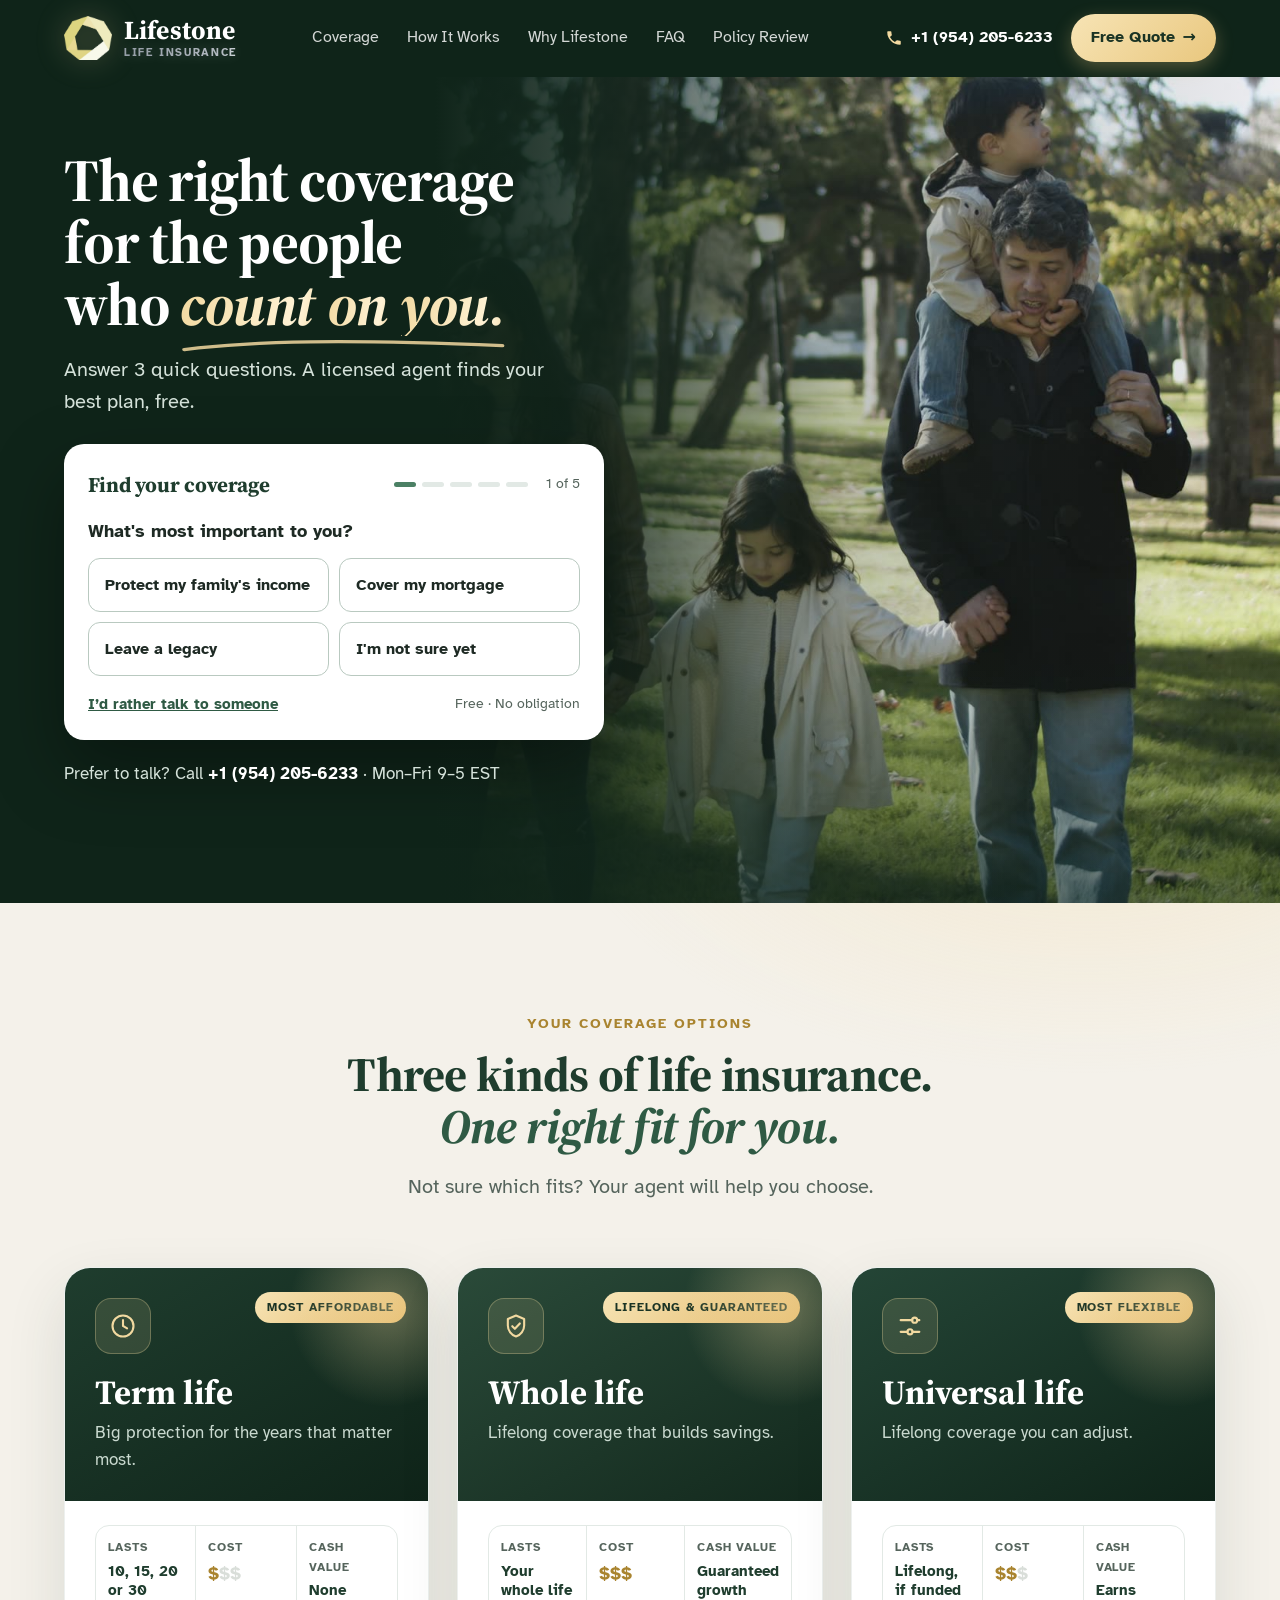
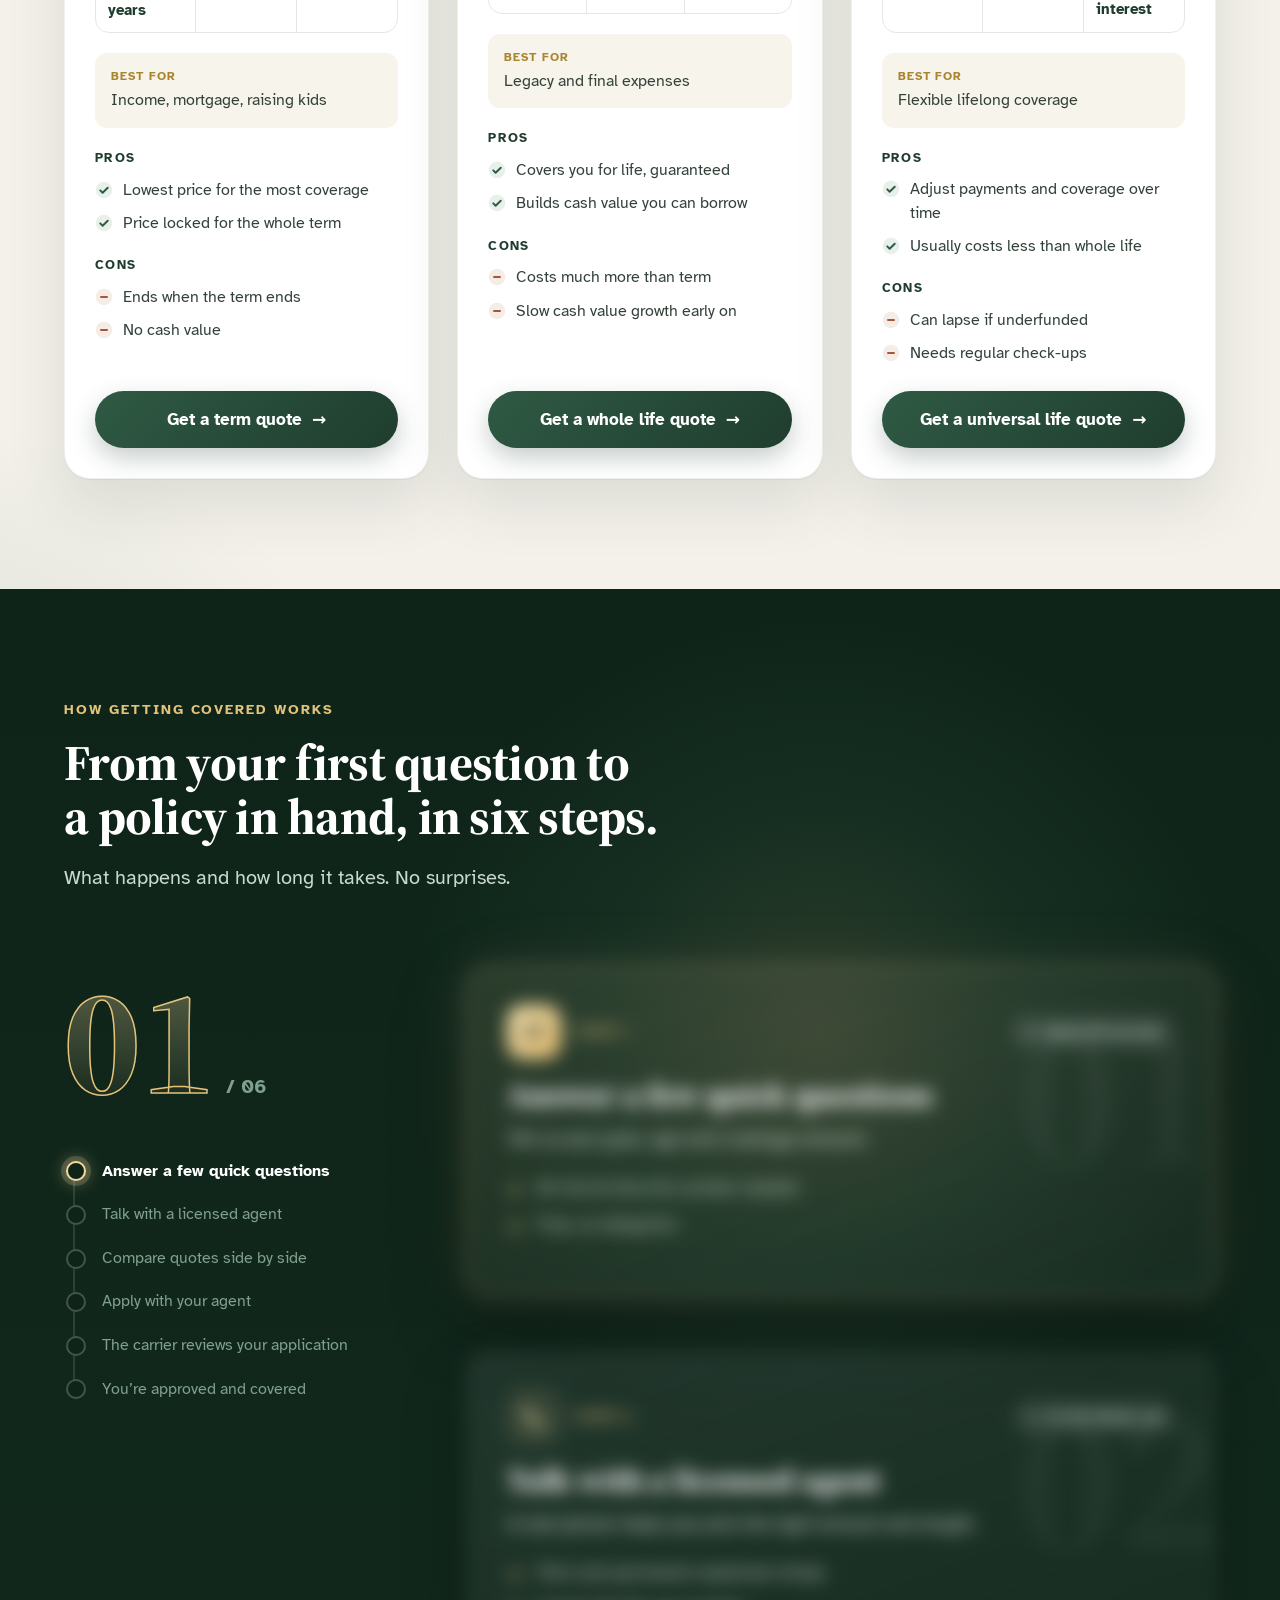
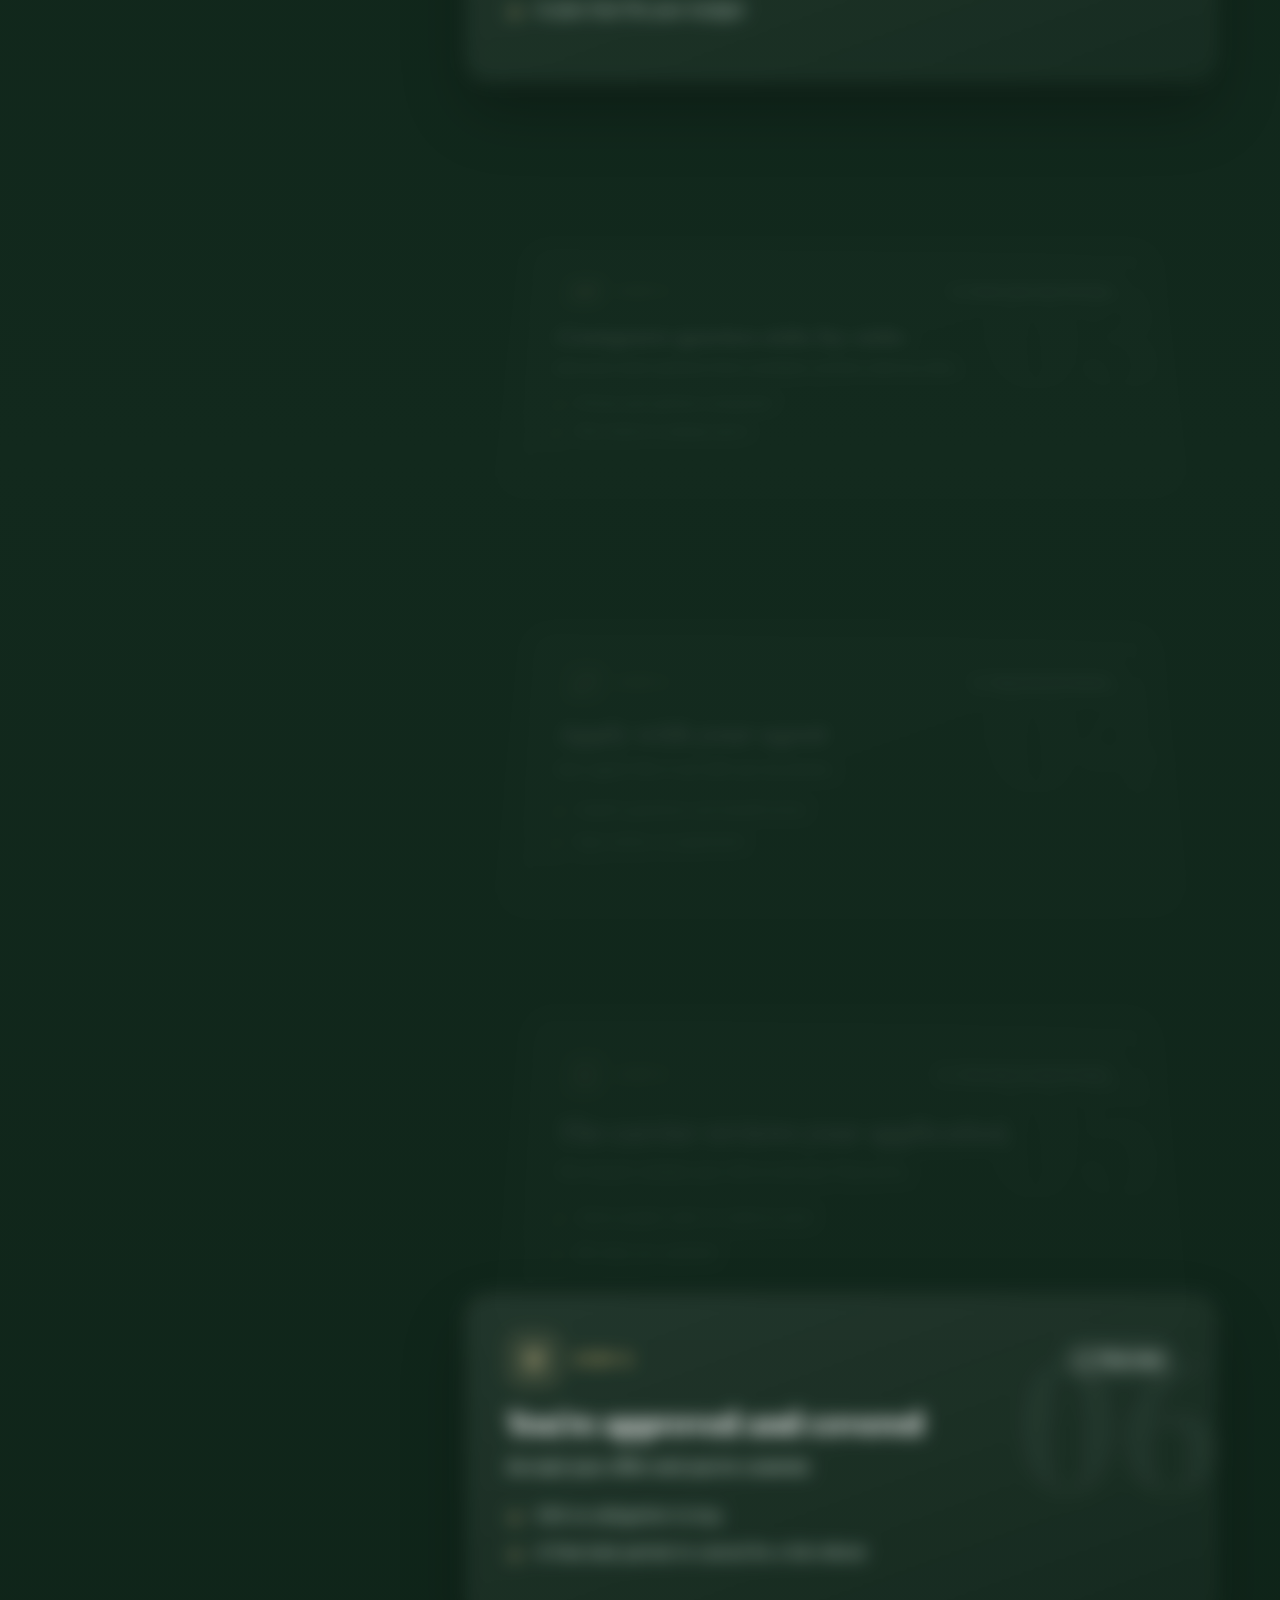
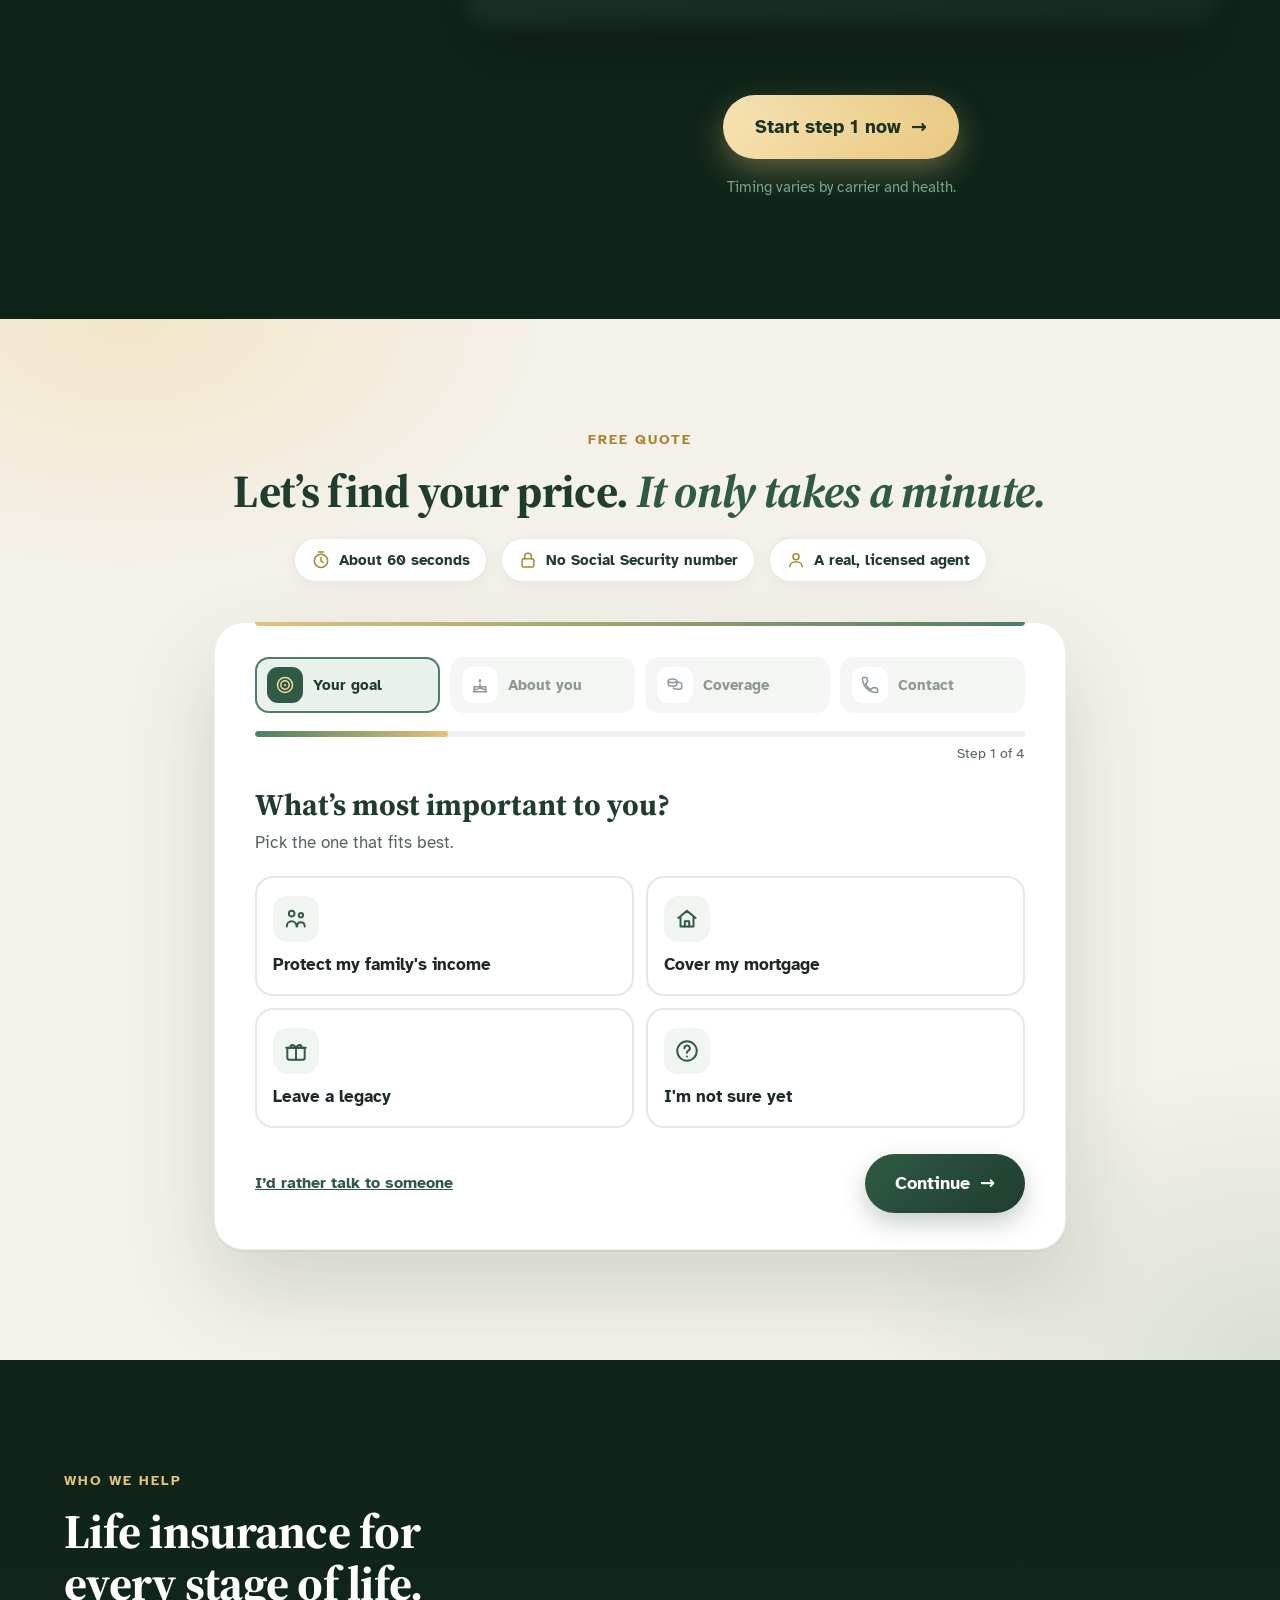
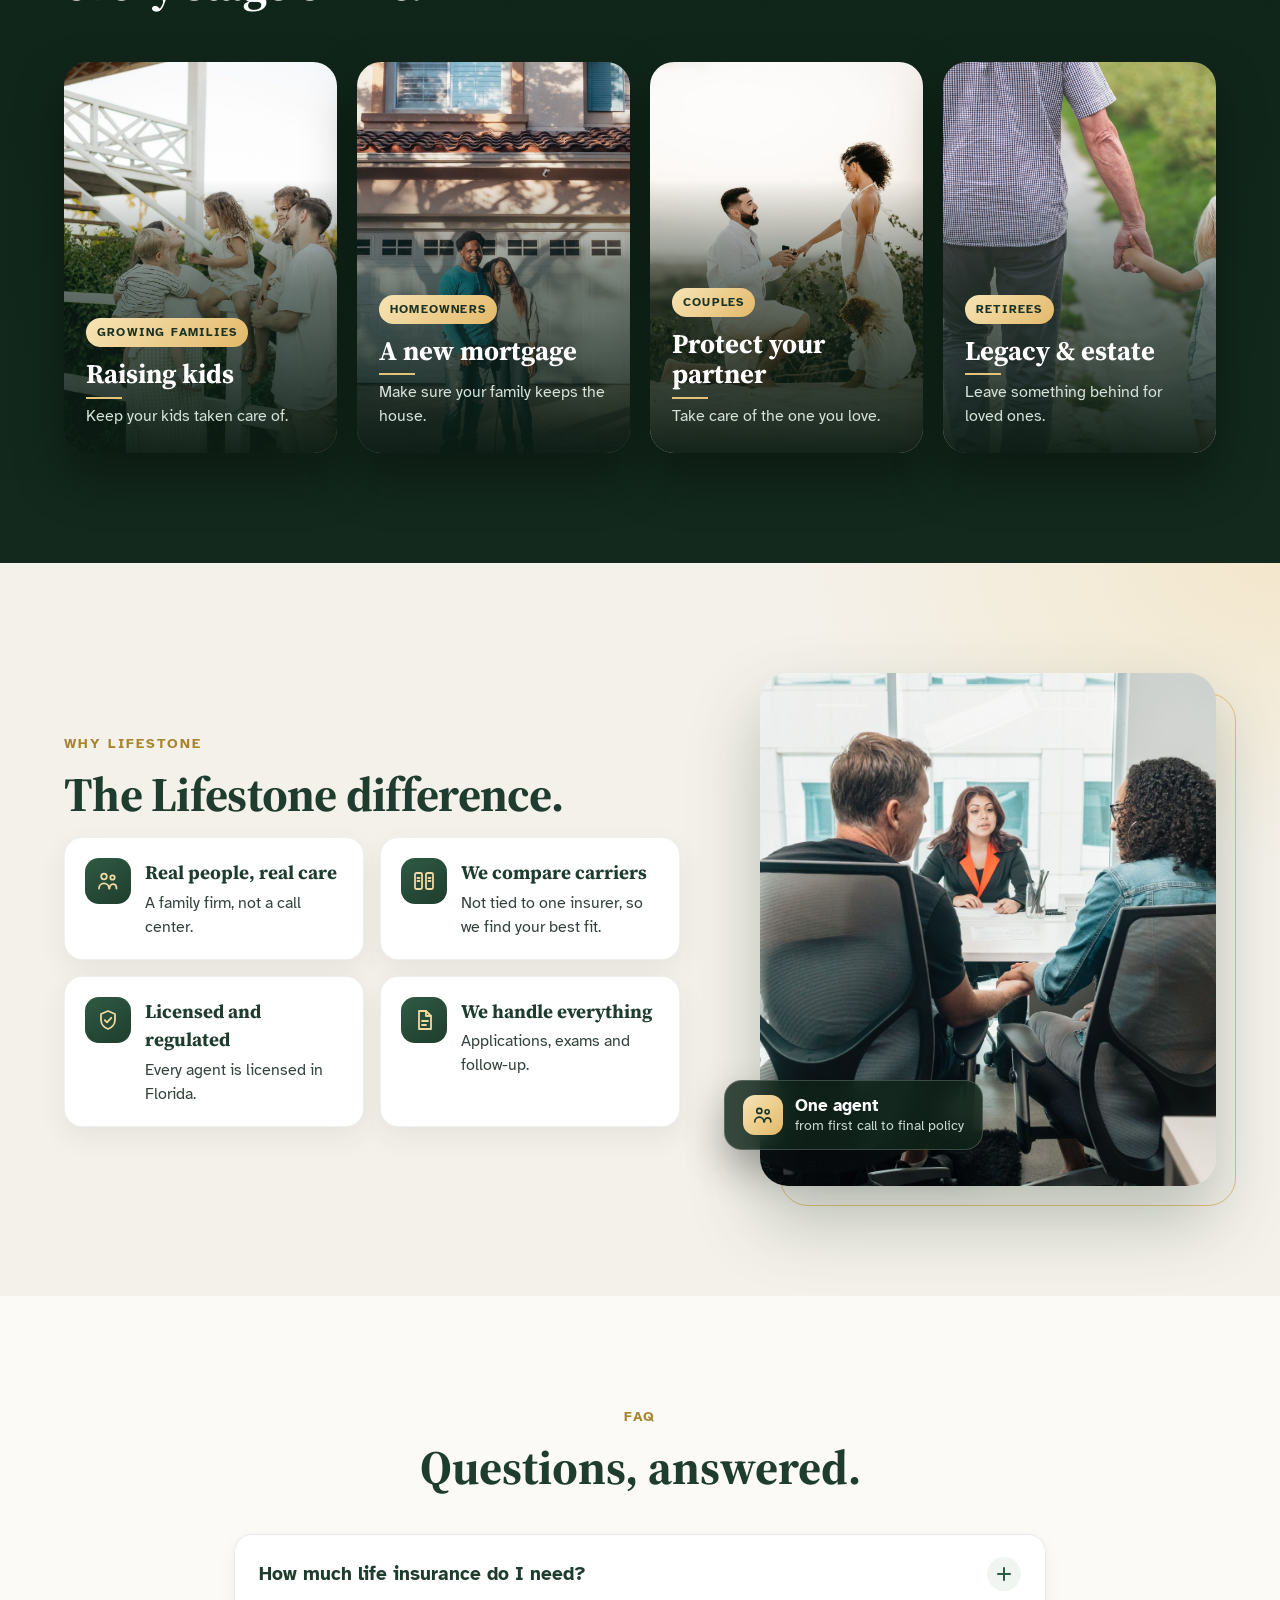
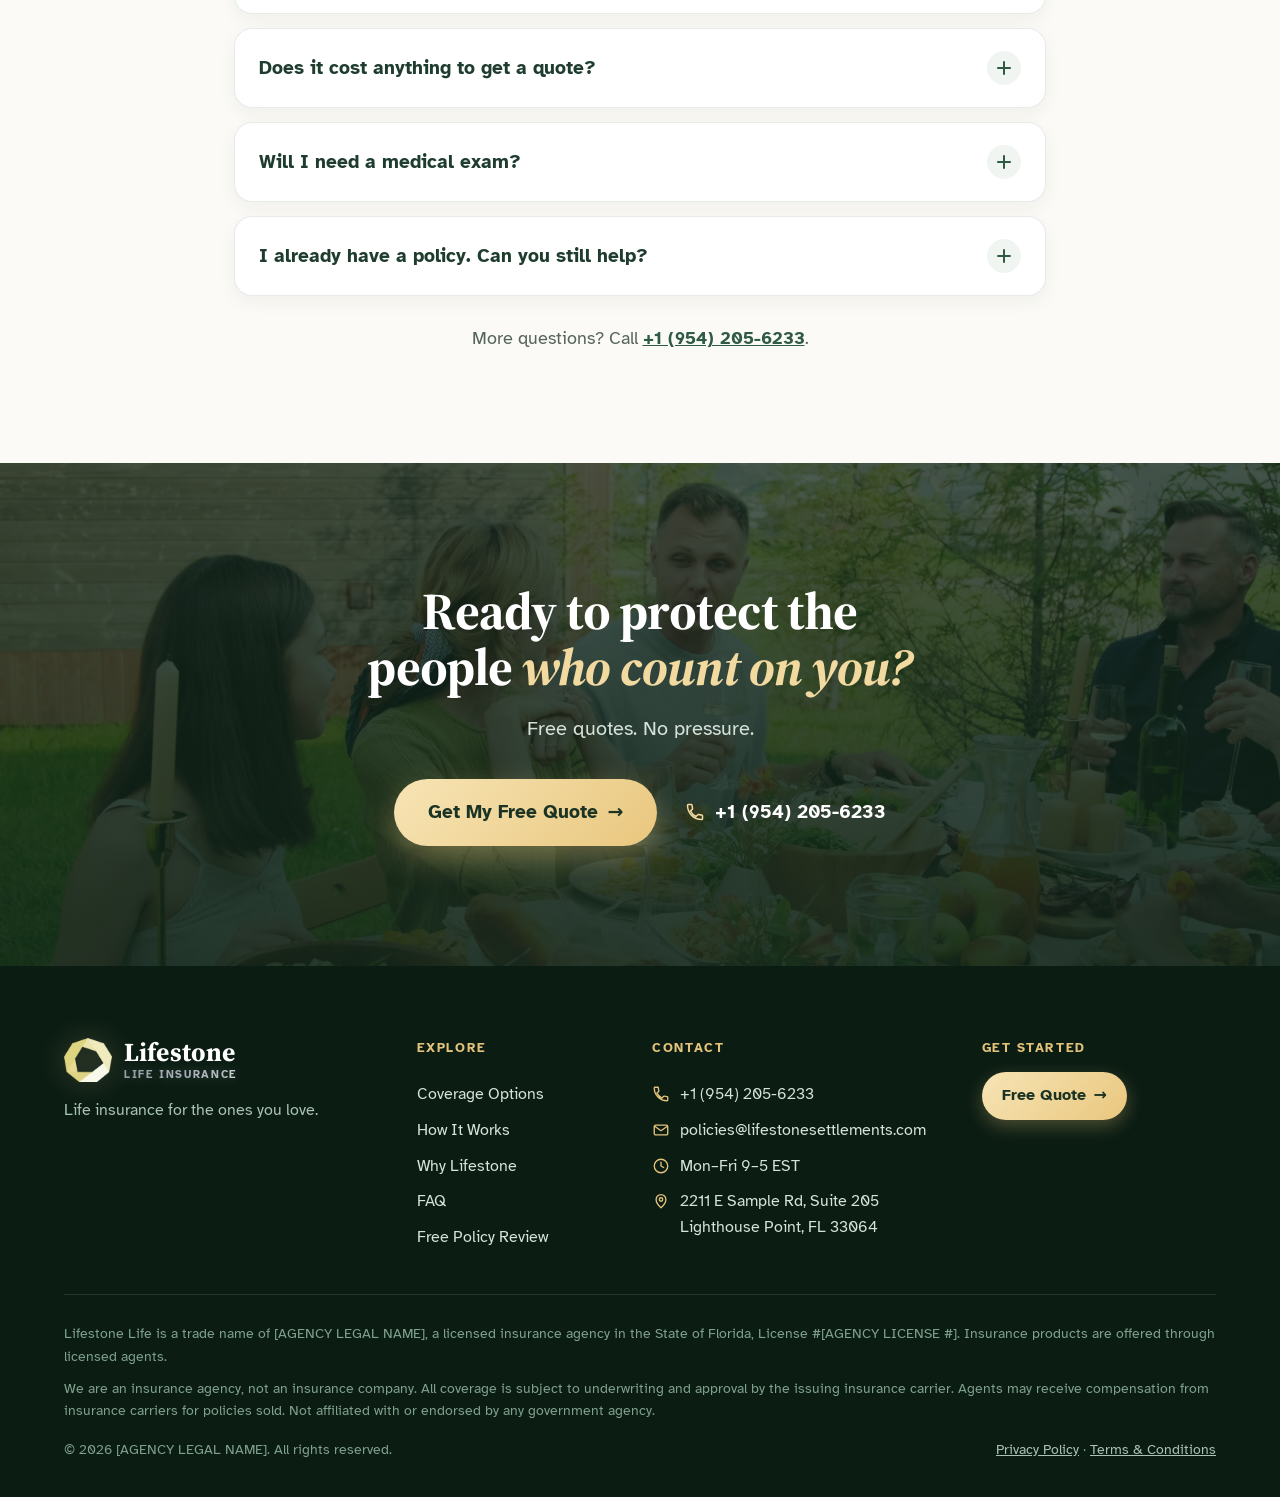
==== index.html @ 4f56f678 "Use new real photos for the Who we help cards and Why Lifestone section Co-Authored-By: Claude Opus " ====
<!doctype html>
<html lang="en">
<head>
<meta charset="utf-8">
<title>Lifestone Life – Life Insurance Quotes From a Licensed Agent</title>
<meta name="viewport" content="width=device-width, initial-scale=1">
<link rel="icon" href="favicon.ico" sizes="any">
<link rel="icon" href="favicon-32.png" type="image/png" sizes="32x32">
<link rel="apple-touch-icon" href="apple-touch-icon.png">
<link rel="manifest" href="site.webmanifest">
<meta name="theme-color" content="#0F2419">
<meta name="description" content="Compare term and permanent life insurance across carriers with a licensed agent. Free quote, no obligation. Lifestone Life, Lighthouse Point, Florida.">
<link rel="preconnect" href="https://fonts.googleapis.com">
<link rel="stylesheet" href="https://fonts.googleapis.com/css2?family=Source+Serif+4:opsz,wght@8..60,600;8..60,700&amp;family=Atkinson+Hyperlegible:wght@400;700&amp;display=swap">
<style>
:root{--ink:#1E2A24;--deep:#1F3D2E;--brand:#2F5A44;--accent:#4B8064;--muted:#55645C;--body2:#33433A;--line:#D5E1DA;--line2:#E2E9E5;--page:#ECEAE3;--soft:#F4F8F5;--tint:#EAF1ED;--ph:#DCE7E0;--gold:#F2D9A0;--onDark:#CFDDD5;--serif:'Source Serif 4',Georgia,serif}
*{box-sizing:border-box}
html{scroll-behavior:smooth}
body{margin:0;background:var(--page);color:var(--ink);font-family:'Atkinson Hyperlegible',system-ui,sans-serif;font-size:18px;line-height:1.6}
a{color:var(--brand)}a:hover{color:var(--deep)}
input,select,button{font:inherit}
h1,h2,h3{font-family:var(--serif);font-weight:700;color:var(--deep)}
.wrap{max-width:1200px;margin:0 auto;padding:88px 24px}
.center{text-align:center}
.h2{font-size:40px;margin:0 0 12px;line-height:1.15;text-wrap:balance}
.lede{margin:0 auto 48px;color:var(--muted);max-width:640px}
.grid{display:grid;gap:24px}
.card{background:#FFFFFF;border:1px solid var(--line);border-radius:16px;padding:28px;box-shadow:0 6px 20px rgba(31,61,46,.07)}
.card h3{font-size:22px;margin:12px 0 6px}
.card p{margin:0;color:var(--muted);font-size:17px}
.tag{display:inline-block;font-size:13px;font-weight:700;letter-spacing:.05em;text-transform:uppercase;color:var(--brand);background:var(--tint);border-radius:999px;padding:4px 12px}
.btn{background:var(--accent);color:#FFFFFF;text-decoration:none;font-weight:700;padding:16px 30px;border-radius:999px;font-size:19px;min-height:56px;display:inline-flex;align-items:center;justify-content:center;border:0;cursor:pointer}
.btn:hover{background:var(--brand);color:#FFFFFF}
.btn-sm{padding:12px 22px;font-size:16px;min-height:48px}
.link-back{background:none;border:0;color:var(--brand);font-weight:700;font-size:17px;padding:14px 4px;min-height:52px;cursor:pointer;text-decoration:underline;white-space:nowrap}
.photo{display:block;width:100%;height:auto;object-fit:cover;border-radius:16px;background:var(--ph)}
.check{display:flex;gap:12px;align-items:flex-start}
.check svg{flex:none;margin-top:2px}
.chip{text-align:left;padding:18px 20px;border-radius:14px;font-size:18px;min-height:60px;cursor:pointer;font-weight:700;border:1.5px solid #B9C9C0;background:#FFFFFF;color:var(--ink)}
.chip:hover{border-color:var(--accent)}
.chip[aria-pressed="true"]{border:2px solid var(--accent);background:var(--tint);color:var(--deep)}
.field{display:flex;flex-direction:column;gap:6px}
.field label{font-weight:700;font-size:16px}
.field input,.field select{padding:14px;border:1.5px solid #8A9A91;border-radius:10px;font-size:18px;min-height:52px;background:#FFFFFF;width:100%}
.qh{font-family:'Atkinson Hyperlegible',system-ui,sans-serif;font-weight:700;font-size:20px;margin:0 0 16px;color:var(--ink)}
.qc-error{display:none;color:#A63D2F;font-weight:700;font-size:16px;margin:16px 0 0}
.qc-nav{display:flex;justify-content:space-between;align-items:center;gap:16px;margin-top:28px}
.num{width:52px;height:52px;border-radius:26px;background:var(--accent);color:#FFFFFF;font-family:var(--serif);font-weight:700;font-size:24px;display:flex;align-items:center;justify-content:center}
.compare{width:100%;border-collapse:collapse;font-size:17px;background:#FFFFFF}
.compare th,.compare td{padding:16px 18px;text-align:left;border-bottom:1px solid var(--line2);vertical-align:top}
.compare thead th{background:var(--deep);color:#FFFFFF;font-family:var(--serif);font-size:19px}
.compare tbody tr:last-child th,.compare tbody tr:last-child td{border-bottom:0}
.compare tbody th{color:var(--deep);width:28%}
details{background:#FFFFFF;border-radius:12px;padding:20px 24px}
summary{font-weight:700;font-size:19px;color:var(--deep);cursor:pointer}
details p{margin:12px 0 0;color:var(--muted)}
.rv-on .rv{opacity:0;transform:translateY(28px);transition:opacity .7s ease,transform .7s cubic-bezier(.2,.7,.2,1);transition-delay:var(--rv-d,0s)}
.rv-on .rv.rv-zoom{transform:translateY(20px) scale(.96)}
.rv-on .rv.rv-in{opacity:1;transform:none}
/* ---------- Navbar ---------- */
html{scroll-padding-top:84px}
.nb{position:sticky;top:0;z-index:30;background:#0F2419;color:#FFFFFF;transition:background .3s,box-shadow .3s,border-color .3s;border-bottom:1px solid transparent}
.nb.scrolled{background:rgba(15,36,25,.86);backdrop-filter:blur(14px) saturate(140%);-webkit-backdrop-filter:blur(14px) saturate(140%);border-bottom-color:rgba(255,255,255,.08);box-shadow:0 10px 30px rgba(0,0,0,.25)}
.nb-in{max-width:1200px;margin:0 auto;padding:14px 24px;display:flex;align-items:center;gap:32px}
.nb-brand{display:flex;align-items:center;gap:12px;text-decoration:none;color:#FFFFFF;flex:none}
.nb-brand img{display:block;width:48px;height:44px;object-fit:contain;filter:drop-shadow(0 0 14px rgba(242,217,160,.25))}
.nb-brand b{display:block;font-family:var(--serif);font-weight:700;font-size:23px;line-height:1.1;letter-spacing:-.005em}
.nb-brand small{display:block;font-size:12.5px;color:#A9C2B4;letter-spacing:.02em}
.nb-brand:hover{color:#FFFFFF}
.nb-word{display:inline-flex;flex-direction:column;align-items:flex-start}
.nb-brand .nb-word b{font-size:26px;line-height:1;letter-spacing:.005em}
.nb-brand .nb-word small{display:block;margin-top:5px;font-family:'Atkinson Hyperlegible',system-ui,sans-serif;font-weight:700;font-size:10.5px;line-height:1;text-transform:uppercase;letter-spacing:.32em;white-space:nowrap;color:#D9DEE3;background:linear-gradient(100deg,#949DA6 0%,#B4BBC2 34%,#E9EDF0 42%,#FFFFFF 47%,#FFFFFF 53%,#E9EDF0 58%,#B4BBC2 66%,#949DA6 100%);background-size:260% 100%;filter:drop-shadow(0 0 6px rgba(255,255,255,.18));-webkit-background-clip:text;background-clip:text;-webkit-text-fill-color:transparent;animation:nbShine 4s ease-in-out infinite}
@keyframes nbShine{0%{background-position:0 0}55%,100%{background-position:100% 0}}
@media (prefers-reduced-motion:reduce){.nb-brand .nb-word small{animation:none;background-position:30% 0}}

.nb-links{display:flex;gap:28px;margin:0 auto}
.nb-links a{position:relative;color:rgba(255,255,255,.82);text-decoration:none;font-size:16px;padding:8px 0;transition:color .2s}
.nb-links a::after{content:"";position:absolute;left:0;right:0;bottom:2px;height:2px;border-radius:2px;background:#F2D9A0;transform:scaleX(0);transform-origin:left;transition:transform .25s ease}
.nb-links a:hover,.nb-links a:focus-visible{color:#FFFFFF}
.nb-links a:hover::after,.nb-links a:focus-visible::after{transform:scaleX(1)}
.nb-right{display:flex;align-items:center;gap:18px;flex:none}
.nb-tel{display:inline-flex;align-items:center;gap:8px;color:#FFFFFF;text-decoration:none;font-weight:700;font-size:16px}
.nb-tel svg{color:#F2D9A0}
.nb-tel:hover{color:#F2D9A0}
.nb-cta{display:inline-flex;align-items:center;gap:8px;background:linear-gradient(135deg,#F7E4B5,#E9C77E);color:#1A3324;text-decoration:none;font-weight:700;font-size:16px;padding:11px 20px;border-radius:999px;min-height:46px;box-shadow:0 6px 18px rgba(233,199,126,.3);transition:transform .2s,box-shadow .2s}
.nb-cta:hover{color:#1A3324;transform:translateY(-1px);box-shadow:0 10px 24px rgba(233,199,126,.45)}
.nb a:focus-visible,.nb-menu:focus-visible{outline:2px solid #F2D9A0;outline-offset:3px}
.nb-menu{display:none;width:46px;height:46px;border-radius:12px;border:1px solid rgba(255,255,255,.2);background:rgba(255,255,255,.06);cursor:pointer;flex-direction:column;align-items:center;justify-content:center;gap:5px;padding:0}
.nb-menu i{display:block;width:20px;height:2px;border-radius:2px;background:#FFFFFF;transition:transform .25s,opacity .25s}
.nb-menu[aria-expanded="true"] i:nth-child(1){transform:translateY(7px) rotate(45deg)}
.nb-menu[aria-expanded="true"] i:nth-child(2){opacity:0}
.nb-menu[aria-expanded="true"] i:nth-child(3){transform:translateY(-7px) rotate(-45deg)}
.nb-panel{border-top:1px solid rgba(255,255,255,.1);padding:8px 20px 20px;display:flex;flex-direction:column}
.nb-panel[hidden]{display:none}
.nb-panel a{color:#FFFFFF;text-decoration:none;font-size:19px;padding:14px 0;border-bottom:1px solid rgba(255,255,255,.08)}
.nb-panel .nb-panel-tel{display:flex;gap:12px;align-items:center;border-bottom:0;margin-top:8px;font-weight:700}
.nb-panel-tel svg{color:#F2D9A0}
.nb-panel-tel small{display:block;font-weight:400;font-size:14px;color:#A9C2B4}
@media (max-width:1080px){ .nb-tel span{display:none} .nb-links{gap:22px} }
@media (max-width:900px){
 .nb-links,.nb-tel{display:none}
 .nb-menu{display:flex}
 .nb-in{gap:12px;justify-content:space-between;padding:12px 16px}
 .nb-right{gap:10px}
 .nb-brand{min-width:0}
}
@media (max-width:420px){
 .nb-brand .nb-word b{font-size:23px}
 .nb-brand .nb-word small{font-size:9.5px}
 .nb-brand img{width:40px;height:37px}
 .nb-cta{padding:9px 14px;font-size:15px;min-height:42px}
 .nb-cta span{display:none}
 .nb-menu{width:42px;height:42px}
 .nb-brand{gap:9px}
}
/* ---------- Life stages ---------- */
.lf{background:linear-gradient(180deg,#0F2419,#13291D);color:#FFFFFF}
.lf-wrap{max-width:1200px;margin:0 auto;padding:110px 24px}
.lf-intro{max-width:720px;margin:0 0 52px}
.lf-eyebrow,.wy-eyebrow,.fq-eyebrow{margin:0 0 14px;font-size:14px;font-weight:700;letter-spacing:.14em;text-transform:uppercase;color:#E3C27A}
.lf-intro h2{font-size:48px;line-height:1.08;letter-spacing:-.015em;margin:0 0 16px;color:#FFFFFF;text-wrap:balance}
.lf-intro p:last-child{margin:0;font-size:20px;color:#C9D9CF}
.lf-grid{grid-template-columns:repeat(4,1fr);gap:20px}
.lf-card{position:relative;display:block;aspect-ratio:3/4.3;border-radius:24px;overflow:hidden;color:#FFFFFF;text-decoration:none;box-shadow:0 24px 50px rgba(0,0,0,.35);isolation:isolate}
.lf-card img{position:absolute;inset:0;width:100%;height:100%;object-fit:cover;transition:transform 1s cubic-bezier(.2,.7,.2,1);z-index:-2}
.lf-shade{position:absolute;inset:0;z-index:-1;background:linear-gradient(180deg,rgba(15,36,25,0) 30%,rgba(15,36,25,.55) 58%,rgba(11,28,19,.95) 100%);transition:opacity .5s}
.lf-body{position:absolute;left:0;right:0;bottom:0;padding:22px 22px 24px;display:flex;flex-direction:column;gap:6px;transform:translateY(34px);transition:transform .5s cubic-bezier(.2,.7,.2,1)}
.lf-tag{align-self:flex-start;font-size:12px;font-weight:700;letter-spacing:.1em;text-transform:uppercase;color:#1A3324;background:linear-gradient(135deg,#F7E4B5,#E3B96A);padding:5px 11px;border-radius:999px;margin-bottom:6px}
.lf-title{font-family:var(--serif);font-weight:700;font-size:27px;line-height:1.1;position:relative;padding-bottom:10px}
.lf-title::after{content:"";position:absolute;left:0;bottom:0;height:2px;width:36px;background:#E3C27A;transition:width .5s cubic-bezier(.2,.7,.2,1)}
.lf-text{font-size:16px;line-height:1.45;color:#D5E2DA}
.lf-go{font-weight:700;font-size:16px;color:#F2D9A0;opacity:0;transition:opacity .4s;margin-top:4px}
.lf-card:hover,.lf-card:focus-visible{color:#FFFFFF}
.lf-card:hover img,.lf-card:focus-visible img{transform:scale(1.08)}
.lf-card:hover .lf-body,.lf-card:focus-visible .lf-body{transform:none}
.lf-card:hover .lf-title::after,.lf-card:focus-visible .lf-title::after{width:100%}
.lf-card:hover .lf-go,.lf-card:focus-visible .lf-go{opacity:1}
.lf-card:focus-visible{outline:3px solid #F2D9A0;outline-offset:4px}
@media (hover:none){.lf-body{transform:none}.lf-go{opacity:1}}
/* ---------- Why ---------- */
.wy{position:relative;background:#F4F1EA;overflow:hidden;overflow:clip}
.wy::before{content:"";position:absolute;inset:0;pointer-events:none;background:radial-gradient(800px 500px at 100% 0%,rgba(242,217,160,.4),transparent 60%)}
.wy-wrap{position:relative;max-width:1200px;margin:0 auto;padding:110px 24px;display:grid;grid-template-columns:1.15fr .85fr;gap:80px;align-items:center}
.wy-eyebrow{color:#A9842F}
.wy-copy h2{font-size:48px;line-height:1.08;letter-spacing:-.015em;margin:0 0 16px;color:var(--deep)}
.wy-lede{margin:0 0 34px;font-size:20px;color:var(--muted);max-width:540px}
.wy-list{list-style:none;margin:0;padding:0;display:grid;grid-template-columns:1fr 1fr;gap:16px}
.wy-list li{display:flex;gap:14px;align-items:flex-start;background:#FFFFFF;border:1px solid rgba(31,61,46,.08);border-radius:18px;padding:20px;box-shadow:0 10px 28px rgba(31,61,46,.07);transition:transform .35s cubic-bezier(.2,.7,.2,1),box-shadow .35s}
.wy-list li:hover{transform:translateY(-4px);box-shadow:0 18px 36px rgba(31,61,46,.12)}
.wy-ic{flex:none;width:46px;height:46px;border-radius:14px;display:grid;place-items:center;color:#F2D9A0;background:linear-gradient(150deg,#2F5A44,#1F3D2E)}
.wy-list b{display:block;font-family:var(--serif);font-size:19px;color:var(--deep);margin-bottom:4px}
.wy-list li span:last-child{font-size:16px;line-height:1.5;color:var(--body2)}
.wy-art{position:relative}
.wy-art img{position:relative;display:block;width:100%;height:auto;aspect-ratio:8/9;object-fit:cover;border-radius:28px;box-shadow:0 34px 70px rgba(31,61,46,.28)}
.wy-frame{position:absolute;inset:0;transform:translate(20px,20px);border:1.5px solid #E3C27A;border-radius:28px}
.wy-badge{position:absolute;left:-36px;bottom:36px;display:flex;align-items:center;gap:12px;padding:14px 18px;border-radius:18px;color:#FFFFFF;background:rgba(15,36,25,.82);backdrop-filter:blur(12px);-webkit-backdrop-filter:blur(12px);border:1px solid rgba(255,255,255,.18);box-shadow:0 18px 40px rgba(0,0,0,.3);line-height:1.3;font-size:14px;color:#C9D9CF;animation:wyBob 7s ease-in-out infinite}
.wy-badge b{display:block;color:#FFFFFF;font-size:17px}
.wy-badge-ic{width:40px;height:40px;border-radius:12px;display:grid;place-items:center;color:#1A3324;background:linear-gradient(135deg,#F7E4B5,#E3B96A)}
@keyframes wyBob{50%{transform:translateY(-8px)}}
/* ---------- FAQ ---------- */
.fq{background:#FBFAF6}
.fq-wrap{max-width:860px;margin:0 auto;padding:110px 24px}
.fq-intro{text-align:center;margin-bottom:40px}
.fq-eyebrow{color:#A9842F}
.fq-intro h2{font-size:48px;line-height:1.08;margin:0;color:var(--deep)}
.fq-list{display:grid;gap:14px}
.fq-item{background:#FFFFFF;border:1px solid rgba(31,61,46,.1);border-radius:18px;padding:0;box-shadow:0 6px 18px rgba(31,61,46,.05);transition:border-color .3s,box-shadow .3s}
.fq-item[open]{border-color:rgba(227,194,122,.8);box-shadow:0 14px 34px rgba(31,61,46,.1)}
.fq-item summary{list-style:none;display:flex;align-items:center;justify-content:space-between;gap:20px;padding:22px 24px;font-size:19px;font-weight:700;color:var(--deep);cursor:pointer}
.fq-item summary::-webkit-details-marker{display:none}
.fq-item summary:focus-visible{outline:3px solid #E3C27A;outline-offset:-3px;border-radius:18px}
.fq-item i{position:relative;flex:none;width:34px;height:34px;border-radius:50%;background:#F1F5F2;transition:background .3s,transform .4s cubic-bezier(.3,1.4,.5,1)}
.fq-item i::before,.fq-item i::after{content:"";position:absolute;left:50%;top:50%;width:14px;height:2px;margin:-1px 0 0 -7px;border-radius:2px;background:#2F5A44}
.fq-item i::after{transform:rotate(90deg)}
.fq-item[open] i{transform:rotate(135deg);background:linear-gradient(135deg,#F7E4B5,#E3B96A)}
.fq-a{padding:0 24px 22px}
.fq-a p{margin:0;color:var(--body2);font-size:17px;line-height:1.6}
.fq-item[open] .fq-a{animation:fqOpen .4s ease}
@keyframes fqOpen{from{opacity:0;transform:translateY(-6px)}to{opacity:1;transform:none}}
.fq-more{text-align:center;margin:28px 0 0;color:var(--muted)}
.fq-more a{font-weight:700}
/* ---------- Final CTA ---------- */
.fc{position:relative;overflow:hidden;isolation:isolate;color:#FFFFFF;text-align:center}
.fc-bg{position:absolute;inset:0;width:100%;height:100%;object-fit:cover;object-position:50% 40%;z-index:-2}
.fc-shade{position:absolute;inset:0;z-index:-1;background:linear-gradient(180deg,rgba(15,36,25,.74),rgba(15,36,25,.88)),radial-gradient(600px 300px at 50% 100%,rgba(242,217,160,.25),transparent 70%)}
.fc-wrap{max-width:860px;margin:0 auto;padding:120px 24px}
.fc h2{font-size:52px;line-height:1.08;letter-spacing:-.015em;margin:0 0 18px;color:#FFFFFF;text-wrap:balance}
.fc h2 em{color:#F2D9A0}
.fc p{margin:0 0 34px;font-size:20px;color:#D5E2DA}
.fc-ctas{display:flex;flex-wrap:wrap;justify-content:center;align-items:center;gap:16px 28px}
.fc-btn{display:inline-flex;align-items:center;gap:10px;background:linear-gradient(135deg,#F7E4B5,#E9C77E);color:#1A3324;text-decoration:none;font-weight:700;font-size:19px;padding:18px 34px;border-radius:999px;min-height:60px;box-shadow:0 12px 32px rgba(233,199,126,.4);transition:transform .2s}
.fc-btn:hover{color:#1A3324;transform:translateY(-2px)}
.fc-call{display:inline-flex;align-items:center;gap:10px;color:#FFFFFF;font-weight:700;font-size:19px;text-decoration:none}
.fc-call svg{color:#F2D9A0}
.fc-call:hover{color:#F2D9A0}
/* ---------- Footer ---------- */
.ft{background:#0B1C13;color:#C9D9CF}
.ft-wrap{max-width:1200px;margin:0 auto;padding:72px 24px 36px}
.ft-top{display:grid;grid-template-columns:1.3fr .8fr 1.2fr 1fr;gap:48px;padding-bottom:44px;border-bottom:1px solid rgba(255,255,255,.1)}
.ft-brand p{margin:16px 0 0;font-size:16px;color:#A9C2B4;max-width:300px}
.ft-h{margin:0 0 14px;font-size:13px;font-weight:700;letter-spacing:.12em;text-transform:uppercase;color:#E3C27A}
.ft-col{display:flex;flex-direction:column;gap:10px;font-size:16px}
.ft-col a,.ft-col span{color:#D5E2DA;text-decoration:none}
.ft-col a:hover{color:#F2D9A0}
.ft-ic{display:flex;gap:10px;align-items:flex-start}
.ft-ic svg{flex:none;color:#E3C27A;margin-top:3px}
.ft-cta p:not(.ft-h){margin:0 0 16px;font-size:16px;color:#A9C2B4}
.ft-legal{padding-top:28px;font-size:13.5px;line-height:1.65;color:#7FA08D}
.ft-legal p{margin:0 0 10px}
.ft-bottom{display:flex;flex-wrap:wrap;justify-content:space-between;gap:8px 24px;margin-top:16px}
.ft-legal a{color:#A9C2B4}
.ft a:focus-visible{outline:2px solid #F2D9A0;outline-offset:3px}
/* sticky phone bar */
.sticky-cta .sc-call,.sticky-cta .sc-quote{display:flex;align-items:center;justify-content:center;gap:8px;min-height:50px;border-radius:999px;font-weight:700;font-size:16px;text-decoration:none}
.sticky-cta .sc-call{color:#FFFFFF;border:1px solid rgba(255,255,255,.25)}
.sticky-cta .sc-call svg{color:#F2D9A0}
.sticky-cta .sc-quote{color:#1A3324;background:linear-gradient(135deg,#F7E4B5,#E9C77E)}
@media (max-width:1020px){
 .lf-grid{grid-template-columns:repeat(2,1fr)}
 .wy-wrap{grid-template-columns:1fr;gap:56px}
 .wy-art{max-width:520px;margin:0 auto 0 0}
 .ft-top{grid-template-columns:1fr 1fr}
}
@media (max-width:640px){
 .lf-wrap,.wy-wrap,.fq-wrap{padding:72px 16px}
 .lf-intro h2,.wy-copy h2,.fq-intro h2{font-size:34px}
 .lf-intro p:last-child,.wy-lede{font-size:18px}
 .lf-grid{grid-template-columns:1fr 1fr;gap:12px}
 .lf-card{border-radius:18px;aspect-ratio:3/4.6}
 .lf-body{padding:14px}
 .lf-title{font-size:20px}
 .lf-text{display:none}
 .lf-tag{font-size:10px;padding:4px 8px}
 .wy-list{grid-template-columns:1fr}
 .wy-badge{left:12px;bottom:16px}
 .wy-frame{transform:translate(12px,12px)}
 .fq-item summary{font-size:17px;padding:18px}
 .fq-a{padding:0 18px 18px}
 .fc-wrap{padding:84px 20px}
 .fc h2{font-size:36px}
 .fc-btn{width:100%;justify-content:center}
 .ft-top{grid-template-columns:1fr;gap:32px}
}
@media (prefers-reduced-motion:reduce){
 .lf-card img,.lf-body,.wy-badge,.fq-item i,.fq-item[open] .fq-a{transition:none;animation:none}
}
/* ---------- Quote form ---------- */
.qf{position:relative;background:#F4F1EA;overflow:hidden;overflow:clip}
.qf::before{content:"";position:absolute;inset:0;pointer-events:none;background:radial-gradient(700px 420px at 10% 0%,rgba(242,217,160,.45),transparent 60%),radial-gradient(700px 500px at 100% 100%,rgba(75,128,100,.16),transparent 60%)}
.qf-wrap{position:relative;max-width:900px;margin:0 auto;padding:110px 24px}
.qf-intro{text-align:center;margin-bottom:40px}
.qf-eyebrow{margin:0 0 14px;font-size:14px;font-weight:700;letter-spacing:.14em;text-transform:uppercase;color:#A9842F}
.qf-intro h2{font-size:46px;line-height:1.08;letter-spacing:-.015em;margin:0 0 22px;color:var(--deep);text-wrap:balance}
.qf-intro h2 em{color:#2F5A44}
.qf-perks{list-style:none;margin:0;padding:0;display:flex;flex-wrap:wrap;justify-content:center;gap:10px 14px}
.qf-perks li{display:inline-flex;align-items:center;gap:8px;padding:9px 16px;border-radius:999px;background:#FFFFFF;border:1px solid rgba(31,61,46,.1);font-weight:700;font-size:15px;color:var(--deep);box-shadow:0 4px 14px rgba(31,61,46,.06)}
.qf-perks svg{color:#A9842F}
.qf-card{position:relative;background:#FFFFFF;border-radius:30px;padding:34px 40px 36px;box-shadow:0 40px 90px rgba(31,61,46,.16),0 2px 0 rgba(31,61,46,.04);border:1px solid rgba(31,61,46,.08)}
.qf-card::before{content:"";position:absolute;left:40px;right:40px;top:-1px;height:4px;border-radius:0 0 4px 4px;background:linear-gradient(90deg,#E3C27A,#4B8064)}
.qf-pills{list-style:none;margin:0 0 18px;padding:0;display:grid;grid-template-columns:repeat(4,1fr);gap:10px}
.qf-pill{display:flex;align-items:center;gap:10px;padding:10px 12px;border-radius:14px;background:#F4F6F4;color:#8A9A91;font-weight:700;font-size:15px;transition:all .35s}
.qf-pi{width:36px;height:36px;border-radius:11px;display:grid;place-items:center;background:#FFFFFF;flex:none;transition:all .35s}
.qf-pill.on{background:#EAF1ED;color:var(--deep);box-shadow:inset 0 0 0 2px #4B8064}
.qf-pill.on .qf-pi{background:#2F5A44;color:#F2D9A0;animation:qfBounce .6s cubic-bezier(.3,1.6,.5,1)}
.qf-pill.done{color:var(--deep)}
.qf-pill.done .qf-pi{background:linear-gradient(135deg,#F7E4B5,#E3B96A);color:#1A3324}
@keyframes qfBounce{0%{transform:scale(.6)}100%{transform:scale(1)}}
.qf-progress{height:6px;border-radius:3px;background:#EEF1EE;overflow:hidden;margin-bottom:6px}
.qf-progress div{height:100%;border-radius:3px;background:linear-gradient(90deg,#4B8064,#E3C27A);transition:width .5s cubic-bezier(.2,.75,.2,1)}
.qf-stepline{margin:0 0 22px;font-size:14px;color:var(--muted);text-align:right}
.qc-step:not([hidden]){animation:qfIn .45s cubic-bezier(.2,.75,.2,1)}
@keyframes qfIn{from{opacity:0;transform:translateX(28px)}to{opacity:1;transform:none}}
.qf-q{font-family:var(--serif);font-weight:700;font-size:30px;line-height:1.2;margin:0 0 6px;color:var(--deep);outline:none}
.qf-q2{font-size:24px;margin-top:30px}
.qf-hint{margin:0 0 20px;color:var(--muted);font-size:17px}
.qf-tiles{display:grid;grid-template-columns:repeat(3,1fr);gap:12px}
.qf-tiles-sm{grid-template-columns:repeat(4,1fr)}
.qf-tiles-4{grid-template-columns:repeat(4,1fr)}
.qf .chip.qf-tile{position:relative;display:flex;flex-direction:column;align-items:flex-start;gap:12px;min-height:0;padding:18px 16px;border-radius:18px;border:2px solid #E3E9E5;background:#FFFFFF;color:var(--ink);font-weight:700;font-size:17px;line-height:1.3;text-align:left;cursor:pointer;transition:transform .2s cubic-bezier(.3,1.4,.5,1),border-color .2s,box-shadow .2s,background .2s}
.qf .chip.qf-tile-t{align-items:center;justify-content:center;text-align:center;padding:18px 10px;font-size:18px}
.qf-ti{width:46px;height:46px;border-radius:14px;display:grid;place-items:center;background:#F1F5F2;color:#2F5A44;transition:all .25s}
.qf .chip.qf-tile:hover{border-color:#B9D0C2;transform:translateY(-3px);box-shadow:0 12px 24px rgba(31,61,46,.1)}
.qf .chip.qf-tile:hover .qf-ti{background:#E3EDE7;transform:rotate(-6deg)}
.qf .chip.qf-tile:active{transform:scale(.97)}
.qf .chip.qf-tile[aria-pressed="true"]{border-color:#2F5A44;background:#F3F8F5;color:var(--deep);box-shadow:0 10px 24px rgba(47,90,68,.18);animation:qfPop .35s cubic-bezier(.3,1.6,.5,1)}
.qf .chip.qf-tile[aria-pressed="true"] .qf-ti{background:#2F5A44;color:#F2D9A0}
.qf .chip.qf-tile::after{content:"";position:absolute;top:10px;right:10px;width:24px;height:24px;border-radius:50%;background:#2F5A44 url("data:image/svg+xml,%3Csvg xmlns='http://www.w3.org/2000/svg' viewBox='0 0 24 24'%3E%3Cpath d='M6.5 12.5l3.5 3.5 7.5-8' fill='none' stroke='%23F2D9A0' stroke-width='3' stroke-linecap='round' stroke-linejoin='round'/%3E%3C/svg%3E") center/16px no-repeat;transform:scale(0);transition:transform .3s cubic-bezier(.3,1.8,.5,1)}
.qf .chip.qf-tile[aria-pressed="true"]::after{transform:scale(1)}
.qf .chip.qf-tile:focus-visible{outline:3px solid #E3C27A;outline-offset:2px}
@keyframes qfPop{50%{transform:scale(1.04)}}
.qf-nav{margin-top:26px}
.qf-back{background:none;border:0;color:var(--brand);font-weight:700;font-size:17px;padding:12px 4px;cursor:pointer;text-decoration:underline}
.qf-next{display:inline-flex;align-items:center;gap:10px;border:0;cursor:pointer;font:inherit;font-weight:700;font-size:18px;padding:15px 30px;min-height:56px;border-radius:999px;color:#FFFFFF;background:linear-gradient(135deg,#2F5A44,#1F3D2E);box-shadow:0 10px 24px rgba(31,61,46,.25);transition:all .25s}
.qf-next span{transition:transform .25s}
.qf-next:hover{transform:translateY(-2px)}
.qf-next:hover span{transform:translateX(4px)}
.qf-submit{background:linear-gradient(135deg,#F7E4B5,#E9C77E);color:#1A3324;box-shadow:0 12px 28px rgba(233,199,126,.45)}
.qf-next:focus-visible,.qf-back:focus-visible{outline:3px solid #E3C27A;outline-offset:3px}
.qf-fields{display:grid;grid-template-columns:1fr 1fr;gap:18px}
.qf-field label{display:block;font-weight:700;font-size:16px;margin-bottom:6px;color:var(--deep)}
.qf-opt{font-weight:400;color:var(--muted)}
.qf-input{position:relative}
.qf-fi{position:absolute;left:16px;top:50%;transform:translateY(-50%);color:#8A9A91;pointer-events:none;transition:color .2s;display:grid}
.qf-input input{width:100%;font:inherit;font-size:18px;padding:15px 16px 15px 48px;min-height:56px;border-radius:14px;border:2px solid #E3E9E5;background:#FBFCFB;transition:border-color .2s,box-shadow .2s,background .2s}
.qf-input input::placeholder{color:#A9B5AE}
.qf-input input:focus{outline:none;border-color:#4B8064;background:#FFFFFF;box-shadow:0 0 0 5px rgba(75,128,100,.14)}
.qf-input:focus-within .qf-fi{color:#2F5A44}
.qf-times{border:0;margin:22px 0 0;padding:0;display:grid;grid-template-columns:repeat(3,1fr);gap:12px}
.qf-times legend{font-weight:700;font-size:16px;color:var(--deep);margin-bottom:8px;padding:0}
.qf-times label{position:relative;cursor:pointer}
.qf-times input{position:absolute;opacity:0;width:1px;height:1px}
.qf-times span{display:flex;align-items:center;justify-content:center;gap:10px;padding:14px 12px;min-height:56px;border-radius:14px;border:2px solid #E3E9E5;font-weight:700;font-size:17px;color:var(--ink);transition:all .2s}
.qf-times svg{color:#A9842F}
.qf-times label:hover span{border-color:#B9D0C2}
.qf-times input:checked + span{border-color:#2F5A44;background:#F3F8F5;color:var(--deep);box-shadow:0 8px 18px rgba(47,90,68,.14)}
.qf-times input:focus-visible + span{outline:3px solid #E3C27A;outline-offset:2px}
.qf-consent{display:flex;gap:12px;align-items:flex-start;background:#F7F4EC;border-radius:14px;padding:16px;margin-top:22px}
.qf-consent input{width:22px;height:22px;margin:2px 0 0;flex:none;accent-color:#2F5A44}
.qf-consent label{font-size:14px;line-height:1.5;color:var(--body2)}
.qf-done{position:relative;text-align:center;padding:30px 10px 14px}
.qf-done h3{font-family:var(--serif);font-size:34px;margin:18px 0 10px;color:var(--deep);outline:none}
.qf-done p{margin:0 auto;max-width:480px;color:var(--body2)}
.qf-check{width:84px;height:84px;margin:0 auto;border-radius:50%;display:grid;place-items:center;background:linear-gradient(135deg,#4B8064,#1F3D2E);box-shadow:0 16px 36px rgba(31,61,46,.3);animation:qfPopIn .6s cubic-bezier(.3,1.6,.5,1)}
@keyframes qfPopIn{from{transform:scale(0) rotate(-30deg)}to{transform:none}}
.qf-burst{position:absolute;left:50%;top:72px;width:0;height:0}
.qf-burst i{position:absolute;width:10px;height:14px;border-radius:2px;background:var(--c);opacity:0;animation:qfConf 1.4s cubic-bezier(.2,.7,.3,1) var(--d) forwards}
@keyframes qfConf{0%{opacity:1;transform:translate(0,0) rotate(0)}100%{opacity:0;transform:translate(calc(var(--x) * 1px),calc(var(--r) * 1px + 120px)) rotate(calc(var(--r) * 6deg))}}
@media (max-width:760px){
 .qf-wrap{padding:72px 16px}
 .qf-intro h2{font-size:34px}
 .qf-card{padding:26px 18px 26px;border-radius:24px}
 .qf-card::before{left:24px;right:24px}
 .qf-pills{gap:6px}
 .qf-pill{flex-direction:column;gap:6px;padding:8px 4px;font-size:12px;text-align:center}
 .qf-pi{width:32px;height:32px}
 .qf-q{font-size:25px}
 .qf-q2{font-size:21px}
 .qf-hint{font-size:16px}
 .qf-tiles,.qf-tiles-4{grid-template-columns:1fr 1fr}
 .qf-tiles-sm{grid-template-columns:repeat(2,1fr)}
 .qf .chip.qf-tile{padding:14px 12px;font-size:16px}
 .qf-ti{width:40px;height:40px}
 .qf-fields{grid-template-columns:1fr}
 .qf-times span{flex-direction:column;gap:4px;font-size:15px;padding:10px 6px}
 .qf-next{width:100%;justify-content:center}
 .qf-nav{flex-direction:column-reverse;align-items:stretch;gap:6px}
 .qf-nav > span{text-align:center}
}
@media (prefers-reduced-motion:reduce){
 .qf *{animation:none !important;transition:none !important}
}

/* quote flow additions: same look as the existing quiz cards */
.lq-hp{position:absolute !important;left:-9999px;width:1px;height:1px;overflow:hidden}
.hq-fields{display:grid;grid-template-columns:1fr 1fr;gap:12px}
.hq-field label{display:block;font-weight:700;font-size:14px;margin:0 0 5px;color:var(--deep)}
.hq-field input,.hq-field select{width:100%;font:inherit;font-size:16px;padding:11px 13px;min-height:50px;border-radius:12px;border:1.5px solid #B9C9C0;background:#FBFCFB;color:var(--ink)}
.hq-field input:focus,.hq-field select:focus{outline:none;border-color:var(--accent);background:#FFFFFF;box-shadow:0 0 0 4px rgba(75,128,100,.14)}
.qf-field,.hq-field,.qf-input{min-width:0}
@supports (-webkit-touch-callout:none){input[type=date]{-webkit-appearance:none;appearance:none;display:block;width:100%;min-width:0;max-width:100%;box-sizing:border-box}input[type=date]::-webkit-date-and-time-value{text-align:left}}
.hq-field [aria-invalid],.qf-input [aria-invalid]{border-color:#A63D2F !important}
.hq-sub{font-weight:700;font-size:14px;margin:14px 0 6px;color:var(--deep)}
.hq-q-sm{font-size:16px;line-height:1.4}
.hq-q2{margin-top:16px}
.hq-error{display:none;color:#A63D2F;font-weight:700;font-size:14px;margin:10px 0 0}
.hq-nav{display:flex;align-items:center;justify-content:space-between;gap:12px;margin-top:14px}
button.hq-go{border:0;cursor:pointer;font:inherit;font-weight:700;font-size:17px;padding:12px 22px;min-height:50px;margin-left:auto}
button.hq-go:disabled{opacity:.7;cursor:wait}
.hq-consent{display:flex;gap:10px;align-items:flex-start;margin-top:12px;font-size:12.5px;line-height:1.45;color:var(--body2)}
.hq-consent input{width:20px;height:20px;margin:1px 0 0;flex:none;accent-color:var(--brand)}
.hq-consent a,.qf-consent a{font-weight:700}
.hq-foot{justify-content:space-between}
.hq-talk{font-size:15px;font-weight:700;color:var(--brand)}
.qf-tiles-2{grid-template-columns:repeat(2,1fr)}
.qf-tiles-3{grid-template-columns:repeat(3,1fr)}
.qf-q3{font-size:17px;line-height:1.4;font-weight:700;color:var(--deep);margin:22px 0 10px}
.qf-input select{width:100%;font:inherit;font-size:18px;padding:15px 16px 15px 48px;min-height:56px;border-radius:14px;border:2px solid #E3E9E5;background:#FBFCFB;color:var(--ink);appearance:none;-webkit-appearance:none;background-image:url("data:image/svg+xml,%3Csvg xmlns='http://www.w3.org/2000/svg' viewBox='0 0 24 24'%3E%3Cpath d='M6 9l6 6 6-6' fill='none' stroke='%232F5A44' stroke-width='2.2' stroke-linecap='round' stroke-linejoin='round'/%3E%3C/svg%3E");background-repeat:no-repeat;background-position:right 14px center;background-size:20px}
.qf-input select:focus{outline:none;border-color:#4B8064;background-color:#FFFFFF;box-shadow:0 0 0 5px rgba(75,128,100,.14)}
.qf-field-wide{max-width:420px;margin-bottom:6px}
.qf-navl{display:flex;flex-wrap:wrap;align-items:center;gap:6px 18px}
.qf-talk{font-weight:700;font-size:16px;color:var(--brand)}
.qf-submit:disabled{opacity:.7;cursor:wait}
@media (max-width:760px){
 .qf-tiles-3{grid-template-columns:1fr 1fr}
 .qf-navl{justify-content:center;width:100%}
}
@media (max-width:420px){ .hq-fields{grid-template-columns:1fr} }
/* ---------- Products ---------- */
.sr-only{position:absolute;width:1px;height:1px;overflow:hidden;clip:rect(0 0 0 0);white-space:nowrap}
.pc{position:relative;background:#F4F1EA;color:var(--ink);overflow:hidden;overflow:clip}
.pc::before{content:"";position:absolute;inset:0;background:radial-gradient(900px 500px at 85% -10%,rgba(242,217,160,.35),transparent 60%),radial-gradient(800px 500px at -10% 110%,rgba(75,128,100,.14),transparent 60%);pointer-events:none}
.pc-wrap{position:relative;max-width:1200px;margin:0 auto;padding:110px 24px 110px}
.pc-intro{text-align:center;max-width:760px;margin:0 auto 64px}
.pc-eyebrow{margin:0 0 14px;font-size:14px;font-weight:700;letter-spacing:.14em;text-transform:uppercase;color:#A9842F}
.pc-intro h2{font-size:48px;line-height:1.08;letter-spacing:-.015em;margin:0 0 18px;color:var(--deep);text-wrap:balance}
.pc-intro h2 em{font-style:italic;color:#2F5A44}
.pc-intro p:last-child{margin:0 auto;font-size:20px;color:var(--muted);max-width:620px}
.pc-grid{display:grid;grid-template-columns:repeat(3,1fr);gap:28px;align-items:stretch;perspective:1600px}
.pc-card{position:relative;display:flex;flex-direction:column;background:#FFFFFF;border-radius:26px;overflow:hidden;box-shadow:0 1px 0 rgba(31,61,46,.06),0 24px 60px rgba(31,61,46,.12);border:1px solid rgba(31,61,46,.08);transition:transform .45s cubic-bezier(.2,.7,.2,1),box-shadow .45s}
.pc-card:hover{transform:translateY(-10px);box-shadow:0 1px 0 rgba(31,61,46,.06),0 40px 80px rgba(31,61,46,.2),0 0 0 2px rgba(227,194,122,.7)}
.pc-top{position:relative;overflow:hidden;padding:30px 30px 28px;color:#FFFFFF;background:linear-gradient(150deg,#1F3D2E 0%,#0F2419 100%)}
.pc-whole .pc-top{background:linear-gradient(150deg,#2A4A39 0%,#13291D 100%)}
.pc-ul .pc-top{background:linear-gradient(150deg,#244536 0%,#0F2419 100%)}
.pc-top::after{content:"";position:absolute;right:-60px;top:-60px;width:200px;height:200px;border-radius:50%;background:radial-gradient(circle,rgba(242,217,160,.35),transparent 70%)}
.pc-shine{position:absolute;inset:0;background:linear-gradient(105deg,transparent 35%,rgba(255,240,205,.22) 50%,transparent 65%);transform:translateX(-120%);pointer-events:none}
.pc-card:hover .pc-shine{transition:transform .9s ease;transform:translateX(120%)}
.pc-badge{position:absolute;right:22px;top:24px;font-size:12px;font-weight:700;letter-spacing:.08em;text-transform:uppercase;color:#1A3324;background:linear-gradient(135deg,#F7E4B5,#E3B96A);padding:6px 12px;border-radius:999px}
.pc-ic{width:56px;height:56px;border-radius:16px;display:grid;place-items:center;color:#F2D9A0;background:rgba(242,217,160,.12);border:1px solid rgba(242,217,160,.3);margin-bottom:20px;transition:transform .45s}
.pc-card:hover .pc-ic{transform:rotate(-8deg) scale(1.06)}
.pc-top h3{font-size:34px;line-height:1.1;margin:0 0 8px;color:#FFFFFF}
.pc-top p{margin:0;font-size:17px;color:#C9D9CF;min-height:3.2em}
.pc-body{display:flex;flex-direction:column;flex:1;padding:24px 30px 30px}
.pc-facts{display:grid;grid-template-columns:repeat(3,1fr);gap:0;margin:0 0 20px;border:1px solid var(--line2);border-radius:14px;overflow:hidden}
.pc-facts div{padding:12px 12px;border-right:1px solid var(--line2)}
.pc-facts div:last-child{border-right:0}
.pc-facts dt{font-size:12px;font-weight:700;letter-spacing:.08em;text-transform:uppercase;color:var(--muted);margin-bottom:4px}
.pc-facts dd{margin:0;font-size:15px;font-weight:700;color:var(--deep);line-height:1.3}
.pc-cost i{font-style:normal;font-size:18px;color:#D9DED9}
.pc-cost i.on{color:#A9842F}
.pc-best{margin:0 0 20px;padding:14px 16px;background:#F7F4EC;border-radius:12px;font-size:16px;color:var(--body2)}
.pc-best b{display:block;font-size:12px;letter-spacing:.08em;text-transform:uppercase;color:#A9842F;margin-bottom:2px}
.pc-h{margin:0 0 10px;font-size:13px;font-weight:700;letter-spacing:.1em;text-transform:uppercase;color:var(--deep)}
.pc-list{list-style:none;margin:0 0 20px;padding:0;display:grid;gap:10px}
.pc-list li{display:flex;gap:10px;align-items:flex-start;font-size:16px;line-height:1.45;color:var(--body2)}
.pc-list svg{flex:none;margin-top:2px}
.pc-cons{margin-bottom:26px}
.pc-btn{margin-top:auto;display:flex;align-items:center;justify-content:center;gap:10px;min-height:56px;padding:15px 22px;border-radius:999px;text-decoration:none;font-weight:700;font-size:17px;color:#FFFFFF;background:linear-gradient(135deg,#2F5A44,#1F3D2E);box-shadow:0 10px 24px rgba(31,61,46,.25);transition:all .25s}
.pc-btn span{transition:transform .25s}
.pc-btn:hover{color:#1A3324;background:linear-gradient(135deg,#F7E4B5,#E9C77E);box-shadow:0 12px 28px rgba(233,199,126,.45)}
.pc-btn:hover span{transform:translateX(4px)}
.pc-btn:focus-visible{outline:3px solid #A9842F;outline-offset:3px}
.pc-compare{margin-top:64px;background:#FFFFFF;border-radius:24px;padding:30px;box-shadow:0 18px 50px rgba(31,61,46,.1);border:1px solid rgba(31,61,46,.08)}
.pc-compare-title{margin:0 0 14px;font-family:var(--serif);font-weight:700;font-size:26px;color:var(--deep)}
.pc-table-wrap{overflow-x:auto}
.pc-table{width:100%;border-collapse:collapse;font-size:16px;min-width:560px}
.pc-table th,.pc-table td{padding:14px 16px;text-align:left;border-bottom:1px solid var(--line2)}
.pc-table thead th{font-family:var(--serif);font-size:19px;color:var(--deep);border-bottom:2px solid #E3C27A}
.pc-table tbody th{color:var(--muted);font-weight:700;font-size:15px;width:24%}
.pc-table tbody tr:last-child th,.pc-table tbody tr:last-child td{border-bottom:0}
.pc-table tbody tr{transition:background .2s}
.pc-table tbody tr:hover{background:#F7F4EC}
.pc-note{margin:16px 0 0;font-size:14px;color:var(--muted)}
/* entrance */
.pc-anim .pc-intro,.pc-anim .pc-card,.pc-anim .pc-compare{opacity:0}
.pc-anim .pc-card{transform:translateY(90px) rotateX(16deg) scale(.94);transform-origin:50% 100%}
.pc-anim .pc-intro{transform:translateY(30px)}
.pc-anim .pc-compare{transform:translateY(50px)}
.pc-anim.pc-in .pc-intro{opacity:1;transform:none;transition:opacity .9s ease,transform .9s cubic-bezier(.2,.75,.2,1)}
.pc-anim.pc-in .pc-card{opacity:1;transform:none;transition:opacity .9s ease calc(.15s + var(--k) * .16s),transform 1.1s cubic-bezier(.16,.8,.2,1) calc(.15s + var(--k) * .16s),box-shadow .45s}
.pc-anim.pc-in .pc-card:hover{transform:translateY(-10px);transition:transform .45s cubic-bezier(.2,.7,.2,1),box-shadow .45s}
.pc-anim.pc-in.pc-done .pc-card{transition:transform .45s cubic-bezier(.2,.7,.2,1),box-shadow .45s}
.pc-anim .pc-compare.pc-in-c{opacity:1;transform:none;transition:opacity .9s ease,transform .9s cubic-bezier(.2,.75,.2,1)}
@media (max-width:1020px){
 .pc-grid{grid-template-columns:1fr;max-width:560px;margin:0 auto}
 .pc-top p{min-height:0}
}
@media (max-width:640px){
 .pc-wrap{padding:72px 16px 80px}
 .pc-intro{margin-bottom:40px}
 .pc-intro h2{font-size:34px}
 .pc-intro p:last-child{font-size:18px}
 .pc-top{padding:26px 22px 24px}
 .pc-body{padding:22px 20px 24px}
 .pc-top h3{font-size:29px}
 .pc-facts dd{font-size:14px}
 .pc-compare{padding:22px 16px;margin-top:44px}
}
@media (prefers-reduced-motion:reduce){
 .pc-anim .pc-intro,.pc-anim .pc-card,.pc-anim .pc-compare{opacity:1;transform:none}
 .pc-card,.pc-card:hover,.pc-ic,.pc-card:hover .pc-ic{transition:none;transform:none}
}
/* ---------- Process ---------- */
.ps{position:relative;overflow:hidden;overflow:clip;background:linear-gradient(180deg,#0F2419 0%,#12291D 50%,#0F2419 100%);color:#FFFFFF;isolation:isolate}
.ps-glow{position:absolute;width:900px;height:900px;left:50%;top:var(--gy,20%);transform:translate(-30%,-50%);background:radial-gradient(circle,rgba(242,217,160,.13) 0%,rgba(75,128,100,.10) 35%,transparent 65%);z-index:-1;transition:top .8s cubic-bezier(.2,.7,.2,1);pointer-events:none}
.ps-wrap{max-width:1200px;margin:0 auto;padding:110px 24px 120px}
.ps-intro{max-width:760px;margin:0 0 72px}
.ps-eyebrow{margin:0 0 14px;font-size:14px;font-weight:700;letter-spacing:.14em;text-transform:uppercase;color:#E3C27A}
.ps-intro h2{font-size:50px;line-height:1.08;letter-spacing:-.015em;margin:0 0 18px;color:#FFFFFF;text-wrap:balance}
.ps-intro p:last-child{margin:0;font-size:20px;color:#C9D9CF;max-width:620px}
.ps-grid{display:grid;grid-template-columns:330px 1fr;gap:72px;align-items:start}
.ps-side{position:sticky;top:130px}
.ps-big{display:flex;align-items:baseline;gap:10px;margin-bottom:34px;height:150px;overflow:hidden}
.ps-big-n{font-family:var(--serif);font-weight:700;font-size:150px;line-height:1;color:transparent;-webkit-text-stroke:1.5px #E3C27A;background:linear-gradient(180deg,rgba(242,217,160,.35),rgba(242,217,160,0));-webkit-background-clip:text;background-clip:text;display:inline-block}
.ps-big-n.swap{animation:psSwap .55s cubic-bezier(.2,.75,.2,1)}
@keyframes psSwap{from{transform:translateY(60%) scale(.9);opacity:0;filter:blur(8px)}to{transform:none;opacity:1;filter:none}}
.ps-big-of{font-size:20px;color:#7FA08D;font-weight:700}
.ps-rail{position:relative;list-style:none;margin:0;padding:0 0 0 2px}
.ps-rail::before,.ps-rail::after{content:"";position:absolute;left:9px;top:12px;bottom:12px;width:2px;border-radius:2px;background:rgba(255,255,255,.12)}
.ps-rail::after{background:linear-gradient(180deg,#F2D9A0,#C9A14E);bottom:auto;height:calc((100% - 24px) * var(--fill,0));box-shadow:0 0 12px rgba(242,217,160,.6);transition:height .15s linear}
.ps-rail li{position:relative}
.ps-rail a{display:flex;align-items:center;gap:16px;padding:9px 0;color:#7FA08D;text-decoration:none;font-size:16px;transition:color .3s}
.ps-rail i{position:relative;z-index:1;width:20px;height:20px;border-radius:50%;flex:none;background:#0F2419;border:2px solid rgba(255,255,255,.22);transition:all .35s}
.ps-rail li.done a{color:#C9D9CF}
.ps-rail li.done i{border-color:#E3C27A;background:#E3C27A}
.ps-rail li.on a{color:#FFFFFF;font-weight:700}
.ps-rail li.on i{border-color:#F2D9A0;background:#0F2419;box-shadow:0 0 0 5px rgba(242,217,160,.18),0 0 18px rgba(242,217,160,.6)}
.ps-steps{display:flex;flex-direction:column;gap:56px;perspective:1400px}
.ps-step{--p:0;position:relative;overflow:hidden;border-radius:24px;padding:38px 40px 34px;background:linear-gradient(160deg,rgba(255,255,255,.075),rgba(255,255,255,.025));border:1px solid rgba(255,255,255,.1);box-shadow:0 30px 60px rgba(0,0,0,.25);
  opacity:calc(.08 + .92 * var(--p));
  transform:translateY(calc((1 - var(--p)) * 110px)) rotateX(calc((1 - var(--p)) * 24deg)) scale(calc(.82 + .18 * var(--p)));
  filter:blur(calc((1 - var(--p)) * 9px));
  transform-origin:50% 0;will-change:transform,opacity,filter;transition:border-color .5s,box-shadow .5s,background .5s}
.ps-step::after{content:"";position:absolute;inset:0;pointer-events:none;background:linear-gradient(105deg,transparent 30%,rgba(255,240,205,.16) 50%,transparent 70%);transform:translateX(-120%)}
.ps-step.on{border-color:rgba(242,217,160,.55);background:linear-gradient(160deg,rgba(242,217,160,.11),rgba(255,255,255,.03));box-shadow:0 30px 70px rgba(0,0,0,.35),0 0 0 1px rgba(242,217,160,.15),0 0 60px rgba(242,217,160,.12)}
.ps-step.on::after{animation:psSweep 1.1s ease .1s 1}
@keyframes psSweep{to{transform:translateX(120%)}}
.ps-ghost{position:absolute;right:-6px;top:-34px;font-family:var(--serif);font-weight:700;font-size:200px;line-height:1;color:rgba(255,255,255,.04);pointer-events:none;transform:translateY(calc((1 - var(--p)) * 60px))}
.ps-head{display:flex;align-items:center;gap:14px;margin-bottom:18px;flex-wrap:wrap}
.ps-ic{width:54px;height:54px;border-radius:16px;display:grid;place-items:center;color:#F2D9A0;background:rgba(242,217,160,.1);border:1px solid rgba(242,217,160,.25)}
.ps-step.on .ps-ic{background:linear-gradient(135deg,#F7E4B5,#E3B96A);color:#1A3324;border-color:transparent}
.ps-num{font-size:14px;font-weight:700;letter-spacing:.12em;text-transform:uppercase;color:#E3C27A}
.ps-time{margin-left:auto;display:inline-flex;align-items:center;gap:7px;font-size:14px;font-weight:700;color:#D5E2DA;background:rgba(255,255,255,.07);border:1px solid rgba(255,255,255,.12);padding:6px 12px;border-radius:999px}
.ps-step h3{font-size:32px;line-height:1.15;margin:0 0 10px;color:#FFFFFF}
.ps-lead{margin:0 0 20px;font-size:19px;color:#D5E2DA;max-width:620px}
.ps-list{list-style:none;margin:0 0 22px;padding:0;display:grid;gap:10px}
.ps-list li{position:relative;padding-left:30px;font-size:17px;color:#C9D9CF}
.ps-list li::before{content:"";position:absolute;left:0;top:.45em;width:16px;height:16px;border-radius:50%;background:rgba(242,217,160,.16) url("data:image/svg+xml,%3Csvg xmlns='http://www.w3.org/2000/svg' viewBox='0 0 24 24'%3E%3Cpath d='M7 12.5l3.2 3.2L17 9' fill='none' stroke='%23F2D9A0' stroke-width='3' stroke-linecap='round' stroke-linejoin='round'/%3E%3C/svg%3E") center/12px no-repeat}
.ps-need{margin:0;padding-top:18px;border-top:1px dashed rgba(255,255,255,.14);font-size:16px;color:#C9D9CF}
.ps-need b{display:block;font-size:13px;letter-spacing:.1em;text-transform:uppercase;color:#7FA08D;margin-bottom:4px}
.ps-end{text-align:center;padding-top:16px}
.ps-cta{display:inline-flex;align-items:center;gap:10px;background:linear-gradient(135deg,#F7E4B5,#E9C77E);color:#1A3324;text-decoration:none;font-weight:700;font-size:19px;padding:17px 32px;border-radius:999px;min-height:58px;box-shadow:0 12px 30px rgba(233,199,126,.35);transition:transform .2s}
.ps-cta:hover{color:#1A3324;transform:translateY(-2px)}
.ps-end p{margin:16px 0 0;font-size:15px;color:#7FA08D}
.ps-mini{display:none}
@media (max-width:960px){
 .ps-grid{grid-template-columns:1fr;gap:0}
 .ps-side{display:none}
 .ps-mini{display:flex;align-items:center;gap:14px;position:sticky;top:67px;z-index:5;margin:0 -20px 28px;padding:12px 20px;background:rgba(15,36,25,.9);backdrop-filter:blur(10px);-webkit-backdrop-filter:blur(10px);border-bottom:1px solid rgba(255,255,255,.08);font-size:15px;color:#C9D9CF}
 .ps-mini b{color:#F2D9A0}
 .ps-mini-bar{flex:1;height:4px;border-radius:2px;background:rgba(255,255,255,.12);overflow:hidden}
 .ps-mini-bar i{display:block;height:100%;width:calc(100% * var(--fill,0));background:linear-gradient(90deg,#E3C27A,#F2D9A0)}
 .ps-wrap{padding:72px 20px 80px}
 .ps-intro{margin-bottom:40px}
 .ps-intro h2{font-size:36px}
 .ps-intro p:last-child{font-size:18px}
 .ps-steps{gap:28px}
 .ps-step{padding:26px 22px 24px;transform:translateY(calc((1 - var(--p)) * 70px)) rotateX(calc((1 - var(--p)) * 14deg)) scale(calc(.88 + .12 * var(--p)))}
 .ps-step h3{font-size:25px}
 .ps-lead{font-size:17px}
 .ps-list li{font-size:16px}
 .ps-time{margin-left:0}
 .ps-ghost{font-size:140px;top:-20px}
}
@media (prefers-reduced-motion:reduce){
 .ps-step{opacity:1;transform:none;filter:none}
 .ps-step::after,.ps-big-n.swap{animation:none}
 .ps-ghost{transform:none}
}
/* ---------- Hero ---------- */
.hx{position:relative;overflow:hidden;isolation:isolate;color:#FFFFFF;background:#0F2419;min-height:min(860px,calc(100vh - 74px))}
.hx-media{position:absolute;top:0;bottom:0;right:0;left:34%;z-index:-2}
.hx-video{width:100%;height:100%;object-fit:cover;object-position:50% 40%;display:block;transition:opacity .7s ease}
.hx-video.dip{opacity:0}
.hx-shade{position:absolute;inset:0;z-index:-1;pointer-events:none;background:
  linear-gradient(90deg,#0F2419 0%,#0F2419 34%,rgba(15,36,25,.82) 46%,rgba(15,36,25,.25) 66%,rgba(15,36,25,.05) 100%),
  linear-gradient(0deg,rgba(15,36,25,.55) 0%,rgba(15,36,25,0) 30%)}
.hx-inner{max-width:1200px;margin:0 auto;padding:72px 24px 80px}
.hx-copy{max-width:540px}
.hx-h1{font-size:60px;line-height:1.04;letter-spacing:-.02em;margin:0 0 18px;color:#FFFFFF;text-wrap:balance}
.hx-h1 .w{display:inline-block;opacity:0;transform:translateY(.55em);filter:blur(6px);animation:hxWord .9s cubic-bezier(.2,.75,.2,1) forwards;animation-delay:calc(var(--i) * 70ms + 150ms)}
@keyframes hxWord{to{opacity:1;transform:none;filter:none}}
.hx-gold{position:relative;font-style:italic;white-space:nowrap}
.hx-gold .w{background:linear-gradient(100deg,#F2D9A0 0%,#FFF3D6 40%,#E3B96A 60%,#F2D9A0 100%);background-size:220% 100%;-webkit-background-clip:text;background-clip:text;color:transparent;padding-right:.04em}
.hx-swash{position:absolute;left:0;right:0;bottom:-.16em;width:100%;height:.32em;overflow:visible}
.hx-swash path{fill:none;stroke:#F2D9A0;stroke-width:4;stroke-linecap:round;stroke-dasharray:320;stroke-dashoffset:320;animation:hxDraw 1.1s cubic-bezier(.6,0,.2,1) 1.3s forwards;opacity:.85}
@keyframes hxDraw{to{stroke-dashoffset:0}}
.hx-fade{opacity:0;transform:translateY(18px);animation:hxFade .9s cubic-bezier(.2,.75,.2,1) forwards;animation-delay:var(--d,0s)}
@keyframes hxFade{to{opacity:1;transform:none}}
.hx-lede{font-size:20px;color:#D5E2DA;margin:0 0 26px;max-width:500px}
.hq{background:#FFFFFF;color:var(--ink);border-radius:20px;padding:24px;box-shadow:0 30px 70px rgba(0,0,0,.35)}
.hq-top{display:flex;align-items:center;gap:12px;margin-bottom:16px}
.hq-title{font-family:var(--serif);font-weight:700;font-size:21px;color:var(--deep);margin-right:auto;white-space:nowrap}
.hq-dots{display:flex;gap:6px}
.hq-dots i{width:22px;height:5px;border-radius:3px;background:var(--line2);transition:background .3s}
.hq-dots i.on{background:var(--accent)}
.hq-count{font-size:14px;color:var(--muted);min-width:40px;text-align:right}
.hq-q{font-weight:700;font-size:18px;margin:0 0 12px;outline:none}
.hq-step{animation:hqIn .35s ease}
@keyframes hqIn{from{opacity:0;transform:translateX(16px)}to{opacity:1;transform:none}}
.hq-opts{display:grid;grid-template-columns:repeat(var(--cols),1fr);gap:10px}
.hq-chip{font:inherit;font-weight:700;font-size:16px;line-height:1.25;text-align:left;padding:14px 16px;min-height:54px;border-radius:12px;border:1.5px solid #B9C9C0;background:#FFFFFF;color:var(--ink);cursor:pointer;transition:border-color .15s,background .15s,transform .15s}
.hq-chip:hover{border-color:var(--accent);background:var(--soft)}
.hq-chip[aria-pressed="true"]{border:2px solid var(--accent);background:var(--tint);color:var(--deep)}
.hq-chip:focus-visible,.hq-go:focus-visible,.hq-back:focus-visible{outline:3px solid var(--accent);outline-offset:2px}
.hq-foot{display:flex;flex-wrap:wrap;align-items:center;gap:10px 16px;margin-top:16px}
.hq-back{background:none;border:0;padding:8px 0;color:var(--brand);font-weight:700;font-size:16px;cursor:pointer;text-decoration:underline}
.hq-go{margin-left:auto;display:inline-flex;align-items:center;gap:8px;background:linear-gradient(135deg,#F7E4B5,#E9C77E);color:#1A3324;text-decoration:none;font-weight:700;font-size:18px;padding:14px 26px;border-radius:999px;min-height:52px;box-shadow:0 8px 22px rgba(233,199,126,.45);animation:hqIn .35s ease}
.hq-go:hover{color:#1A3324;transform:translateY(-1px)}
.hq-note{font-size:14px;color:var(--muted)}
.hq-go[hidden],.hq-back[hidden]{display:none}
.hq-go:not([hidden]) ~ .hq-note{display:none}
.hx-tel{display:inline-block;margin-top:20px;color:#D5E2DA;text-decoration:none;font-size:17px}
.hx-tel b{color:#FFFFFF}
.hx-tel:hover b{color:#F2D9A0}
@media (max-width:900px){
 .hx{min-height:0}
 .hx-media{left:0;bottom:auto;height:340px}
 .hx-shade{background:linear-gradient(180deg,rgba(15,36,25,.1) 0%,rgba(15,36,25,.35) 160px,#0F2419 340px)}
 .hx-inner{padding:230px 20px 48px}
 .hx-copy{max-width:none}
}
@media (max-width:640px){
 .hx-h1{font-size:40px !important}
 .hx-lede{font-size:18px}
 .hq{padding:20px}
 .hq-dots i{width:14px}
 .hq-top{gap:8px}
 .hq-opts[style*="--cols:3"]{grid-template-columns:repeat(2,1fr)}
 .hq-go{width:100%;justify-content:center;margin-left:0}
}
@media (prefers-reduced-motion:reduce){
 .hx *{animation:none !important;transition:none !important}
 .hx-h1 .w,.hx-fade{opacity:1;transform:none;filter:none}
 .hx-swash path{stroke-dashoffset:0}
}
.sticky-cta{display:none}
@media (max-width:640px){
 h1{font-size:38px !important}
 .h2{font-size:30px}
 .wrap{padding-top:56px;padding-bottom:56px}
 .pad-sm{padding:24px !important}
 .hide-sm{display:none !important}
 .compare{font-size:15px}
 .compare th,.compare td{padding:12px}
 .sticky-cta{display:flex;position:fixed;left:0;right:0;bottom:0;z-index:20;gap:10px;padding:10px 16px calc(10px + env(safe-area-inset-bottom));background:rgba(11,28,19,.9);backdrop-filter:blur(12px);-webkit-backdrop-filter:blur(12px);border-top:1px solid rgba(255,255,255,.1);box-shadow:0 -10px 30px rgba(0,0,0,.25)}
 .sticky-cta a{flex:1}
 body{padding-bottom:78px}
}
</style>
</head>
<body>

<header class="nb" id="top">
  <div class="nb-in">
    <a href="./" class="nb-brand" aria-label="Lifestone Life Insurance home">
      <img src="images/logo.png" width="48" height="44" alt="">
      <span class="nb-word"><b>Lifestone</b><small>Life Insurance</small></span>
    </a>
    <nav class="nb-links" aria-label="Main">
      <a href="#coverage">Coverage</a>
      <a href="#how">How It Works</a>
      <a href="#why">Why Lifestone</a>
      <a href="#faq">FAQ</a>
      <a href="policy-review.html">Policy Review</a>
    </nav>
    <div class="nb-right">
      <a href="tel:+19542056233" class="nb-tel"><svg width="18" height="18" viewBox="0 0 24 24" aria-hidden="true"><path d="M6.6 10.8a15.1 15.1 0 0 0 6.6 6.6l2.2-2.2a1 1 0 0 1 1-.25 11.4 11.4 0 0 0 3.6.57 1 1 0 0 1 1 1V20a1 1 0 0 1-1 1A17 17 0 0 1 3 4a1 1 0 0 1 1-1h3.5a1 1 0 0 1 1 1c0 1.25.2 2.45.57 3.57a1 1 0 0 1-.25 1z" fill="currentColor"/></svg><span>+1 (954) 205-6233</span></a>
      <a href="#quote" class="nb-cta">Free Quote <span aria-hidden="true">→</span></a>
      <button type="button" class="nb-menu" aria-expanded="false" aria-controls="nb-panel" aria-label="Open menu"><i></i><i></i><i></i></button>
    </div>
  </div>
  <div class="nb-panel" id="nb-panel" hidden>
    <a href="#coverage">Coverage</a>
    <a href="#how">How It Works</a>
    <a href="#why">Why Lifestone</a>
    <a href="#faq">FAQ</a>
    <a href="policy-review.html">Policy Review</a>
    <a href="tel:+19542056233" class="nb-panel-tel"><svg width="18" height="18" viewBox="0 0 24 24" aria-hidden="true"><path d="M6.6 10.8a15.1 15.1 0 0 0 6.6 6.6l2.2-2.2a1 1 0 0 1 1-.25 11.4 11.4 0 0 0 3.6.57 1 1 0 0 1 1 1V20a1 1 0 0 1-1 1A17 17 0 0 1 3 4a1 1 0 0 1 1-1h3.5a1 1 0 0 1 1 1c0 1.25.2 2.45.57 3.57a1 1 0 0 1-.25 1z" fill="currentColor"/></svg><span>Call +1 (954) 205-6233<small>Mon–Fri 9–5 EST</small></span></a>
  </div>
</header>

<section class="hx" aria-label="Introduction">
  <div class="hx-media" aria-hidden="true">
    <video class="hx-video" autoplay muted loop playsinline preload="auto" poster="video/family-park-poster.jpg">
      <source src="video/family-park-720.mp4" type="video/mp4" media="(max-width: 768px)">
      <source src="video/family-park-1080.mp4" type="video/mp4">
    </video>
  </div>
  <div class="hx-shade" aria-hidden="true"></div>
  <div class="hx-inner">
    <div class="hx-copy">
      <h1 class="hx-h1"><span class="w" style="--i:0">The</span> <span class="w" style="--i:1">right</span> <span class="w" style="--i:2">coverage</span> <span class="w" style="--i:3">for</span> <span class="w" style="--i:4">the</span> <span class="w" style="--i:5">people</span> <span class="w" style="--i:6">who</span> <em class="hx-gold"><span class="w" style="--i:7">count</span> <span class="w" style="--i:8">on</span> <span class="w" style="--i:9">you.</span><svg class="hx-swash" viewBox="0 0 300 24" preserveAspectRatio="none" aria-hidden="true"><path d="M4 17 C 70 6, 150 4, 296 12"/></svg></em></h1>
      <p class="hx-lede hx-fade" style="--d:.75s">Answer 3 quick questions. A licensed agent finds your best plan, free.</p>

      <form class="hq hx-fade" style="--d:.95s" id="hero-quiz" data-source="homepage-hero" novalidate>
        <div class="hq-top">
          <span class="hq-title">Find your coverage</span>
          <span class="hq-dots" aria-hidden="true"><i class="on"></i><i></i><i></i><i></i><i></i></span>
          <span class="hq-count" aria-live="polite">1 of 5</span>
        </div>
        <div class="hq-step" data-lq-step data-lq-auto>
          <p class="hq-q" id="hq-q-goal" tabindex="-1" data-lq-focus>What's most important to you?</p>
          <div class="hq-opts" role="group" aria-labelledby="hq-q-goal" data-lq-choice="goal" data-required data-msg="Please choose one to continue." style="--cols:2"><button type="button" class="hq-chip" data-value="income">Protect my family's income</button><button type="button" class="hq-chip" data-value="mortgage">Cover my mortgage</button><button type="button" class="hq-chip" data-value="legacy">Leave a legacy</button><button type="button" class="hq-chip" data-value="not_sure">I'm not sure yet</button></div>
          <p class="hq-error" role="alert" data-lq-error></p>
        </div>
        <div class="hq-step" data-lq-step hidden>
          <p class="hq-q" tabindex="-1" data-lq-focus>A little about you</p>
          <div class="hq-fields">
            <div class="hq-field"><label for="hq-dob">Date of birth</label><input id="hq-dob" name="dob" type="date" required autocomplete="bday" data-msg="Please enter your date of birth."></div>
            <div class="hq-field"><label for="hq-state">State</label><select id="hq-state" name="state" required autocomplete="address-level1" data-msg="Please choose your state."><option value="">Select your state</option><option value="AL">Alabama</option><option value="AK">Alaska</option><option value="AZ">Arizona</option><option value="AR">Arkansas</option><option value="CA">California</option><option value="CO">Colorado</option><option value="CT">Connecticut</option><option value="DE">Delaware</option><option value="DC">District of Columbia</option><option value="FL">Florida</option><option value="GA">Georgia</option><option value="HI">Hawaii</option><option value="ID">Idaho</option><option value="IL">Illinois</option><option value="IN">Indiana</option><option value="IA">Iowa</option><option value="KS">Kansas</option><option value="KY">Kentucky</option><option value="LA">Louisiana</option><option value="ME">Maine</option><option value="MD">Maryland</option><option value="MA">Massachusetts</option><option value="MI">Michigan</option><option value="MN">Minnesota</option><option value="MS">Mississippi</option><option value="MO">Missouri</option><option value="MT">Montana</option><option value="NE">Nebraska</option><option value="NV">Nevada</option><option value="NH">New Hampshire</option><option value="NJ">New Jersey</option><option value="NM">New Mexico</option><option value="NY">New York</option><option value="NC">North Carolina</option><option value="ND">North Dakota</option><option value="OH">Ohio</option><option value="OK">Oklahoma</option><option value="OR">Oregon</option><option value="PA">Pennsylvania</option><option value="RI">Rhode Island</option><option value="SC">South Carolina</option><option value="SD">South Dakota</option><option value="TN">Tennessee</option><option value="TX">Texas</option><option value="UT">Utah</option><option value="VT">Vermont</option><option value="VA">Virginia</option><option value="WA">Washington</option><option value="WV">West Virginia</option><option value="WI">Wisconsin</option><option value="WY">Wyoming</option></select></div>
          </div>
          <p class="hq-error" role="alert" data-lq-error></p>
          <div class="hq-nav"><button type="button" class="hq-back" data-lq-back>← Back</button><button type="button" class="hq-go" data-lq-next>Continue <span aria-hidden="true">→</span></button></div>
        </div>
        <div class="hq-step" data-lq-step hidden>
          <p class="hq-q" tabindex="-1" data-lq-focus>Your coverage</p>
          <div class="hq-field"><label for="hq-coverage">Coverage amount</label><select id="hq-coverage" name="coverage" required data-msg="Please choose a coverage amount."><option value="">Choose an amount</option><option value="10000">$10,000</option><option value="15000">$15,000</option><option value="20000">$20,000</option><option value="25000">$25,000</option><option value="50000">$50,000</option><option value="75000">$75,000</option><option value="100000">$100,000</option><option value="250000">$250,000</option><option value="500000">$500,000</option><option value="750000">$750,000</option><option value="1000000">$1,000,000</option><option value="1500000">$1,500,000</option><option value="2000000">$2,000,000</option><option value="3000000">$3,000,000</option><option value="5000000">$5,000,000+</option></select></div>
          <p class="hq-sub" id="hq-q-type">Coverage type</p>
          <div class="hq-opts" role="group" aria-labelledby="hq-q-type" data-lq-choice="type" data-required data-msg="Please choose a coverage type." style="--cols:3"><button type="button" class="hq-chip" data-value="term">Term</button><button type="button" class="hq-chip" data-value="universal">Universal life</button><button type="button" class="hq-chip" data-value="not_sure">Not sure</button></div>
          <p class="hq-error" role="alert" data-lq-error></p>
          <div class="hq-nav"><button type="button" class="hq-back" data-lq-back>← Back</button><button type="button" class="hq-go" data-lq-next>Continue <span aria-hidden="true">→</span></button></div>
        </div>
        <div class="hq-step" data-lq-step data-lq-auto hidden>
          <p class="hq-q hq-q-sm" id="hq-q-health" tabindex="-1" data-lq-focus>In the past 10 years, have you been diagnosed with or treated for cancer, heart disease, stroke, or diabetes requiring insulin?</p>
          <div class="hq-opts" role="group" aria-labelledby="hq-q-health" data-lq-choice="health" data-required data-msg="Please answer both questions." style="--cols:2"><button type="button" class="hq-chip" data-value="no">No</button><button type="button" class="hq-chip" data-value="yes">Yes</button></div>
          <p class="hq-q hq-q-sm hq-q2" id="hq-q-replacing">Are you replacing an existing life insurance policy?</p>
          <div class="hq-opts" role="group" aria-labelledby="hq-q-replacing" data-lq-choice="replacing" data-required data-msg="Please answer both questions." style="--cols:2"><button type="button" class="hq-chip" data-value="no">No</button><button type="button" class="hq-chip" data-value="yes">Yes</button></div>
          <p class="hq-error" role="alert" data-lq-error></p>
          <div class="hq-nav"><button type="button" class="hq-back" data-lq-back>← Back</button><button type="button" class="hq-go" data-lq-next>Continue <span aria-hidden="true">→</span></button></div>
        </div>
        <div class="hq-step" data-lq-step hidden>
          <p class="hq-q" tabindex="-1" data-lq-focus>Where should we send your quote?</p>
          <div class="hq-fields">
            <div class="hq-field"><label for="hq-first">First name</label><input id="hq-first" name="first_name" type="text" required autocomplete="given-name" data-msg="Please enter your first name."></div>
            <div class="hq-field"><label for="hq-last">Last name</label><input id="hq-last" name="last_name" type="text" required autocomplete="family-name" data-msg="Please enter your last name."></div>
            <div class="hq-field"><label for="hq-email">Email</label><input id="hq-email" name="email" type="email" required autocomplete="email" data-msg="Please enter your email."></div>
            <div class="hq-field"><label for="hq-phone">Phone</label><input id="hq-phone" name="phone" type="tel" required autocomplete="tel" data-msg="Please enter your phone number."></div>
          </div>
          <div class="hq-consent"><input id="hq-consent" name="consent" type="checkbox" required data-msg="Please check the box so we can contact you."><label for="hq-consent">By checking this box, I agree to be contacted by Lifestone Life and its licensed agents at the number provided, including by calls and texts that may use automated technology. Consent is not a condition of purchase. Msg &amp; data rates may apply. Reply STOP to opt out. <a href="privacy.html">Privacy Policy</a> · <a href="terms.html">Terms</a></label></div>
          <div class="lq-hp" aria-hidden="true"><label>Website <input type="text" name="website" data-hp tabindex="-1" autocomplete="off"></label></div>
          <p class="hq-error" role="alert" data-lq-error></p>
          <div class="hq-nav"><button type="button" class="hq-back" data-lq-back>← Back</button><button type="submit" class="hq-go">See My Quote <span aria-hidden="true">→</span></button></div>
        </div>
        <input type="hidden" name="interest" value="">
        <div class="hq-foot">
          <a href="agent-callback.html" class="hq-talk" data-lq-talk>I’d rather talk to someone</a>
          <span class="hq-note">Free · No obligation</span>
        </div>
      </form>

      <a href="tel:+19542056233" class="hx-tel hx-fade" style="--d:1.1s">Prefer to talk? Call <b>+1 (954) 205-6233</b> · Mon–Fri 9–5 EST</a>
    </div>
  </div>
</section>

<section id="coverage" class="pc" aria-labelledby="pc-title">
  <div class="pc-wrap">
    <header class="pc-intro">
      <p class="pc-eyebrow">Your coverage options</p>
      <h2 id="pc-title">Three kinds of life insurance. <em>One right fit for you.</em></h2>
      <p>Not sure which fits? Your agent will help you choose.</p>
    </header>
    <div class="pc-grid">
      <article class="pc-card pc-term" style="--k:0">
        <div class="pc-top">
          <div class="pc-shine" aria-hidden="true"></div>
          <span class="pc-badge">Most affordable</span>
          <span class="pc-ic"><svg width="28" height="28" viewBox="0 0 24 24" aria-hidden="true"><path d="M12 3a9 9 0 1 0 0 18 9 9 0 0 0 0-18z" fill="none" stroke="currentColor" stroke-width="1.8"/><path d="M12 7v5l3.5 2" fill="none" stroke="currentColor" stroke-width="1.8" stroke-linecap="round"/></svg></span>
          <h3>Term life</h3>
          <p>Big protection for the years that matter most.</p>
        </div>
        <div class="pc-body">
          <dl class="pc-facts"><div><dt>Lasts</dt><dd>10, 15, 20 or 30 years</dd></div><div><dt>Cost</dt><dd><span class="pc-cost" aria-label="Lowest cost"><i class="on">$</i><i class="">$</i><i class="">$</i></span></dd></div><div><dt>Cash value</dt><dd>None</dd></div></dl>
          <p class="pc-best"><b>Best for</b>Income, mortgage, raising kids</p>
          <p class="pc-h">Pros</p>
          <ul class="pc-list"><li><svg width="18" height="18" viewBox="0 0 24 24" aria-hidden="true"><circle cx="12" cy="12" r="11" fill="#E7F0EA"/><path d="M7 12.5l3.2 3.2L17 9" fill="none" stroke="#2F5A44" stroke-width="2.6" stroke-linecap="round" stroke-linejoin="round"/></svg><span>Lowest price for the most coverage</span></li><li><svg width="18" height="18" viewBox="0 0 24 24" aria-hidden="true"><circle cx="12" cy="12" r="11" fill="#E7F0EA"/><path d="M7 12.5l3.2 3.2L17 9" fill="none" stroke="#2F5A44" stroke-width="2.6" stroke-linecap="round" stroke-linejoin="round"/></svg><span>Price locked for the whole term</span></li></ul>
          <p class="pc-h">Cons</p>
          <ul class="pc-list pc-cons"><li><svg width="18" height="18" viewBox="0 0 24 24" aria-hidden="true"><circle cx="12" cy="12" r="11" fill="#F6ECE6"/><path d="M8 12h8" stroke="#A4573F" stroke-width="2.6" stroke-linecap="round"/></svg><span>Ends when the term ends</span></li><li><svg width="18" height="18" viewBox="0 0 24 24" aria-hidden="true"><circle cx="12" cy="12" r="11" fill="#F6ECE6"/><path d="M8 12h8" stroke="#A4573F" stroke-width="2.6" stroke-linecap="round"/></svg><span>No cash value</span></li></ul>
          <a href="#quote" class="pc-btn" data-ptype="Term">Get a term quote <span aria-hidden="true">→</span></a>
        </div>
      </article>
      <article class="pc-card pc-whole" style="--k:1">
        <div class="pc-top">
          <div class="pc-shine" aria-hidden="true"></div>
          <span class="pc-badge">Lifelong & guaranteed</span>
          <span class="pc-ic"><svg width="28" height="28" viewBox="0 0 24 24" aria-hidden="true"><path d="M12 3l7 3v5.5c0 4.4-3 8.2-7 9.5-4-1.3-7-5.1-7-9.5V6z" fill="none" stroke="currentColor" stroke-width="1.8" stroke-linejoin="round"/><path d="M8.8 12.2l2.2 2.2 4.3-4.6" fill="none" stroke="currentColor" stroke-width="1.8" stroke-linecap="round" stroke-linejoin="round"/></svg></span>
          <h3>Whole life</h3>
          <p>Lifelong coverage that builds savings.</p>
        </div>
        <div class="pc-body">
          <dl class="pc-facts"><div><dt>Lasts</dt><dd>Your whole life</dd></div><div><dt>Cost</dt><dd><span class="pc-cost" aria-label="Highest cost"><i class="on">$</i><i class="on">$</i><i class="on">$</i></span></dd></div><div><dt>Cash value</dt><dd>Guaranteed growth</dd></div></dl>
          <p class="pc-best"><b>Best for</b>Legacy and final expenses</p>
          <p class="pc-h">Pros</p>
          <ul class="pc-list"><li><svg width="18" height="18" viewBox="0 0 24 24" aria-hidden="true"><circle cx="12" cy="12" r="11" fill="#E7F0EA"/><path d="M7 12.5l3.2 3.2L17 9" fill="none" stroke="#2F5A44" stroke-width="2.6" stroke-linecap="round" stroke-linejoin="round"/></svg><span>Covers you for life, guaranteed</span></li><li><svg width="18" height="18" viewBox="0 0 24 24" aria-hidden="true"><circle cx="12" cy="12" r="11" fill="#E7F0EA"/><path d="M7 12.5l3.2 3.2L17 9" fill="none" stroke="#2F5A44" stroke-width="2.6" stroke-linecap="round" stroke-linejoin="round"/></svg><span>Builds cash value you can borrow</span></li></ul>
          <p class="pc-h">Cons</p>
          <ul class="pc-list pc-cons"><li><svg width="18" height="18" viewBox="0 0 24 24" aria-hidden="true"><circle cx="12" cy="12" r="11" fill="#F6ECE6"/><path d="M8 12h8" stroke="#A4573F" stroke-width="2.6" stroke-linecap="round"/></svg><span>Costs much more than term</span></li><li><svg width="18" height="18" viewBox="0 0 24 24" aria-hidden="true"><circle cx="12" cy="12" r="11" fill="#F6ECE6"/><path d="M8 12h8" stroke="#A4573F" stroke-width="2.6" stroke-linecap="round"/></svg><span>Slow cash value growth early on</span></li></ul>
          <a href="#quote" class="pc-btn" data-ptype="Whole life">Get a whole life quote <span aria-hidden="true">→</span></a>
        </div>
      </article>
      <article class="pc-card pc-ul" style="--k:2">
        <div class="pc-top">
          <div class="pc-shine" aria-hidden="true"></div>
          <span class="pc-badge">Most flexible</span>
          <span class="pc-ic"><svg width="28" height="28" viewBox="0 0 24 24" aria-hidden="true"><path d="M4 7h10M4 17h6M18 7h2M14 17h6" stroke="currentColor" stroke-width="1.8" stroke-linecap="round"/><circle cx="16" cy="7" r="2.2" fill="none" stroke="currentColor" stroke-width="1.8"/><circle cx="12" cy="17" r="2.2" fill="none" stroke="currentColor" stroke-width="1.8"/></svg></span>
          <h3>Universal life</h3>
          <p>Lifelong coverage you can adjust.</p>
        </div>
        <div class="pc-body">
          <dl class="pc-facts"><div><dt>Lasts</dt><dd>Lifelong, if funded</dd></div><div><dt>Cost</dt><dd><span class="pc-cost" aria-label="Medium cost"><i class="on">$</i><i class="on">$</i><i class="">$</i></span></dd></div><div><dt>Cash value</dt><dd>Earns interest</dd></div></dl>
          <p class="pc-best"><b>Best for</b>Flexible lifelong coverage</p>
          <p class="pc-h">Pros</p>
          <ul class="pc-list"><li><svg width="18" height="18" viewBox="0 0 24 24" aria-hidden="true"><circle cx="12" cy="12" r="11" fill="#E7F0EA"/><path d="M7 12.5l3.2 3.2L17 9" fill="none" stroke="#2F5A44" stroke-width="2.6" stroke-linecap="round" stroke-linejoin="round"/></svg><span>Adjust payments and coverage over time</span></li><li><svg width="18" height="18" viewBox="0 0 24 24" aria-hidden="true"><circle cx="12" cy="12" r="11" fill="#E7F0EA"/><path d="M7 12.5l3.2 3.2L17 9" fill="none" stroke="#2F5A44" stroke-width="2.6" stroke-linecap="round" stroke-linejoin="round"/></svg><span>Usually costs less than whole life</span></li></ul>
          <p class="pc-h">Cons</p>
          <ul class="pc-list pc-cons"><li><svg width="18" height="18" viewBox="0 0 24 24" aria-hidden="true"><circle cx="12" cy="12" r="11" fill="#F6ECE6"/><path d="M8 12h8" stroke="#A4573F" stroke-width="2.6" stroke-linecap="round"/></svg><span>Can lapse if underfunded</span></li><li><svg width="18" height="18" viewBox="0 0 24 24" aria-hidden="true"><circle cx="12" cy="12" r="11" fill="#F6ECE6"/><path d="M8 12h8" stroke="#A4573F" stroke-width="2.6" stroke-linecap="round"/></svg><span>Needs regular check-ups</span></li></ul>
          <a href="#quote" class="pc-btn" data-ptype="Universal life">Get a universal life quote <span aria-hidden="true">→</span></a>
        </div>
      </article>
    </div>
  </div>
</section>

<section id="how" class="ps" aria-labelledby="ps-title">
  <div class="ps-glow" aria-hidden="true"></div>
  <div class="ps-wrap">
    <header class="ps-intro">
      <p class="ps-eyebrow">How getting covered works</p>
      <h2 id="ps-title">From your first question to a policy in hand, in six steps.</h2>
      <p>What happens and how long it takes. No surprises.</p>
    </header>
    <div class="ps-mini" aria-hidden="true"><span class="ps-mini-label">Step <b>1</b> of 6</span><span class="ps-mini-bar"><i></i></span></div>
    <div class="ps-grid">
      <aside class="ps-side" aria-hidden="true">
        <div class="ps-big"><span class="ps-big-n">01</span><span class="ps-big-of">/ 06</span></div>
        <ol class="ps-rail">
          <li><a href="#ps-step-1"><i></i><span>Answer a few quick questions</span></a></li>
          <li><a href="#ps-step-2"><i></i><span>Talk with a licensed agent</span></a></li>
          <li><a href="#ps-step-3"><i></i><span>Compare quotes side by side</span></a></li>
          <li><a href="#ps-step-4"><i></i><span>Apply with your agent</span></a></li>
          <li><a href="#ps-step-5"><i></i><span>The carrier reviews your application</span></a></li>
          <li><a href="#ps-step-6"><i></i><span>You’re approved and covered</span></a></li>
        </ol>
      </aside>
      <div class="ps-steps">
      <article class="ps-step" data-i="0" id="ps-step-1">
        <div class="ps-ghost" aria-hidden="true">01</div>
        <div class="ps-head">
          <span class="ps-ic"><svg width="26" height="26" viewBox="0 0 24 24" aria-hidden="true"><path d="M4 5h16v11H9l-5 4z" fill="none" stroke="currentColor" stroke-width="1.8" stroke-linejoin="round"/><path d="M8 9.5h8M8 12.5h5" stroke="currentColor" stroke-width="1.8" stroke-linecap="round"/></svg></span>
          <span class="ps-num">Step 1</span>
          <span class="ps-time"><svg width="14" height="14" viewBox="0 0 24 24" aria-hidden="true"><circle cx="12" cy="12" r="9" fill="none" stroke="currentColor" stroke-width="2"/><path d="M12 7v5l3 2" fill="none" stroke="currentColor" stroke-width="2" stroke-linecap="round"/></svg>About 60 seconds</span>
        </div>
        <h3>Answer a few quick questions</h3>
        <p class="ps-lead">Tell us your goal, age and coverage amount.</p>
        <ul class="ps-list"><li>No Social Security number needed</li><li>Free, no obligation</li></ul>
      </article>
      <article class="ps-step" data-i="1" id="ps-step-2">
        <div class="ps-ghost" aria-hidden="true">02</div>
        <div class="ps-head">
          <span class="ps-ic"><svg width="26" height="26" viewBox="0 0 24 24" aria-hidden="true"><path d="M6.6 10.8a15.1 15.1 0 0 0 6.6 6.6l2.2-2.2a1 1 0 0 1 1-.25 11.4 11.4 0 0 0 3.6.57 1 1 0 0 1 1 1V20a1 1 0 0 1-1 1A17 17 0 0 1 3 4a1 1 0 0 1 1-1h3.5a1 1 0 0 1 1 1c0 1.25.2 2.45.57 3.57a1 1 0 0 1-.25 1z" fill="none" stroke="currentColor" stroke-width="1.8" stroke-linejoin="round"/></svg></span>
          <span class="ps-num">Step 2</span>
          <span class="ps-time"><svg width="14" height="14" viewBox="0 0 24 24" aria-hidden="true"><circle cx="12" cy="12" r="9" fill="none" stroke="currentColor" stroke-width="2"/><path d="M12 7v5l3 2" fill="none" stroke="currentColor" stroke-width="2" stroke-linecap="round"/></svg>15–20 minute call</span>
        </div>
        <h3>Talk with a licensed agent</h3>
        <p class="ps-lead">A real person helps you pick the right amount and length.</p>
        <ul class="ps-list"><li>Term and permanent explained simply</li><li>A plan that fits your budget</li></ul>
      </article>
      <article class="ps-step" data-i="2" id="ps-step-3">
        <div class="ps-ghost" aria-hidden="true">03</div>
        <div class="ps-head">
          <span class="ps-ic"><svg width="26" height="26" viewBox="0 0 24 24" aria-hidden="true"><rect x="3" y="4" width="7" height="16" rx="1.5" fill="none" stroke="currentColor" stroke-width="1.8"/><rect x="14" y="4" width="7" height="16" rx="1.5" fill="none" stroke="currentColor" stroke-width="1.8"/><path d="M5.5 9h2M5.5 12h2M16.5 9h2M16.5 12h2" stroke="currentColor" stroke-width="1.8" stroke-linecap="round"/></svg></span>
          <span class="ps-num">Step 3</span>
          <span class="ps-time"><svg width="14" height="14" viewBox="0 0 24 24" aria-hidden="true"><circle cx="12" cy="12" r="9" fill="none" stroke="currentColor" stroke-width="2"/><path d="M12 7v5l3 2" fill="none" stroke="currentColor" stroke-width="2" stroke-linecap="round"/></svg>Same call or the next day</span>
        </div>
        <h3>Compare quotes side by side</h3>
        <p class="ps-lead">See your best options from multiple carriers side by side.</p>
        <ul class="ps-list"><li>Prices and options compared</li><li>The choice is always yours</li></ul>
      </article>
      <article class="ps-step" data-i="3" id="ps-step-4">
        <div class="ps-ghost" aria-hidden="true">04</div>
        <div class="ps-head">
          <span class="ps-ic"><svg width="26" height="26" viewBox="0 0 24 24" aria-hidden="true"><path d="M4 20h4L19 9l-4-4L4 16z" fill="none" stroke="currentColor" stroke-width="1.8" stroke-linejoin="round"/><path d="M13 7l4 4" stroke="currentColor" stroke-width="1.8"/></svg></span>
          <span class="ps-num">Step 4</span>
          <span class="ps-time"><svg width="14" height="14" viewBox="0 0 24 24" aria-hidden="true"><circle cx="12" cy="12" r="9" fill="none" stroke="currentColor" stroke-width="2"/><path d="M12 7v5l3 2" fill="none" stroke="currentColor" stroke-width="2" stroke-linecap="round"/></svg>About 20–30 minutes</span>
        </div>
        <h3>Apply with your agent</h3>
        <p class="ps-lead">Your agent fills it out with you by phone.</p>
        <ul class="ps-list"><li>Health questions and beneficiaries</li><li>Sign online, no paperwork</li></ul>
      </article>
      <article class="ps-step" data-i="4" id="ps-step-5">
        <div class="ps-ghost" aria-hidden="true">05</div>
        <div class="ps-head">
          <span class="ps-ic"><svg width="26" height="26" viewBox="0 0 24 24" aria-hidden="true"><circle cx="11" cy="11" r="6.5" fill="none" stroke="currentColor" stroke-width="1.8"/><path d="M16 16l4.5 4.5" stroke="currentColor" stroke-width="1.8" stroke-linecap="round"/><path d="M8.5 11l1.8 1.8 3.2-3.4" fill="none" stroke="currentColor" stroke-width="1.8" stroke-linecap="round" stroke-linejoin="round"/></svg></span>
          <span class="ps-num">Step 5</span>
          <span class="ps-time"><svg width="14" height="14" viewBox="0 0 24 24" aria-hidden="true"><circle cx="12" cy="12" r="9" fill="none" stroke="currentColor" stroke-width="2"/><path d="M12 7v5l3 2" fill="none" stroke="currentColor" stroke-width="2" stroke-linecap="round"/></svg>A few days to several weeks</span>
        </div>
        <h3>The carrier reviews your application</h3>
        <p class="ps-lead">The insurer reviews your info to set your final price.</p>
        <ul class="ps-list"><li>Some people need no medical exam</li><li>We keep you updated</li></ul>
      </article>
      <article class="ps-step" data-i="5" id="ps-step-6">
        <div class="ps-ghost" aria-hidden="true">06</div>
        <div class="ps-head">
          <span class="ps-ic"><svg width="26" height="26" viewBox="0 0 24 24" aria-hidden="true"><path d="M12 3l7 3v5.5c0 4.4-3 8.2-7 9.5-4-1.3-7-5.1-7-9.5V6z" fill="none" stroke="currentColor" stroke-width="1.8" stroke-linejoin="round"/><path d="M8.8 12.2l2.2 2.2 4.3-4.6" fill="none" stroke="currentColor" stroke-width="1.8" stroke-linecap="round" stroke-linejoin="round"/></svg></span>
          <span class="ps-num">Step 6</span>
          <span class="ps-time"><svg width="14" height="14" viewBox="0 0 24 24" aria-hidden="true"><circle cx="12" cy="12" r="9" fill="none" stroke="currentColor" stroke-width="2"/><path d="M12 7v5l3 2" fill="none" stroke="currentColor" stroke-width="2" stroke-linecap="round"/></svg>Final step</span>
        </div>
        <h3>You’re approved and covered</h3>
        <p class="ps-lead">Accept your offer and you’re covered.</p>
        <ul class="ps-list"><li>Still no obligation to buy</li><li>A free-look period to cancel for a full refund</li></ul>
      </article>
        <div class="ps-end">
          <a href="#quote" class="ps-cta">Start step 1 now <span aria-hidden="true">→</span></a>
          <p>Timing varies by carrier and health.</p>
        </div>
      </div>
    </div>
  </div>
</section>

<!-- Free quote: 4-step form -->
<section id="quote" class="qf">
  <div class="qf-wrap">
    <header class="qf-intro">
      <p class="qf-eyebrow">Free quote</p>
      <h2>Let’s find your price. <em>It only takes a minute.</em></h2>
      <ul class="qf-perks">
        <li><svg width="20" height="20" viewBox="0 0 24 24" aria-hidden="true"><circle cx="12" cy="13" r="8" fill="none" stroke="currentColor" stroke-width="1.8" stroke-linecap="round" stroke-linejoin="round"/><path d="M12 9v4l2.5 2M9 2.5h6" fill="none" stroke="currentColor" stroke-width="1.8" stroke-linecap="round" stroke-linejoin="round"/></svg>About 60 seconds</li>
        <li><svg width="20" height="20" viewBox="0 0 24 24" aria-hidden="true"><rect x="5" y="10.5" width="14" height="10" rx="2" fill="none" stroke="currentColor" stroke-width="1.8" stroke-linecap="round" stroke-linejoin="round"/><path d="M8 10.5V8a4 4 0 0 1 8 0v2.5" fill="none" stroke="currentColor" stroke-width="1.8" stroke-linecap="round" stroke-linejoin="round"/></svg>No Social Security number</li>
        <li><svg width="20" height="20" viewBox="0 0 24 24" aria-hidden="true"><circle cx="12" cy="8" r="3.6" fill="none" stroke="currentColor" stroke-width="1.8" stroke-linecap="round" stroke-linejoin="round"/><path d="M4.5 20c0-3.6 3.4-6 7.5-6s7.5 2.4 7.5 6" fill="none" stroke="currentColor" stroke-width="1.8" stroke-linecap="round" stroke-linejoin="round"/></svg>A real, licensed agent</li>
      </ul>
    </header>
    <form id="quote-form" novalidate class="qf-card" data-source="homepage-quote">
      <ol class="qf-pills" aria-hidden="true"><li class="qf-pill on"><span class="qf-pi"><svg width="20" height="20" viewBox="0 0 24 24" aria-hidden="true"><circle cx="12" cy="12" r="9" fill="none" stroke="currentColor" stroke-width="1.8" stroke-linecap="round" stroke-linejoin="round"/><circle cx="12" cy="12" r="5" fill="none" stroke="currentColor" stroke-width="1.8" stroke-linecap="round" stroke-linejoin="round"/><circle cx="12" cy="12" r="1.3" fill="currentColor"/></svg></span><span class="qf-pt">Your goal</span></li><li class="qf-pill"><span class="qf-pi"><svg width="20" height="20" viewBox="0 0 24 24" aria-hidden="true"><path d="M4 20h16M5 20v-6h14v6M5 16.5c2 1.2 3.5 1.2 5 0s3-1.2 5 0 3 1.2 4 0" fill="none" stroke="currentColor" stroke-width="1.8" stroke-linecap="round" stroke-linejoin="round"/><path d="M12 14v-3M12 8.5c-.8-.8-.8-1.8 0-3 .8 1.2.8 2.2 0 3z" fill="none" stroke="currentColor" stroke-width="1.8" stroke-linecap="round" stroke-linejoin="round"/></svg></span><span class="qf-pt">About you</span></li><li class="qf-pill"><span class="qf-pi"><svg width="20" height="20" viewBox="0 0 24 24" aria-hidden="true"><ellipse cx="9" cy="7" rx="5" ry="2.2" fill="none" stroke="currentColor" stroke-width="1.8" stroke-linecap="round" stroke-linejoin="round"/><path d="M4 7v4c0 1.2 2.2 2.2 5 2.2s5-1 5-2.2V7" fill="none" stroke="currentColor" stroke-width="1.8" stroke-linecap="round" stroke-linejoin="round"/><path d="M10 15.6c.6 1 2.6 1.6 5 1.6 2.8 0 5-1 5-2.2v-4c0-1.2-2.2-2.2-5-2.2-.6 0-1.1 0-1.6.1" fill="none" stroke="currentColor" stroke-width="1.8" stroke-linecap="round" stroke-linejoin="round"/></svg></span><span class="qf-pt">Coverage</span></li><li class="qf-pill"><span class="qf-pi"><svg width="20" height="20" viewBox="0 0 24 24" aria-hidden="true"><path d="M6.6 10.8a15.1 15.1 0 0 0 6.6 6.6l2.2-2.2a1 1 0 0 1 1-.25 11.4 11.4 0 0 0 3.6.57 1 1 0 0 1 1 1V20a1 1 0 0 1-1 1A17 17 0 0 1 3 4a1 1 0 0 1 1-1h3.5a1 1 0 0 1 1 1c0 1.25.2 2.45.57 3.57a1 1 0 0 1-.25 1z" fill="none" stroke="currentColor" stroke-width="1.8" stroke-linecap="round" stroke-linejoin="round"/></svg></span><span class="qf-pt">Contact</span></li></ol>
      <div class="qf-progress"><div id="qc-bar" style="width:25%"></div></div>
      <p class="qf-stepline"><span id="qc-label">Step 1 of 4</span></p>

      <div class="qc-step" data-lq-step data-lq-auto>
        <h3 id="q-goal" class="qf-q" tabindex="-1" data-lq-focus>What’s most important to you?</h3>
        <p class="qf-hint">Pick the one that fits best.</p>
        <div role="group" aria-labelledby="q-goal" data-lq-choice="goal" data-required data-msg="Please choose one to continue." class="qf-tiles qf-tiles-2"><button type="button" class="chip qf-tile" data-value="income"><span class="qf-ti"><svg width="26" height="26" viewBox="0 0 24 24" aria-hidden="true"><circle cx="8" cy="7" r="2.6" fill="none" stroke="currentColor" stroke-width="1.8" stroke-linecap="round" stroke-linejoin="round"/><circle cx="16.5" cy="8.5" r="2" fill="none" stroke="currentColor" stroke-width="1.8" stroke-linecap="round" stroke-linejoin="round"/><path d="M3.5 19c0-3 2-5 4.5-5s4.5 2 4.5 5M13 19c0-2.4 1.5-4 3.5-4s3.5 1.6 3.5 4" fill="none" stroke="currentColor" stroke-width="1.8" stroke-linecap="round" stroke-linejoin="round"/></svg></span><span class="qf-tl">Protect my family's income</span></button><button type="button" class="chip qf-tile" data-value="mortgage"><span class="qf-ti"><svg width="26" height="26" viewBox="0 0 24 24" aria-hidden="true"><path d="M4 11l8-6.5 8 6.5M6 9.5V19h12V9.5" fill="none" stroke="currentColor" stroke-width="1.8" stroke-linecap="round" stroke-linejoin="round"/><path d="M10 19v-5h4v5" fill="none" stroke="currentColor" stroke-width="1.8" stroke-linecap="round" stroke-linejoin="round"/></svg></span><span class="qf-tl">Cover my mortgage</span></button><button type="button" class="chip qf-tile" data-value="legacy"><span class="qf-ti"><svg width="26" height="26" viewBox="0 0 24 24" aria-hidden="true"><rect x="4" y="9" width="16" height="11" rx="1.5" fill="none" stroke="currentColor" stroke-width="1.8" stroke-linecap="round" stroke-linejoin="round"/><path d="M3 9h18M12 9v11M12 9c-1.5-3-5-3.5-5-1.2C7 9 12 9 12 9zm0 0c1.5-3 5-3.5 5-1.2C17 9 12 9 12 9z" fill="none" stroke="currentColor" stroke-width="1.8" stroke-linecap="round" stroke-linejoin="round"/></svg></span><span class="qf-tl">Leave a legacy</span></button><button type="button" class="chip qf-tile" data-value="not_sure"><span class="qf-ti"><svg width="26" height="26" viewBox="0 0 24 24" aria-hidden="true"><circle cx="12" cy="12" r="9" fill="none" stroke="currentColor" stroke-width="1.8" stroke-linecap="round" stroke-linejoin="round"/><path d="M9.6 9.5a2.5 2.5 0 1 1 3.4 2.3c-.7.3-1 .8-1 1.5v.4M12 17h.01" fill="none" stroke="currentColor" stroke-width="1.8" stroke-linecap="round" stroke-linejoin="round"/></svg></span><span class="qf-tl">I'm not sure yet</span></button></div>
        <p class="qc-error" role="alert" data-lq-error></p>
        <div class="qc-nav qf-nav"><span class="qf-navl"><a href="agent-callback.html" class="qf-talk" data-lq-talk>I’d rather talk to someone</a></span><button type="button" class="qf-next" data-lq-next>Continue <span aria-hidden="true">→</span></button></div>
      </div>

      <div class="qc-step" data-lq-step hidden>
        <h3 class="qf-q" tabindex="-1" data-lq-focus>A little about you</h3>
        <div class="qf-fields">
          <div class="qf-field"><label for="qc-dob">Date of birth</label><div class="qf-input"><span class="qf-fi"><svg width="20" height="20" viewBox="0 0 24 24" aria-hidden="true"><rect x="3.5" y="5" width="17" height="15" rx="2" fill="none" stroke="currentColor" stroke-width="1.8"/><path d="M3.5 10h17M8 3v4M16 3v4" fill="none" stroke="currentColor" stroke-width="1.8" stroke-linecap="round"/></svg></span><input id="qc-dob" name="dob" type="date" autocomplete="bday" required data-msg="Please enter your date of birth."></div></div>
          <div class="qf-field"><label for="qc-state">State</label><div class="qf-input"><span class="qf-fi"><svg width="20" height="20" viewBox="0 0 24 24" aria-hidden="true"><path d="M12 21s-6.5-5.6-6.5-11a6.5 6.5 0 0 1 13 0c0 5.4-6.5 11-6.5 11z" fill="none" stroke="currentColor" stroke-width="1.8" stroke-linejoin="round"/><circle cx="12" cy="10" r="2.3" fill="none" stroke="currentColor" stroke-width="1.8"/></svg></span><select id="qc-state" name="state" autocomplete="address-level1" required data-msg="Please choose your state."><option value="">Select your state</option><option value="AL">Alabama</option><option value="AK">Alaska</option><option value="AZ">Arizona</option><option value="AR">Arkansas</option><option value="CA">California</option><option value="CO">Colorado</option><option value="CT">Connecticut</option><option value="DE">Delaware</option><option value="DC">District of Columbia</option><option value="FL">Florida</option><option value="GA">Georgia</option><option value="HI">Hawaii</option><option value="ID">Idaho</option><option value="IL">Illinois</option><option value="IN">Indiana</option><option value="IA">Iowa</option><option value="KS">Kansas</option><option value="KY">Kentucky</option><option value="LA">Louisiana</option><option value="ME">Maine</option><option value="MD">Maryland</option><option value="MA">Massachusetts</option><option value="MI">Michigan</option><option value="MN">Minnesota</option><option value="MS">Mississippi</option><option value="MO">Missouri</option><option value="MT">Montana</option><option value="NE">Nebraska</option><option value="NV">Nevada</option><option value="NH">New Hampshire</option><option value="NJ">New Jersey</option><option value="NM">New Mexico</option><option value="NY">New York</option><option value="NC">North Carolina</option><option value="ND">North Dakota</option><option value="OH">Ohio</option><option value="OK">Oklahoma</option><option value="OR">Oregon</option><option value="PA">Pennsylvania</option><option value="RI">Rhode Island</option><option value="SC">South Carolina</option><option value="SD">South Dakota</option><option value="TN">Tennessee</option><option value="TX">Texas</option><option value="UT">Utah</option><option value="VT">Vermont</option><option value="VA">Virginia</option><option value="WA">Washington</option><option value="WV">West Virginia</option><option value="WI">Wisconsin</option><option value="WY">Wyoming</option></select></div></div>
        </div>
        <h4 class="qf-q3" id="q-health">In the past 10 years, have you been diagnosed with or treated for cancer, heart disease, stroke, or diabetes requiring insulin?</h4>
        <div role="group" aria-labelledby="q-health" data-lq-choice="health" data-required data-msg="Please answer both questions." class="qf-tiles qf-tiles-2"><button type="button" class="chip qf-tile qf-tile-t" data-value="no"><span class="qf-tl">No</span></button><button type="button" class="chip qf-tile qf-tile-t" data-value="yes"><span class="qf-tl">Yes</span></button></div>
        <h4 class="qf-q3" id="q-replacing">Are you replacing an existing life insurance policy?</h4>
        <div role="group" aria-labelledby="q-replacing" data-lq-choice="replacing" data-required data-msg="Please answer both questions." class="qf-tiles qf-tiles-2"><button type="button" class="chip qf-tile qf-tile-t" data-value="no"><span class="qf-tl">No</span></button><button type="button" class="chip qf-tile qf-tile-t" data-value="yes"><span class="qf-tl">Yes</span></button></div>
        <p class="qc-error" role="alert" data-lq-error></p>
        <div class="qc-nav qf-nav"><span class="qf-navl"><button type="button" class="qc-back qf-back" data-lq-back>← Back</button><a href="agent-callback.html" class="qf-talk" data-lq-talk>I’d rather talk to someone</a></span><button type="button" class="qf-next" data-lq-next>Continue <span aria-hidden="true">→</span></button></div>
      </div>

      <div class="qc-step" data-lq-step hidden>
        <h3 class="qf-q" tabindex="-1" data-lq-focus>How much coverage are you thinking about?</h3>
        <p class="qf-hint">What your family would receive. You can change it later.</p>
        <div class="qf-field qf-field-wide"><label for="qc-coverage">Coverage amount</label><div class="qf-input"><span class="qf-fi"><svg width="20" height="20" viewBox="0 0 24 24" aria-hidden="true"><ellipse cx="9" cy="7" rx="5" ry="2.2" fill="none" stroke="currentColor" stroke-width="1.8"/><path d="M4 7v4c0 1.2 2.2 2.2 5 2.2s5-1 5-2.2V7M10 15.6c.6 1 2.6 1.6 5 1.6 2.8 0 5-1 5-2.2v-4c0-1.2-2.2-2.2-5-2.2-.6 0-1.1 0-1.6.1" fill="none" stroke="currentColor" stroke-width="1.8" stroke-linecap="round"/></svg></span><select id="qc-coverage" name="coverage" required data-msg="Please choose a coverage amount."><option value="">Choose an amount</option><option value="10000">$10,000</option><option value="15000">$15,000</option><option value="20000">$20,000</option><option value="25000">$25,000</option><option value="50000">$50,000</option><option value="75000">$75,000</option><option value="100000">$100,000</option><option value="250000">$250,000</option><option value="500000">$500,000</option><option value="750000">$750,000</option><option value="1000000">$1,000,000</option><option value="1500000">$1,500,000</option><option value="2000000">$2,000,000</option><option value="3000000">$3,000,000</option><option value="5000000">$5,000,000+</option></select></div></div>
        <h3 id="q-type" class="qf-q qf-q2">What kind of coverage interests you?</h3>
        <div role="group" aria-labelledby="q-type" data-lq-choice="type" data-required data-msg="Please choose a coverage type." class="qf-tiles qf-tiles-3"><button type="button" class="chip qf-tile" data-value="term"><span class="qf-ti"><svg width="26" height="26" viewBox="0 0 24 24" aria-hidden="true"><circle cx="12" cy="12" r="9" fill="none" stroke="currentColor" stroke-width="1.8" stroke-linecap="round" stroke-linejoin="round"/><path d="M12 7v5l3.5 2" fill="none" stroke="currentColor" stroke-width="1.8" stroke-linecap="round" stroke-linejoin="round"/></svg></span><span class="qf-tl">Term</span></button><button type="button" class="chip qf-tile" data-value="universal"><span class="qf-ti"><svg width="26" height="26" viewBox="0 0 24 24" aria-hidden="true"><path d="M4 7h10M18 7h2M4 17h6M14 17h6" fill="none" stroke="currentColor" stroke-width="1.8" stroke-linecap="round" stroke-linejoin="round"/><circle cx="16" cy="7" r="2.2" fill="none" stroke="currentColor" stroke-width="1.8" stroke-linecap="round" stroke-linejoin="round"/><circle cx="12" cy="17" r="2.2" fill="none" stroke="currentColor" stroke-width="1.8" stroke-linecap="round" stroke-linejoin="round"/></svg></span><span class="qf-tl">Universal life</span></button><button type="button" class="chip qf-tile" data-value="not_sure"><span class="qf-ti"><svg width="26" height="26" viewBox="0 0 24 24" aria-hidden="true"><circle cx="12" cy="12" r="9" fill="none" stroke="currentColor" stroke-width="1.8" stroke-linecap="round" stroke-linejoin="round"/><path d="M9.6 9.5a2.5 2.5 0 1 1 3.4 2.3c-.7.3-1 .8-1 1.5v.4M12 17h.01" fill="none" stroke="currentColor" stroke-width="1.8" stroke-linecap="round" stroke-linejoin="round"/></svg></span><span class="qf-tl">Not sure</span></button></div>
        <p class="qc-error" role="alert" data-lq-error></p>
        <div class="qc-nav qf-nav"><span class="qf-navl"><button type="button" class="qc-back qf-back" data-lq-back>← Back</button><a href="agent-callback.html" class="qf-talk" data-lq-talk>I’d rather talk to someone</a></span><button type="button" class="qf-next" data-lq-next>Continue <span aria-hidden="true">→</span></button></div>
      </div>
      <div class="qc-step" data-lq-step hidden>
        <h3 class="qf-q" tabindex="-1" data-lq-focus>Where should we send your quote?</h3>
        <p class="qf-hint">One quick call or email with your options. No spam.</p>
        <div class="qf-fields">
          <div class="qf-field"><label for="qc-first_name">First name</label><div class="qf-input"><span class="qf-fi"><svg width="20" height="20" viewBox="0 0 24 24" aria-hidden="true"><circle cx="12" cy="8" r="3.6" fill="none" stroke="currentColor" stroke-width="1.8" stroke-linecap="round" stroke-linejoin="round"/><path d="M4.5 20c0-3.6 3.4-6 7.5-6s7.5 2.4 7.5 6" fill="none" stroke="currentColor" stroke-width="1.8" stroke-linecap="round" stroke-linejoin="round"/></svg></span><input id="qc-first_name" name="first_name" type="text" autocomplete="given-name" placeholder="" required data-msg="Please enter your first name."></div></div>
          <div class="qf-field"><label for="qc-last_name">Last name</label><div class="qf-input"><span class="qf-fi"><svg width="20" height="20" viewBox="0 0 24 24" aria-hidden="true"><circle cx="12" cy="8" r="3.6" fill="none" stroke="currentColor" stroke-width="1.8" stroke-linecap="round" stroke-linejoin="round"/><path d="M4.5 20c0-3.6 3.4-6 7.5-6s7.5 2.4 7.5 6" fill="none" stroke="currentColor" stroke-width="1.8" stroke-linecap="round" stroke-linejoin="round"/></svg></span><input id="qc-last_name" name="last_name" type="text" autocomplete="family-name" placeholder="" required data-msg="Please enter your last name."></div></div>
          <div class="qf-field"><label for="qc-email">Email</label><div class="qf-input"><span class="qf-fi"><svg width="20" height="20" viewBox="0 0 24 24" aria-hidden="true"><rect x="3" y="5.5" width="18" height="13" rx="2" fill="none" stroke="currentColor" stroke-width="1.8" stroke-linecap="round" stroke-linejoin="round"/><path d="M3.5 7l8.5 6 8.5-6" fill="none" stroke="currentColor" stroke-width="1.8" stroke-linecap="round" stroke-linejoin="round"/></svg></span><input id="qc-email" name="email" type="email" autocomplete="email" placeholder="you@example.com" required data-msg="Please enter your email."></div></div>
          <div class="qf-field"><label for="qc-phone">Phone</label><div class="qf-input"><span class="qf-fi"><svg width="20" height="20" viewBox="0 0 24 24" aria-hidden="true"><path d="M6.6 10.8a15.1 15.1 0 0 0 6.6 6.6l2.2-2.2a1 1 0 0 1 1-.25 11.4 11.4 0 0 0 3.6.57 1 1 0 0 1 1 1V20a1 1 0 0 1-1 1A17 17 0 0 1 3 4a1 1 0 0 1 1-1h3.5a1 1 0 0 1 1 1c0 1.25.2 2.45.57 3.57a1 1 0 0 1-.25 1z" fill="none" stroke="currentColor" stroke-width="1.8" stroke-linecap="round" stroke-linejoin="round"/></svg></span><input id="qc-phone" name="phone" type="tel" autocomplete="tel" placeholder="(555) 555-5555" required data-msg="Please enter your phone number."></div></div>
        </div>
        <div class="qf-consent">
          <input id="qc-consent" name="consent" type="checkbox" required data-msg="Please check the box so we can contact you.">
          <label for="qc-consent">By checking this box, I agree to be contacted by Lifestone Life and its licensed agents at the number provided, including by calls and texts that may use automated technology. Consent is not a condition of purchase. Msg &amp; data rates may apply. Reply STOP to opt out. <a href="privacy.html">Privacy Policy</a> · <a href="terms.html">Terms</a></label>
        </div>
        <div class="lq-hp" aria-hidden="true"><label>Website <input type="text" name="website" data-hp tabindex="-1" autocomplete="off"></label></div>
        <p class="qc-error" role="alert" data-lq-error></p>
        <div class="qc-nav qf-nav"><span class="qf-navl"><button type="button" class="qc-back qf-back" data-lq-back>← Back</button><a href="agent-callback.html" class="qf-talk" data-lq-talk>I’d rather talk to someone</a></span><button type="submit" class="qf-next qf-submit">Get My Free Quote <span aria-hidden="true">→</span></button></div>
      </div>
      <input type="hidden" name="interest" value="">
    </form>
  </div>
</section>

<section class="lf" aria-labelledby="lf-title">
  <div class="lf-wrap">
    <header class="lf-intro">
      <p class="lf-eyebrow">Who we help</p>
      <h2 id="lf-title">Life insurance for every stage of life.</h2>
          </header>
    <div class="grid lf-grid">
      <a class="lf-card" href="#quote">
        <img src="images/raising-kids-real.jpg" width="1000" height="1340" alt="Young parents with their three children on a porch railing" loading="lazy" style="object-position:50% 30%">
        <span class="lf-shade" aria-hidden="true"></span>
        <span class="lf-body">
          <span class="lf-tag">Growing families</span>
          <span class="lf-title">Raising kids</span>
          <span class="lf-text">Keep your kids taken care of.</span>
          <span class="lf-go">Get a quote <span aria-hidden="true">→</span></span>
        </span>
      </a>
      <a class="lf-card" href="#quote">
        <img src="images/new-home-real.jpg" width="1000" height="1250" alt="A couple standing in the driveway of their new home" loading="lazy" style="object-position:50% 40%">
        <span class="lf-shade" aria-hidden="true"></span>
        <span class="lf-body">
          <span class="lf-tag">Homeowners</span>
          <span class="lf-title">A new mortgage</span>
          <span class="lf-text">Make sure your family keeps the house.</span>
          <span class="lf-go">Get a quote <span aria-hidden="true">→</span></span>
        </span>
      </a>
      <a class="lf-card" href="#quote">
        <img src="images/protect-partner-real.jpg" width="1000" height="1250" alt="A man proposing to his partner on a sandy hilltop" loading="lazy" style="object-position:50% 40%">
        <span class="lf-shade" aria-hidden="true"></span>
        <span class="lf-body">
          <span class="lf-tag">Couples</span>
          <span class="lf-title">Protect your partner</span>
          <span class="lf-text">Take care of the one you love.</span>
          <span class="lf-go">Get a quote <span aria-hidden="true">→</span></span>
        </span>
      </a>
      <a class="lf-card" href="#quote">
        <img src="images/leave-legacy-real.jpg" width="1000" height="1250" alt="A grandfather holding hands with his grandchild on a walk" loading="lazy" style="object-position:50% 35%">
        <span class="lf-shade" aria-hidden="true"></span>
        <span class="lf-body">
          <span class="lf-tag">Retirees</span>
          <span class="lf-title">Legacy & estate</span>
          <span class="lf-text">Leave something behind for loved ones.</span>
          <span class="lf-go">Get a quote <span aria-hidden="true">→</span></span>
        </span>
      </a>
    </div>
  </div>
</section>

<section id="why" class="wy" aria-labelledby="wy-title">
  <div class="wy-wrap">
    <div class="wy-copy">
      <p class="wy-eyebrow">Why Lifestone</p>
      <h2 id="wy-title">The Lifestone difference.</h2>
            <ul class="wy-list"><li><span class="wy-ic"><svg width="24" height="24" viewBox="0 0 24 24" aria-hidden="true"><circle cx="8" cy="7.5" r="2.8" fill="none" stroke="currentColor" stroke-width="1.8" stroke-linecap="round" stroke-linejoin="round"/><circle cx="16.5" cy="8.5" r="2.2" fill="none" stroke="currentColor" stroke-width="1.8" stroke-linecap="round" stroke-linejoin="round"/><path d="M3 19.5c0-3 2.2-5.2 5-5.2s5 2.2 5 5.2M13.5 19.5c0-2.5 1.4-4.3 3.5-4.3s3.5 1.8 3.5 4.3" fill="none" stroke="currentColor" stroke-width="1.8" stroke-linecap="round" stroke-linejoin="round"/></svg></span><span><b>Real people, real care</b>A family firm, not a call center.</span></li><li><span class="wy-ic"><svg width="24" height="24" viewBox="0 0 24 24" aria-hidden="true"><rect x="3" y="4" width="7" height="16" rx="1.5" fill="none" stroke="currentColor" stroke-width="1.8" stroke-linecap="round" stroke-linejoin="round"/><rect x="14" y="4" width="7" height="16" rx="1.5" fill="none" stroke="currentColor" stroke-width="1.8" stroke-linecap="round" stroke-linejoin="round"/><path d="M5.5 9h2M5.5 12h2M16.5 9h2M16.5 12h2" fill="none" stroke="currentColor" stroke-width="1.8" stroke-linecap="round" stroke-linejoin="round"/></svg></span><span><b>We compare carriers</b>Not tied to one insurer, so we find your best fit.</span></li><li><span class="wy-ic"><svg width="24" height="24" viewBox="0 0 24 24" aria-hidden="true"><path d="M12 3l7 3v5.5c0 4.4-3 8.2-7 9.5-4-1.3-7-5.1-7-9.5V6z" fill="none" stroke="currentColor" stroke-width="1.8" stroke-linecap="round" stroke-linejoin="round"/><path d="M8.8 12.2l2.2 2.2 4.3-4.6" fill="none" stroke="currentColor" stroke-width="1.8" stroke-linecap="round" stroke-linejoin="round"/></svg></span><span><b>Licensed and regulated</b>Every agent is licensed in Florida.</span></li><li><span class="wy-ic"><svg width="24" height="24" viewBox="0 0 24 24" aria-hidden="true"><path d="M7 3h7l5 5v13H7z" fill="none" stroke="currentColor" stroke-width="1.8" stroke-linecap="round" stroke-linejoin="round"/><path d="M14 3v5h5M10 13h6M10 17h4" fill="none" stroke="currentColor" stroke-width="1.8" stroke-linecap="round" stroke-linejoin="round"/></svg></span><span><b>We handle everything</b>Applications, exams and follow-up.</span></li></ul>
    </div>
    <div class="wy-art">
      <div class="wy-frame" aria-hidden="true"></div>
      <img src="images/agent-meeting-real.jpg" width="1100" height="1237" alt="Licensed agent meeting with clients in an office" loading="lazy">
      <div class="wy-badge"><span class="wy-badge-ic"><svg width="22" height="22" viewBox="0 0 24 24" aria-hidden="true"><circle cx="8" cy="7.5" r="2.8" fill="none" stroke="currentColor" stroke-width="1.8" stroke-linecap="round" stroke-linejoin="round"/><circle cx="16.5" cy="8.5" r="2.2" fill="none" stroke="currentColor" stroke-width="1.8" stroke-linecap="round" stroke-linejoin="round"/><path d="M3 19.5c0-3 2.2-5.2 5-5.2s5 2.2 5 5.2M13.5 19.5c0-2.5 1.4-4.3 3.5-4.3s3.5 1.8 3.5 4.3" fill="none" stroke="currentColor" stroke-width="1.8" stroke-linecap="round" stroke-linejoin="round"/></svg></span><span><b>One agent</b>from first call to final policy</span></div>
    </div>
  </div>
</section>

<section id="faq" class="fq" aria-labelledby="fq-title">
  <div class="fq-wrap">
    <header class="fq-intro">
      <p class="fq-eyebrow">FAQ</p>
      <h2 id="fq-title">Questions, answered.</h2>
    </header>
    <div class="fq-list"><details class="fq-item"><summary><span>How much life insurance do I need?</span><i aria-hidden="true"></i></summary><div class="fq-a"><p>Usually enough to replace several years of income and pay off big debts like a mortgage. Your agent will help you find the right number.</p></div></details><details class="fq-item"><summary><span>Does it cost anything to get a quote?</span><i aria-hidden="true"></i></summary><div class="fq-a"><p>No. Quotes and advice are free. If you buy a policy, the insurance company pays our agent.</p></div></details><details class="fq-item"><summary><span>Will I need a medical exam?</span><i aria-hidden="true"></i></summary><div class="fq-a"><p>Not always. It depends on your age, the insurer and the amount. Your agent will tell you up front.</p></div></details><details class="fq-item"><summary><span>I already have a policy. Can you still help?</span><i aria-hidden="true"></i></summary><div class="fq-a"><p>Yes. We can add coverage or review what you have. Never cancel a policy until a new one is in force. <a href="policy-review.html">Get a free policy review →</a></p></div></details></div>
    <p class="fq-more">More questions? Call <a href="tel:+19542056233">+1 (954) 205-6233</a>.</p>
  </div>
</section>

<section class="fc" aria-labelledby="fc-title">
  <video class="fc-bg" muted loop playsinline preload="none" poster="video/family-eating-poster.jpg" aria-hidden="true">
    <source src="video/family-eating-720.mp4" type="video/mp4" media="(max-width: 768px)">
    <source src="video/family-eating-1080.mp4" type="video/mp4">
  </video>
  <div class="fc-shade" aria-hidden="true"></div>
  <div class="fc-wrap">
    <h2 id="fc-title">Ready to protect the people <em>who count on you?</em></h2>
    <p>Free quotes. No pressure.</p>
    <div class="fc-ctas">
      <a href="#quote" class="fc-btn">Get My Free Quote <span aria-hidden="true">→</span></a>
      <a href="tel:+19542056233" class="fc-call"><svg width="20" height="20" viewBox="0 0 24 24" aria-hidden="true"><path d="M6.6 10.8a15.1 15.1 0 0 0 6.6 6.6l2.2-2.2a1 1 0 0 1 1-.25 11.4 11.4 0 0 0 3.6.57 1 1 0 0 1 1 1V20a1 1 0 0 1-1 1A17 17 0 0 1 3 4a1 1 0 0 1 1-1h3.5a1 1 0 0 1 1 1c0 1.25.2 2.45.57 3.57a1 1 0 0 1-.25 1z" fill="none" stroke="currentColor" stroke-width="1.8" stroke-linecap="round" stroke-linejoin="round"/></svg>+1 (954) 205-6233</a>
    </div>
  </div>
</section>

<footer id="legal" class="ft">
  <div class="ft-wrap">
    <div class="ft-top">
      <div class="ft-brand">
        <a href="#top" class="nb-brand" aria-label="Lifestone Life, back to top">
          <img src="images/logo.png" width="48" height="44" alt="">
          <span class="nb-word"><b>Lifestone</b><small>Life Insurance</small></span>
        </a>
        <p>Life insurance for the ones you love.</p>
      </div>
      <nav class="ft-col" aria-label="Footer">
        <p class="ft-h">Explore</p>
        <a href="#coverage">Coverage Options</a><a href="#how">How It Works</a><a href="#why">Why Lifestone</a><a href="#faq">FAQ</a><a href="policy-review.html">Free Policy Review</a>
      </nav>
      <div class="ft-col">
        <p class="ft-h">Contact</p>
        <a href="tel:+19542056233" class="ft-ic"><svg width="18" height="18" viewBox="0 0 24 24" aria-hidden="true"><path d="M6.6 10.8a15.1 15.1 0 0 0 6.6 6.6l2.2-2.2a1 1 0 0 1 1-.25 11.4 11.4 0 0 0 3.6.57 1 1 0 0 1 1 1V20a1 1 0 0 1-1 1A17 17 0 0 1 3 4a1 1 0 0 1 1-1h3.5a1 1 0 0 1 1 1c0 1.25.2 2.45.57 3.57a1 1 0 0 1-.25 1z" fill="none" stroke="currentColor" stroke-width="1.8" stroke-linecap="round" stroke-linejoin="round"/></svg>+1 (954) 205-6233</a>
        <a href="mailto:policies@lifestonesettlements.com" class="ft-ic"><svg width="18" height="18" viewBox="0 0 24 24" aria-hidden="true"><rect x="3" y="5.5" width="18" height="13" rx="2" fill="none" stroke="currentColor" stroke-width="1.8" stroke-linecap="round" stroke-linejoin="round"/><path d="M3.5 7l8.5 6 8.5-6" fill="none" stroke="currentColor" stroke-width="1.8" stroke-linecap="round" stroke-linejoin="round"/></svg><span style="overflow-wrap:anywhere">policies@lifestonesettlements.com</span></a>
        <span class="ft-ic"><svg width="18" height="18" viewBox="0 0 24 24" aria-hidden="true"><circle cx="12" cy="12" r="9" fill="none" stroke="currentColor" stroke-width="1.8" stroke-linecap="round" stroke-linejoin="round"/><path d="M12 7v5l3.5 2" fill="none" stroke="currentColor" stroke-width="1.8" stroke-linecap="round" stroke-linejoin="round"/></svg>Mon–Fri 9–5 EST</span>
        <span class="ft-ic"><svg width="18" height="18" viewBox="0 0 24 24" aria-hidden="true"><path d="M12 21s-6.5-5.6-6.5-11a6.5 6.5 0 0 1 13 0c0 5.4-6.5 11-6.5 11z" fill="none" stroke="currentColor" stroke-width="1.8" stroke-linecap="round" stroke-linejoin="round"/><circle cx="12" cy="10" r="2.3" fill="none" stroke="currentColor" stroke-width="1.8" stroke-linecap="round" stroke-linejoin="round"/></svg><span>2211 E Sample Rd, Suite 205<br>Lighthouse Point, FL 33064</span></span>
      </div>
      <div class="ft-cta">
        <p class="ft-h">Get started</p>
                <a href="#quote" class="nb-cta">Free Quote <span aria-hidden="true">→</span></a>
      </div>
    </div>
    <div class="ft-legal">
      <p>Lifestone Life is a trade name of [AGENCY LEGAL NAME], a licensed insurance agency in the State of Florida, License #[AGENCY LICENSE #]. Insurance products are offered through licensed agents.</p>
      <p>We are an insurance agency, not an insurance company. All coverage is subject to underwriting and approval by the issuing insurance carrier. Agents may receive compensation from insurance carriers for policies sold. Not affiliated with or endorsed by any government agency.</p>
      <div class="ft-bottom"><span>© 2026 [AGENCY LEGAL NAME]. All rights reserved.</span><span><a href="privacy.html">Privacy Policy</a> · <a href="terms.html">Terms &amp; Conditions</a></span></div>
    </div>
  </div>
</footer>

<div class="sticky-cta">
  <a href="tel:+19542056233" class="sc-call"><svg width="18" height="18" viewBox="0 0 24 24" aria-hidden="true"><path d="M6.6 10.8a15.1 15.1 0 0 0 6.6 6.6l2.2-2.2a1 1 0 0 1 1-.25 11.4 11.4 0 0 0 3.6.57 1 1 0 0 1 1 1V20a1 1 0 0 1-1 1A17 17 0 0 1 3 4a1 1 0 0 1 1-1h3.5a1 1 0 0 1 1 1c0 1.25.2 2.45.57 3.57a1 1 0 0 1-.25 1z" fill="none" stroke="currentColor" stroke-width="1.8" stroke-linecap="round" stroke-linejoin="round"/></svg>Call Now</a>
  <a href="#quote" class="sc-quote">Free Quote <span aria-hidden="true">→</span></a>
</div>

<script>
// Fade content up into view as the page scrolls.
(function(){
  if (!('IntersectionObserver' in window) || window.matchMedia('(prefers-reduced-motion: reduce)').matches) return;
  var picks = ['section:first-of-type > div > div > *','section h2','section h2 + p','section .grid > *','section details','section img','#quote-form','#coverage table'];
  var els = [];
  picks.forEach(function(sel){
    document.querySelectorAll(sel).forEach(function(el){
      if (els.indexOf(el) !== -1) return;
      if (el.closest('form') && el.tagName !== 'FORM') return;
      if (el.closest('footer') || el.closest('header') || el.closest('.hx') || el.closest('.ps') || el.closest('.pc') || el.closest('.qf') || (el.tagName === 'IMG' && (el.closest('.lf') || el.closest('.fc') || el.closest('.wy')))) return;
      els.push(el);
    });
  });
  els = els.filter(function(el){ return !els.some(function(o){ return o !== el && o.contains(el); }); });
  els.forEach(function(el){
    var sibs = Array.prototype.filter.call(el.parentNode.children, function(c){ return els.indexOf(c) !== -1; });
    el.style.setProperty('--rv-d', Math.min(sibs.indexOf(el) * 0.1, 0.4) + 's');
    el.classList.add('rv');
    if (el.tagName === 'IMG') el.classList.add('rv-zoom');
  });
  var io = new IntersectionObserver(function(entries){
    entries.forEach(function(e){ if (e.isIntersecting) { e.target.classList.add('rv-in'); io.unobserve(e.target); } });
  }, { rootMargin:'0px 0px -8% 0px', threshold:0.12 });
  document.documentElement.classList.add('rv-on');
  els.forEach(function(el){ io.observe(el); });
})();
</script>
<script>
// Hero: background video loop. and the 3-question quiz that hands off to the full quote form.
(function(){
  var v = document.querySelector('.hx-video');
  if (v) {
    if (window.matchMedia('(prefers-reduced-motion: reduce)').matches) { v.removeAttribute('autoplay'); v.pause(); }
    else {
      // Dip softly to green at the loop point instead of a hard jump.
      v.addEventListener('timeupdate', function(){
        if (v.duration && v.currentTime > v.duration - 0.8) v.classList.add('dip');
        else if (v.currentTime < 0.6) v.classList.remove('dip');
      });
      var p = v.play(); if (p && p.catch) p.catch(function(){});
    }
  }

})();
</script>
<script>
// Navbar: glass effect once the page scrolls, and the phone menu.
(function(){
  var nb = document.querySelector('.nb'); if (!nb) return;
  var onScroll = function(){ nb.classList.toggle('scrolled', window.scrollY > 8); };
  onScroll(); window.addEventListener('scroll', onScroll, { passive: true });
  var btn = nb.querySelector('.nb-menu'), panel = document.getElementById('nb-panel');
  function setOpen(open){ btn.setAttribute('aria-expanded', open); btn.setAttribute('aria-label', open ? 'Close menu' : 'Open menu'); panel.hidden = !open; }
  btn.addEventListener('click', function(){ setOpen(panel.hidden); });
  panel.querySelectorAll('a').forEach(function(a){ a.addEventListener('click', function(){ setOpen(false); }); });
  document.addEventListener('keydown', function(e){ if (e.key === 'Escape' && !panel.hidden) { setOpen(false); btn.focus(); } });
})();
</script>
<script>
// Process section: each step rises toward the viewer as it scrolls in; the side rail tracks progress.
(function(){
  var sec = document.querySelector('.ps'); if (!sec) return;
  var steps = [].slice.call(sec.querySelectorAll('.ps-step'));
  var railItems = [].slice.call(sec.querySelectorAll('.ps-rail li'));
  var rail = sec.querySelector('.ps-rail'), big = sec.querySelector('.ps-big-n');
  var mini = sec.querySelector('.ps-mini'), miniN = mini.querySelector('b'), list = sec.querySelector('.ps-steps');
  var reduce = window.matchMedia('(prefers-reduced-motion: reduce)').matches;
  var active = -1, ticking = false;
  function clamp(v){ return v < 0 ? 0 : v > 1 ? 1 : v; }
  function update(){
    ticking = false;
    var vh = window.innerHeight, best = 0, bestD = Infinity;
    steps.forEach(function(el, i){
      var r = el.getBoundingClientRect();
      if (!reduce) el.style.setProperty('--p', clamp((vh - r.top) / (vh * 0.5)).toFixed(3));
      var d = Math.abs(r.top + Math.min(r.height, vh) * 0.35 - vh * 0.45);
      if (r.top < vh * 0.8 && d < bestD) { bestD = d; best = i; }
    });
    var lr = list.getBoundingClientRect();
    var fill = clamp((vh * 0.45 - lr.top) / (lr.height - vh * 0.3));
    rail.style.setProperty('--fill', fill.toFixed(3));
    mini.style.setProperty('--fill', fill.toFixed(3));
    sec.querySelector('.ps-glow').style.setProperty('--gy', (15 + fill * 75) + '%');
    if (best !== active) {
      active = best;
      steps.forEach(function(el, i){ el.classList.toggle('on', i === best); });
      railItems.forEach(function(li, i){ li.classList.toggle('on', i === best); li.classList.toggle('done', i < best); });
      big.textContent = ('0' + (best + 1)).slice(-2);
      big.classList.remove('swap'); void big.offsetWidth; big.classList.add('swap');
      miniN.textContent = best + 1;
    }
  }
  function onScroll(){ if (!ticking) { ticking = true; requestAnimationFrame(update); } }
  window.addEventListener('scroll', onScroll, { passive: true });
  window.addEventListener('resize', onScroll);
  update();
})();
</script>
<script>
// Products: cards rise in as the section arrives; each quote button pre-selects that policy type.
(function(){
  var sec = document.querySelector('.pc'); if (!sec) return;
  if ('IntersectionObserver' in window && !window.matchMedia('(prefers-reduced-motion: reduce)').matches) {
    sec.classList.add('pc-anim');
    var cmp = sec.querySelector('.pc-compare');
    var io = new IntersectionObserver(function(es){
      es.forEach(function(e){
        if (!e.isIntersecting) return;
        if (e.target === cmp) cmp.classList.add('pc-in-c'); else { sec.classList.add('pc-in'); setTimeout(function(){ sec.classList.add('pc-done'); }, 1800); }
        io.unobserve(e.target);
      });
    }, { threshold: 0.15 });
    io.observe(sec.querySelector('.pc-grid')); if (cmp) io.observe(cmp);
  }
  sec.querySelectorAll('.pc-btn').forEach(function(btn){
    btn.addEventListener('click', function(e){
      var form = document.getElementById('quote-form');
      if (!form || !form.lq) return;
      e.preventDefault();
      var map = { 'Term': 'term', 'Universal life': 'universal', 'Whole life': 'not_sure' };
      form.lq.set('type', map[btn.dataset.ptype] || 'not_sure');
      form.querySelector('[name="interest"]').value = btn.dataset.ptype;
      form.lq.goToFirstIncomplete();
      document.getElementById('quote').scrollIntoView({ behavior: 'smooth', block: 'start' });
    });
  });
})();
</script>
<script>
// Closing section: play the dinner video only while it's on screen.
(function(){
  var v = document.querySelector('.fc-bg');
  if (!v || !('IntersectionObserver' in window) || window.matchMedia('(prefers-reduced-motion: reduce)').matches) return;
  new IntersectionObserver(function(es){
    es.forEach(function(e){
      if (e.isIntersecting) { var p = v.play(); if (p && p.catch) p.catch(function(){}); }
      else v.pause();
    });
  }, { threshold: 0.2 }).observe(v);
})();
</script>
<script>
// Logo: stretch "LIFE INSURANCE" to exactly the width of "Lifestone".
(function(){
  function fit(){
    document.querySelectorAll('.nb-word').forEach(function(w){
      var b = w.querySelector('b'), sm = w.querySelector('small');
      sm.style.letterSpacing = '0px';
      var n = sm.textContent.length, gap = b.getBoundingClientRect().width - sm.getBoundingClientRect().width;
      if (n > 1) { sm.style.letterSpacing = (gap / (n - 1)) + 'px'; sm.style.marginRight = (-gap / (n - 1)) + 'px'; }
    });
  }
  fit();
  if (document.fonts && document.fonts.ready) document.fonts.ready.then(fit);
  window.addEventListener('resize', fit);
})();
</script>
<script src="config/routing-rules.js"></script>
<script src="js/quote-flow.js"></script>
<script>
// Quote quizzes: hero card and the quote section share one engine (js/quote-flow.js).
(function(){
  var hero = document.getElementById('hero-quiz');
  if (hero) {
    var dots = hero.querySelectorAll('.hq-dots i'), count = hero.querySelector('.hq-count');
    LifestoneQuote.initQuiz(hero, { onStep: function(i, n){
      dots.forEach(function(d, k){ d.classList.toggle('on', k <= i); });
      count.textContent = (i + 1) + ' of ' + n;
    }});
  }
  var form = document.getElementById('quote-form');
  if (form) {
    var pills = form.querySelectorAll('.qf-pill'), label = document.getElementById('qc-label'), bar = document.getElementById('qc-bar');
    var started = false;
    LifestoneQuote.initQuiz(form, { onStep: function(i, n){
      pills.forEach(function(p, k){ p.classList.toggle('on', k === i); p.classList.toggle('done', k < i); });
      label.textContent = 'Step ' + (i + 1) + ' of ' + n;
      bar.style.width = ((i + 1) / n * 100) + '%';
      if (started) form.scrollIntoView({ behavior: 'smooth', block: 'start' });
      started = true;
    }});
  }
})();
</script>
</body>
</html>
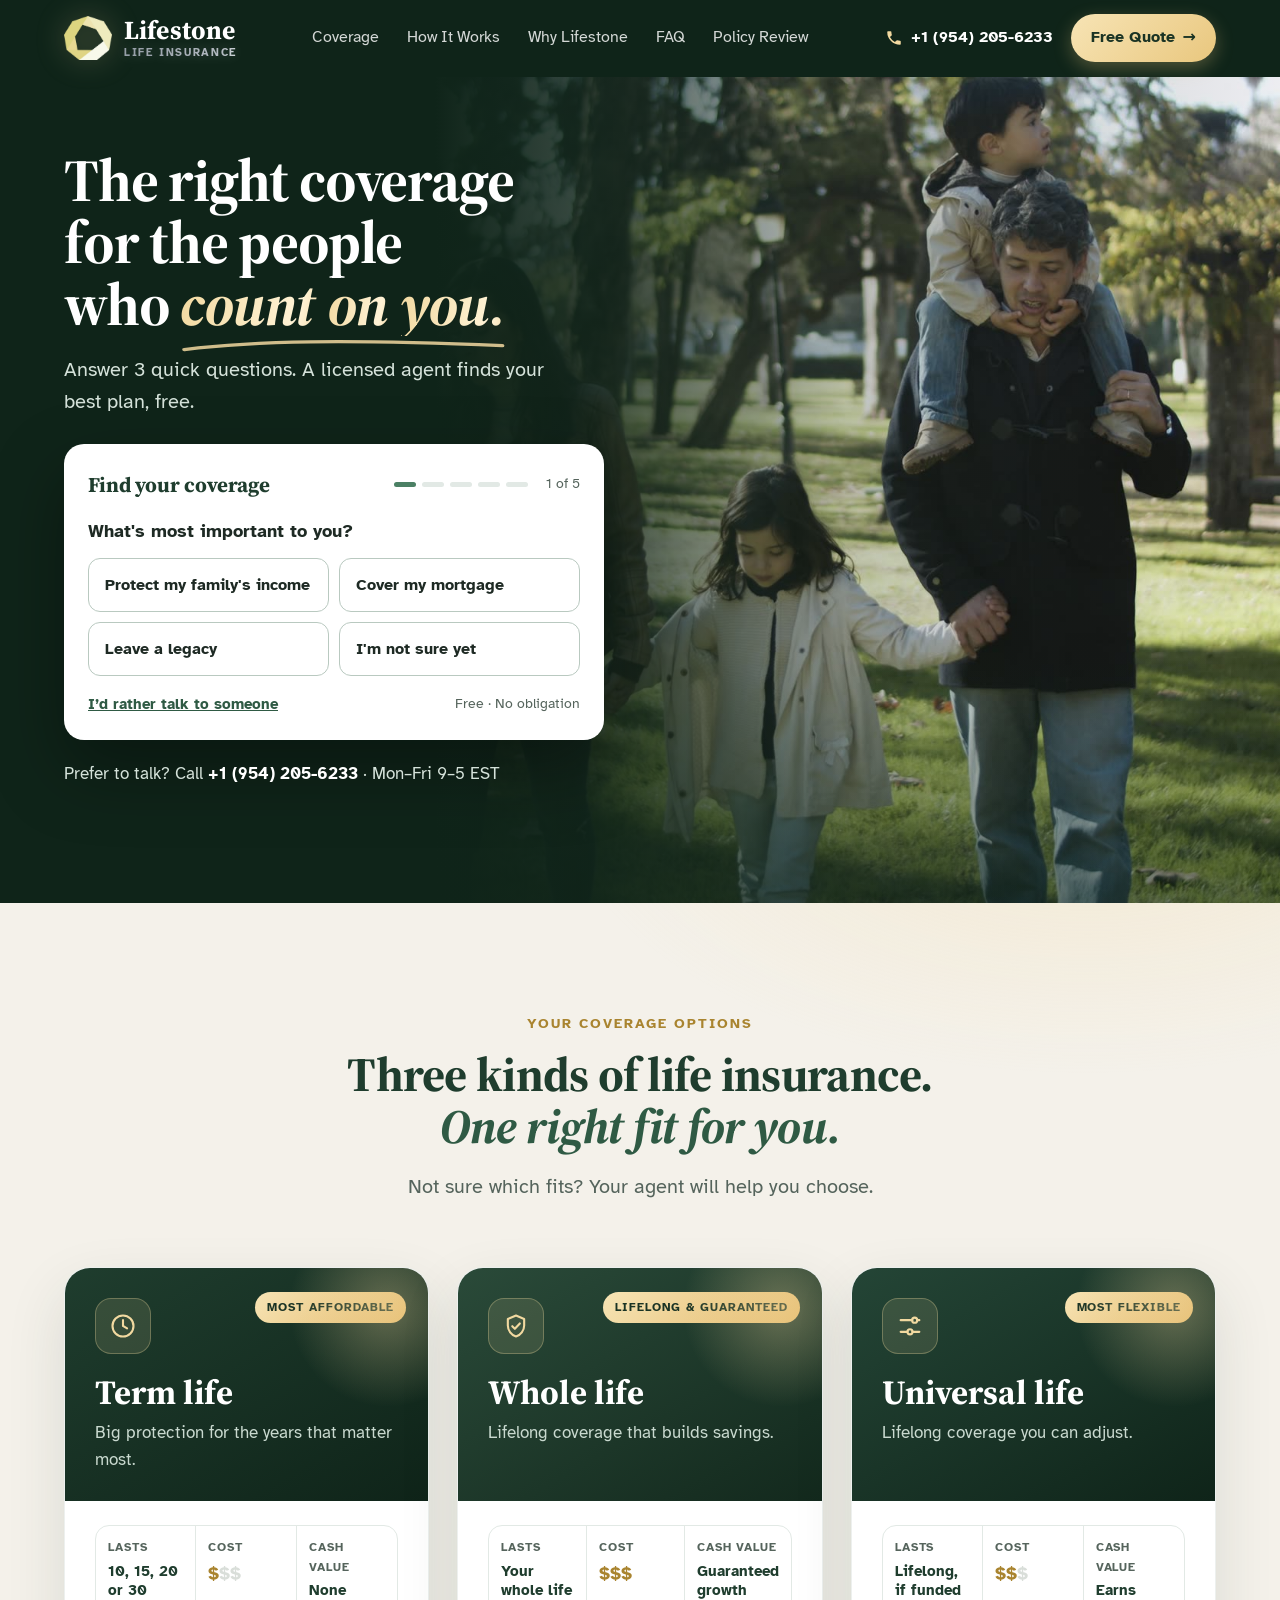
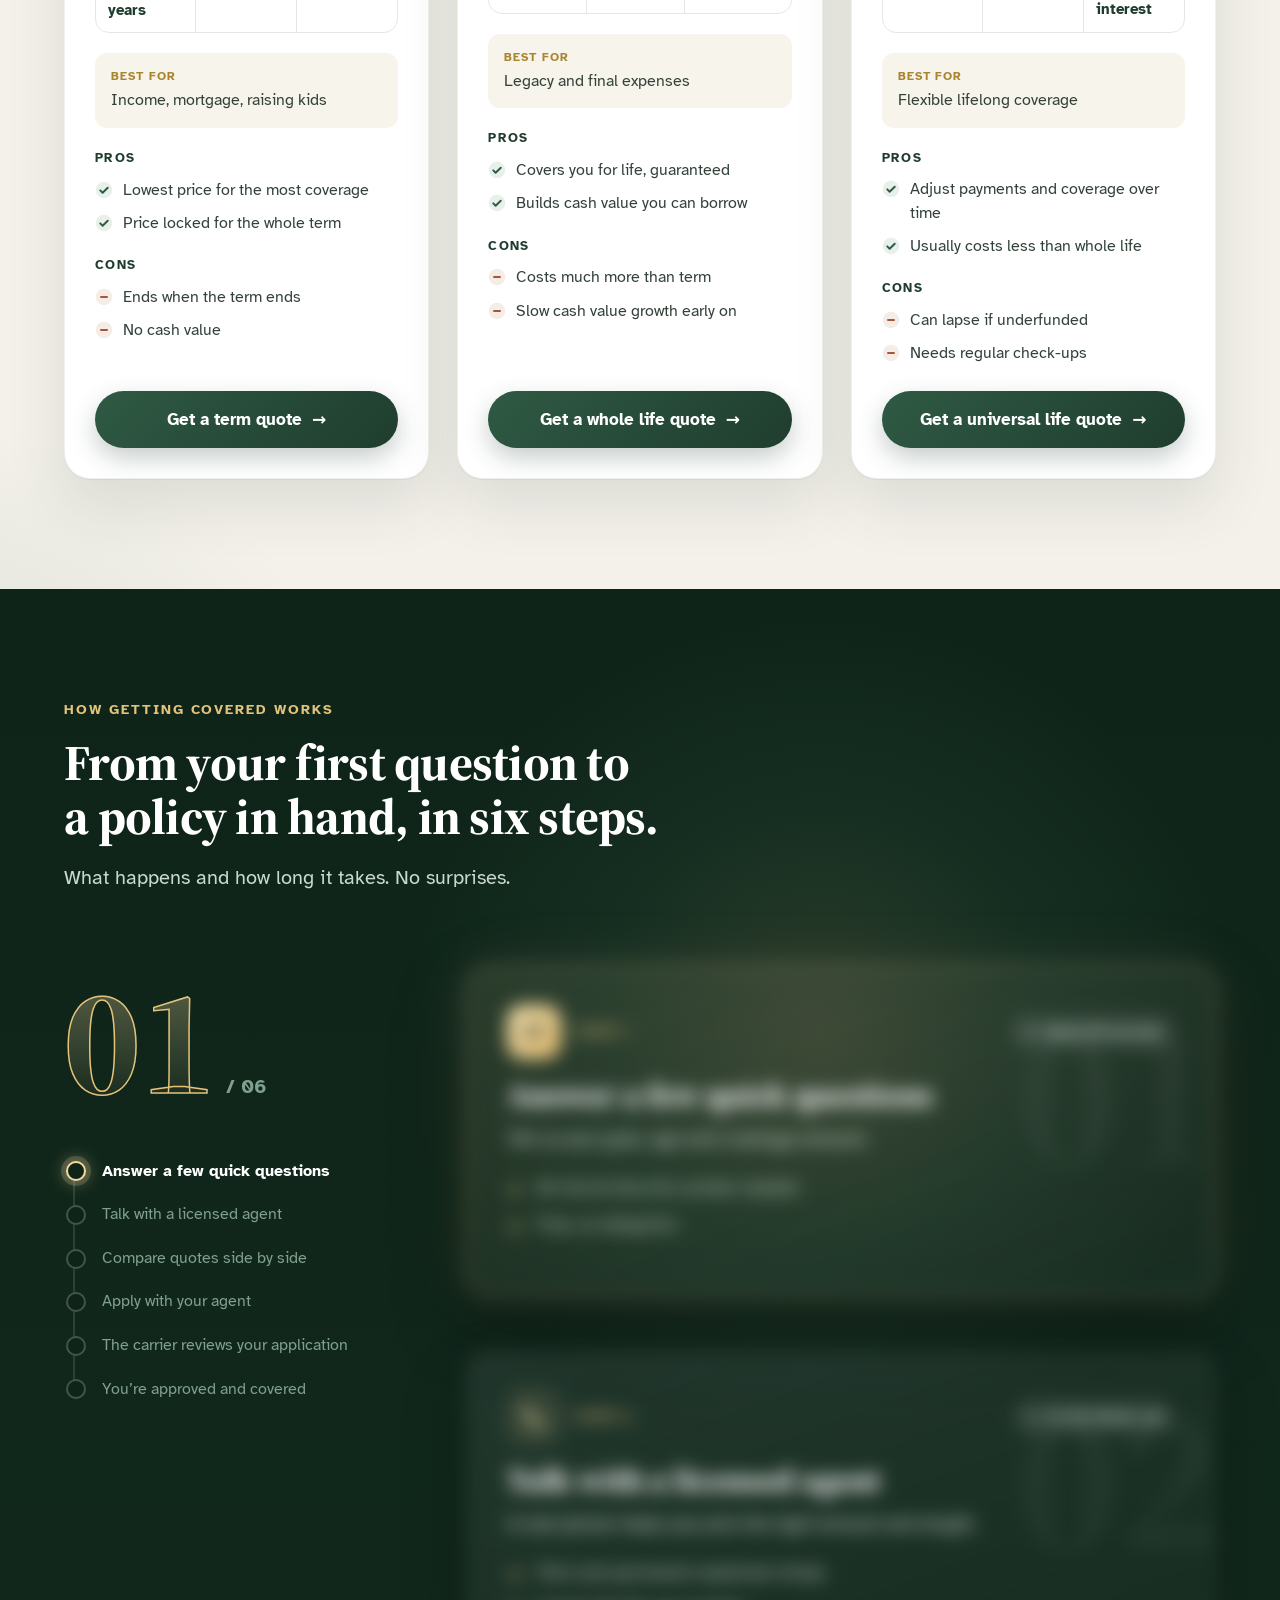
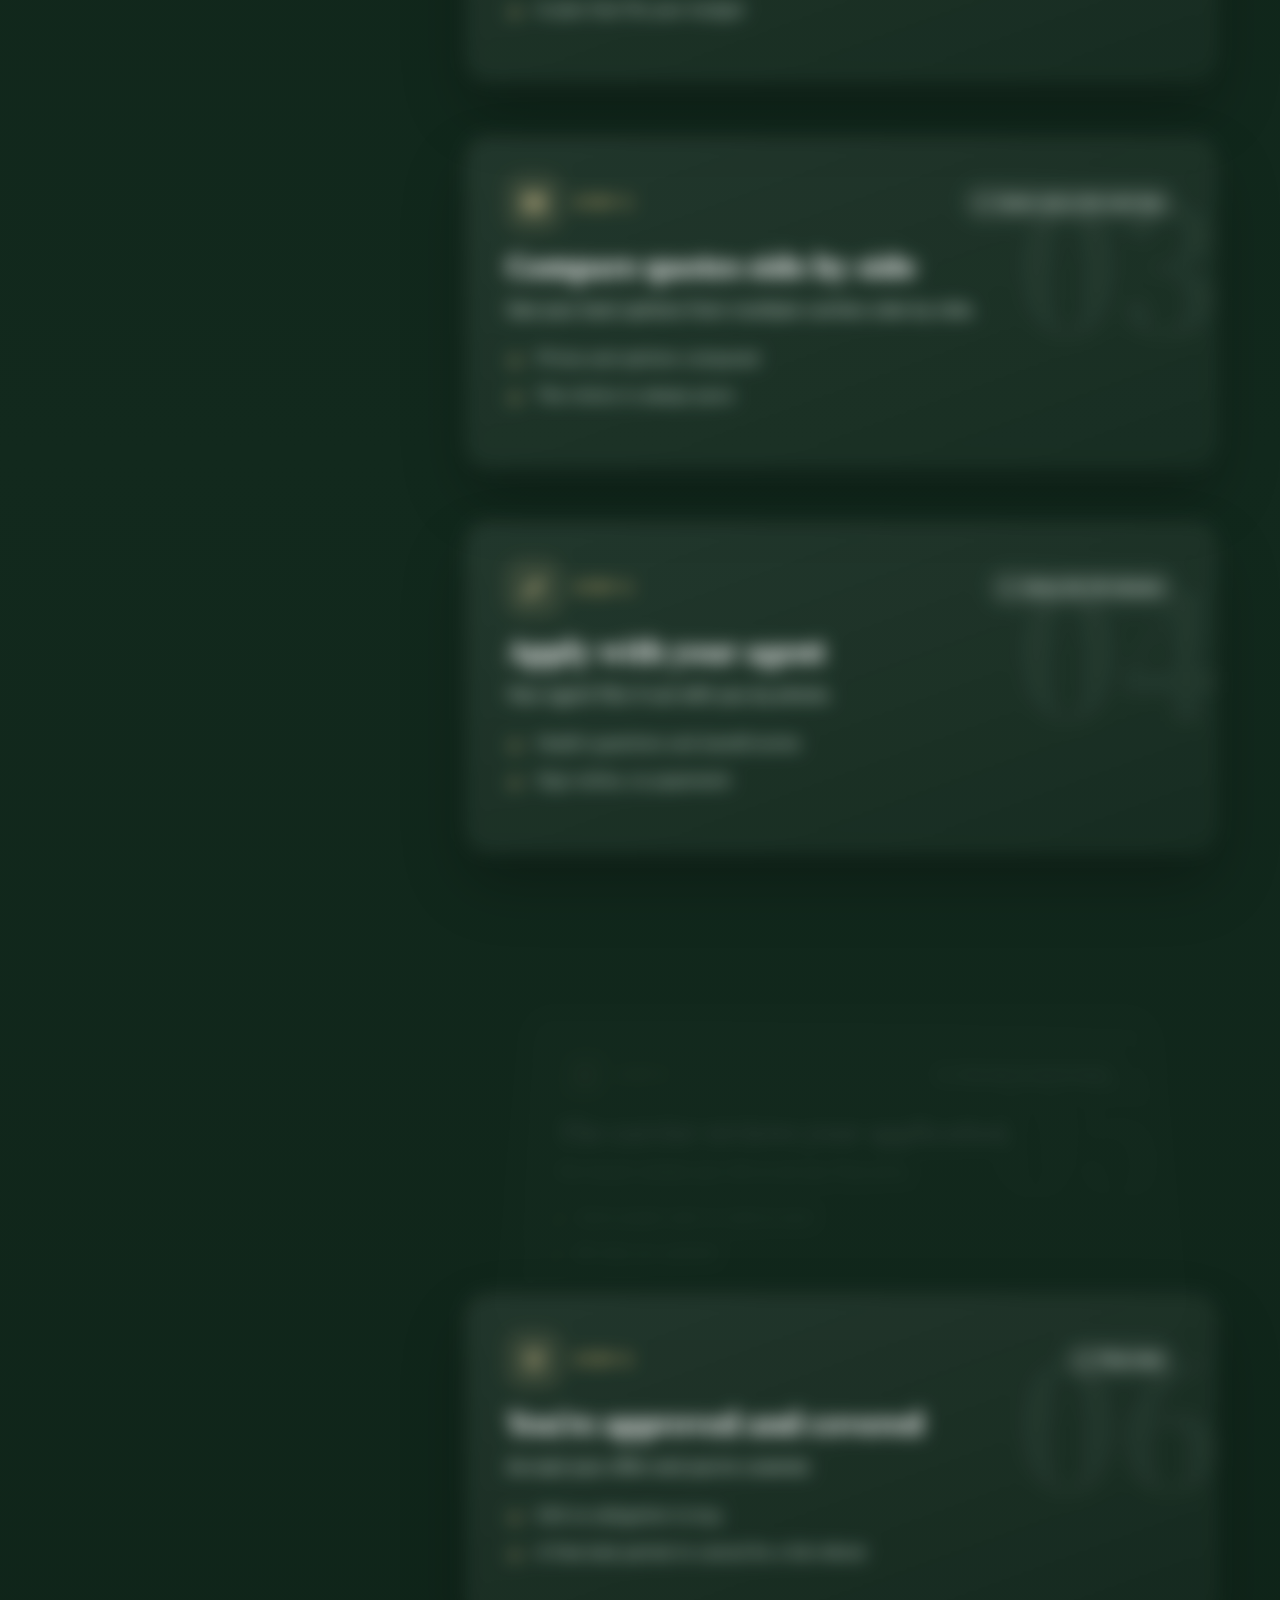
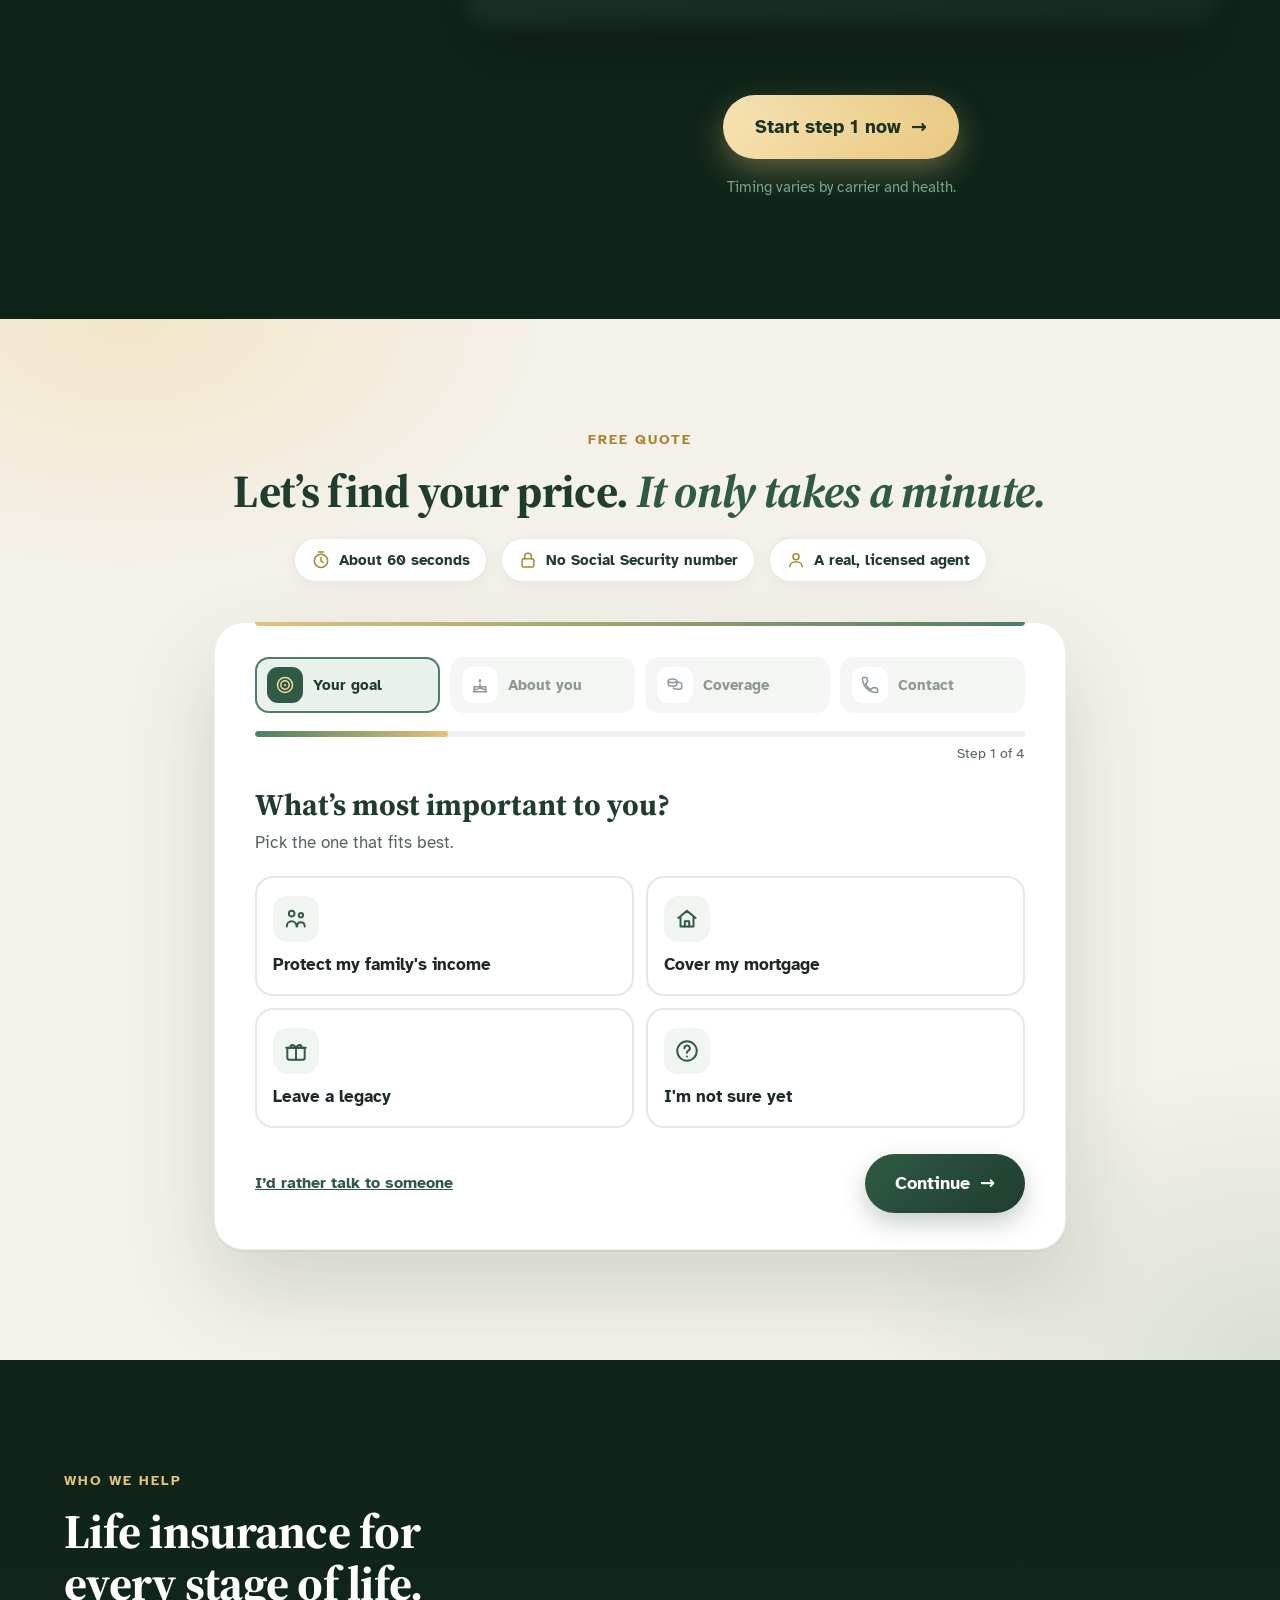
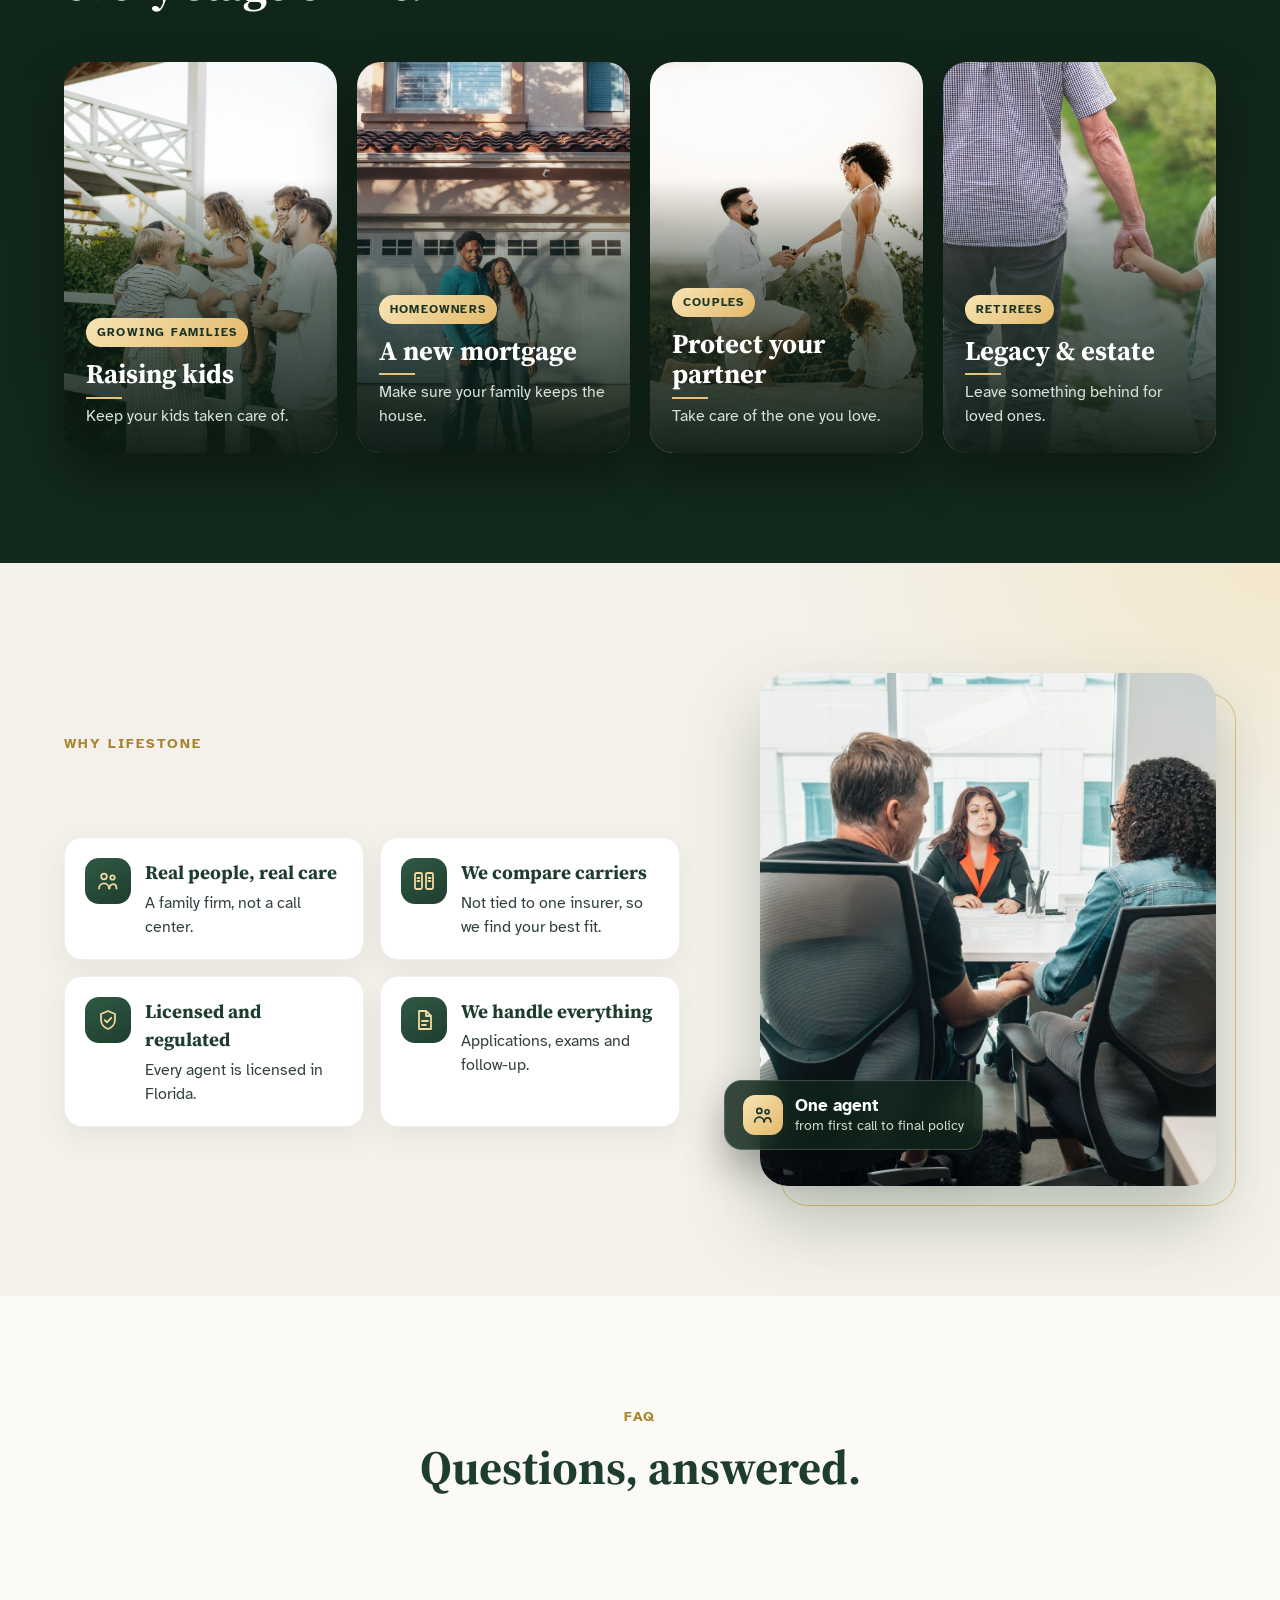
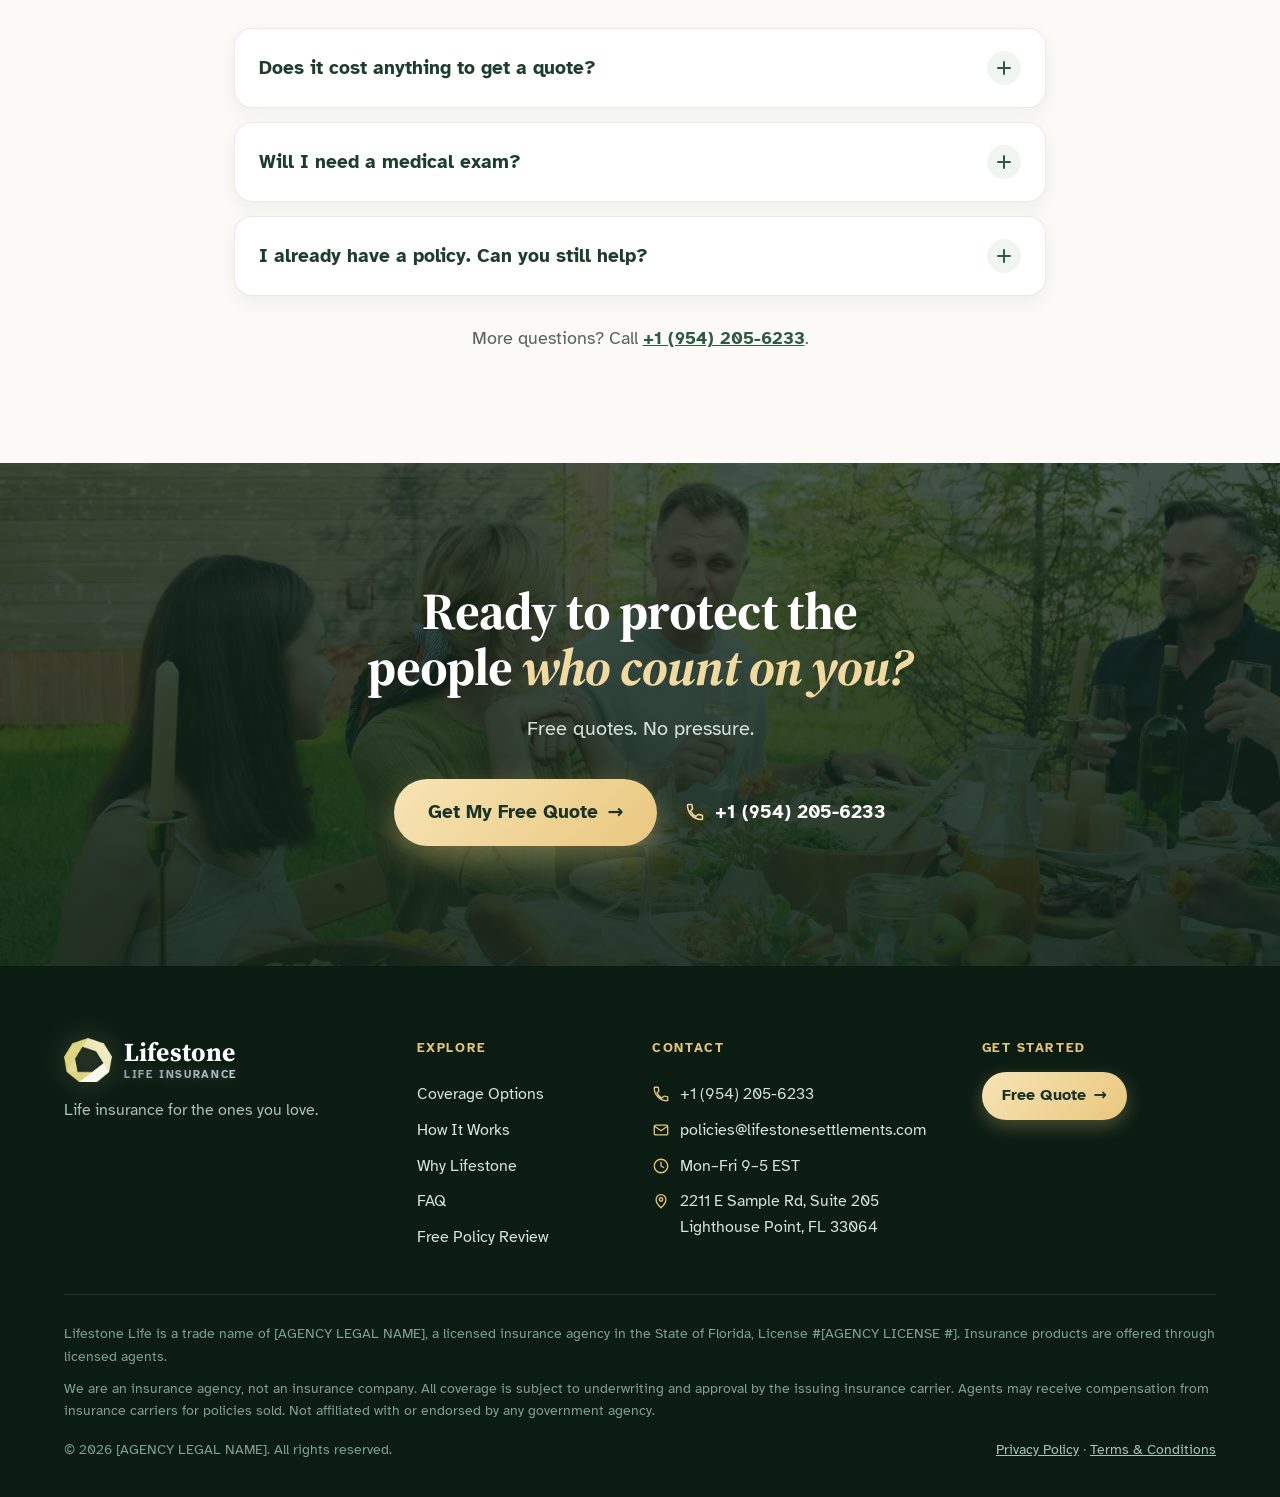
==== commit abdc6b23: "Add logo share image for iMessage and social link previews Co-Authored-By: Claude Opus 5.5 <noreply@" ====
--- a/index.html
+++ b/index.html
@@ -9,6 +9,15 @@
 <link rel="apple-touch-icon" href="apple-touch-icon.png">
 <link rel="manifest" href="site.webmanifest">
 <meta name="theme-color" content="#0F2419">
+<meta property="og:type" content="website">
+<meta property="og:site_name" content="Lifestone Life Insurance">
+<meta property="og:title" content="Lifestone Life Insurance">
+<meta property="og:image" content="https://lifestonelife.com/images/share-card.png">
+<meta property="og:image:width" content="1200">
+<meta property="og:image:height" content="630">
+<meta property="og:image:alt" content="Lifestone Life Insurance logo">
+<meta name="twitter:card" content="summary_large_image">
+<meta name="twitter:image" content="https://lifestonelife.com/images/share-card.png">
 <meta name="description" content="Compare term and permanent life insurance across carriers with a licensed agent. Free quote, no obligation. Lifestone Life, Lighthouse Point, Florida.">
 <link rel="preconnect" href="https://fonts.googleapis.com">
 <link rel="stylesheet" href="https://fonts.googleapis.com/css2?family=Source+Serif+4:opsz,wght@8..60,600;8..60,700&amp;family=Atkinson+Hyperlegible:wght@400;700&amp;display=swap">
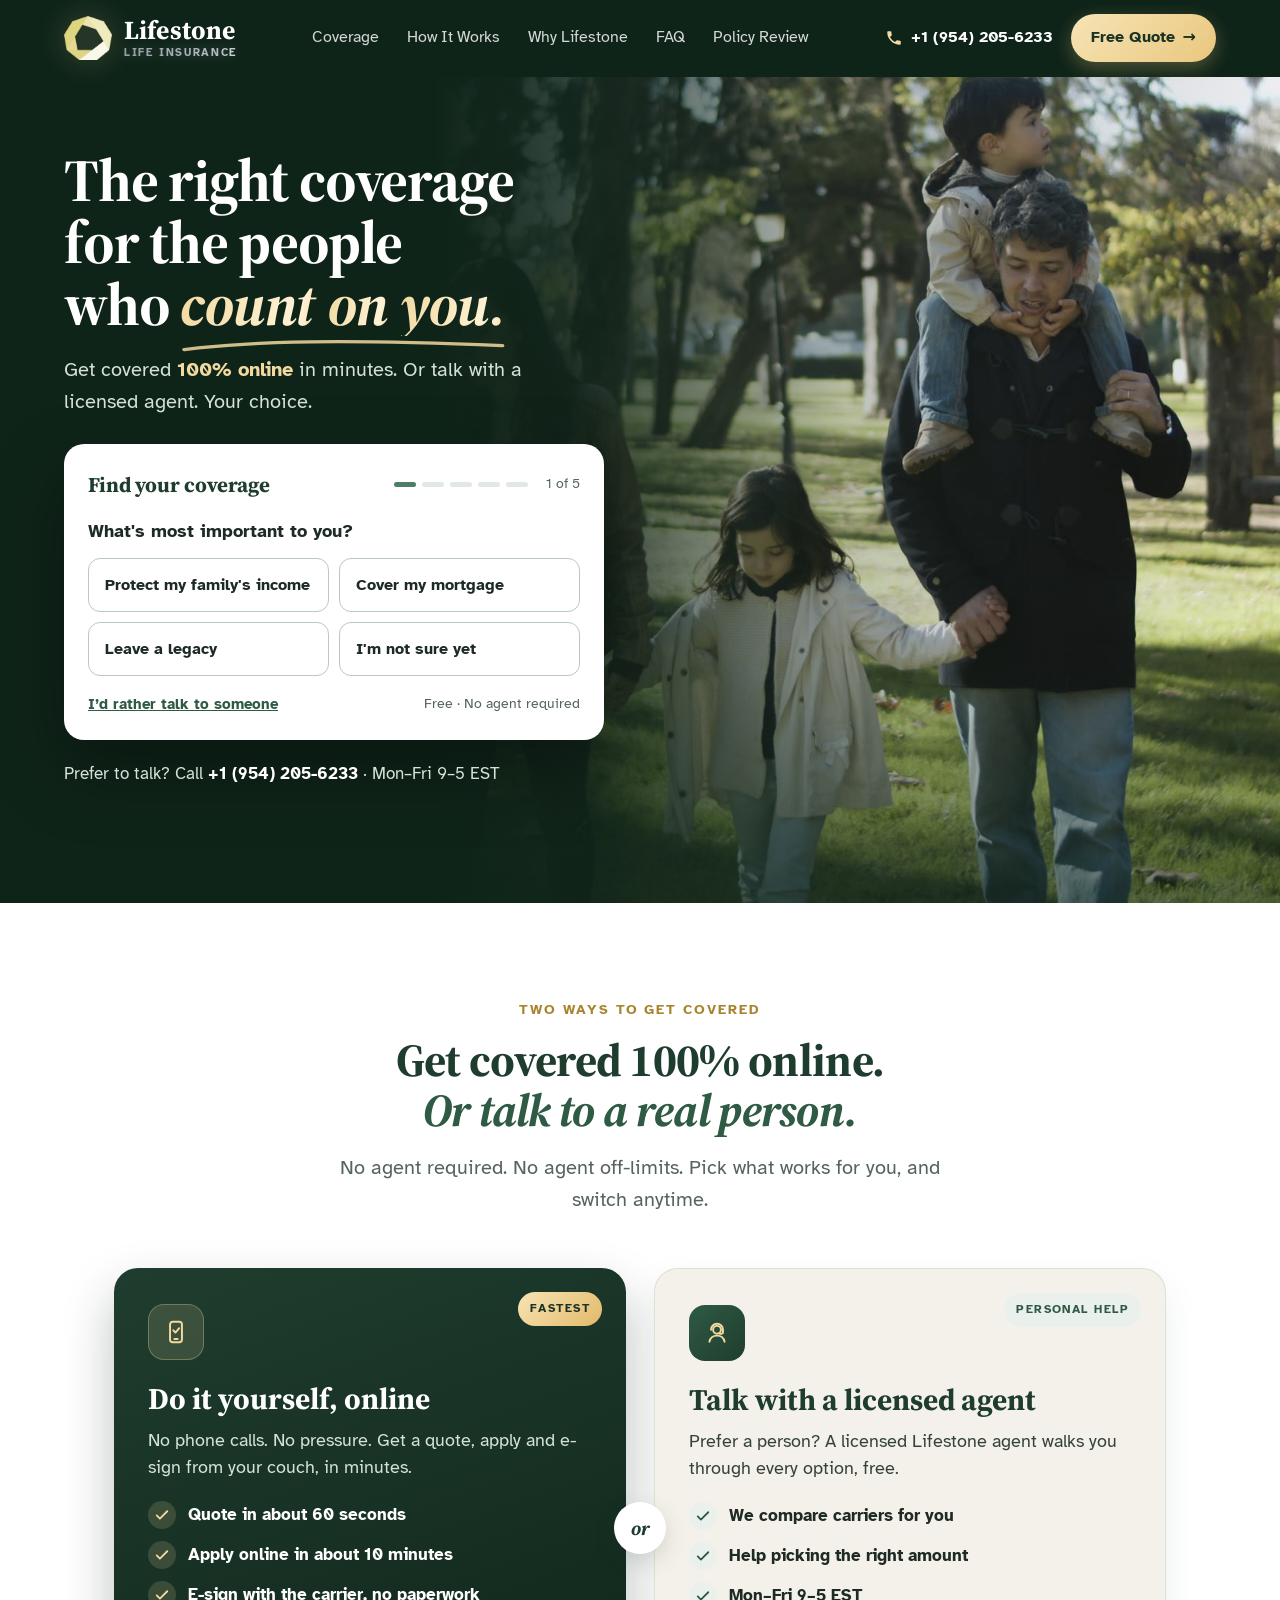
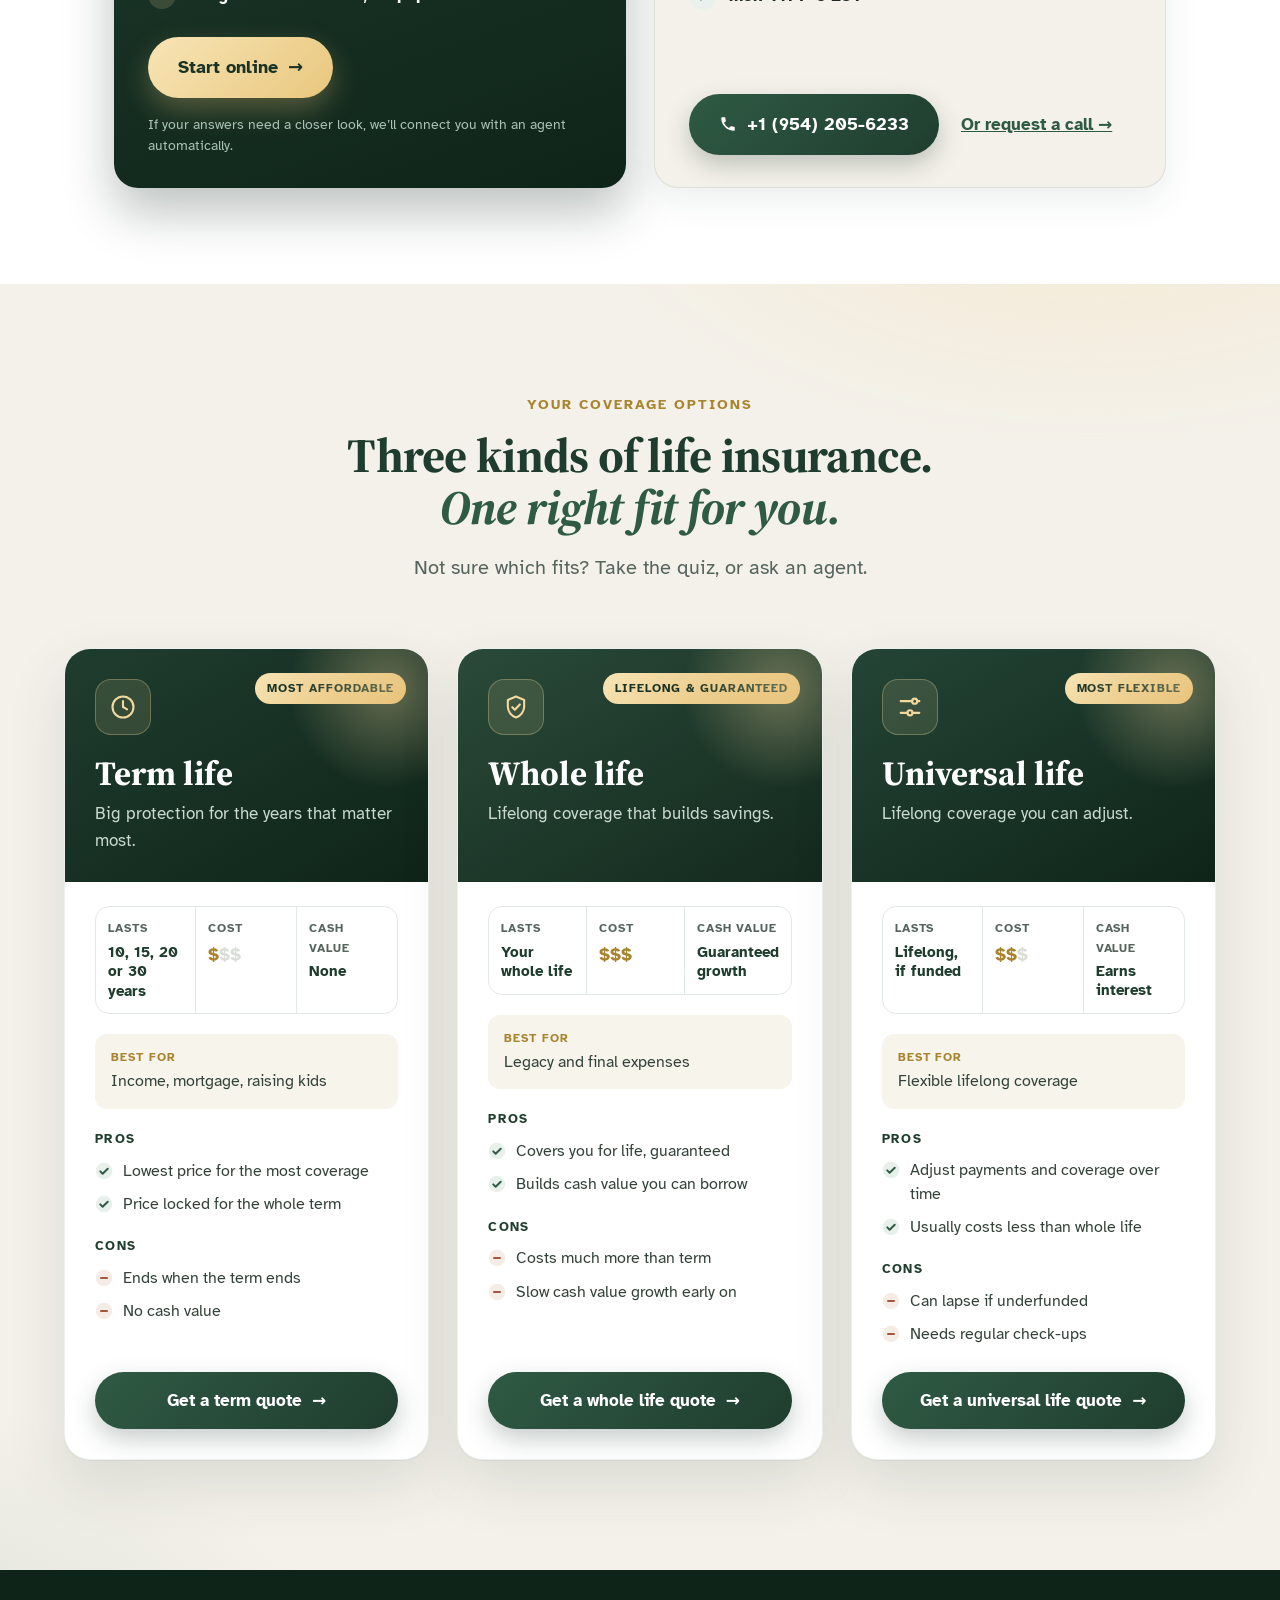
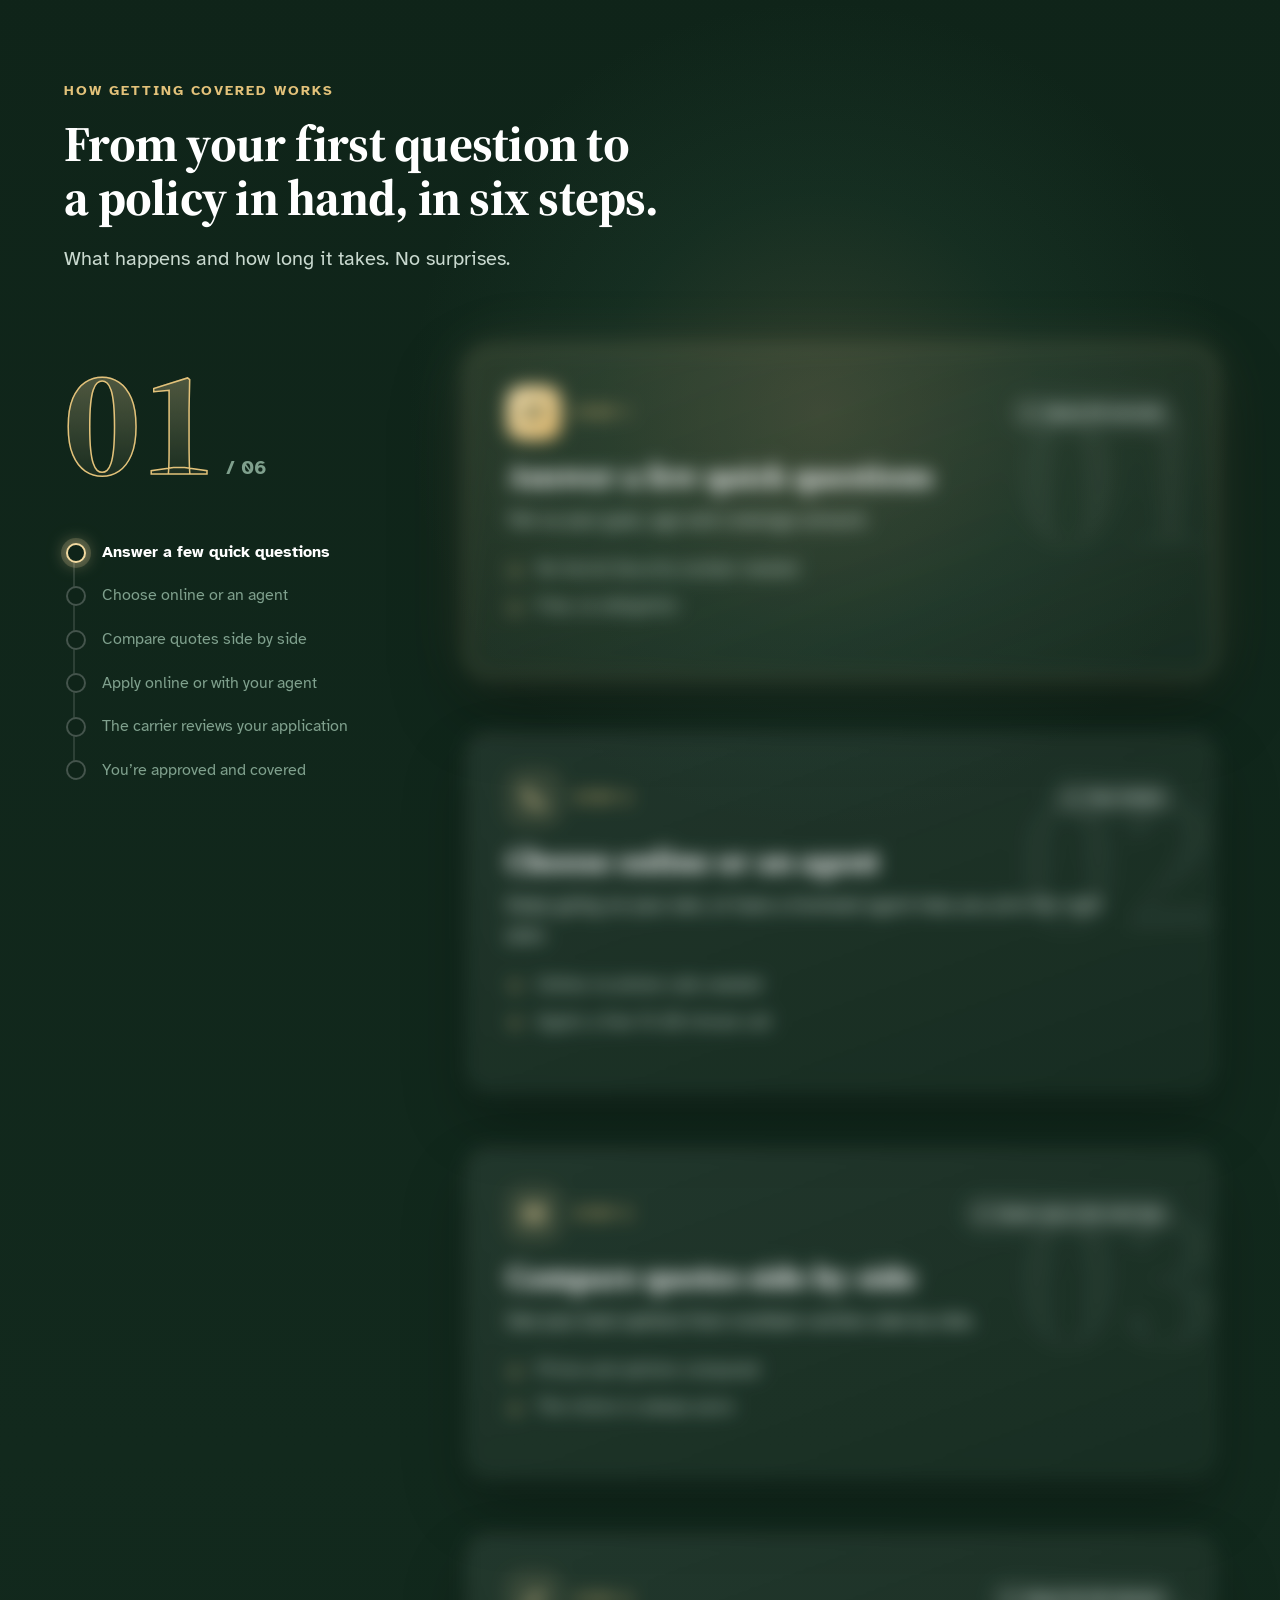
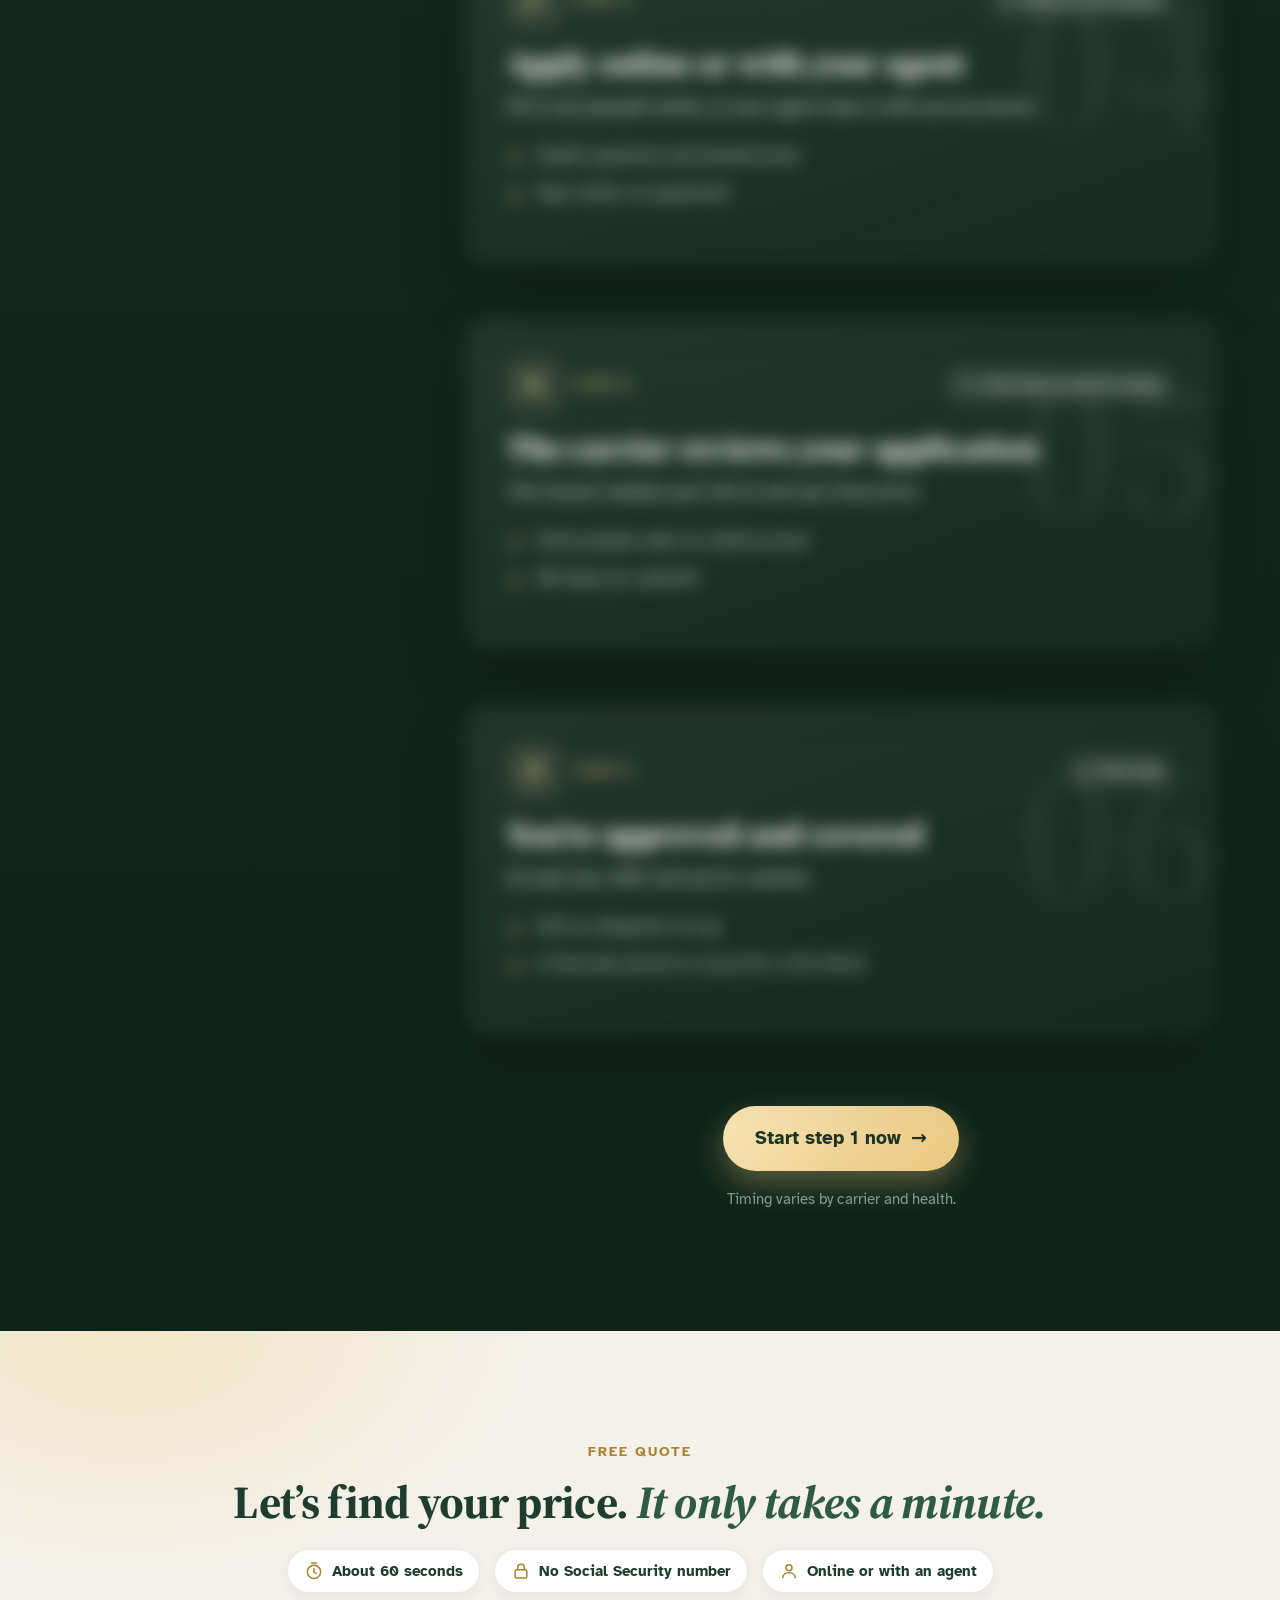
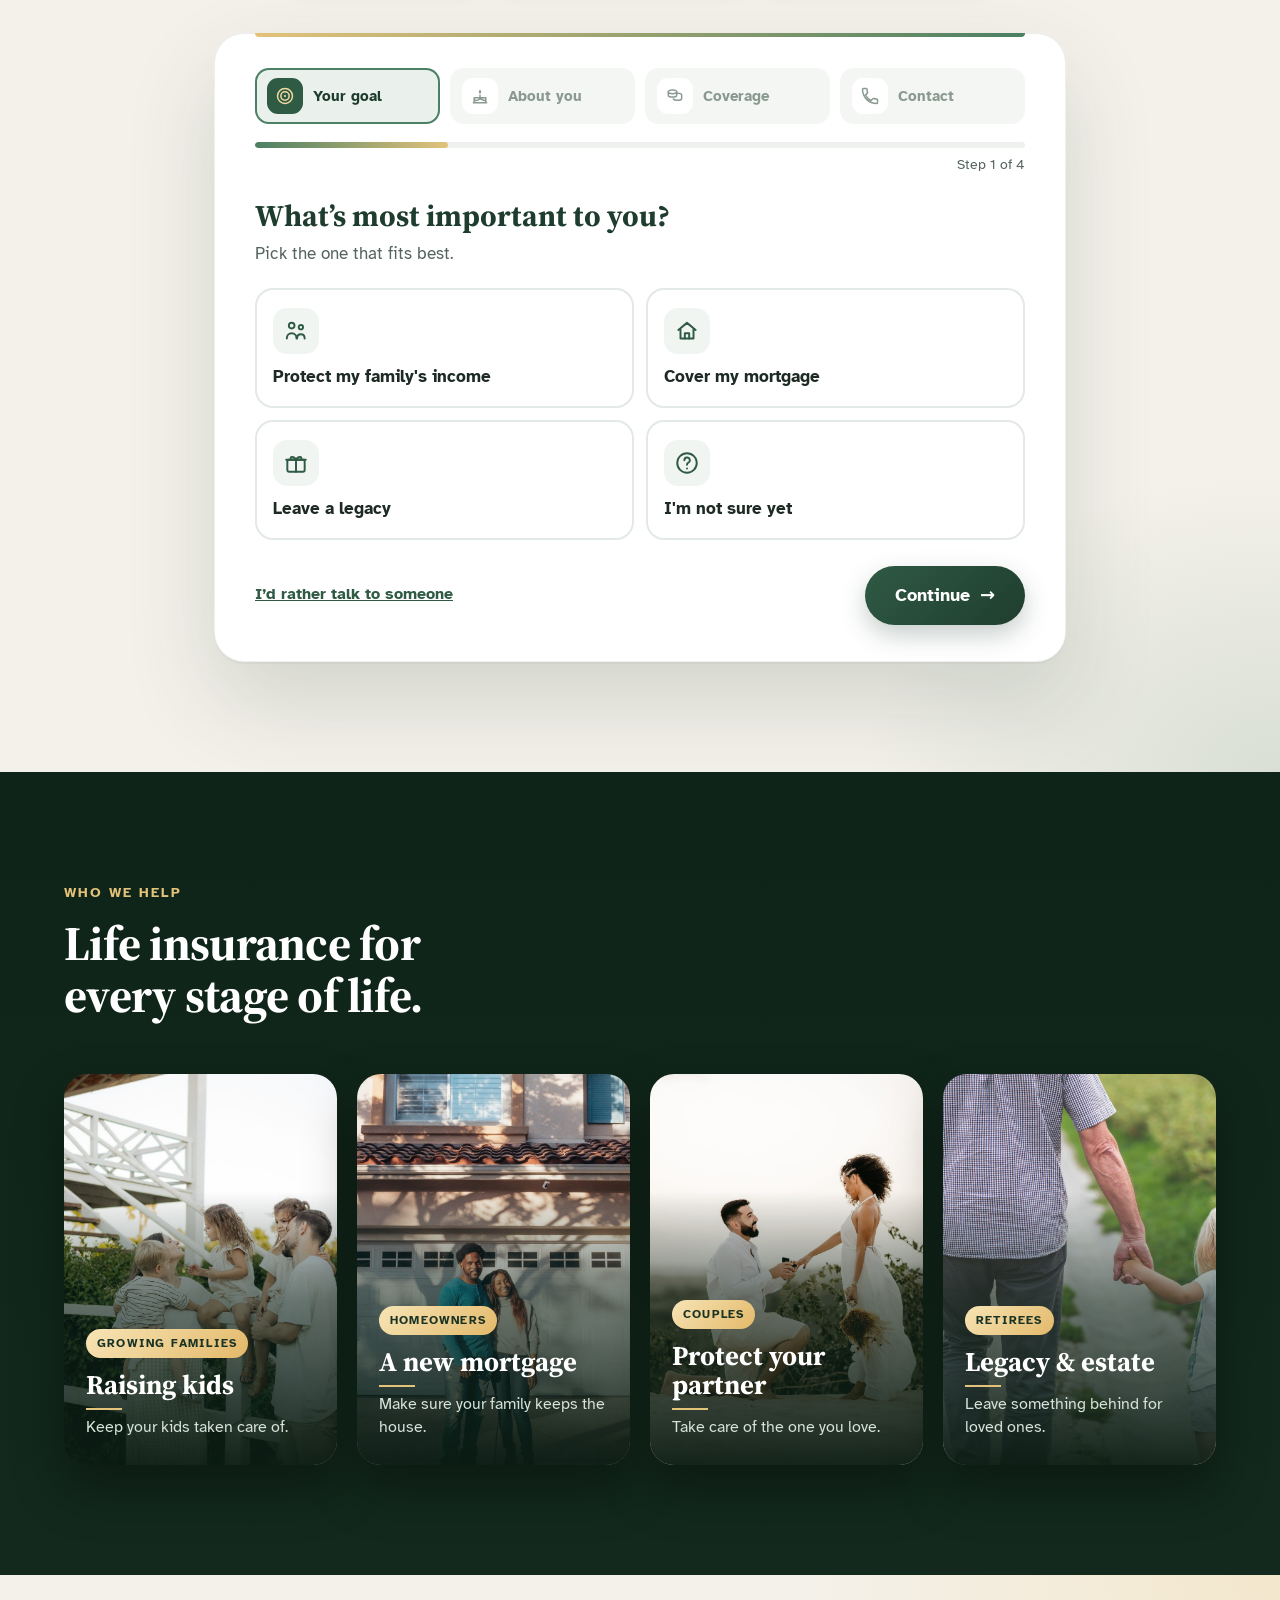
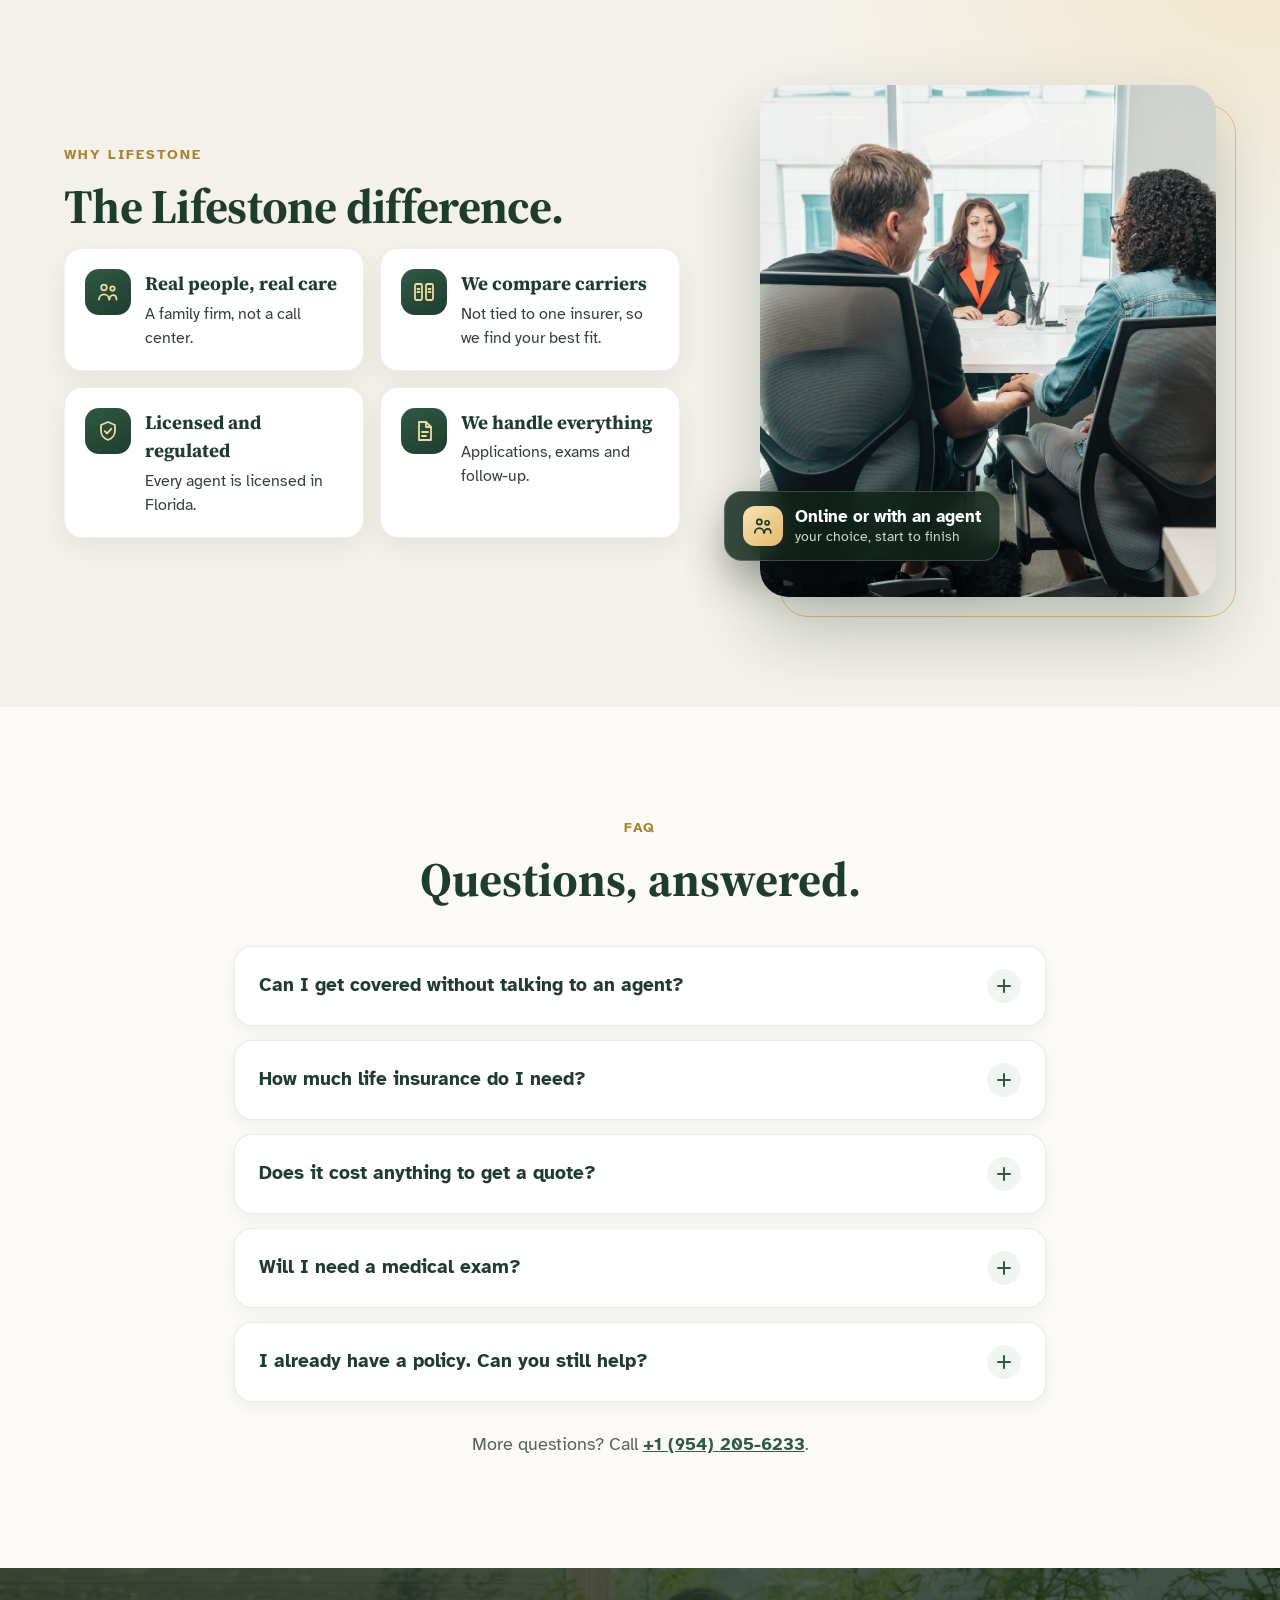
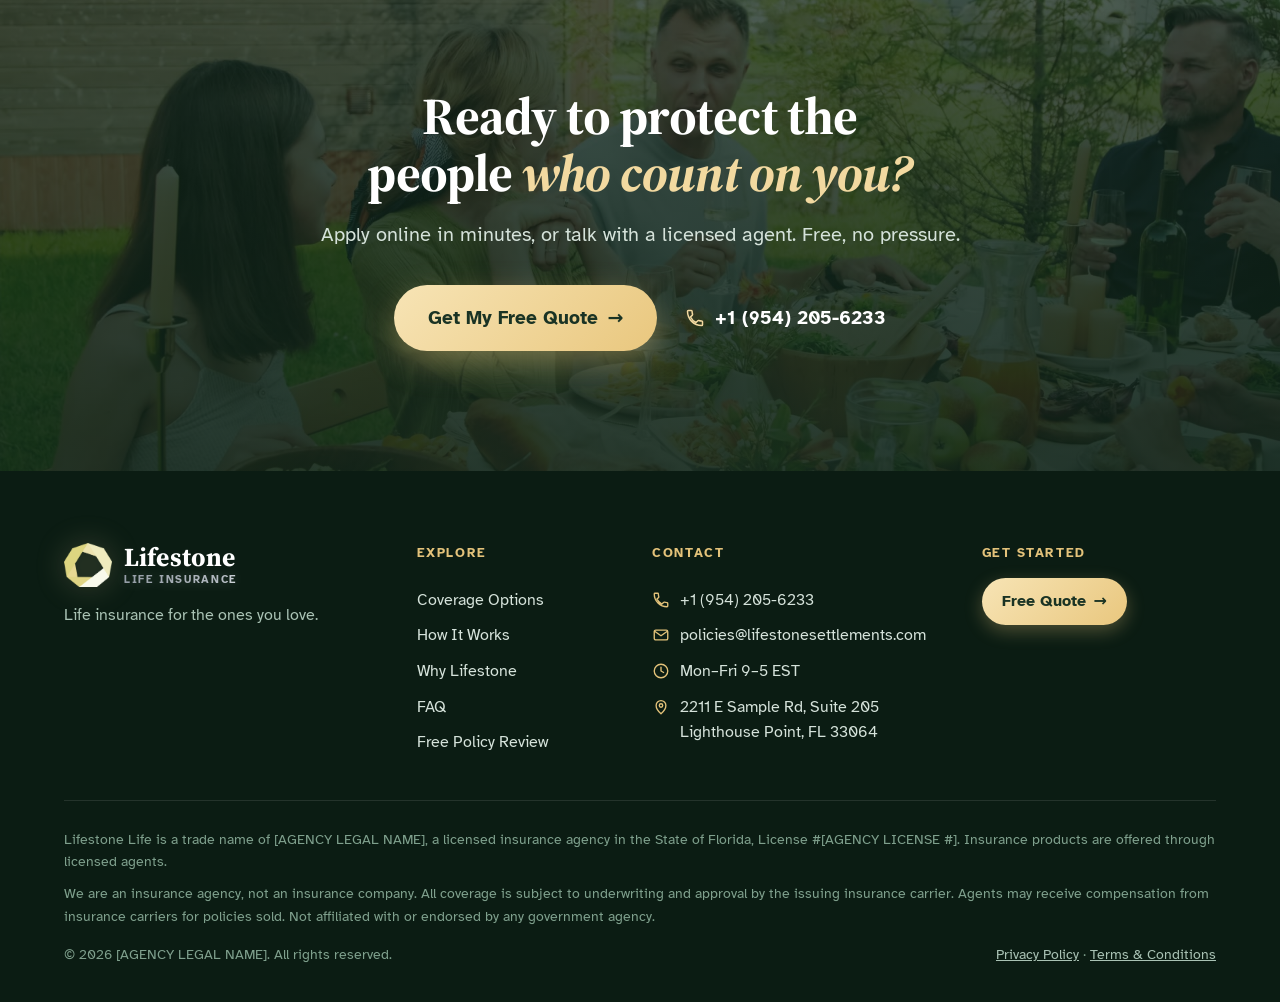
==== commit bbc03c2e: "Make the 100% online option and agent option both clear on the homepage - New Two ways to get covere" ====
--- a/index.html
+++ b/index.html
@@ -394,6 +394,58 @@
  .qf-navl{justify-content:center;width:100%}
 }
 @media (max-width:420px){ .hq-fields{grid-template-columns:1fr} }
+/* ---------- Two ways ---------- */
+.tw{background:#FFFFFF;color:var(--ink)}
+.tw-wrap{max-width:1100px;margin:0 auto;padding:96px 24px}
+.tw-intro{text-align:center;max-width:760px;margin:0 auto 52px}
+.tw-eyebrow{margin:0 0 14px;font-size:14px;font-weight:700;letter-spacing:.14em;text-transform:uppercase;color:#A9842F}
+.tw-intro h2{font-size:46px;line-height:1.08;letter-spacing:-.015em;margin:0 0 18px;color:var(--deep);text-wrap:balance}
+.tw-intro h2 em{font-style:italic;color:#2F5A44}
+.tw-intro p:last-child{margin:0 auto;font-size:20px;color:var(--muted);max-width:620px}
+.tw-grid{position:relative;display:grid;grid-template-columns:1fr 1fr;gap:28px;align-items:stretch}
+.tw-card{position:relative;display:flex;flex-direction:column;align-items:flex-start;border-radius:24px;padding:36px 34px 32px;transition:transform .35s cubic-bezier(.2,.7,.2,1),box-shadow .35s}
+.tw-card:hover{transform:translateY(-4px)}
+.tw-online{background:linear-gradient(160deg,#1F3D2E,#0F2419);color:#FFFFFF;box-shadow:0 24px 50px rgba(15,36,25,.28)}
+.tw-agent{background:#F4F1EA;border:1px solid rgba(31,61,46,.1);box-shadow:0 14px 34px rgba(31,61,46,.08)}
+.tw-badge{position:absolute;top:24px;right:24px;font-size:12px;font-weight:700;letter-spacing:.12em;text-transform:uppercase;padding:7px 12px;border-radius:999px}
+.tw-online .tw-badge{background:linear-gradient(135deg,#F7E4B5,#E3B96A);color:#1A3324}
+.tw-agent .tw-badge{background:#EAF1ED;color:#2F5A44}
+.tw-ic{display:grid;place-items:center;width:56px;height:56px;border-radius:16px;margin-bottom:22px}
+.tw-online .tw-ic{background:rgba(242,217,160,.14);color:#F2D9A0;box-shadow:inset 0 0 0 1px rgba(242,217,160,.3)}
+.tw-agent .tw-ic{background:linear-gradient(135deg,#2F5A44,#1F3D2E);color:#F2D9A0}
+.tw-card h3{font-size:30px;line-height:1.15;margin:0 0 10px}
+.tw-online h3{color:#FFFFFF}
+.tw-agent h3{color:var(--deep)}
+.tw-lead{margin:0 0 20px;font-size:18px;line-height:1.5}
+.tw-online .tw-lead{color:#D5E2DA}
+.tw-agent .tw-lead{color:var(--body2)}
+.tw-list{list-style:none;margin:0 0 28px;padding:0;display:grid;gap:12px;font-size:17px;font-weight:700}
+.tw-list li{display:flex;align-items:center;gap:12px}
+.tw-ck{display:grid;place-items:center;width:28px;height:28px;border-radius:50%;flex:none}
+.tw-online .tw-ck{background:rgba(242,217,160,.16);color:#F2D9A0}
+.tw-agent .tw-ck{background:#EAF1ED;color:#2F5A44}
+.tw-btn{display:inline-flex;align-items:center;gap:10px;text-decoration:none;font-weight:700;font-size:18px;padding:16px 30px;border-radius:999px;min-height:58px;transition:transform .25s,box-shadow .25s}
+.tw-btn:hover{transform:translateY(-2px)}
+.tw-btn-gold{margin-top:auto;background:linear-gradient(135deg,#F7E4B5,#E9C77E);color:#1A3324;box-shadow:0 12px 28px rgba(233,199,126,.3)}
+.tw-btn-gold:hover{color:#1A3324}
+.tw-btn-green{background:linear-gradient(135deg,#2F5A44,#1F3D2E);color:#FFFFFF;box-shadow:0 10px 24px rgba(31,61,46,.25)}
+.tw-btn-green:hover{color:#FFFFFF}
+.tw-ctas{margin-top:auto;display:flex;flex-wrap:wrap;align-items:center;gap:14px 22px}
+.tw-link{font-weight:700;font-size:17px;color:#2F5A44}
+.tw-note{margin:16px 0 0;font-size:14px;line-height:1.5;color:#A9C2B4}
+.tw-or{position:absolute;left:50%;top:50%;transform:translate(-50%,-50%);z-index:2;display:grid;place-items:center;width:52px;height:52px;border-radius:50%;background:#FFFFFF;color:var(--deep);font-family:var(--serif);font-style:italic;font-weight:700;font-size:19px;box-shadow:0 8px 22px rgba(31,61,46,.16)}
+@media (max-width:860px){
+ .tw-wrap{padding:72px 20px}
+ .tw-intro{margin-bottom:36px}
+ .tw-intro h2{font-size:34px}
+ .tw-intro p:last-child{font-size:18px}
+ .tw-grid{grid-template-columns:1fr;gap:22px}
+ .tw-or{position:relative;left:auto;top:auto;transform:none;margin:-4px auto;width:46px;height:46px;font-size:17px}
+ .tw-card{padding:30px 22px 26px}
+ .tw-card h3{font-size:26px}
+ .tw-badge{top:20px;right:18px}
+}
+
 /* ---------- Products ---------- */
 .sr-only{position:absolute;width:1px;height:1px;overflow:hidden;clip:rect(0 0 0 0);white-space:nowrap}
 .pc{position:relative;background:#F4F1EA;color:var(--ink);overflow:hidden;overflow:clip}
@@ -576,6 +628,7 @@
 .hx-fade{opacity:0;transform:translateY(18px);animation:hxFade .9s cubic-bezier(.2,.75,.2,1) forwards;animation-delay:var(--d,0s)}
 @keyframes hxFade{to{opacity:1;transform:none}}
 .hx-lede{font-size:20px;color:#D5E2DA;margin:0 0 26px;max-width:500px}
+.hx-lede b{color:#F2D9A0}
 .hq{background:#FFFFFF;color:var(--ink);border-radius:20px;padding:24px;box-shadow:0 30px 70px rgba(0,0,0,.35)}
 .hq-top{display:flex;align-items:center;gap:12px;margin-bottom:16px}
 .hq-title{font-family:var(--serif);font-weight:700;font-size:21px;color:var(--deep);margin-right:auto;white-space:nowrap}
@@ -679,7 +732,7 @@
   <div class="hx-inner">
     <div class="hx-copy">
       <h1 class="hx-h1"><span class="w" style="--i:0">The</span> <span class="w" style="--i:1">right</span> <span class="w" style="--i:2">coverage</span> <span class="w" style="--i:3">for</span> <span class="w" style="--i:4">the</span> <span class="w" style="--i:5">people</span> <span class="w" style="--i:6">who</span> <em class="hx-gold"><span class="w" style="--i:7">count</span> <span class="w" style="--i:8">on</span> <span class="w" style="--i:9">you.</span><svg class="hx-swash" viewBox="0 0 300 24" preserveAspectRatio="none" aria-hidden="true"><path d="M4 17 C 70 6, 150 4, 296 12"/></svg></em></h1>
-      <p class="hx-lede hx-fade" style="--d:.75s">Answer 3 quick questions. A licensed agent finds your best plan, free.</p>
+      <p class="hx-lede hx-fade" style="--d:.75s">Get covered <b>100% online</b> in minutes. Or talk with a licensed agent. Your choice.</p>
 
       <form class="hq hx-fade" style="--d:.95s" id="hero-quiz" data-source="homepage-hero" novalidate>
         <div class="hq-top">
@@ -733,11 +786,44 @@
         <input type="hidden" name="interest" value="">
         <div class="hq-foot">
           <a href="agent-callback.html" class="hq-talk" data-lq-talk>I’d rather talk to someone</a>
-          <span class="hq-note">Free · No obligation</span>
+          <span class="hq-note">Free · No agent required</span>
         </div>
       </form>
 
       <a href="tel:+19542056233" class="hx-tel hx-fade" style="--d:1.1s">Prefer to talk? Call <b>+1 (954) 205-6233</b> · Mon–Fri 9–5 EST</a>
+    </div>
+  </div>
+</section>
+
+<section id="ways" class="tw" aria-labelledby="tw-title">
+  <div class="tw-wrap">
+    <header class="tw-intro">
+      <p class="tw-eyebrow">Two ways to get covered</p>
+      <h2 id="tw-title">Get covered 100% online. <em>Or talk to a real person.</em></h2>
+      <p>No agent required. No agent off-limits. Pick what works for you, and switch anytime.</p>
+    </header>
+    <div class="tw-grid">
+      <article class="tw-card tw-online">
+        <span class="tw-badge">Fastest</span>
+        <span class="tw-ic"><svg width="26" height="26" viewBox="0 0 24 24" aria-hidden="true"><rect x="6.5" y="2.5" width="11" height="19" rx="2.5" fill="none" stroke="currentColor" stroke-width="1.8" stroke-linecap="round" stroke-linejoin="round"/><path d="M10.5 18.5h3" fill="none" stroke="currentColor" stroke-width="1.8" stroke-linecap="round" stroke-linejoin="round"/><path d="M9.5 10.5l2 2 3.5-4" fill="none" stroke="currentColor" stroke-width="1.8" stroke-linecap="round" stroke-linejoin="round"/></svg></span>
+        <h3>Do it yourself, online</h3>
+        <p class="tw-lead">No phone calls. No pressure. Get a quote, apply and e-sign from your couch, in minutes.</p>
+        <ul class="tw-list"><li><span class="tw-ck"><svg width="18" height="18" viewBox="0 0 24 24" aria-hidden="true"><path d="M5 12.5l4.2 4.2L19 7" fill="none" stroke="currentColor" stroke-width="2.4" stroke-linecap="round" stroke-linejoin="round"/></svg></span>Quote in about 60 seconds</li><li><span class="tw-ck"><svg width="18" height="18" viewBox="0 0 24 24" aria-hidden="true"><path d="M5 12.5l4.2 4.2L19 7" fill="none" stroke="currentColor" stroke-width="2.4" stroke-linecap="round" stroke-linejoin="round"/></svg></span>Apply online in about 10 minutes</li><li><span class="tw-ck"><svg width="18" height="18" viewBox="0 0 24 24" aria-hidden="true"><path d="M5 12.5l4.2 4.2L19 7" fill="none" stroke="currentColor" stroke-width="2.4" stroke-linecap="round" stroke-linejoin="round"/></svg></span>E-sign with the carrier, no paperwork</li></ul>
+        <a href="#quote" class="tw-btn tw-btn-gold">Start online <span aria-hidden="true">→</span></a>
+        <p class="tw-note">If your answers need a closer look, we’ll connect you with an agent automatically.</p>
+      </article>
+      <span class="tw-or" aria-hidden="true">or</span>
+      <article class="tw-card tw-agent">
+        <span class="tw-badge">Personal help</span>
+        <span class="tw-ic"><svg width="26" height="26" viewBox="0 0 24 24" aria-hidden="true"><circle cx="12" cy="9" r="3.6" fill="none" stroke="currentColor" stroke-width="1.8" stroke-linecap="round" stroke-linejoin="round"/><path d="M5 20c.8-3.6 3.6-5.6 7-5.6s6.2 2 7 5.6" fill="none" stroke="currentColor" stroke-width="1.8" stroke-linecap="round" stroke-linejoin="round"/><path d="M6.5 9a5.5 5.5 0 0 1 11 0M17.5 9v2.2a1.5 1.5 0 0 1-1.5 1.5h-1.5" fill="none" stroke="currentColor" stroke-width="1.8" stroke-linecap="round" stroke-linejoin="round"/></svg></span>
+        <h3>Talk with a licensed agent</h3>
+        <p class="tw-lead">Prefer a person? A licensed Lifestone agent walks you through every option, free.</p>
+        <ul class="tw-list"><li><span class="tw-ck"><svg width="18" height="18" viewBox="0 0 24 24" aria-hidden="true"><path d="M5 12.5l4.2 4.2L19 7" fill="none" stroke="currentColor" stroke-width="2.4" stroke-linecap="round" stroke-linejoin="round"/></svg></span>We compare carriers for you</li><li><span class="tw-ck"><svg width="18" height="18" viewBox="0 0 24 24" aria-hidden="true"><path d="M5 12.5l4.2 4.2L19 7" fill="none" stroke="currentColor" stroke-width="2.4" stroke-linecap="round" stroke-linejoin="round"/></svg></span>Help picking the right amount</li><li><span class="tw-ck"><svg width="18" height="18" viewBox="0 0 24 24" aria-hidden="true"><path d="M5 12.5l4.2 4.2L19 7" fill="none" stroke="currentColor" stroke-width="2.4" stroke-linecap="round" stroke-linejoin="round"/></svg></span>Mon–Fri 9–5 EST</li></ul>
+        <div class="tw-ctas">
+          <a href="tel:+19542056233" class="tw-btn tw-btn-green"><svg width="18" height="18" viewBox="0 0 24 24" aria-hidden="true"><path d="M6.6 10.8a15.1 15.1 0 0 0 6.6 6.6l2.2-2.2a1 1 0 0 1 1-.25 11.4 11.4 0 0 0 3.6.57 1 1 0 0 1 1 1V20a1 1 0 0 1-1 1A17 17 0 0 1 3 4a1 1 0 0 1 1-1h3.5a1 1 0 0 1 1 1c0 1.25.2 2.45.57 3.57a1 1 0 0 1-.25 1z" fill="currentColor"/></svg>+1 (954) 205-6233</a>
+          <a href="agent-callback.html" class="tw-link">Or request a call <span aria-hidden="true">→</span></a>
+        </div>
+      </article>
     </div>
   </div>
 </section>
@@ -747,7 +833,7 @@
     <header class="pc-intro">
       <p class="pc-eyebrow">Your coverage options</p>
       <h2 id="pc-title">Three kinds of life insurance. <em>One right fit for you.</em></h2>
-      <p>Not sure which fits? Your agent will help you choose.</p>
+      <p>Not sure which fits? Take the quiz, or ask an agent.</p>
     </header>
     <div class="pc-grid">
       <article class="pc-card pc-term" style="--k:0">
@@ -822,9 +908,9 @@
         <div class="ps-big"><span class="ps-big-n">01</span><span class="ps-big-of">/ 06</span></div>
         <ol class="ps-rail">
           <li><a href="#ps-step-1"><i></i><span>Answer a few quick questions</span></a></li>
-          <li><a href="#ps-step-2"><i></i><span>Talk with a licensed agent</span></a></li>
+          <li><a href="#ps-step-2"><i></i><span>Choose online or an agent</span></a></li>
           <li><a href="#ps-step-3"><i></i><span>Compare quotes side by side</span></a></li>
-          <li><a href="#ps-step-4"><i></i><span>Apply with your agent</span></a></li>
+          <li><a href="#ps-step-4"><i></i><span>Apply online or with your agent</span></a></li>
           <li><a href="#ps-step-5"><i></i><span>The carrier reviews your application</span></a></li>
           <li><a href="#ps-step-6"><i></i><span>You’re approved and covered</span></a></li>
         </ol>
@@ -846,11 +932,11 @@
         <div class="ps-head">
           <span class="ps-ic"><svg width="26" height="26" viewBox="0 0 24 24" aria-hidden="true"><path d="M6.6 10.8a15.1 15.1 0 0 0 6.6 6.6l2.2-2.2a1 1 0 0 1 1-.25 11.4 11.4 0 0 0 3.6.57 1 1 0 0 1 1 1V20a1 1 0 0 1-1 1A17 17 0 0 1 3 4a1 1 0 0 1 1-1h3.5a1 1 0 0 1 1 1c0 1.25.2 2.45.57 3.57a1 1 0 0 1-.25 1z" fill="none" stroke="currentColor" stroke-width="1.8" stroke-linejoin="round"/></svg></span>
           <span class="ps-num">Step 2</span>
-          <span class="ps-time"><svg width="14" height="14" viewBox="0 0 24 24" aria-hidden="true"><circle cx="12" cy="12" r="9" fill="none" stroke="currentColor" stroke-width="2"/><path d="M12 7v5l3 2" fill="none" stroke="currentColor" stroke-width="2" stroke-linecap="round"/></svg>15–20 minute call</span>
-        </div>
-        <h3>Talk with a licensed agent</h3>
-        <p class="ps-lead">A real person helps you pick the right amount and length.</p>
-        <ul class="ps-list"><li>Term and permanent explained simply</li><li>A plan that fits your budget</li></ul>
+          <span class="ps-time"><svg width="14" height="14" viewBox="0 0 24 24" aria-hidden="true"><circle cx="12" cy="12" r="9" fill="none" stroke="currentColor" stroke-width="2"/><path d="M12 7v5l3 2" fill="none" stroke="currentColor" stroke-width="2" stroke-linecap="round"/></svg>Your choice</span>
+        </div>
+        <h3>Choose online or an agent</h3>
+        <p class="ps-lead">Keep going on your own, or have a licensed agent help you pick the right plan.</p>
+        <ul class="ps-list"><li>Online: no phone calls needed</li><li>Agent: a free 15–20 minute call</li></ul>
       </article>
       <article class="ps-step" data-i="2" id="ps-step-3">
         <div class="ps-ghost" aria-hidden="true">03</div>
@@ -868,10 +954,10 @@
         <div class="ps-head">
           <span class="ps-ic"><svg width="26" height="26" viewBox="0 0 24 24" aria-hidden="true"><path d="M4 20h4L19 9l-4-4L4 16z" fill="none" stroke="currentColor" stroke-width="1.8" stroke-linejoin="round"/><path d="M13 7l4 4" stroke="currentColor" stroke-width="1.8"/></svg></span>
           <span class="ps-num">Step 4</span>
-          <span class="ps-time"><svg width="14" height="14" viewBox="0 0 24 24" aria-hidden="true"><circle cx="12" cy="12" r="9" fill="none" stroke="currentColor" stroke-width="2"/><path d="M12 7v5l3 2" fill="none" stroke="currentColor" stroke-width="2" stroke-linecap="round"/></svg>About 20–30 minutes</span>
-        </div>
-        <h3>Apply with your agent</h3>
-        <p class="ps-lead">Your agent fills it out with you by phone.</p>
+          <span class="ps-time"><svg width="14" height="14" viewBox="0 0 24 24" aria-hidden="true"><circle cx="12" cy="12" r="9" fill="none" stroke="currentColor" stroke-width="2"/><path d="M12 7v5l3 2" fill="none" stroke="currentColor" stroke-width="2" stroke-linecap="round"/></svg>About 10–30 minutes</span>
+        </div>
+        <h3>Apply online or with your agent</h3>
+        <p class="ps-lead">Fill it out yourself online, or your agent does it with you by phone.</p>
         <ul class="ps-list"><li>Health questions and beneficiaries</li><li>Sign online, no paperwork</li></ul>
       </article>
       <article class="ps-step" data-i="4" id="ps-step-5">
@@ -914,7 +1000,7 @@
       <ul class="qf-perks">
         <li><svg width="20" height="20" viewBox="0 0 24 24" aria-hidden="true"><circle cx="12" cy="13" r="8" fill="none" stroke="currentColor" stroke-width="1.8" stroke-linecap="round" stroke-linejoin="round"/><path d="M12 9v4l2.5 2M9 2.5h6" fill="none" stroke="currentColor" stroke-width="1.8" stroke-linecap="round" stroke-linejoin="round"/></svg>About 60 seconds</li>
         <li><svg width="20" height="20" viewBox="0 0 24 24" aria-hidden="true"><rect x="5" y="10.5" width="14" height="10" rx="2" fill="none" stroke="currentColor" stroke-width="1.8" stroke-linecap="round" stroke-linejoin="round"/><path d="M8 10.5V8a4 4 0 0 1 8 0v2.5" fill="none" stroke="currentColor" stroke-width="1.8" stroke-linecap="round" stroke-linejoin="round"/></svg>No Social Security number</li>
-        <li><svg width="20" height="20" viewBox="0 0 24 24" aria-hidden="true"><circle cx="12" cy="8" r="3.6" fill="none" stroke="currentColor" stroke-width="1.8" stroke-linecap="round" stroke-linejoin="round"/><path d="M4.5 20c0-3.6 3.4-6 7.5-6s7.5 2.4 7.5 6" fill="none" stroke="currentColor" stroke-width="1.8" stroke-linecap="round" stroke-linejoin="round"/></svg>A real, licensed agent</li>
+        <li><svg width="20" height="20" viewBox="0 0 24 24" aria-hidden="true"><circle cx="12" cy="8" r="3.6" fill="none" stroke="currentColor" stroke-width="1.8" stroke-linecap="round" stroke-linejoin="round"/><path d="M4.5 20c0-3.6 3.4-6 7.5-6s7.5 2.4 7.5 6" fill="none" stroke="currentColor" stroke-width="1.8" stroke-linecap="round" stroke-linejoin="round"/></svg>Online or with an agent</li>
       </ul>
     </header>
     <form id="quote-form" novalidate class="qf-card" data-source="homepage-quote">
@@ -1036,7 +1122,7 @@
     <div class="wy-art">
       <div class="wy-frame" aria-hidden="true"></div>
       <img src="images/agent-meeting-real.jpg" width="1100" height="1237" alt="Licensed agent meeting with clients in an office" loading="lazy">
-      <div class="wy-badge"><span class="wy-badge-ic"><svg width="22" height="22" viewBox="0 0 24 24" aria-hidden="true"><circle cx="8" cy="7.5" r="2.8" fill="none" stroke="currentColor" stroke-width="1.8" stroke-linecap="round" stroke-linejoin="round"/><circle cx="16.5" cy="8.5" r="2.2" fill="none" stroke="currentColor" stroke-width="1.8" stroke-linecap="round" stroke-linejoin="round"/><path d="M3 19.5c0-3 2.2-5.2 5-5.2s5 2.2 5 5.2M13.5 19.5c0-2.5 1.4-4.3 3.5-4.3s3.5 1.8 3.5 4.3" fill="none" stroke="currentColor" stroke-width="1.8" stroke-linecap="round" stroke-linejoin="round"/></svg></span><span><b>One agent</b>from first call to final policy</span></div>
+      <div class="wy-badge"><span class="wy-badge-ic"><svg width="22" height="22" viewBox="0 0 24 24" aria-hidden="true"><circle cx="8" cy="7.5" r="2.8" fill="none" stroke="currentColor" stroke-width="1.8" stroke-linecap="round" stroke-linejoin="round"/><circle cx="16.5" cy="8.5" r="2.2" fill="none" stroke="currentColor" stroke-width="1.8" stroke-linecap="round" stroke-linejoin="round"/><path d="M3 19.5c0-3 2.2-5.2 5-5.2s5 2.2 5 5.2M13.5 19.5c0-2.5 1.4-4.3 3.5-4.3s3.5 1.8 3.5 4.3" fill="none" stroke="currentColor" stroke-width="1.8" stroke-linecap="round" stroke-linejoin="round"/></svg></span><span><b>Online or with an agent</b>your choice, start to finish</span></div>
     </div>
   </div>
 </section>
@@ -1047,7 +1133,7 @@
       <p class="fq-eyebrow">FAQ</p>
       <h2 id="fq-title">Questions, answered.</h2>
     </header>
-    <div class="fq-list"><details class="fq-item"><summary><span>How much life insurance do I need?</span><i aria-hidden="true"></i></summary><div class="fq-a"><p>Usually enough to replace several years of income and pay off big debts like a mortgage. Your agent will help you find the right number.</p></div></details><details class="fq-item"><summary><span>Does it cost anything to get a quote?</span><i aria-hidden="true"></i></summary><div class="fq-a"><p>No. Quotes and advice are free. If you buy a policy, the insurance company pays our agent.</p></div></details><details class="fq-item"><summary><span>Will I need a medical exam?</span><i aria-hidden="true"></i></summary><div class="fq-a"><p>Not always. It depends on your age, the insurer and the amount. Your agent will tell you up front.</p></div></details><details class="fq-item"><summary><span>I already have a policy. Can you still help?</span><i aria-hidden="true"></i></summary><div class="fq-a"><p>Yes. We can add coverage or review what you have. Never cancel a policy until a new one is in force. <a href="policy-review.html">Get a free policy review →</a></p></div></details></div>
+    <div class="fq-list"><details class="fq-item"><summary><span>Can I get covered without talking to an agent?</span><i aria-hidden="true"></i></summary><div class="fq-a"><p>Yes. If you qualify, you can apply 100% online in minutes and e-sign with the carrier. No phone calls needed. If your answers need a closer look, or you’d just rather talk to someone, a licensed agent is one call away.</p></div></details><details class="fq-item"><summary><span>How much life insurance do I need?</span><i aria-hidden="true"></i></summary><div class="fq-a"><p>Usually enough to replace several years of income and pay off big debts like a mortgage. Our quiz gives you a starting point, and an agent can help you fine-tune it.</p></div></details><details class="fq-item"><summary><span>Does it cost anything to get a quote?</span><i aria-hidden="true"></i></summary><div class="fq-a"><p>No. Quotes and advice are free. If you buy a policy, the insurance company pays our agent.</p></div></details><details class="fq-item"><summary><span>Will I need a medical exam?</span><i aria-hidden="true"></i></summary><div class="fq-a"><p>Not always. It depends on your age, the insurer and the amount. Your agent will tell you up front.</p></div></details><details class="fq-item"><summary><span>I already have a policy. Can you still help?</span><i aria-hidden="true"></i></summary><div class="fq-a"><p>Yes. We can add coverage or review what you have. Never cancel a policy until a new one is in force. <a href="policy-review.html">Get a free policy review →</a></p></div></details></div>
     <p class="fq-more">More questions? Call <a href="tel:+19542056233">+1 (954) 205-6233</a>.</p>
   </div>
 </section>
@@ -1060,7 +1146,7 @@
   <div class="fc-shade" aria-hidden="true"></div>
   <div class="fc-wrap">
     <h2 id="fc-title">Ready to protect the people <em>who count on you?</em></h2>
-    <p>Free quotes. No pressure.</p>
+    <p>Apply online in minutes, or talk with a licensed agent. Free, no pressure.</p>
     <div class="fc-ctas">
       <a href="#quote" class="fc-btn">Get My Free Quote <span aria-hidden="true">→</span></a>
       <a href="tel:+19542056233" class="fc-call"><svg width="20" height="20" viewBox="0 0 24 24" aria-hidden="true"><path d="M6.6 10.8a15.1 15.1 0 0 0 6.6 6.6l2.2-2.2a1 1 0 0 1 1-.25 11.4 11.4 0 0 0 3.6.57 1 1 0 0 1 1 1V20a1 1 0 0 1-1 1A17 17 0 0 1 3 4a1 1 0 0 1 1-1h3.5a1 1 0 0 1 1 1c0 1.25.2 2.45.57 3.57a1 1 0 0 1-.25 1z" fill="none" stroke="currentColor" stroke-width="1.8" stroke-linecap="round" stroke-linejoin="round"/></svg>+1 (954) 205-6233</a>
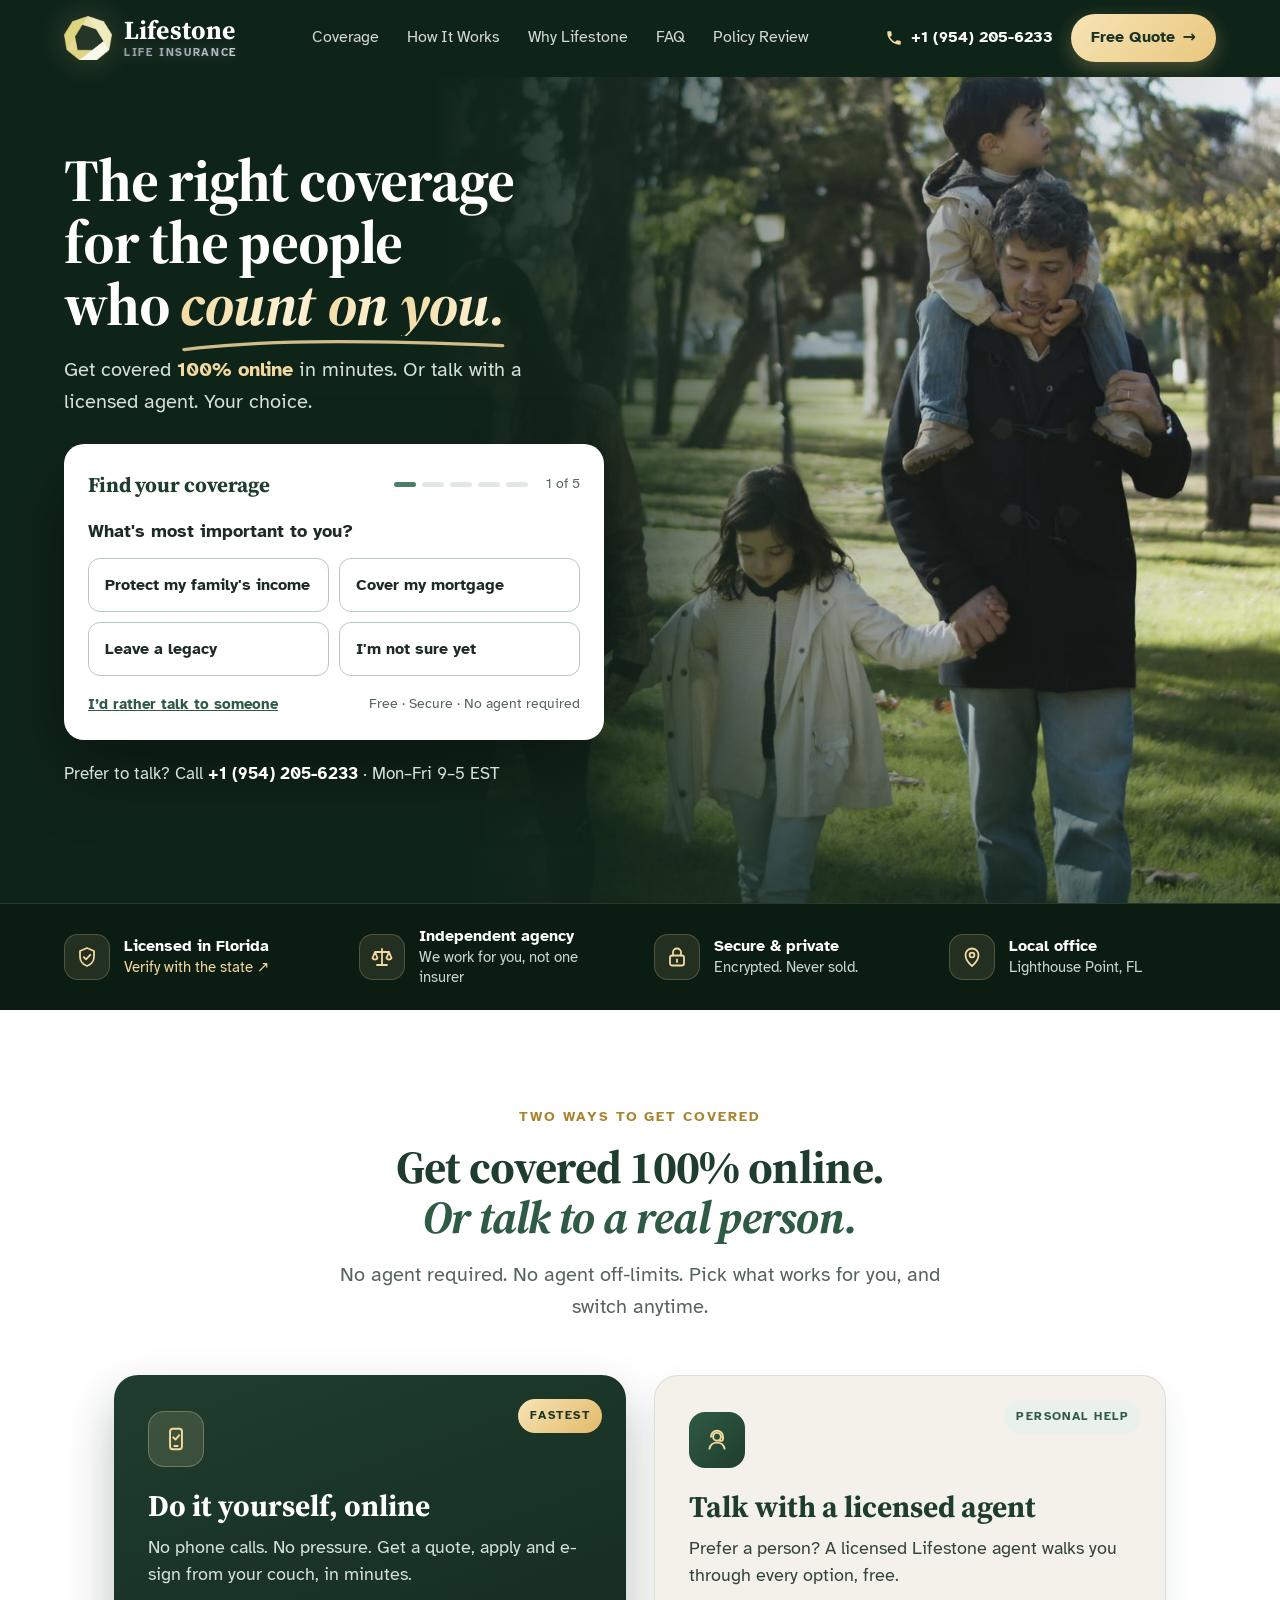
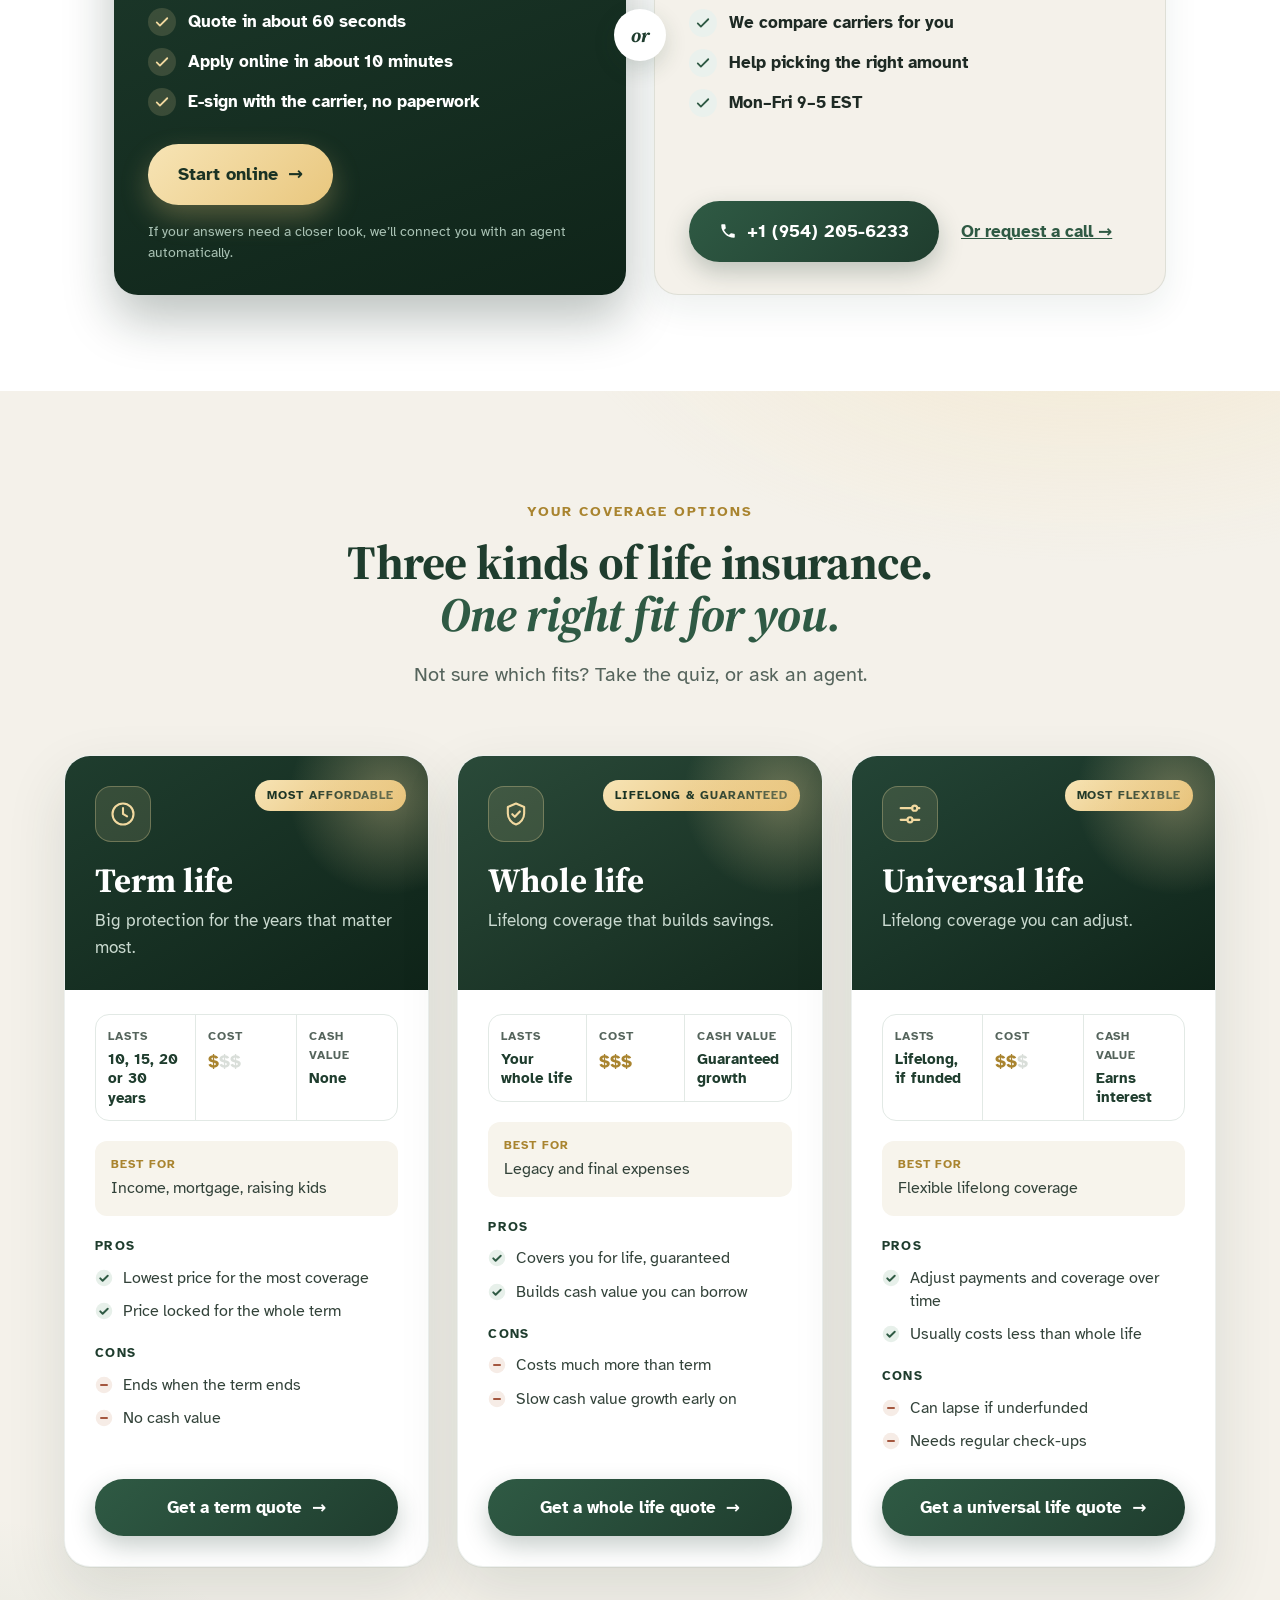
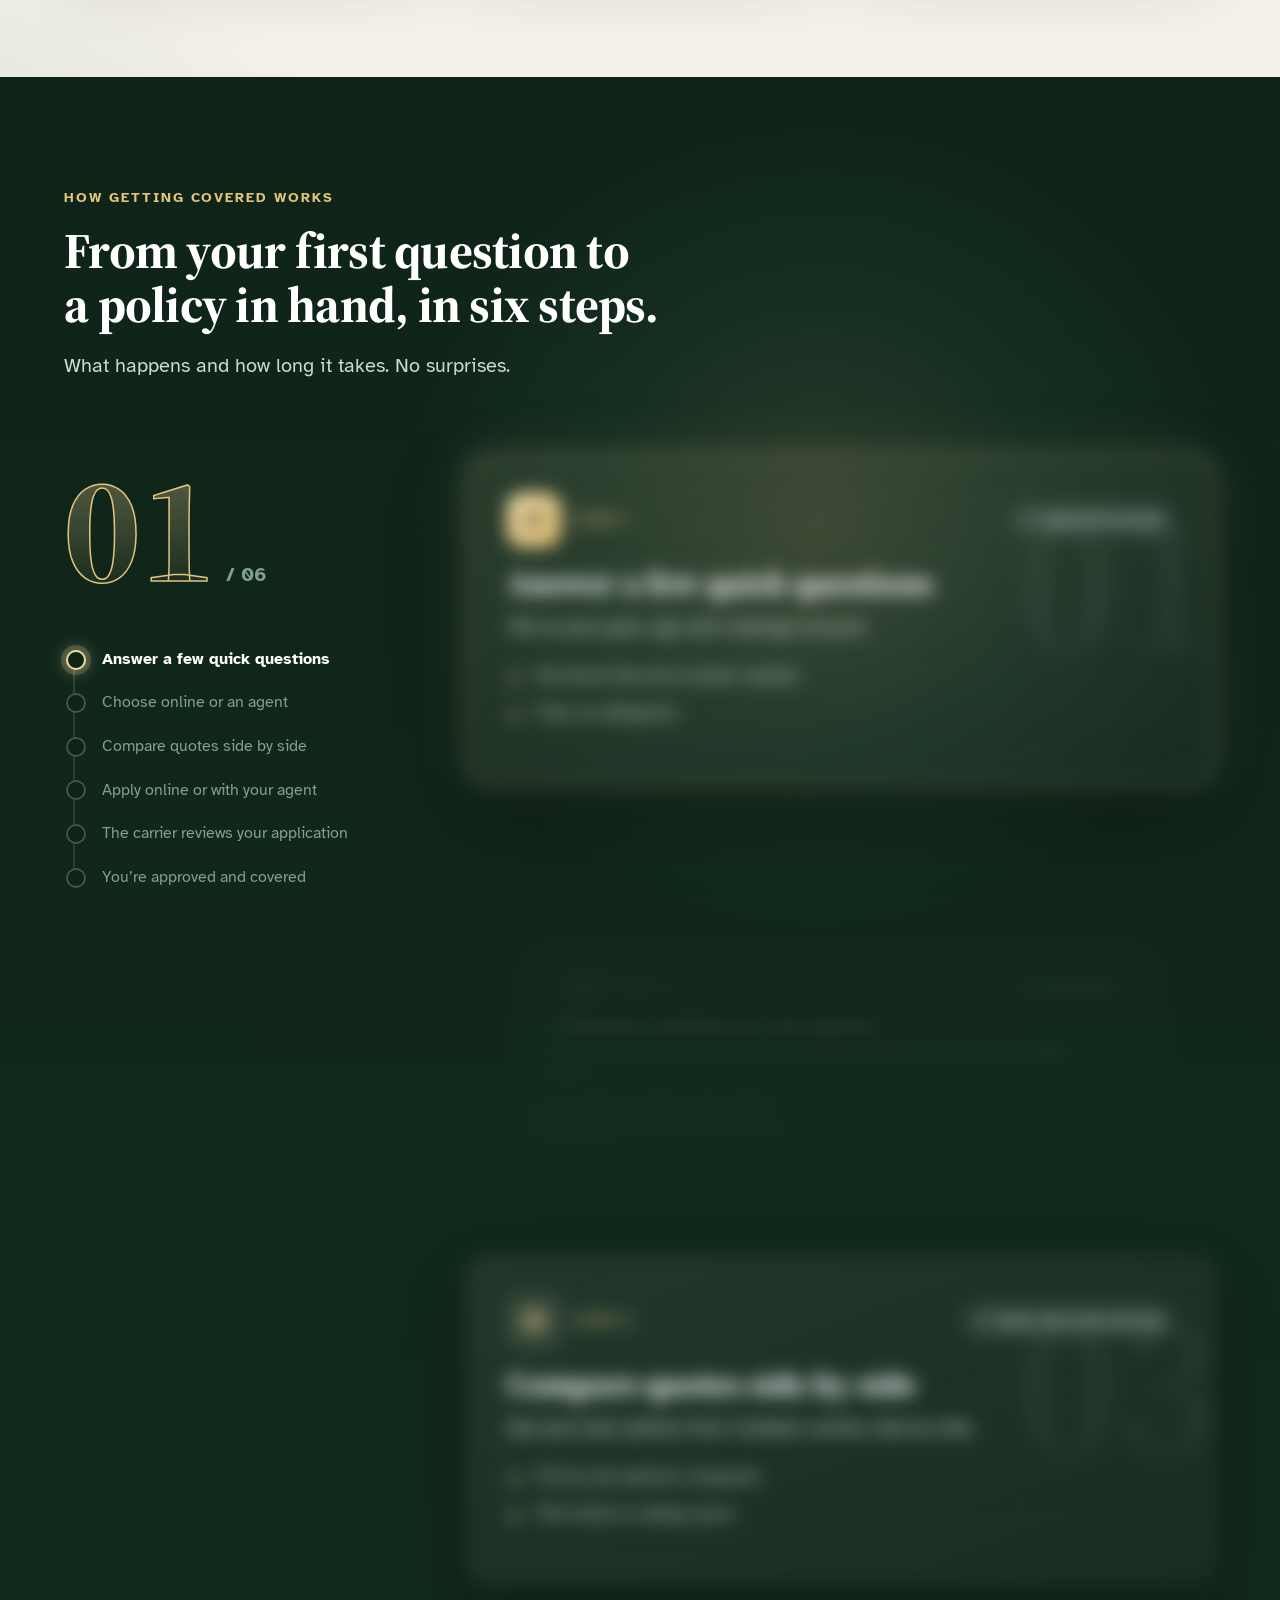
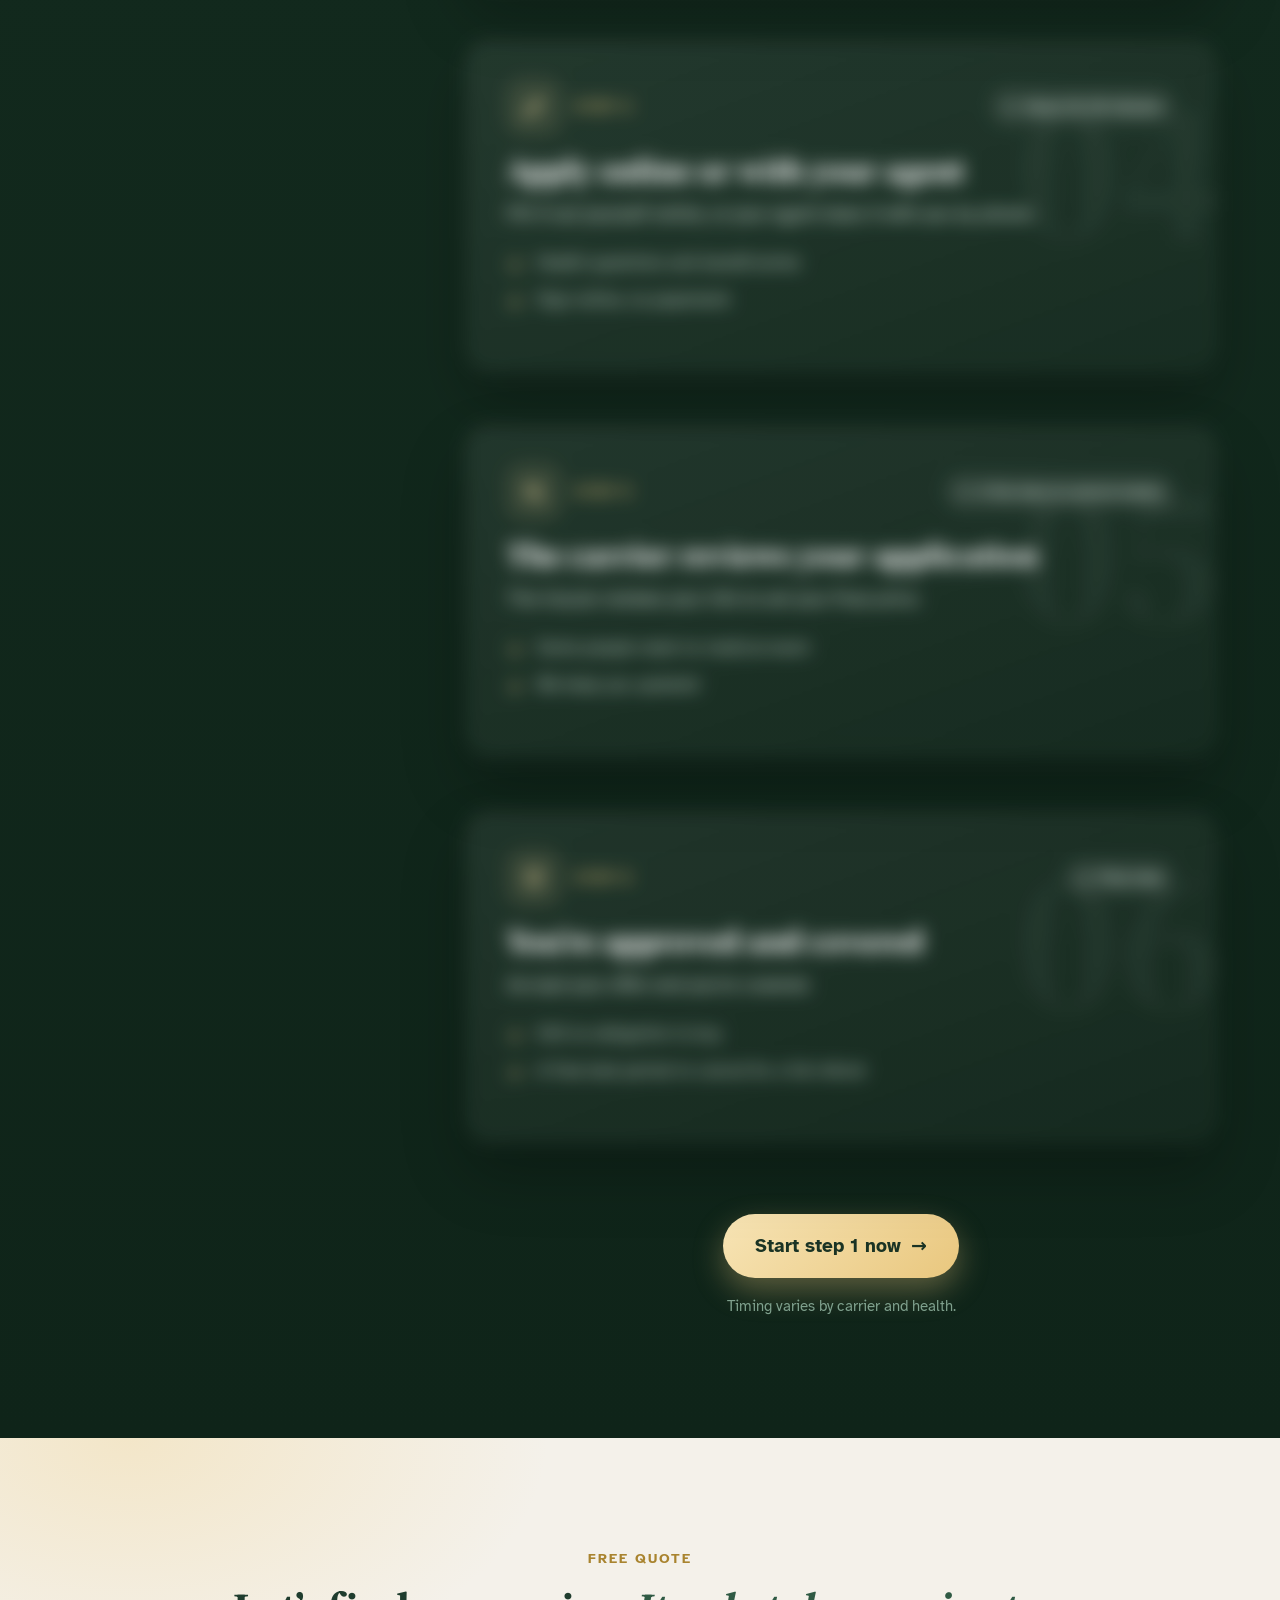
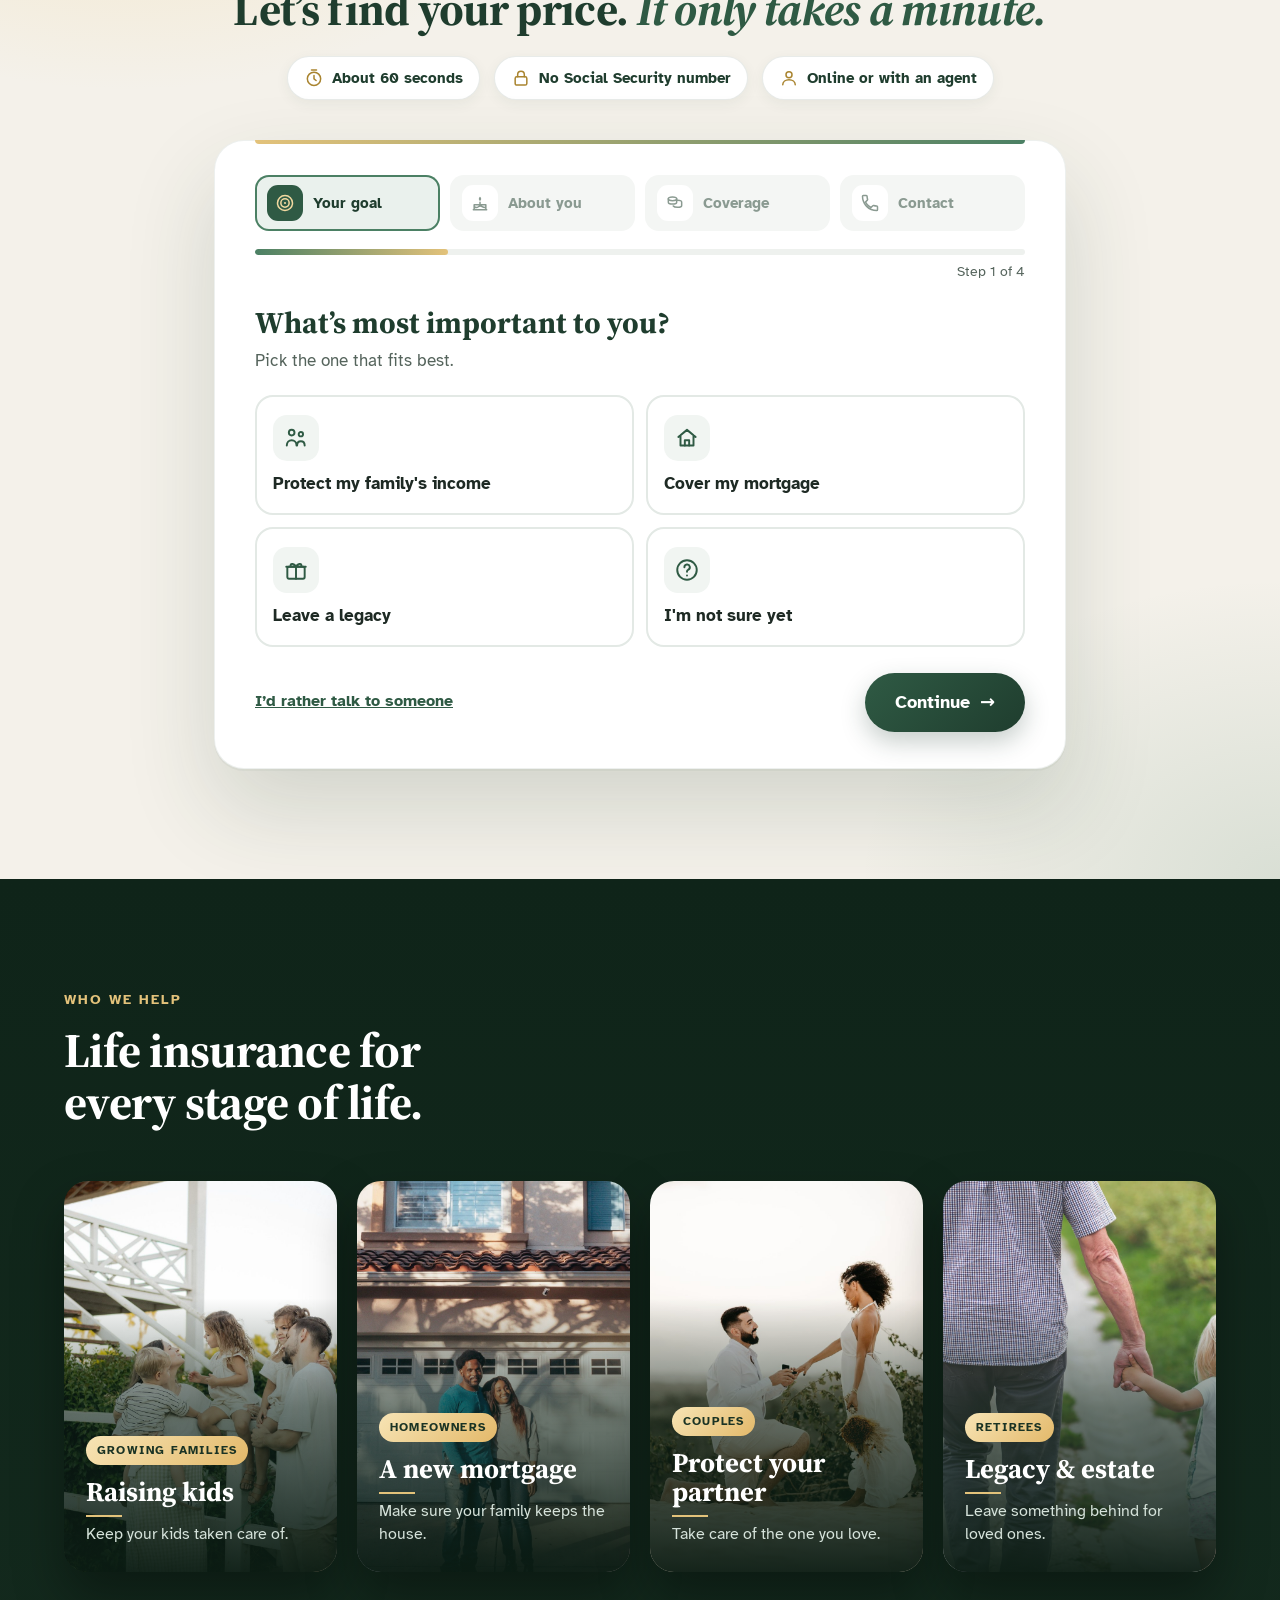
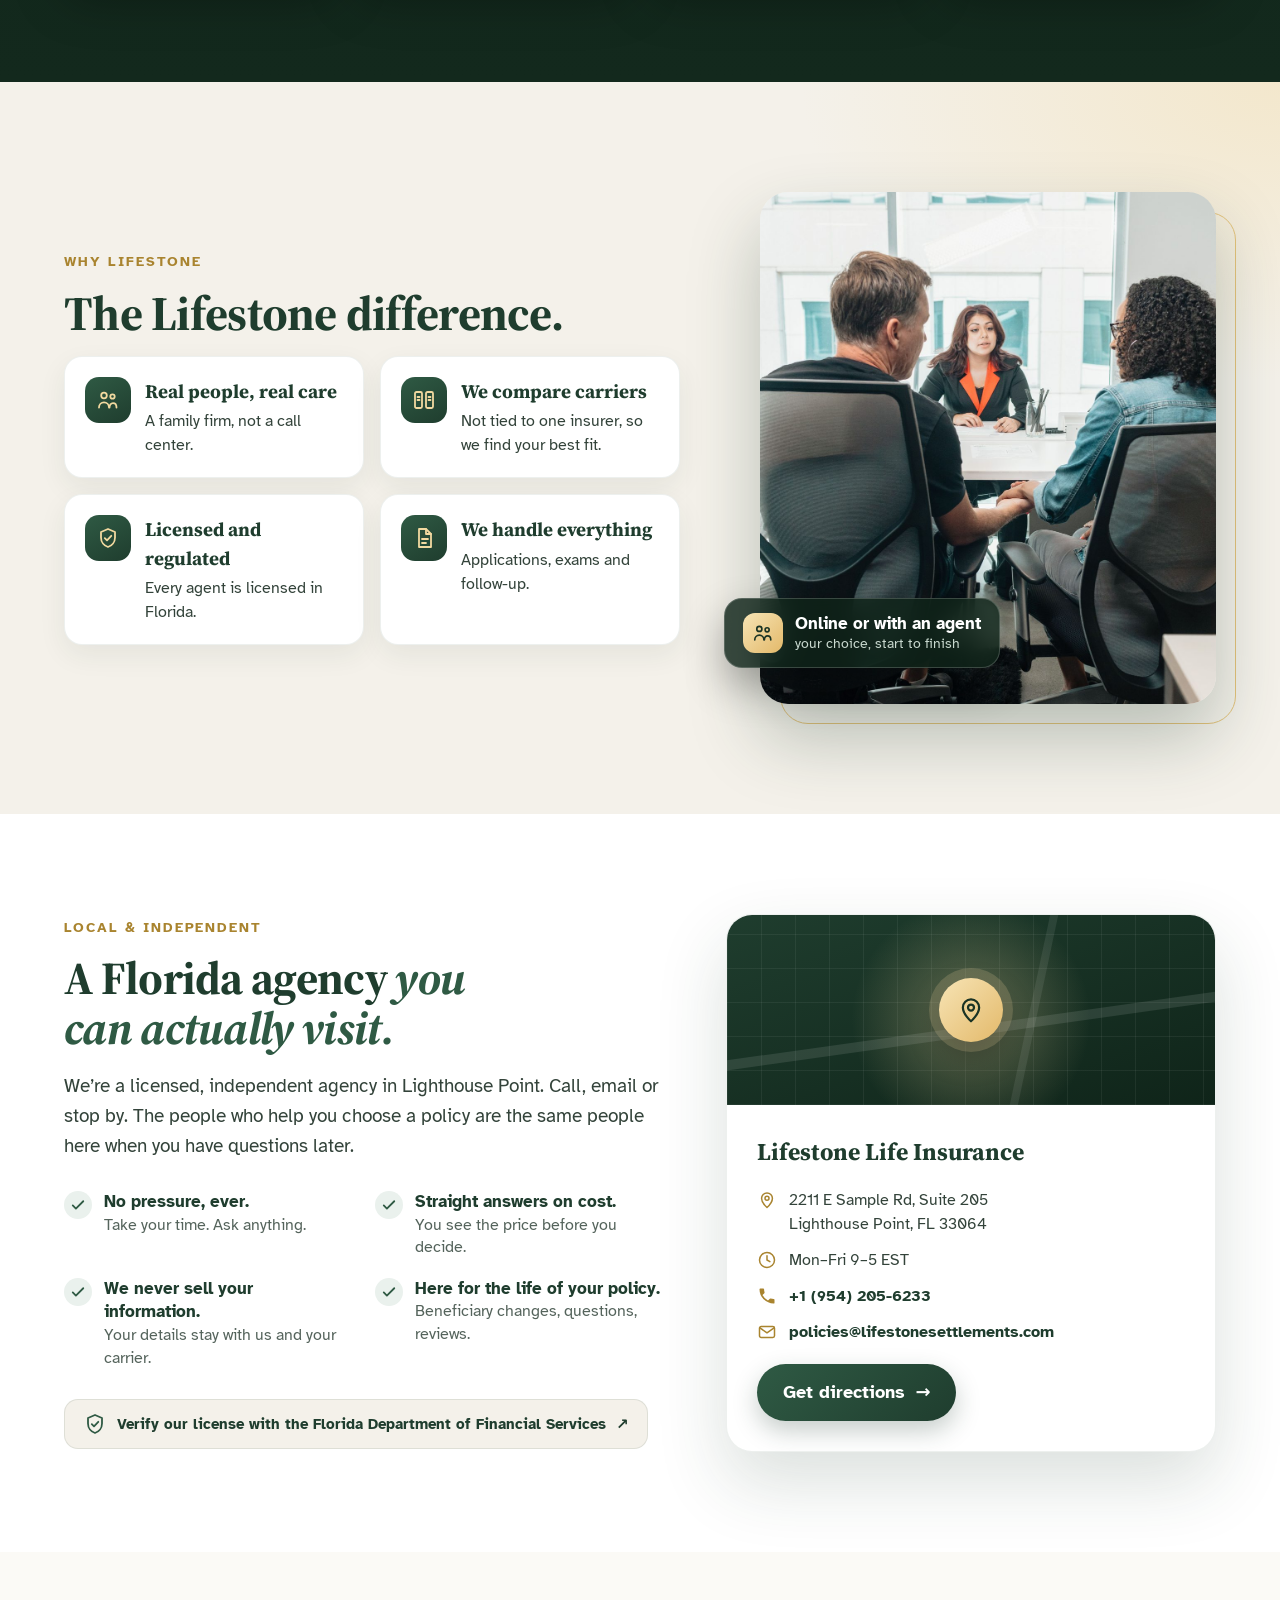
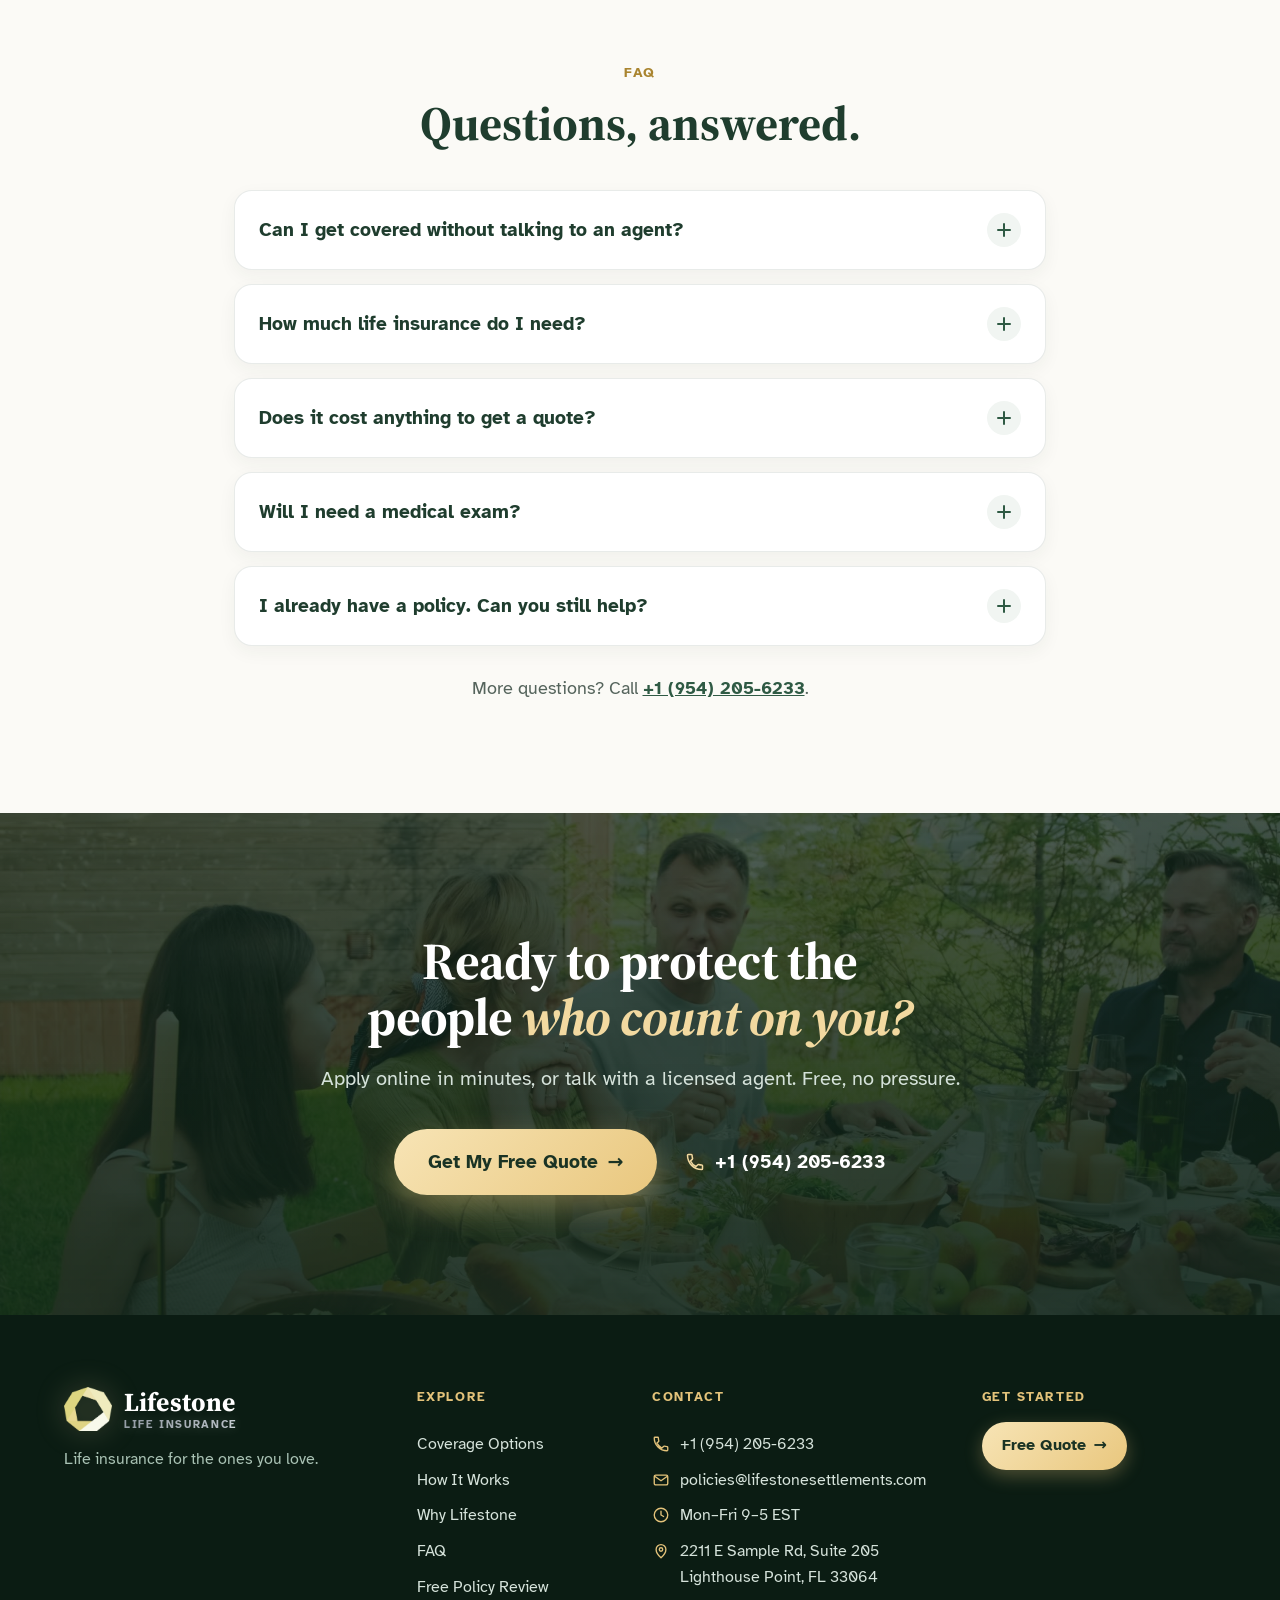
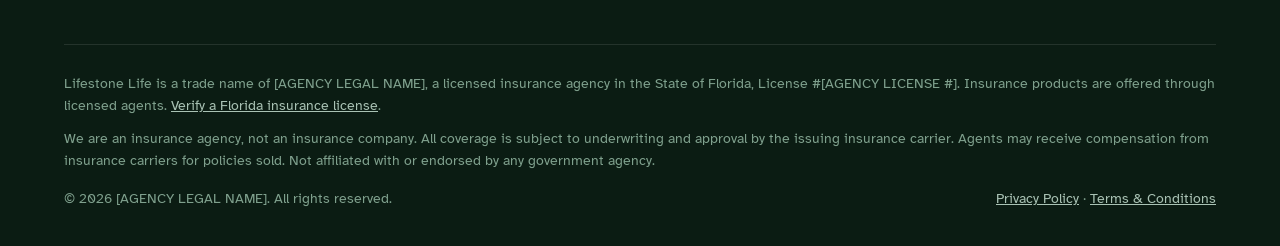
==== commit d0e8044f: "Add trust signals: trust bar, local office section, license verification and security notes Co-Autho" ====
--- a/index.html
+++ b/index.html
@@ -394,6 +394,56 @@
  .qf-navl{justify-content:center;width:100%}
 }
 @media (max-width:420px){ .hq-fields{grid-template-columns:1fr} }
+/* ---------- Trust bar ---------- */
+.tb{background:#0B1C13;border-top:1px solid rgba(242,217,160,.14);color:#C9D9CF}
+.tb-list{list-style:none;margin:0 auto;max-width:1200px;padding:22px 24px;display:grid;grid-template-columns:repeat(4,1fr);gap:16px 28px}
+.tb-list li{display:flex;align-items:center;gap:14px;font-size:15px;line-height:1.35}
+.tb-list b{display:block;color:#FFFFFF;font-size:16px}
+.tb-list a{color:#F2D9A0;text-decoration:none}
+.tb-list a:hover{text-decoration:underline}
+.tb-ic{display:grid;place-items:center;flex:none;width:46px;height:46px;border-radius:14px;background:rgba(242,217,160,.1);color:#F2D9A0;box-shadow:inset 0 0 0 1px rgba(242,217,160,.22)}
+@media (max-width:980px){.tb-list{grid-template-columns:1fr 1fr}}
+@media (max-width:520px){.tb-list{gap:16px 14px;padding:20px 16px}.tb-list li{gap:10px;font-size:13.5px}.tb-list b{font-size:14.5px}.tb-ic{width:38px;height:38px;border-radius:12px}.tb-ic svg{width:20px;height:20px}}
+
+/* ---------- Local office ---------- */
+.lo{background:#FFFFFF;color:var(--ink)}
+.lo-wrap{max-width:1200px;margin:0 auto;padding:100px 24px;display:grid;grid-template-columns:1.1fr .9fr;gap:64px;align-items:center}
+.lo-eyebrow{margin:0 0 14px;font-size:14px;font-weight:700;letter-spacing:.14em;text-transform:uppercase;color:#A9842F}
+.lo h2{font-size:46px;line-height:1.08;letter-spacing:-.015em;margin:0 0 18px;color:var(--deep);text-wrap:balance}
+.lo h2 em{font-style:italic;color:#2F5A44}
+.lo-lead{margin:0 0 28px;font-size:19px;line-height:1.6;color:var(--body2)}
+.lo-list{list-style:none;margin:0 0 30px;padding:0;display:grid;grid-template-columns:1fr 1fr;gap:18px 24px}
+.lo-list li{display:flex;gap:12px;align-items:flex-start;font-size:15.5px;line-height:1.45;color:var(--muted)}
+.lo-list b{display:block;color:var(--deep);font-size:16.5px}
+.lo-ck{display:grid;place-items:center;flex:none;width:28px;height:28px;border-radius:50%;background:#EAF1ED;color:#2F5A44;margin-top:1px}
+.lo-verify{display:inline-flex;align-items:center;gap:10px;padding:12px 18px;border-radius:14px;background:#F4F1EA;border:1px solid rgba(31,61,46,.1);color:var(--deep);font-weight:700;font-size:15px;text-decoration:none;line-height:1.35}
+.lo-verify svg{flex:none;color:#2F5A44}
+.lo-verify:hover{border-color:#4B8064;color:var(--deep)}
+.lo-card{border-radius:26px;overflow:hidden;background:#FFFFFF;box-shadow:0 30px 70px rgba(31,61,46,.16);border:1px solid rgba(31,61,46,.08)}
+.lo-map{position:relative;height:190px;display:grid;place-items:center;background:
+ radial-gradient(circle at 50% 55%,rgba(242,217,160,.35),transparent 45%),
+ repeating-linear-gradient(0deg,rgba(255,255,255,.06) 0 1px,transparent 1px 34px),
+ repeating-linear-gradient(90deg,rgba(255,255,255,.06) 0 1px,transparent 1px 34px),
+ linear-gradient(160deg,#1F3D2E,#0F2419)}
+.lo-map::before{content:"";position:absolute;left:-10%;right:-10%;top:58%;height:10px;background:rgba(255,255,255,.1);transform:rotate(-8deg)}
+.lo-map::after{content:"";position:absolute;top:-10%;bottom:-10%;left:62%;width:8px;background:rgba(255,255,255,.08);transform:rotate(12deg)}
+.lo-pin{position:relative;z-index:1;display:grid;place-items:center;width:64px;height:64px;border-radius:50%;background:linear-gradient(135deg,#F7E4B5,#E3B96A);color:#1A3324;box-shadow:0 0 0 10px rgba(242,217,160,.18),0 14px 30px rgba(0,0,0,.35)}
+.lo-pin svg{width:30px;height:30px}
+.lo-info{padding:28px 30px 30px}
+.lo-name{margin:0 0 16px;font-family:var(--serif);font-weight:700;font-size:24px;color:var(--deep)}
+.lo-row{display:flex;gap:12px;align-items:flex-start;margin:0 0 12px;font-size:16px;line-height:1.5;color:var(--body2)}
+.lo-row svg{flex:none;width:20px;height:20px;margin-top:2px;color:#A9842F}
+.lo-row a{color:var(--deep);font-weight:700;text-decoration:none}
+.lo-row a:hover{text-decoration:underline}
+.lo-dir{display:inline-flex;align-items:center;gap:10px;margin-top:8px;padding:14px 26px;min-height:52px;border-radius:999px;background:linear-gradient(135deg,#2F5A44,#1F3D2E);color:#FFFFFF;font-weight:700;text-decoration:none;box-shadow:0 10px 24px rgba(31,61,46,.25)}
+.lo-dir:hover{color:#FFFFFF;transform:translateY(-2px)}
+@media (max-width:960px){.lo-wrap{grid-template-columns:1fr;gap:44px;padding:72px 20px}.lo h2{font-size:34px}.lo-lead{font-size:18px}}
+@media (max-width:560px){.lo-list{grid-template-columns:1fr}.lo-info{padding:24px 22px 26px}}
+
+/* ---------- Form security note ---------- */
+.qf-secure{display:flex;align-items:center;justify-content:center;gap:8px;margin:18px 0 0;font-size:14px;color:var(--muted)}
+.qf-secure svg{color:#2F5A44}
+
 /* ---------- Two ways ---------- */
 .tw{background:#FFFFFF;color:var(--ink)}
 .tw-wrap{max-width:1100px;margin:0 auto;padding:96px 24px}
@@ -689,6 +739,9 @@
  body{padding-bottom:78px}
 }
 </style>
+<script type="application/ld+json">
+{"@context":"https://schema.org","@type":"InsuranceAgency","name":"Lifestone Life Insurance","url":"https://lifestonelife.com/","logo":"https://lifestonelife.com/icon-512.png","image":"https://lifestonelife.com/images/share-card.png","telephone":"+1-954-205-6233","email":"policies@lifestonesettlements.com","address":{"@type":"PostalAddress","streetAddress":"2211 E Sample Rd, Suite 205","addressLocality":"Lighthouse Point","addressRegion":"FL","postalCode":"33064","addressCountry":"US"},"areaServed":"FL","openingHoursSpecification":[{"@type":"OpeningHoursSpecification","dayOfWeek":["Monday","Tuesday","Wednesday","Thursday","Friday"],"opens":"09:00","closes":"17:00"}]}
+</script>
 </head>
 <body>
 
@@ -786,13 +839,22 @@
         <input type="hidden" name="interest" value="">
         <div class="hq-foot">
           <a href="agent-callback.html" class="hq-talk" data-lq-talk>I’d rather talk to someone</a>
-          <span class="hq-note">Free · No agent required</span>
+          <span class="hq-note">Free · Secure · No agent required</span>
         </div>
       </form>
 
       <a href="tel:+19542056233" class="hx-tel hx-fade" style="--d:1.1s">Prefer to talk? Call <b>+1 (954) 205-6233</b> · Mon–Fri 9–5 EST</a>
     </div>
   </div>
+</section>
+
+<section class="tb" aria-label="Why you can trust Lifestone">
+  <ul class="tb-list">
+    <li><span class="tb-ic"><svg width="24" height="24" viewBox="0 0 24 24" aria-hidden="true"><path d="M12 3l7 3v5.5c0 4.4-3 8.2-7 9.5-4-1.3-7-5.1-7-9.5V6z" fill="none" stroke="currentColor" stroke-width="1.8" stroke-linecap="round" stroke-linejoin="round"/><path d="M8.8 12.2l2.2 2.2 4.3-4.6" fill="none" stroke="currentColor" stroke-width="1.8" stroke-linecap="round" stroke-linejoin="round"/></svg></span><span><b>Licensed in Florida</b><a href="https://licenseesearch.fldfs.com/" target="_blank" rel="noopener">Verify with the state <span aria-hidden="true">↗</span></a></span></li>
+    <li><span class="tb-ic"><svg width="24" height="24" viewBox="0 0 24 24" aria-hidden="true"><path d="M12 4v16M7 20h10M5 7h14M5 7l-2.5 6a2.8 2.8 0 0 0 5 0zM19 7l-2.5 6a2.8 2.8 0 0 0 5 0z" fill="none" stroke="currentColor" stroke-width="1.8" stroke-linecap="round" stroke-linejoin="round"/></svg></span><span><b>Independent agency</b>We work for you, not one insurer</span></li>
+    <li><span class="tb-ic"><svg width="24" height="24" viewBox="0 0 24 24" aria-hidden="true"><rect x="5" y="10.5" width="14" height="10" rx="2" fill="none" stroke="currentColor" stroke-width="1.8" stroke-linecap="round" stroke-linejoin="round"/><path d="M8 10.5V7.5a4 4 0 0 1 8 0v3M12 14.5v2.5" fill="none" stroke="currentColor" stroke-width="1.8" stroke-linecap="round" stroke-linejoin="round"/></svg></span><span><b>Secure &amp; private</b>Encrypted. Never sold.</span></li>
+    <li><span class="tb-ic"><svg width="24" height="24" viewBox="0 0 24 24" aria-hidden="true"><path d="M12 21s-6.5-5.6-6.5-11a6.5 6.5 0 0 1 13 0C18.5 15.4 12 21 12 21z" fill="none" stroke="currentColor" stroke-width="1.8" stroke-linecap="round" stroke-linejoin="round"/><circle cx="12" cy="10" r="2.4" fill="none" stroke="currentColor" stroke-width="1.8" stroke-linecap="round" stroke-linejoin="round"/></svg></span><span><b>Local office</b>Lighthouse Point, FL</span></li>
+  </ul>
 </section>
 
 <section id="ways" class="tw" aria-labelledby="tw-title">
@@ -1055,6 +1117,7 @@
         <div class="lq-hp" aria-hidden="true"><label>Website <input type="text" name="website" data-hp tabindex="-1" autocomplete="off"></label></div>
         <p class="qc-error" role="alert" data-lq-error></p>
         <div class="qc-nav qf-nav"><span class="qf-navl"><button type="button" class="qc-back qf-back" data-lq-back>← Back</button><a href="agent-callback.html" class="qf-talk" data-lq-talk>I’d rather talk to someone</a></span><button type="submit" class="qf-next qf-submit">Get My Free Quote <span aria-hidden="true">→</span></button></div>
+        <p class="qf-secure"><svg width="16" height="16" viewBox="0 0 24 24" aria-hidden="true"><rect x="5" y="10.5" width="14" height="10" rx="2" fill="none" stroke="currentColor" stroke-width="1.8" stroke-linecap="round" stroke-linejoin="round"/><path d="M8 10.5V7.5a4 4 0 0 1 8 0v3" fill="none" stroke="currentColor" stroke-width="1.8" stroke-linecap="round" stroke-linejoin="round"/></svg> Secure &amp; encrypted. We never sell your information.</p>
       </div>
       <input type="hidden" name="interest" value="">
     </form>
@@ -1127,6 +1190,29 @@
   </div>
 </section>
 
+<section id="office" class="lo" aria-labelledby="lo-title">
+  <div class="lo-wrap">
+    <div class="lo-copy">
+      <p class="lo-eyebrow">Local &amp; independent</p>
+      <h2 id="lo-title">A Florida agency <em>you can actually visit.</em></h2>
+      <p class="lo-lead">We’re a licensed, independent agency in Lighthouse Point. Call, email or stop by. The people who help you choose a policy are the same people here when you have questions later.</p>
+      <ul class="lo-list"><li><span class="lo-ck"><svg width="18" height="18" viewBox="0 0 24 24" aria-hidden="true"><path d="M5 12.5l4.2 4.2L19 7" fill="none" stroke="currentColor" stroke-width="2.4" stroke-linecap="round" stroke-linejoin="round"/></svg></span><span><b>No pressure, ever.</b>Take your time. Ask anything.</span></li><li><span class="lo-ck"><svg width="18" height="18" viewBox="0 0 24 24" aria-hidden="true"><path d="M5 12.5l4.2 4.2L19 7" fill="none" stroke="currentColor" stroke-width="2.4" stroke-linecap="round" stroke-linejoin="round"/></svg></span><span><b>Straight answers on cost.</b>You see the price before you decide.</span></li><li><span class="lo-ck"><svg width="18" height="18" viewBox="0 0 24 24" aria-hidden="true"><path d="M5 12.5l4.2 4.2L19 7" fill="none" stroke="currentColor" stroke-width="2.4" stroke-linecap="round" stroke-linejoin="round"/></svg></span><span><b>We never sell your information.</b>Your details stay with us and your carrier.</span></li><li><span class="lo-ck"><svg width="18" height="18" viewBox="0 0 24 24" aria-hidden="true"><path d="M5 12.5l4.2 4.2L19 7" fill="none" stroke="currentColor" stroke-width="2.4" stroke-linecap="round" stroke-linejoin="round"/></svg></span><span><b>Here for the life of your policy.</b>Beneficiary changes, questions, reviews.</span></li></ul>
+      <a href="https://licenseesearch.fldfs.com/" class="lo-verify" target="_blank" rel="noopener"><svg width="24" height="24" viewBox="0 0 24 24" aria-hidden="true"><path d="M12 3l7 3v5.5c0 4.4-3 8.2-7 9.5-4-1.3-7-5.1-7-9.5V6z" fill="none" stroke="currentColor" stroke-width="1.8" stroke-linecap="round" stroke-linejoin="round"/><path d="M8.8 12.2l2.2 2.2 4.3-4.6" fill="none" stroke="currentColor" stroke-width="1.8" stroke-linecap="round" stroke-linejoin="round"/></svg> Verify our license with the Florida Department of Financial Services <span aria-hidden="true">↗</span></a>
+    </div>
+    <div class="lo-card">
+      <div class="lo-map" aria-hidden="true"><span class="lo-pin"><svg width="24" height="24" viewBox="0 0 24 24" aria-hidden="true"><path d="M12 21s-6.5-5.6-6.5-11a6.5 6.5 0 0 1 13 0C18.5 15.4 12 21 12 21z" fill="none" stroke="currentColor" stroke-width="1.8" stroke-linecap="round" stroke-linejoin="round"/><circle cx="12" cy="10" r="2.4" fill="none" stroke="currentColor" stroke-width="1.8" stroke-linecap="round" stroke-linejoin="round"/></svg></span></div>
+      <div class="lo-info">
+        <p class="lo-name">Lifestone Life Insurance</p>
+        <p class="lo-row"><svg width="24" height="24" viewBox="0 0 24 24" aria-hidden="true"><path d="M12 21s-6.5-5.6-6.5-11a6.5 6.5 0 0 1 13 0C18.5 15.4 12 21 12 21z" fill="none" stroke="currentColor" stroke-width="1.8" stroke-linecap="round" stroke-linejoin="round"/><circle cx="12" cy="10" r="2.4" fill="none" stroke="currentColor" stroke-width="1.8" stroke-linecap="round" stroke-linejoin="round"/></svg><span>2211 E Sample Rd, Suite 205<br>Lighthouse Point, FL 33064</span></p>
+        <p class="lo-row"><svg width="24" height="24" viewBox="0 0 24 24" aria-hidden="true"><circle cx="12" cy="12" r="9" fill="none" stroke="currentColor" stroke-width="1.8" stroke-linecap="round" stroke-linejoin="round"/><path d="M12 7v5l3.5 2" fill="none" stroke="currentColor" stroke-width="1.8" stroke-linecap="round" stroke-linejoin="round"/></svg><span>Mon–Fri 9–5 EST</span></p>
+        <p class="lo-row"><svg width="24" height="24" viewBox="0 0 24 24" aria-hidden="true"><path d="M6.6 10.8a15.1 15.1 0 0 0 6.6 6.6l2.2-2.2a1 1 0 0 1 1-.25 11.4 11.4 0 0 0 3.6.57 1 1 0 0 1 1 1V20a1 1 0 0 1-1 1A17 17 0 0 1 3 4a1 1 0 0 1 1-1h3.5a1 1 0 0 1 1 1c0 1.25.2 2.45.57 3.57a1 1 0 0 1-.25 1z" fill="currentColor"/></svg><a href="tel:+19542056233">+1 (954) 205-6233</a></p>
+        <p class="lo-row"><svg width="24" height="24" viewBox="0 0 24 24" aria-hidden="true"><rect x="3" y="5.5" width="18" height="13" rx="2" fill="none" stroke="currentColor" stroke-width="1.8" stroke-linecap="round" stroke-linejoin="round"/><path d="M3.5 7l8.5 6 8.5-6" fill="none" stroke="currentColor" stroke-width="1.8" stroke-linecap="round" stroke-linejoin="round"/></svg><a href="mailto:policies@lifestonesettlements.com" style="overflow-wrap:anywhere">policies@lifestonesettlements.com</a></p>
+        <a href="https://www.google.com/maps/search/?api=1&amp;query=2211+E+Sample+Rd+Suite+205+Lighthouse+Point+FL+33064" class="lo-dir" target="_blank" rel="noopener">Get directions <span aria-hidden="true">→</span></a>
+      </div>
+    </div>
+  </div>
+</section>
+
 <section id="faq" class="fq" aria-labelledby="fq-title">
   <div class="fq-wrap">
     <header class="fq-intro">
@@ -1181,7 +1267,7 @@
       </div>
     </div>
     <div class="ft-legal">
-      <p>Lifestone Life is a trade name of [AGENCY LEGAL NAME], a licensed insurance agency in the State of Florida, License #[AGENCY LICENSE #]. Insurance products are offered through licensed agents.</p>
+      <p>Lifestone Life is a trade name of [AGENCY LEGAL NAME], a licensed insurance agency in the State of Florida, License #[AGENCY LICENSE #]. Insurance products are offered through licensed agents. <a href="https://licenseesearch.fldfs.com/" target="_blank" rel="noopener">Verify a Florida insurance license</a>.</p>
       <p>We are an insurance agency, not an insurance company. All coverage is subject to underwriting and approval by the issuing insurance carrier. Agents may receive compensation from insurance carriers for policies sold. Not affiliated with or endorsed by any government agency.</p>
       <div class="ft-bottom"><span>© 2026 [AGENCY LEGAL NAME]. All rights reserved.</span><span><a href="privacy.html">Privacy Policy</a> · <a href="terms.html">Terms &amp; Conditions</a></span></div>
     </div>
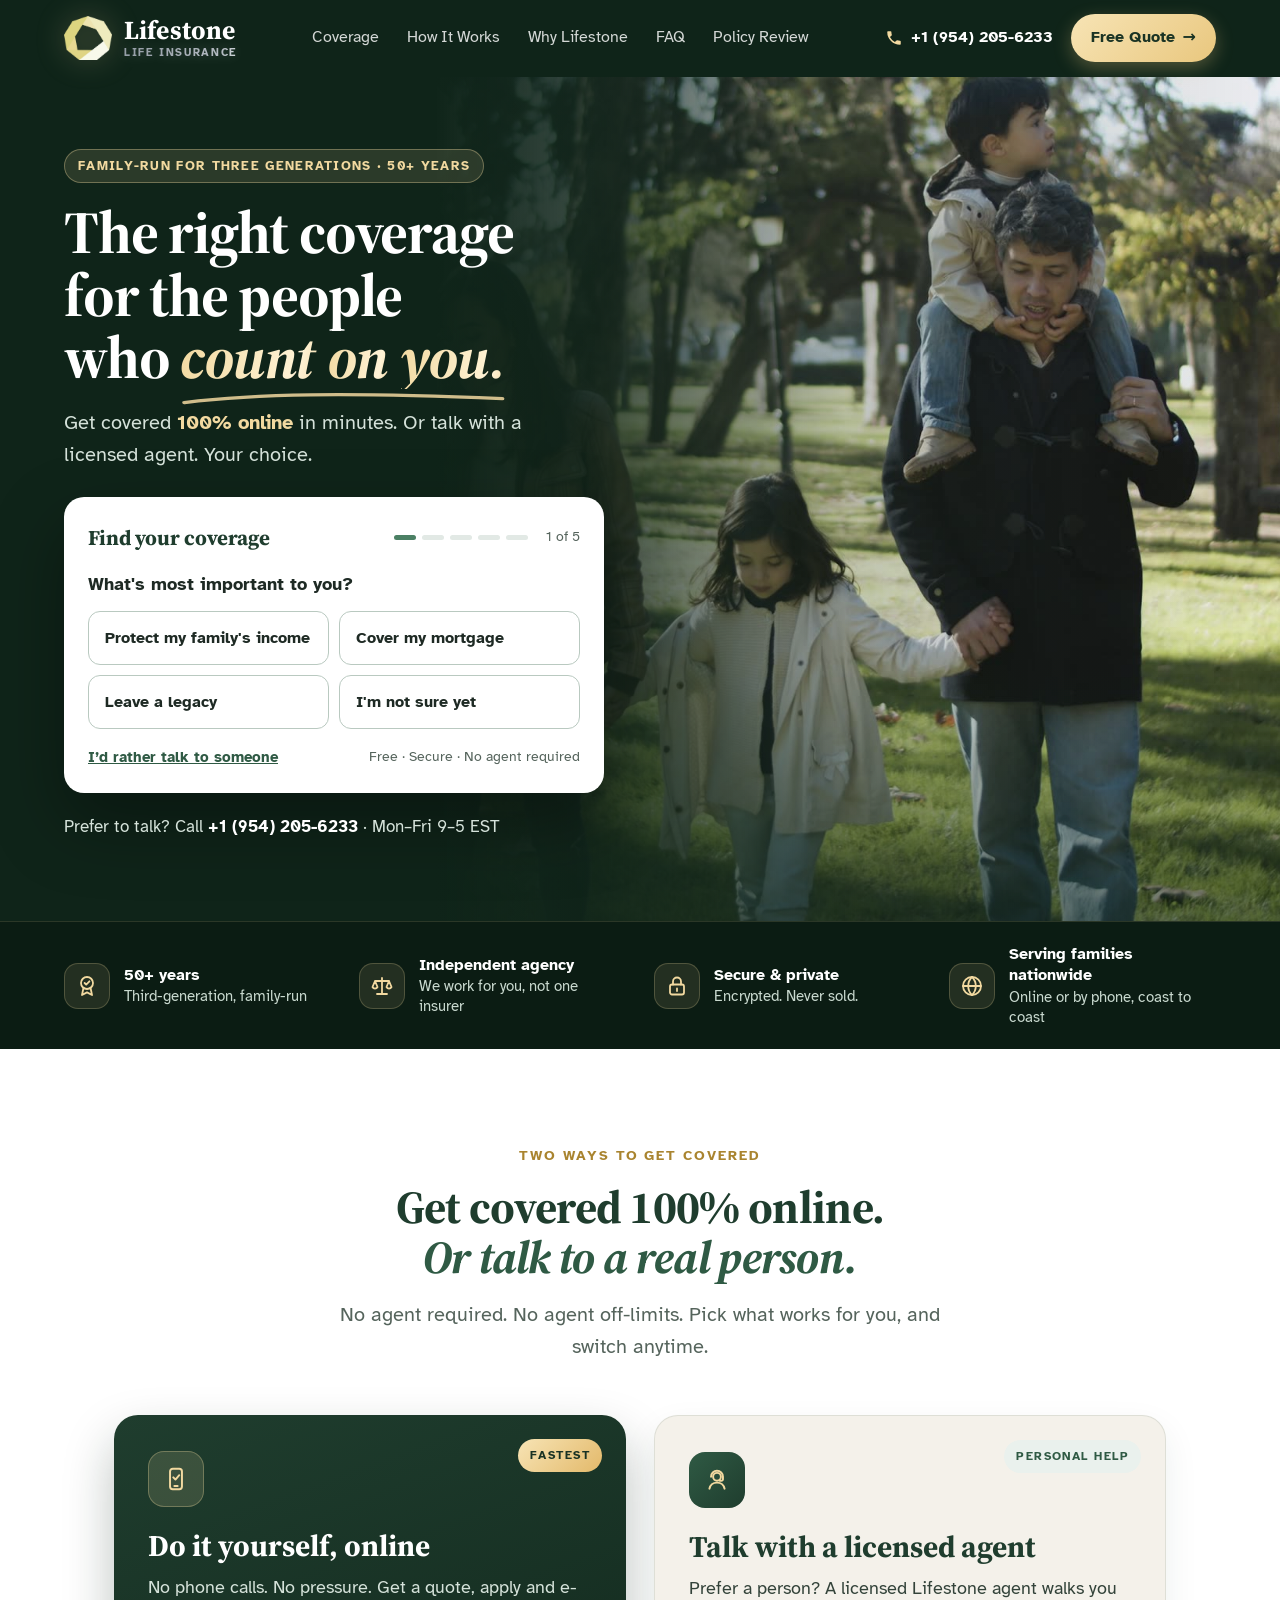
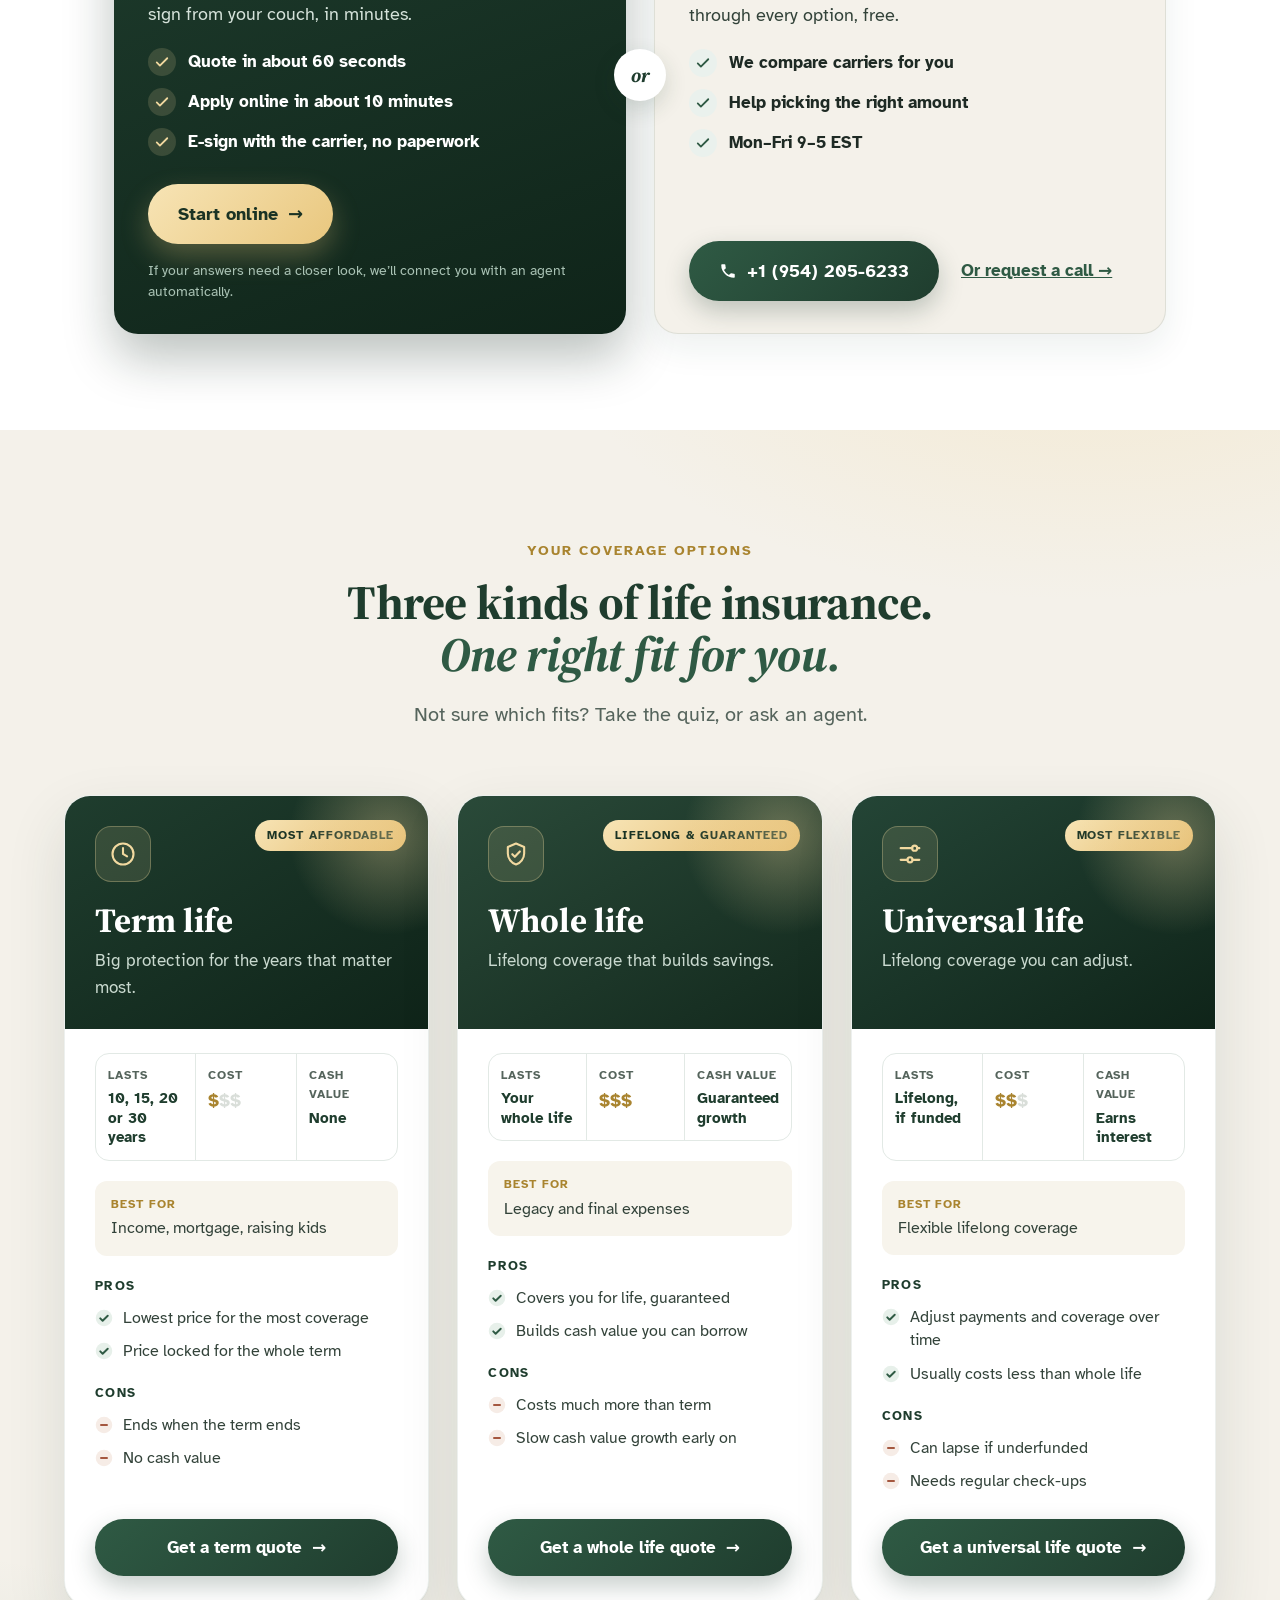
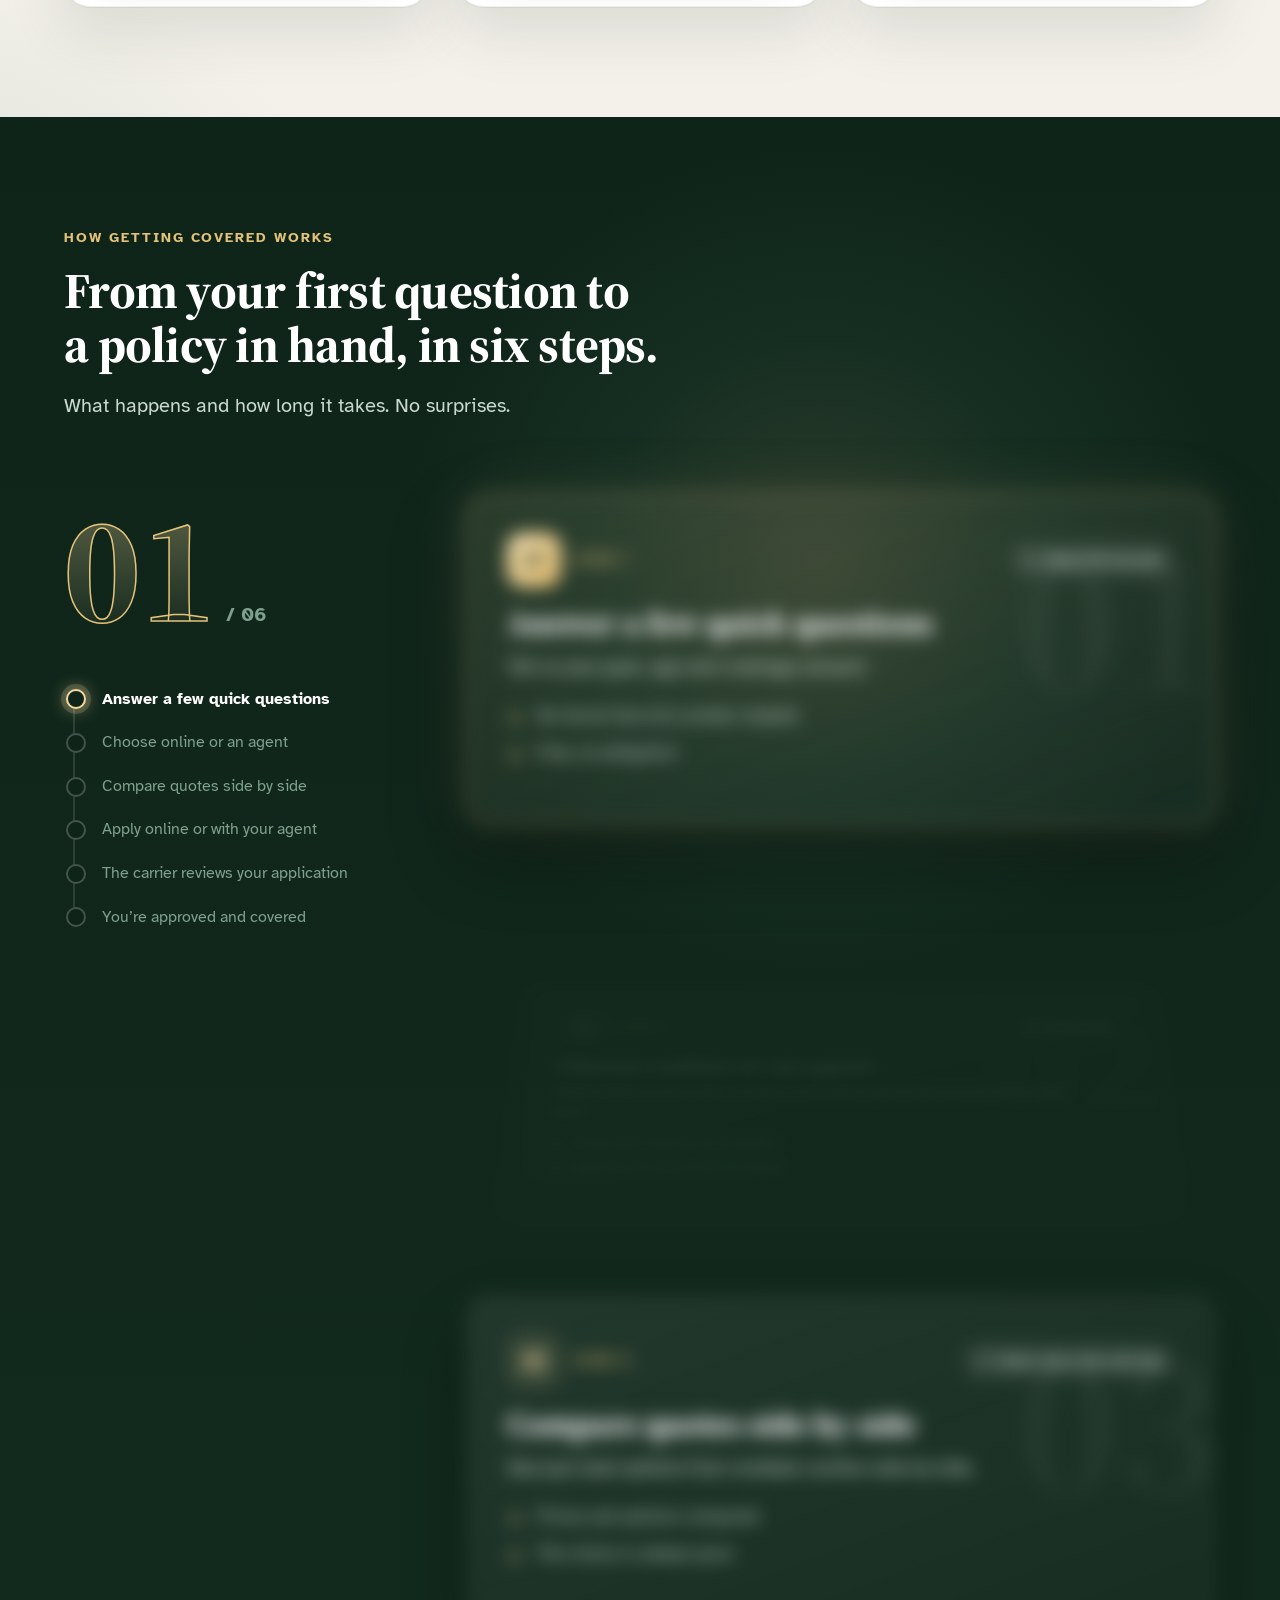
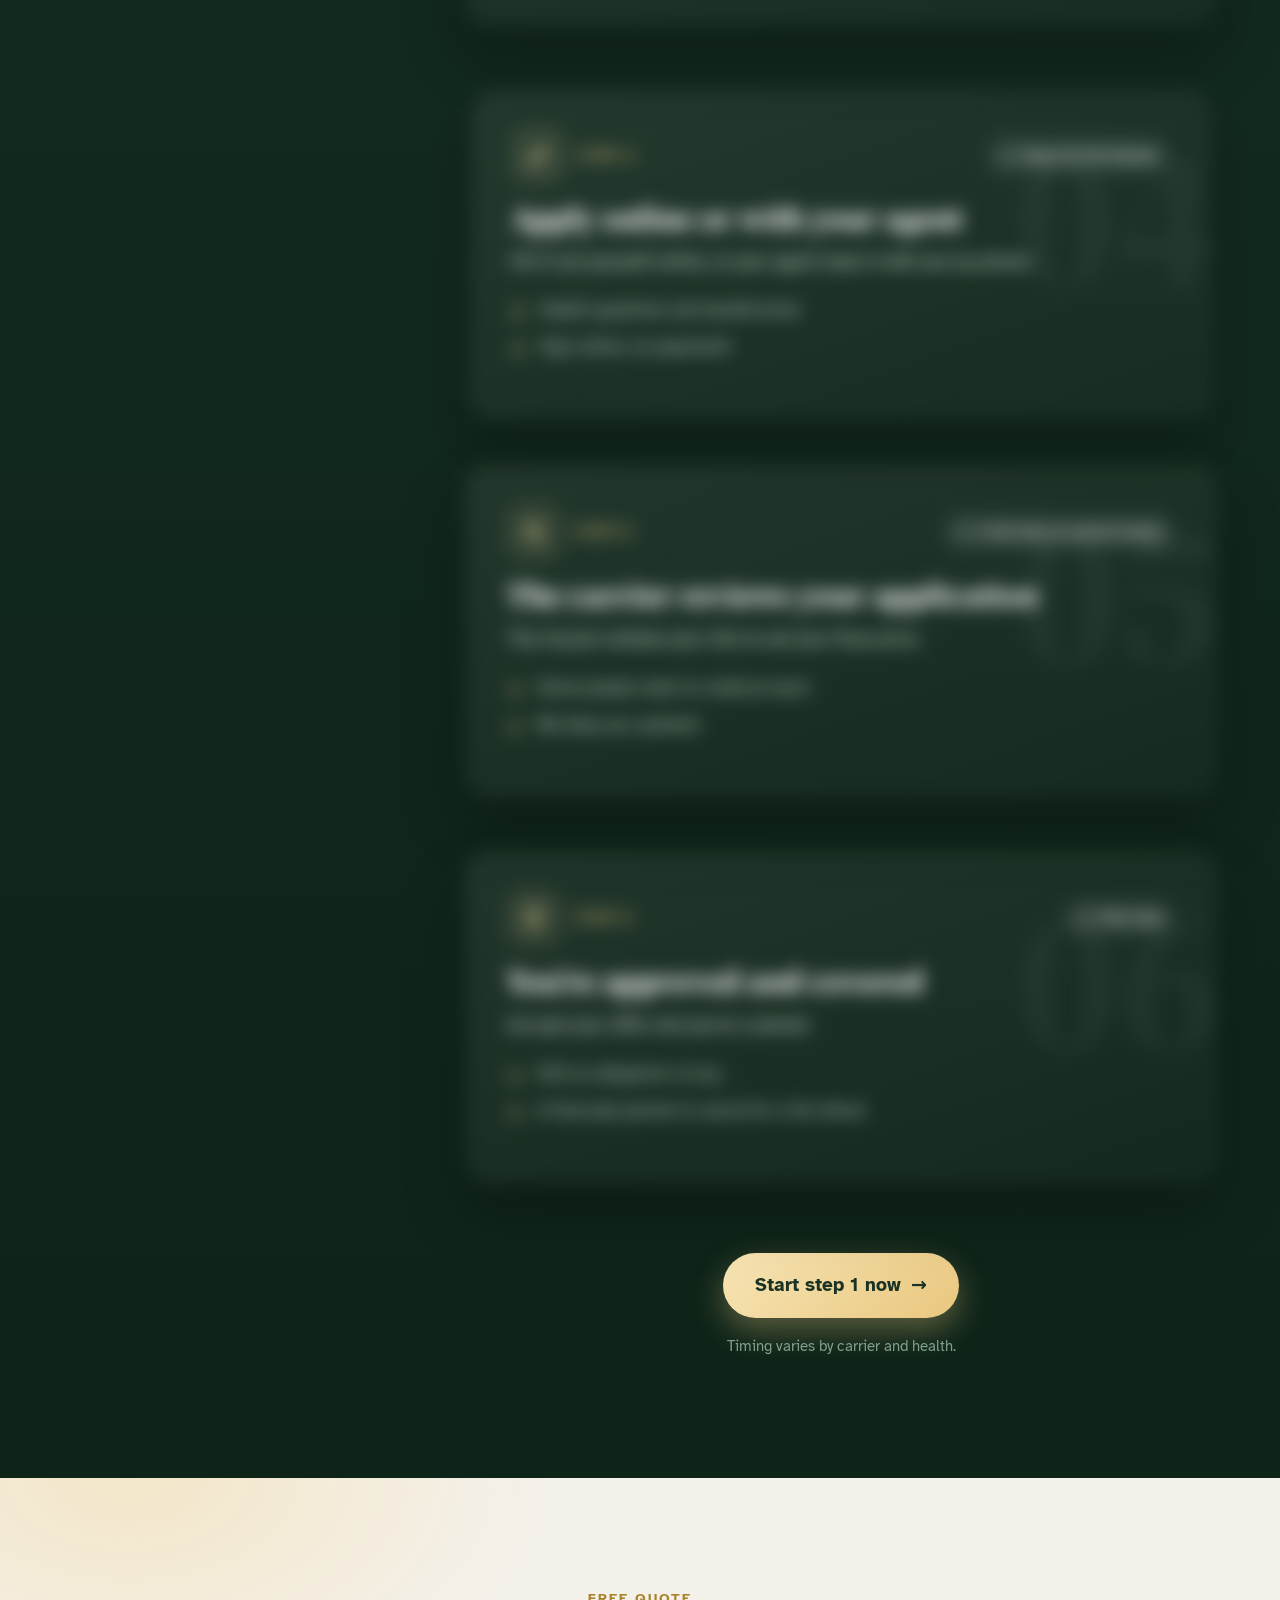
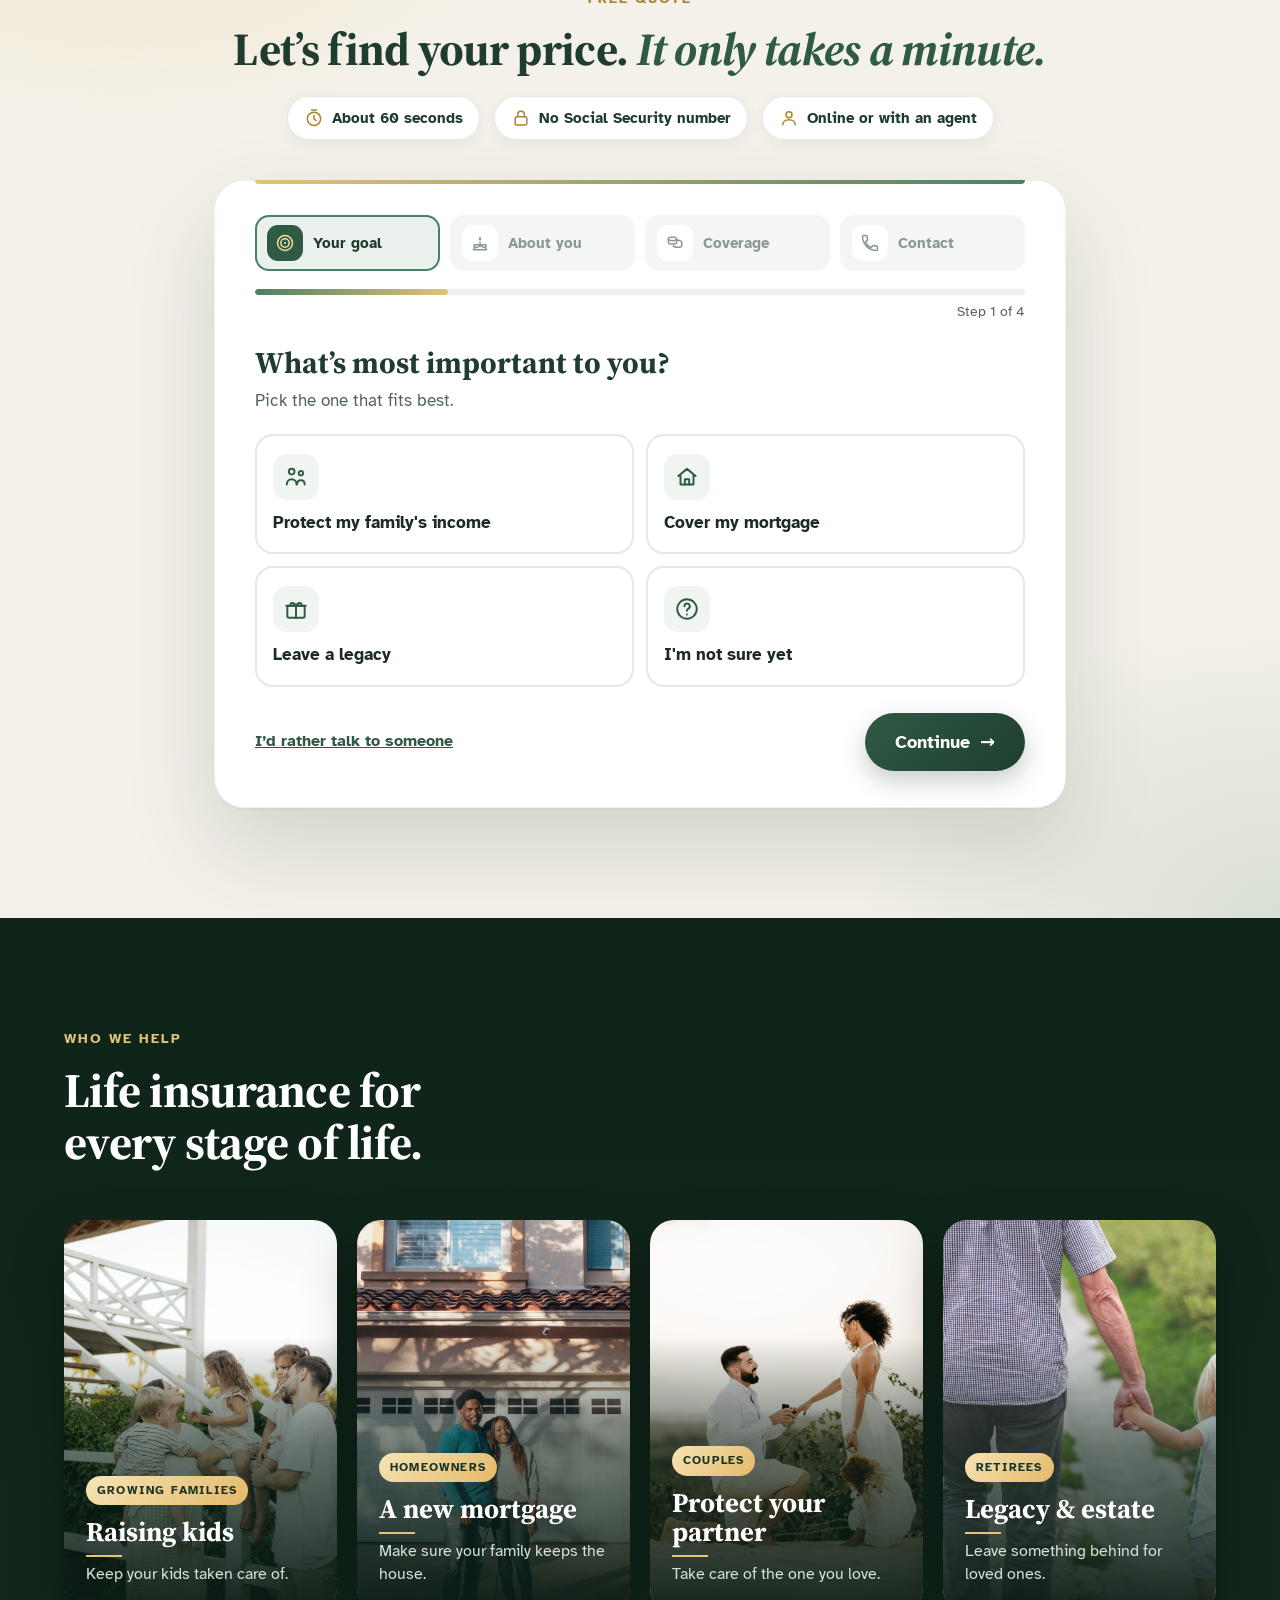
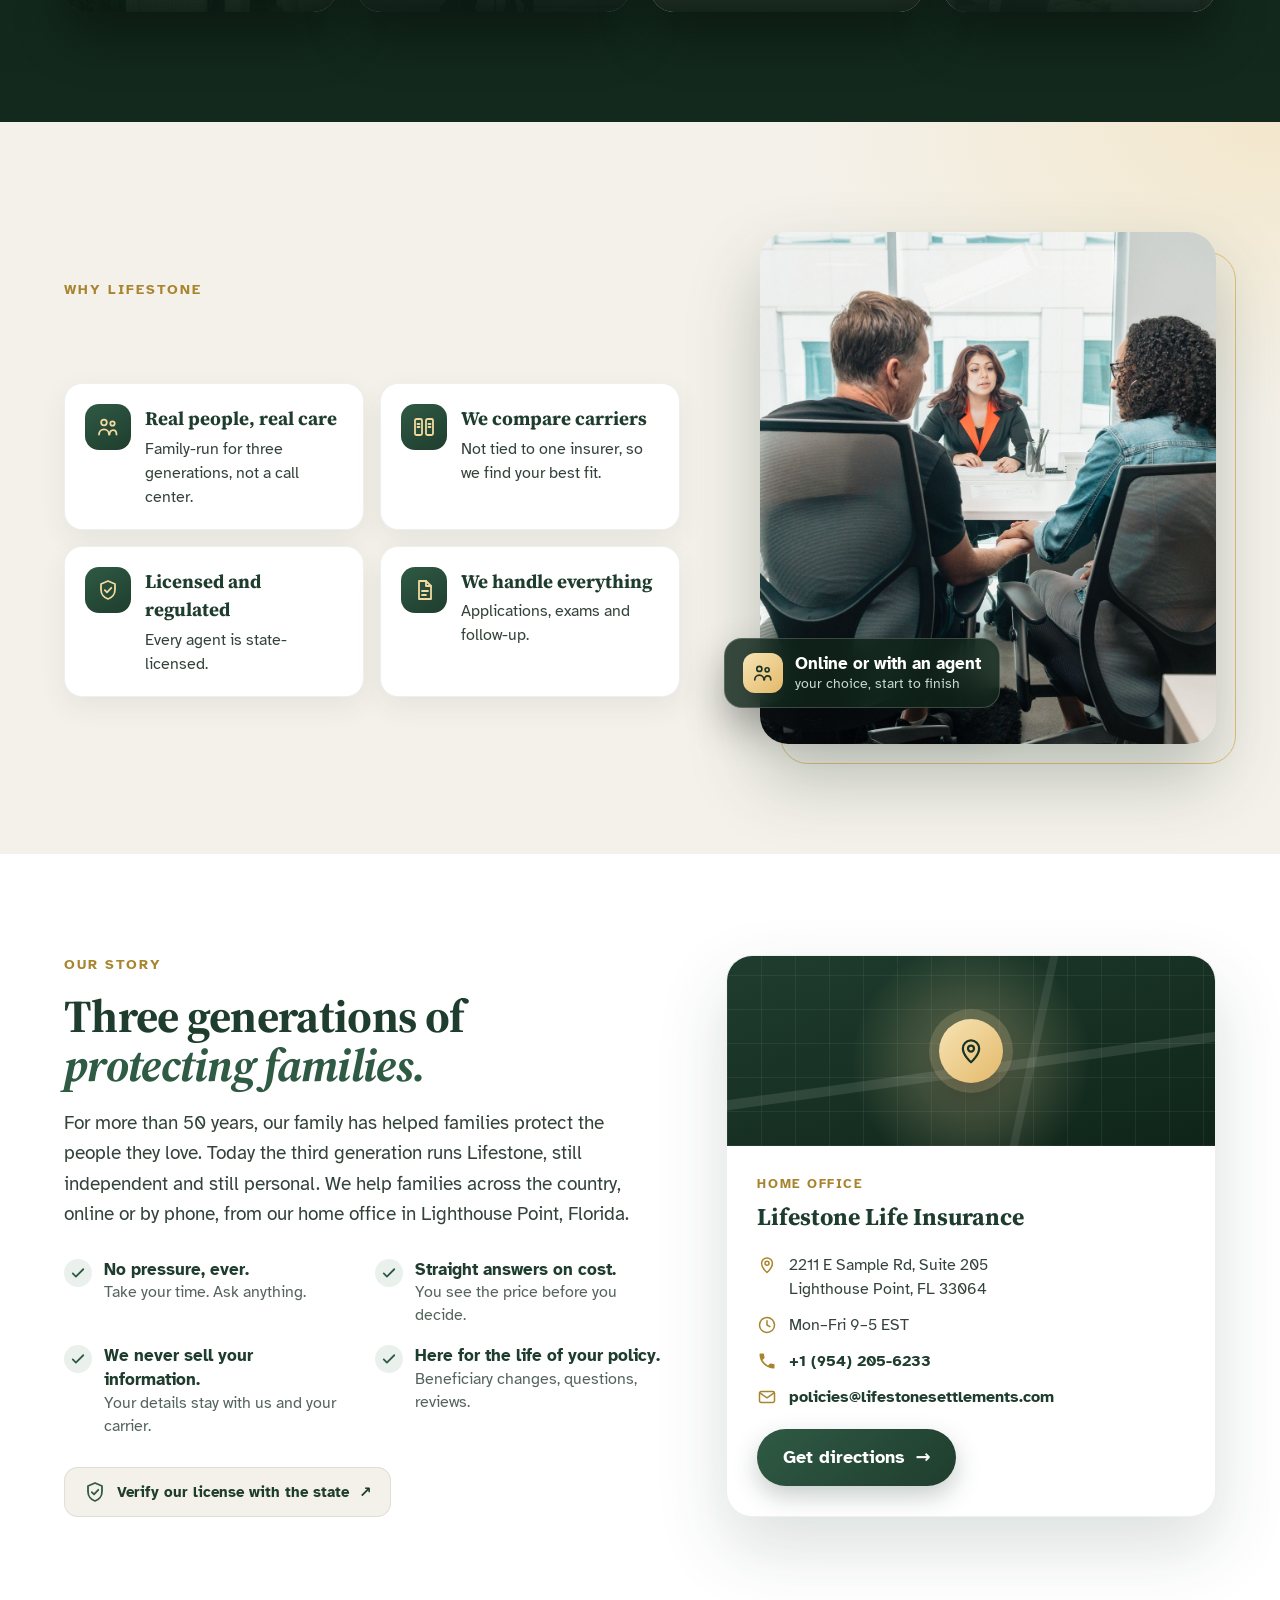
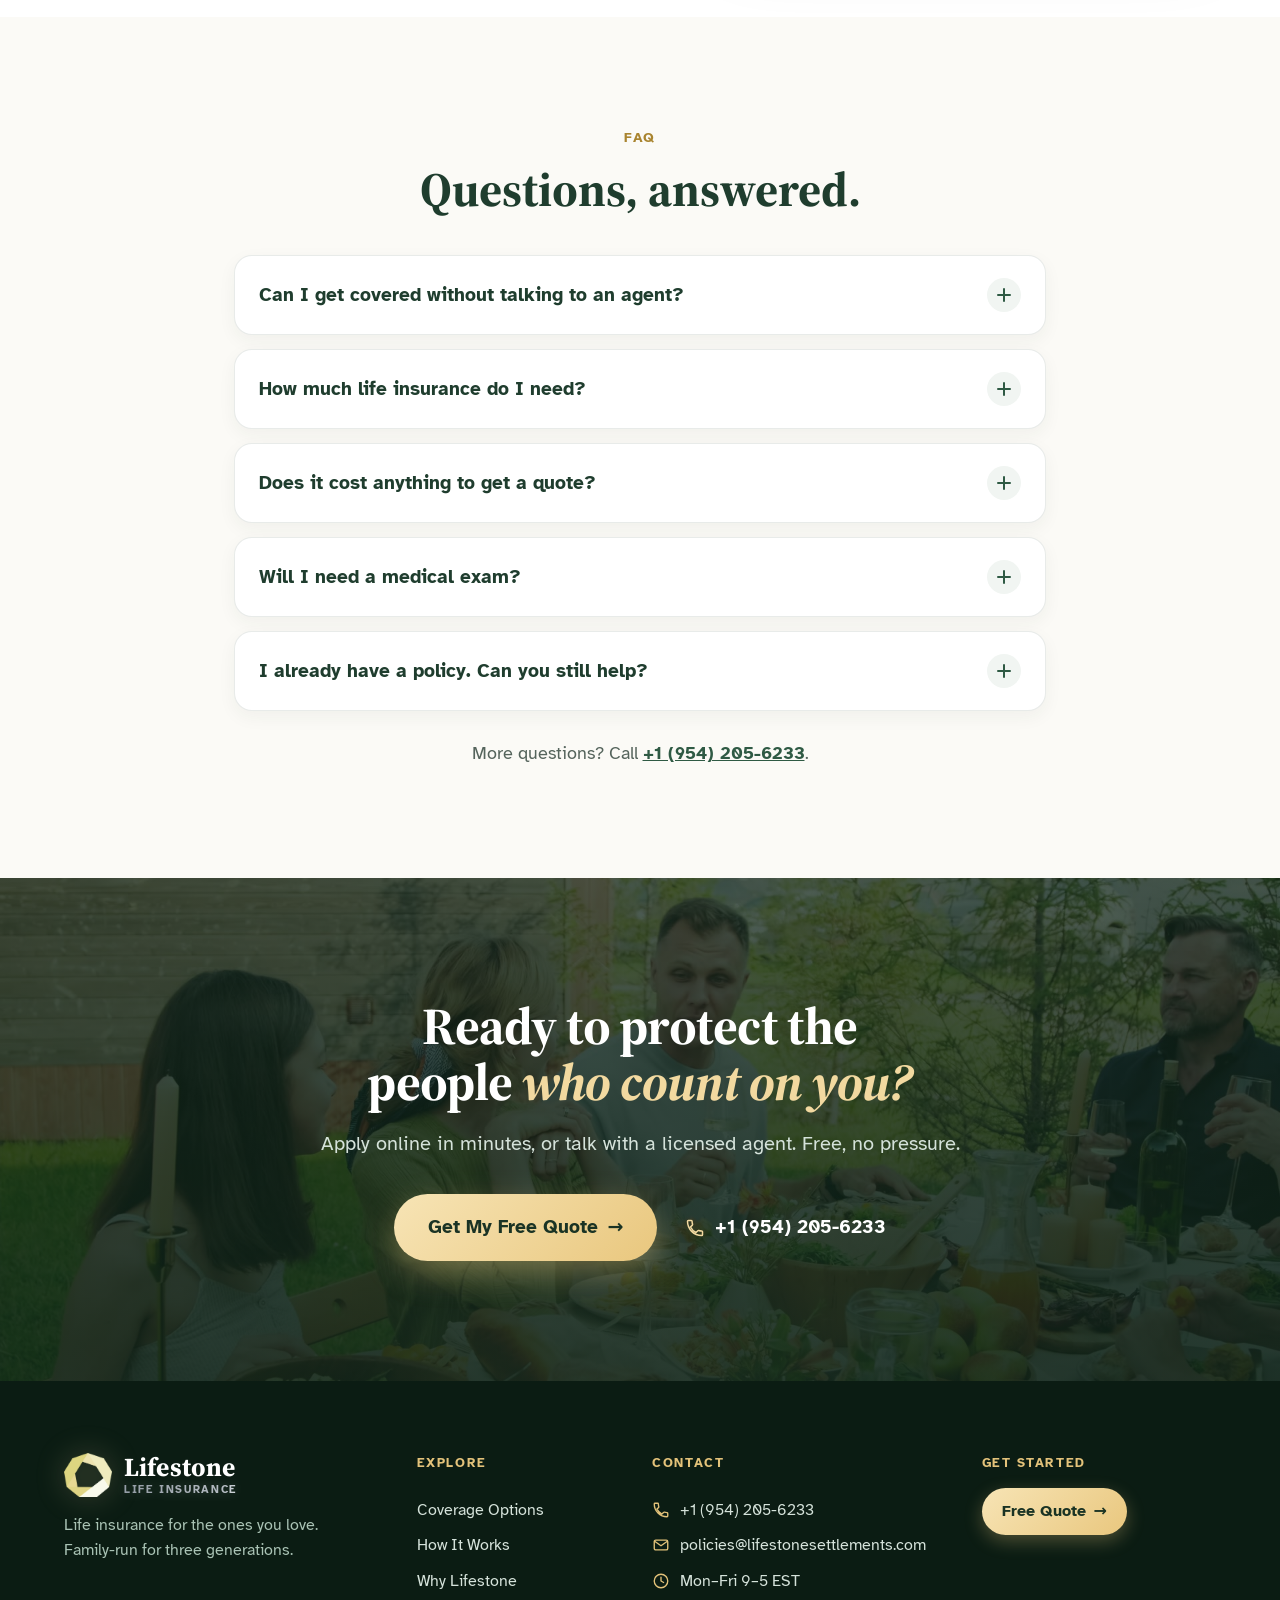
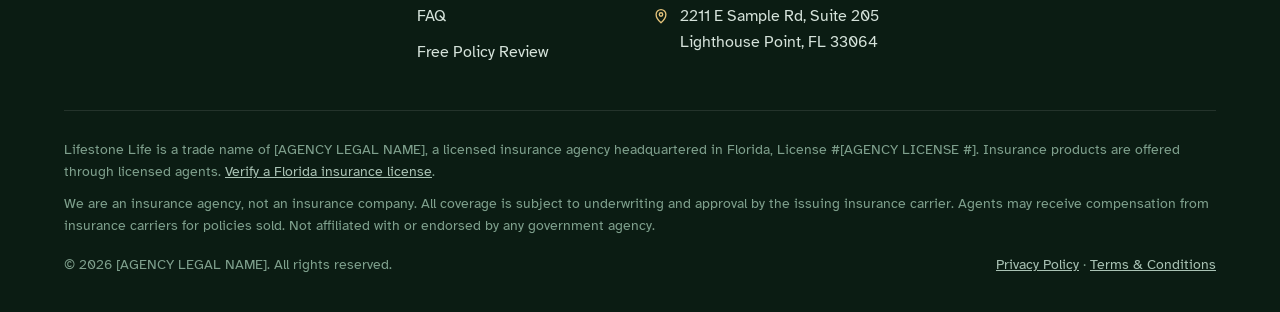
==== commit 24cae6e9: "Highlight 50+ years as a third-generation family agency; serve families nationwide Co-Authored-By: C" ====
--- a/index.html
+++ b/index.html
@@ -18,7 +18,7 @@
 <meta property="og:image:alt" content="Lifestone Life Insurance logo">
 <meta name="twitter:card" content="summary_large_image">
 <meta name="twitter:image" content="https://lifestonelife.com/images/share-card.png">
-<meta name="description" content="Compare term and permanent life insurance across carriers with a licensed agent. Free quote, no obligation. Lifestone Life, Lighthouse Point, Florida.">
+<meta name="description" content="Compare term and permanent life insurance across carriers with a licensed agent. Free quote, no obligation. A third-generation family agency serving families nationwide for 50+ years.">
 <link rel="preconnect" href="https://fonts.googleapis.com">
 <link rel="stylesheet" href="https://fonts.googleapis.com/css2?family=Source+Serif+4:opsz,wght@8..60,600;8..60,700&amp;family=Atkinson+Hyperlegible:wght@400;700&amp;display=swap">
 <style>
@@ -430,6 +430,7 @@
 .lo-pin{position:relative;z-index:1;display:grid;place-items:center;width:64px;height:64px;border-radius:50%;background:linear-gradient(135deg,#F7E4B5,#E3B96A);color:#1A3324;box-shadow:0 0 0 10px rgba(242,217,160,.18),0 14px 30px rgba(0,0,0,.35)}
 .lo-pin svg{width:30px;height:30px}
 .lo-info{padding:28px 30px 30px}
+.lo-tag{margin:0 0 4px;font-size:13px;font-weight:700;letter-spacing:.12em;text-transform:uppercase;color:#A9842F}
 .lo-name{margin:0 0 16px;font-family:var(--serif);font-weight:700;font-size:24px;color:var(--deep)}
 .lo-row{display:flex;gap:12px;align-items:flex-start;margin:0 0 12px;font-size:16px;line-height:1.5;color:var(--body2)}
 .lo-row svg{flex:none;width:20px;height:20px;margin-top:2px;color:#A9842F}
@@ -667,6 +668,7 @@
   linear-gradient(0deg,rgba(15,36,25,.55) 0%,rgba(15,36,25,0) 30%)}
 .hx-inner{max-width:1200px;margin:0 auto;padding:72px 24px 80px}
 .hx-copy{max-width:540px}
+.hx-kicker{display:inline-flex;align-items:center;gap:10px;margin:0 0 18px;padding:7px 14px;border-radius:999px;background:rgba(242,217,160,.12);box-shadow:inset 0 0 0 1px rgba(242,217,160,.35);color:#F2D9A0;font-size:13px;font-weight:700;letter-spacing:.1em;text-transform:uppercase}
 .hx-h1{font-size:60px;line-height:1.04;letter-spacing:-.02em;margin:0 0 18px;color:#FFFFFF;text-wrap:balance}
 .hx-h1 .w{display:inline-block;opacity:0;transform:translateY(.55em);filter:blur(6px);animation:hxWord .9s cubic-bezier(.2,.75,.2,1) forwards;animation-delay:calc(var(--i) * 70ms + 150ms)}
 @keyframes hxWord{to{opacity:1;transform:none;filter:none}}
@@ -740,7 +742,7 @@
 }
 </style>
 <script type="application/ld+json">
-{"@context":"https://schema.org","@type":"InsuranceAgency","name":"Lifestone Life Insurance","url":"https://lifestonelife.com/","logo":"https://lifestonelife.com/icon-512.png","image":"https://lifestonelife.com/images/share-card.png","telephone":"+1-954-205-6233","email":"policies@lifestonesettlements.com","address":{"@type":"PostalAddress","streetAddress":"2211 E Sample Rd, Suite 205","addressLocality":"Lighthouse Point","addressRegion":"FL","postalCode":"33064","addressCountry":"US"},"areaServed":"FL","openingHoursSpecification":[{"@type":"OpeningHoursSpecification","dayOfWeek":["Monday","Tuesday","Wednesday","Thursday","Friday"],"opens":"09:00","closes":"17:00"}]}
+{"@context":"https://schema.org","@type":"InsuranceAgency","name":"Lifestone Life Insurance","url":"https://lifestonelife.com/","logo":"https://lifestonelife.com/icon-512.png","image":"https://lifestonelife.com/images/share-card.png","telephone":"+1-954-205-6233","email":"policies@lifestonesettlements.com","address":{"@type":"PostalAddress","streetAddress":"2211 E Sample Rd, Suite 205","addressLocality":"Lighthouse Point","addressRegion":"FL","postalCode":"33064","addressCountry":"US"},"areaServed":{"@type":"Country","name":"United States"},"slogan":"Family-run for three generations","openingHoursSpecification":[{"@type":"OpeningHoursSpecification","dayOfWeek":["Monday","Tuesday","Wednesday","Thursday","Friday"],"opens":"09:00","closes":"17:00"}]}
 </script>
 </head>
 <body>
@@ -784,6 +786,7 @@
   <div class="hx-shade" aria-hidden="true"></div>
   <div class="hx-inner">
     <div class="hx-copy">
+      <p class="hx-kicker hx-fade" style="--d:.1s">Family-run for three generations · 50+ years</p>
       <h1 class="hx-h1"><span class="w" style="--i:0">The</span> <span class="w" style="--i:1">right</span> <span class="w" style="--i:2">coverage</span> <span class="w" style="--i:3">for</span> <span class="w" style="--i:4">the</span> <span class="w" style="--i:5">people</span> <span class="w" style="--i:6">who</span> <em class="hx-gold"><span class="w" style="--i:7">count</span> <span class="w" style="--i:8">on</span> <span class="w" style="--i:9">you.</span><svg class="hx-swash" viewBox="0 0 300 24" preserveAspectRatio="none" aria-hidden="true"><path d="M4 17 C 70 6, 150 4, 296 12"/></svg></em></h1>
       <p class="hx-lede hx-fade" style="--d:.75s">Get covered <b>100% online</b> in minutes. Or talk with a licensed agent. Your choice.</p>
 
@@ -850,10 +853,10 @@
 
 <section class="tb" aria-label="Why you can trust Lifestone">
   <ul class="tb-list">
-    <li><span class="tb-ic"><svg width="24" height="24" viewBox="0 0 24 24" aria-hidden="true"><path d="M12 3l7 3v5.5c0 4.4-3 8.2-7 9.5-4-1.3-7-5.1-7-9.5V6z" fill="none" stroke="currentColor" stroke-width="1.8" stroke-linecap="round" stroke-linejoin="round"/><path d="M8.8 12.2l2.2 2.2 4.3-4.6" fill="none" stroke="currentColor" stroke-width="1.8" stroke-linecap="round" stroke-linejoin="round"/></svg></span><span><b>Licensed in Florida</b><a href="https://licenseesearch.fldfs.com/" target="_blank" rel="noopener">Verify with the state <span aria-hidden="true">↗</span></a></span></li>
+    <li><span class="tb-ic"><svg width="24" height="24" viewBox="0 0 24 24" aria-hidden="true"><circle cx="12" cy="9" r="6" fill="none" stroke="currentColor" stroke-width="1.8" stroke-linecap="round" stroke-linejoin="round"/><path d="M8.5 13.8L7 21l5-2.6 5 2.6-1.5-7.2" fill="none" stroke="currentColor" stroke-width="1.8" stroke-linecap="round" stroke-linejoin="round"/><path d="M9.6 9l1.6 1.6 3.2-3.3" fill="none" stroke="currentColor" stroke-width="1.8" stroke-linecap="round" stroke-linejoin="round"/></svg></span><span><b>50+ years</b>Third-generation, family-run</span></li>
     <li><span class="tb-ic"><svg width="24" height="24" viewBox="0 0 24 24" aria-hidden="true"><path d="M12 4v16M7 20h10M5 7h14M5 7l-2.5 6a2.8 2.8 0 0 0 5 0zM19 7l-2.5 6a2.8 2.8 0 0 0 5 0z" fill="none" stroke="currentColor" stroke-width="1.8" stroke-linecap="round" stroke-linejoin="round"/></svg></span><span><b>Independent agency</b>We work for you, not one insurer</span></li>
     <li><span class="tb-ic"><svg width="24" height="24" viewBox="0 0 24 24" aria-hidden="true"><rect x="5" y="10.5" width="14" height="10" rx="2" fill="none" stroke="currentColor" stroke-width="1.8" stroke-linecap="round" stroke-linejoin="round"/><path d="M8 10.5V7.5a4 4 0 0 1 8 0v3M12 14.5v2.5" fill="none" stroke="currentColor" stroke-width="1.8" stroke-linecap="round" stroke-linejoin="round"/></svg></span><span><b>Secure &amp; private</b>Encrypted. Never sold.</span></li>
-    <li><span class="tb-ic"><svg width="24" height="24" viewBox="0 0 24 24" aria-hidden="true"><path d="M12 21s-6.5-5.6-6.5-11a6.5 6.5 0 0 1 13 0C18.5 15.4 12 21 12 21z" fill="none" stroke="currentColor" stroke-width="1.8" stroke-linecap="round" stroke-linejoin="round"/><circle cx="12" cy="10" r="2.4" fill="none" stroke="currentColor" stroke-width="1.8" stroke-linecap="round" stroke-linejoin="round"/></svg></span><span><b>Local office</b>Lighthouse Point, FL</span></li>
+    <li><span class="tb-ic"><svg width="24" height="24" viewBox="0 0 24 24" aria-hidden="true"><circle cx="12" cy="12" r="9" fill="none" stroke="currentColor" stroke-width="1.8" stroke-linecap="round" stroke-linejoin="round"/><path d="M3 12h18M12 3c2.6 2.6 3.8 5.6 3.8 9s-1.2 6.4-3.8 9c-2.6-2.6-3.8-5.6-3.8-9S9.4 5.6 12 3z" fill="none" stroke="currentColor" stroke-width="1.8" stroke-linecap="round" stroke-linejoin="round"/></svg></span><span><b>Serving families nationwide</b>Online or by phone, coast to coast</span></li>
   </ul>
 </section>
 
@@ -1180,7 +1183,7 @@
     <div class="wy-copy">
       <p class="wy-eyebrow">Why Lifestone</p>
       <h2 id="wy-title">The Lifestone difference.</h2>
-            <ul class="wy-list"><li><span class="wy-ic"><svg width="24" height="24" viewBox="0 0 24 24" aria-hidden="true"><circle cx="8" cy="7.5" r="2.8" fill="none" stroke="currentColor" stroke-width="1.8" stroke-linecap="round" stroke-linejoin="round"/><circle cx="16.5" cy="8.5" r="2.2" fill="none" stroke="currentColor" stroke-width="1.8" stroke-linecap="round" stroke-linejoin="round"/><path d="M3 19.5c0-3 2.2-5.2 5-5.2s5 2.2 5 5.2M13.5 19.5c0-2.5 1.4-4.3 3.5-4.3s3.5 1.8 3.5 4.3" fill="none" stroke="currentColor" stroke-width="1.8" stroke-linecap="round" stroke-linejoin="round"/></svg></span><span><b>Real people, real care</b>A family firm, not a call center.</span></li><li><span class="wy-ic"><svg width="24" height="24" viewBox="0 0 24 24" aria-hidden="true"><rect x="3" y="4" width="7" height="16" rx="1.5" fill="none" stroke="currentColor" stroke-width="1.8" stroke-linecap="round" stroke-linejoin="round"/><rect x="14" y="4" width="7" height="16" rx="1.5" fill="none" stroke="currentColor" stroke-width="1.8" stroke-linecap="round" stroke-linejoin="round"/><path d="M5.5 9h2M5.5 12h2M16.5 9h2M16.5 12h2" fill="none" stroke="currentColor" stroke-width="1.8" stroke-linecap="round" stroke-linejoin="round"/></svg></span><span><b>We compare carriers</b>Not tied to one insurer, so we find your best fit.</span></li><li><span class="wy-ic"><svg width="24" height="24" viewBox="0 0 24 24" aria-hidden="true"><path d="M12 3l7 3v5.5c0 4.4-3 8.2-7 9.5-4-1.3-7-5.1-7-9.5V6z" fill="none" stroke="currentColor" stroke-width="1.8" stroke-linecap="round" stroke-linejoin="round"/><path d="M8.8 12.2l2.2 2.2 4.3-4.6" fill="none" stroke="currentColor" stroke-width="1.8" stroke-linecap="round" stroke-linejoin="round"/></svg></span><span><b>Licensed and regulated</b>Every agent is licensed in Florida.</span></li><li><span class="wy-ic"><svg width="24" height="24" viewBox="0 0 24 24" aria-hidden="true"><path d="M7 3h7l5 5v13H7z" fill="none" stroke="currentColor" stroke-width="1.8" stroke-linecap="round" stroke-linejoin="round"/><path d="M14 3v5h5M10 13h6M10 17h4" fill="none" stroke="currentColor" stroke-width="1.8" stroke-linecap="round" stroke-linejoin="round"/></svg></span><span><b>We handle everything</b>Applications, exams and follow-up.</span></li></ul>
+            <ul class="wy-list"><li><span class="wy-ic"><svg width="24" height="24" viewBox="0 0 24 24" aria-hidden="true"><circle cx="8" cy="7.5" r="2.8" fill="none" stroke="currentColor" stroke-width="1.8" stroke-linecap="round" stroke-linejoin="round"/><circle cx="16.5" cy="8.5" r="2.2" fill="none" stroke="currentColor" stroke-width="1.8" stroke-linecap="round" stroke-linejoin="round"/><path d="M3 19.5c0-3 2.2-5.2 5-5.2s5 2.2 5 5.2M13.5 19.5c0-2.5 1.4-4.3 3.5-4.3s3.5 1.8 3.5 4.3" fill="none" stroke="currentColor" stroke-width="1.8" stroke-linecap="round" stroke-linejoin="round"/></svg></span><span><b>Real people, real care</b>Family-run for three generations, not a call center.</span></li><li><span class="wy-ic"><svg width="24" height="24" viewBox="0 0 24 24" aria-hidden="true"><rect x="3" y="4" width="7" height="16" rx="1.5" fill="none" stroke="currentColor" stroke-width="1.8" stroke-linecap="round" stroke-linejoin="round"/><rect x="14" y="4" width="7" height="16" rx="1.5" fill="none" stroke="currentColor" stroke-width="1.8" stroke-linecap="round" stroke-linejoin="round"/><path d="M5.5 9h2M5.5 12h2M16.5 9h2M16.5 12h2" fill="none" stroke="currentColor" stroke-width="1.8" stroke-linecap="round" stroke-linejoin="round"/></svg></span><span><b>We compare carriers</b>Not tied to one insurer, so we find your best fit.</span></li><li><span class="wy-ic"><svg width="24" height="24" viewBox="0 0 24 24" aria-hidden="true"><path d="M12 3l7 3v5.5c0 4.4-3 8.2-7 9.5-4-1.3-7-5.1-7-9.5V6z" fill="none" stroke="currentColor" stroke-width="1.8" stroke-linecap="round" stroke-linejoin="round"/><path d="M8.8 12.2l2.2 2.2 4.3-4.6" fill="none" stroke="currentColor" stroke-width="1.8" stroke-linecap="round" stroke-linejoin="round"/></svg></span><span><b>Licensed and regulated</b>Every agent is state-licensed.</span></li><li><span class="wy-ic"><svg width="24" height="24" viewBox="0 0 24 24" aria-hidden="true"><path d="M7 3h7l5 5v13H7z" fill="none" stroke="currentColor" stroke-width="1.8" stroke-linecap="round" stroke-linejoin="round"/><path d="M14 3v5h5M10 13h6M10 17h4" fill="none" stroke="currentColor" stroke-width="1.8" stroke-linecap="round" stroke-linejoin="round"/></svg></span><span><b>We handle everything</b>Applications, exams and follow-up.</span></li></ul>
     </div>
     <div class="wy-art">
       <div class="wy-frame" aria-hidden="true"></div>
@@ -1193,15 +1196,16 @@
 <section id="office" class="lo" aria-labelledby="lo-title">
   <div class="lo-wrap">
     <div class="lo-copy">
-      <p class="lo-eyebrow">Local &amp; independent</p>
-      <h2 id="lo-title">A Florida agency <em>you can actually visit.</em></h2>
-      <p class="lo-lead">We’re a licensed, independent agency in Lighthouse Point. Call, email or stop by. The people who help you choose a policy are the same people here when you have questions later.</p>
+      <p class="lo-eyebrow">Our story</p>
+      <h2 id="lo-title">Three generations of <em>protecting families.</em></h2>
+      <p class="lo-lead">For more than 50 years, our family has helped families protect the people they love. Today the third generation runs Lifestone, still independent and still personal. We help families across the country, online or by phone, from our home office in Lighthouse Point, Florida.</p>
       <ul class="lo-list"><li><span class="lo-ck"><svg width="18" height="18" viewBox="0 0 24 24" aria-hidden="true"><path d="M5 12.5l4.2 4.2L19 7" fill="none" stroke="currentColor" stroke-width="2.4" stroke-linecap="round" stroke-linejoin="round"/></svg></span><span><b>No pressure, ever.</b>Take your time. Ask anything.</span></li><li><span class="lo-ck"><svg width="18" height="18" viewBox="0 0 24 24" aria-hidden="true"><path d="M5 12.5l4.2 4.2L19 7" fill="none" stroke="currentColor" stroke-width="2.4" stroke-linecap="round" stroke-linejoin="round"/></svg></span><span><b>Straight answers on cost.</b>You see the price before you decide.</span></li><li><span class="lo-ck"><svg width="18" height="18" viewBox="0 0 24 24" aria-hidden="true"><path d="M5 12.5l4.2 4.2L19 7" fill="none" stroke="currentColor" stroke-width="2.4" stroke-linecap="round" stroke-linejoin="round"/></svg></span><span><b>We never sell your information.</b>Your details stay with us and your carrier.</span></li><li><span class="lo-ck"><svg width="18" height="18" viewBox="0 0 24 24" aria-hidden="true"><path d="M5 12.5l4.2 4.2L19 7" fill="none" stroke="currentColor" stroke-width="2.4" stroke-linecap="round" stroke-linejoin="round"/></svg></span><span><b>Here for the life of your policy.</b>Beneficiary changes, questions, reviews.</span></li></ul>
-      <a href="https://licenseesearch.fldfs.com/" class="lo-verify" target="_blank" rel="noopener"><svg width="24" height="24" viewBox="0 0 24 24" aria-hidden="true"><path d="M12 3l7 3v5.5c0 4.4-3 8.2-7 9.5-4-1.3-7-5.1-7-9.5V6z" fill="none" stroke="currentColor" stroke-width="1.8" stroke-linecap="round" stroke-linejoin="round"/><path d="M8.8 12.2l2.2 2.2 4.3-4.6" fill="none" stroke="currentColor" stroke-width="1.8" stroke-linecap="round" stroke-linejoin="round"/></svg> Verify our license with the Florida Department of Financial Services <span aria-hidden="true">↗</span></a>
+      <a href="https://licenseesearch.fldfs.com/" class="lo-verify" target="_blank" rel="noopener"><svg width="24" height="24" viewBox="0 0 24 24" aria-hidden="true"><path d="M12 3l7 3v5.5c0 4.4-3 8.2-7 9.5-4-1.3-7-5.1-7-9.5V6z" fill="none" stroke="currentColor" stroke-width="1.8" stroke-linecap="round" stroke-linejoin="round"/><path d="M8.8 12.2l2.2 2.2 4.3-4.6" fill="none" stroke="currentColor" stroke-width="1.8" stroke-linecap="round" stroke-linejoin="round"/></svg> Verify our license with the state <span aria-hidden="true">↗</span></a>
     </div>
     <div class="lo-card">
       <div class="lo-map" aria-hidden="true"><span class="lo-pin"><svg width="24" height="24" viewBox="0 0 24 24" aria-hidden="true"><path d="M12 21s-6.5-5.6-6.5-11a6.5 6.5 0 0 1 13 0C18.5 15.4 12 21 12 21z" fill="none" stroke="currentColor" stroke-width="1.8" stroke-linecap="round" stroke-linejoin="round"/><circle cx="12" cy="10" r="2.4" fill="none" stroke="currentColor" stroke-width="1.8" stroke-linecap="round" stroke-linejoin="round"/></svg></span></div>
       <div class="lo-info">
+        <p class="lo-tag">Home office</p>
         <p class="lo-name">Lifestone Life Insurance</p>
         <p class="lo-row"><svg width="24" height="24" viewBox="0 0 24 24" aria-hidden="true"><path d="M12 21s-6.5-5.6-6.5-11a6.5 6.5 0 0 1 13 0C18.5 15.4 12 21 12 21z" fill="none" stroke="currentColor" stroke-width="1.8" stroke-linecap="round" stroke-linejoin="round"/><circle cx="12" cy="10" r="2.4" fill="none" stroke="currentColor" stroke-width="1.8" stroke-linecap="round" stroke-linejoin="round"/></svg><span>2211 E Sample Rd, Suite 205<br>Lighthouse Point, FL 33064</span></p>
         <p class="lo-row"><svg width="24" height="24" viewBox="0 0 24 24" aria-hidden="true"><circle cx="12" cy="12" r="9" fill="none" stroke="currentColor" stroke-width="1.8" stroke-linecap="round" stroke-linejoin="round"/><path d="M12 7v5l3.5 2" fill="none" stroke="currentColor" stroke-width="1.8" stroke-linecap="round" stroke-linejoin="round"/></svg><span>Mon–Fri 9–5 EST</span></p>
@@ -1248,7 +1252,7 @@
           <img src="images/logo.png" width="48" height="44" alt="">
           <span class="nb-word"><b>Lifestone</b><small>Life Insurance</small></span>
         </a>
-        <p>Life insurance for the ones you love.</p>
+        <p>Life insurance for the ones you love. Family-run for three generations.</p>
       </div>
       <nav class="ft-col" aria-label="Footer">
         <p class="ft-h">Explore</p>
@@ -1267,7 +1271,7 @@
       </div>
     </div>
     <div class="ft-legal">
-      <p>Lifestone Life is a trade name of [AGENCY LEGAL NAME], a licensed insurance agency in the State of Florida, License #[AGENCY LICENSE #]. Insurance products are offered through licensed agents. <a href="https://licenseesearch.fldfs.com/" target="_blank" rel="noopener">Verify a Florida insurance license</a>.</p>
+      <p>Lifestone Life is a trade name of [AGENCY LEGAL NAME], a licensed insurance agency headquartered in Florida, License #[AGENCY LICENSE #]. Insurance products are offered through licensed agents. <a href="https://licenseesearch.fldfs.com/" target="_blank" rel="noopener">Verify a Florida insurance license</a>.</p>
       <p>We are an insurance agency, not an insurance company. All coverage is subject to underwriting and approval by the issuing insurance carrier. Agents may receive compensation from insurance carriers for policies sold. Not affiliated with or endorsed by any government agency.</p>
       <div class="ft-bottom"><span>© 2026 [AGENCY LEGAL NAME]. All rights reserved.</span><span><a href="privacy.html">Privacy Policy</a> · <a href="terms.html">Terms &amp; Conditions</a></span></div>
     </div>
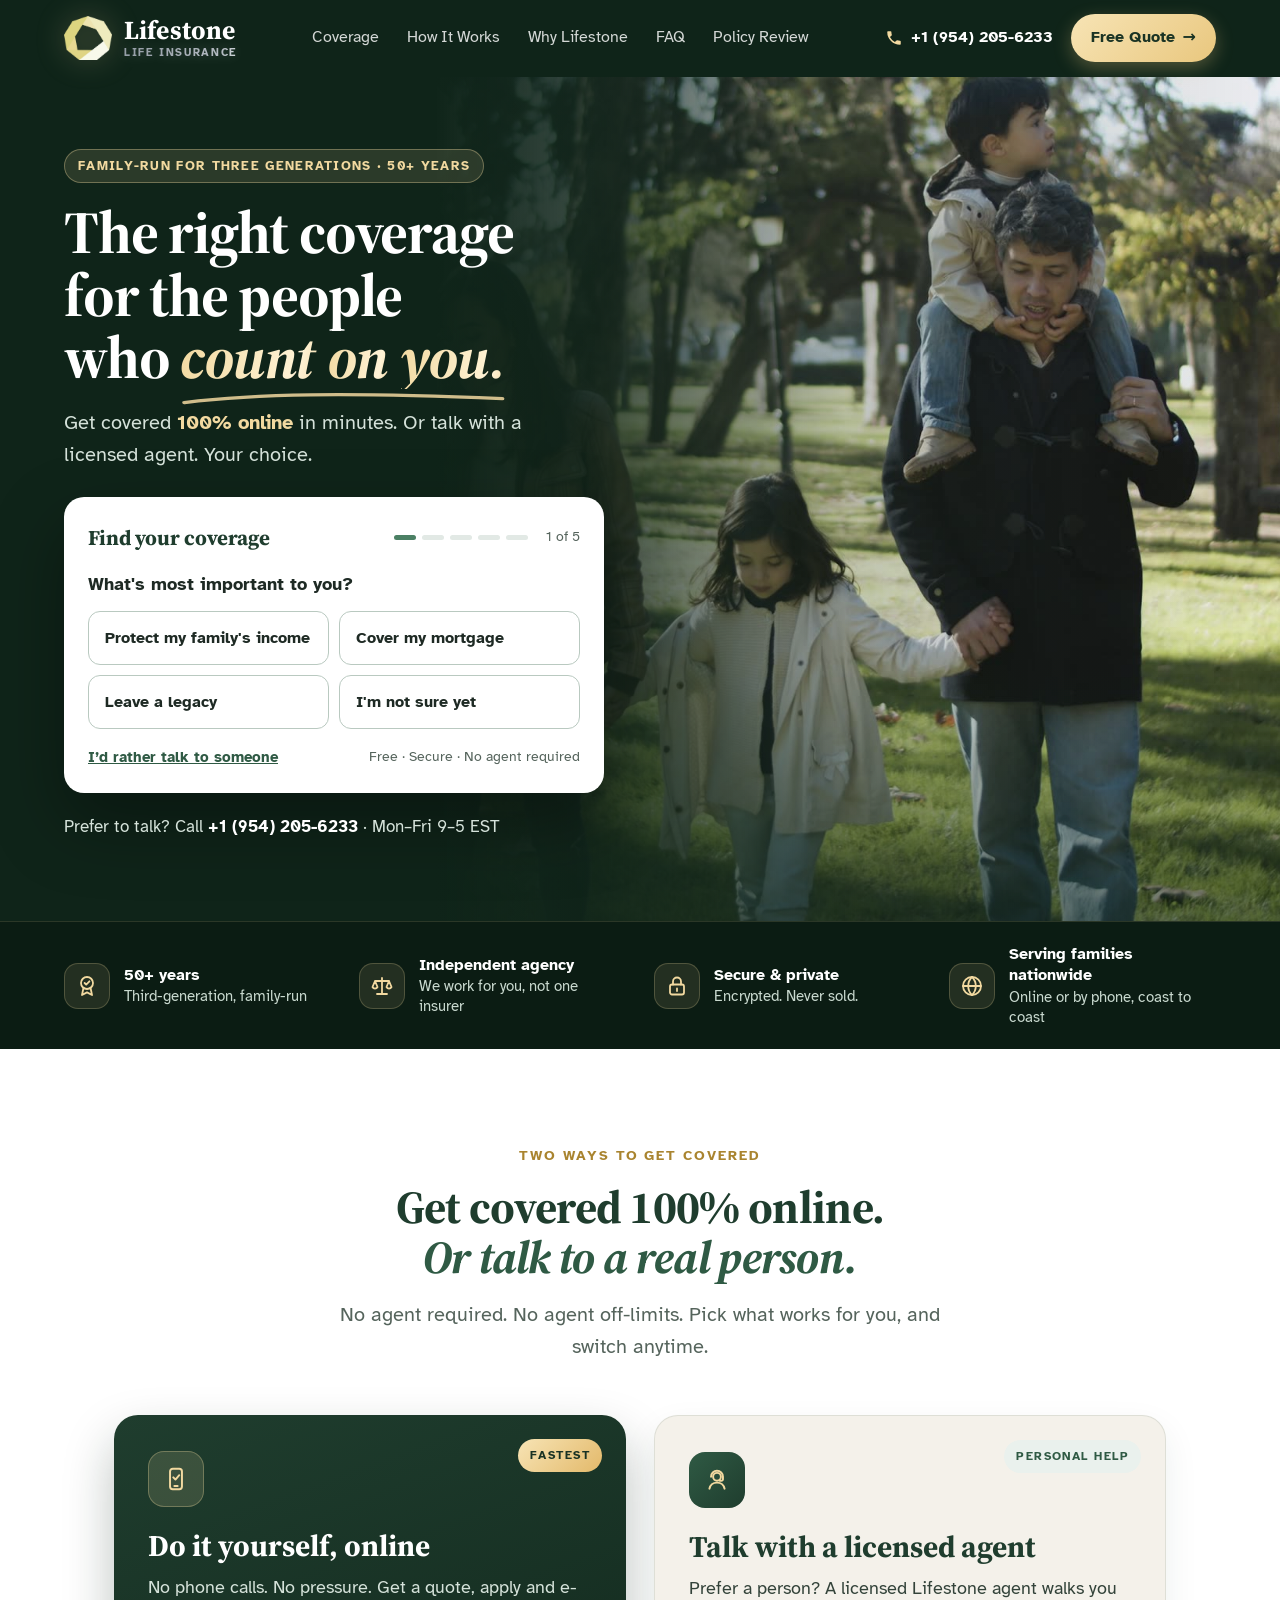
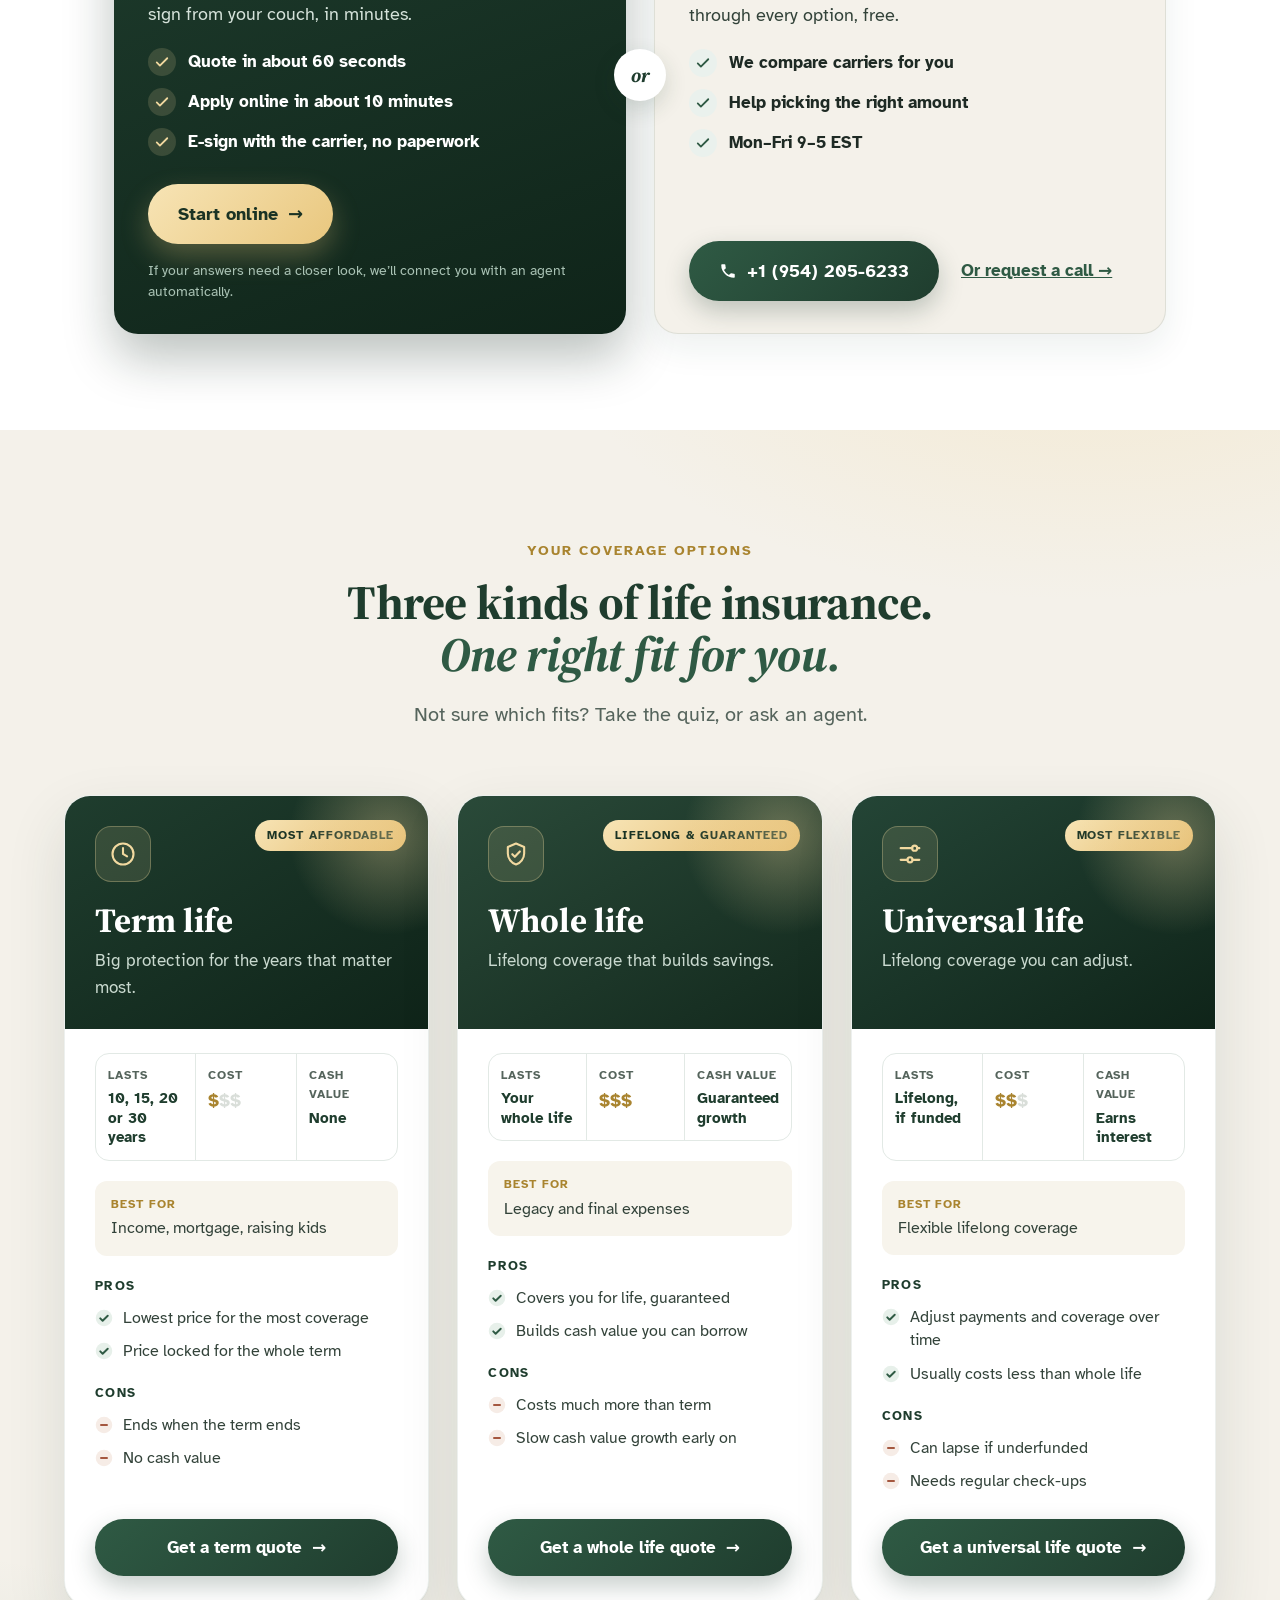
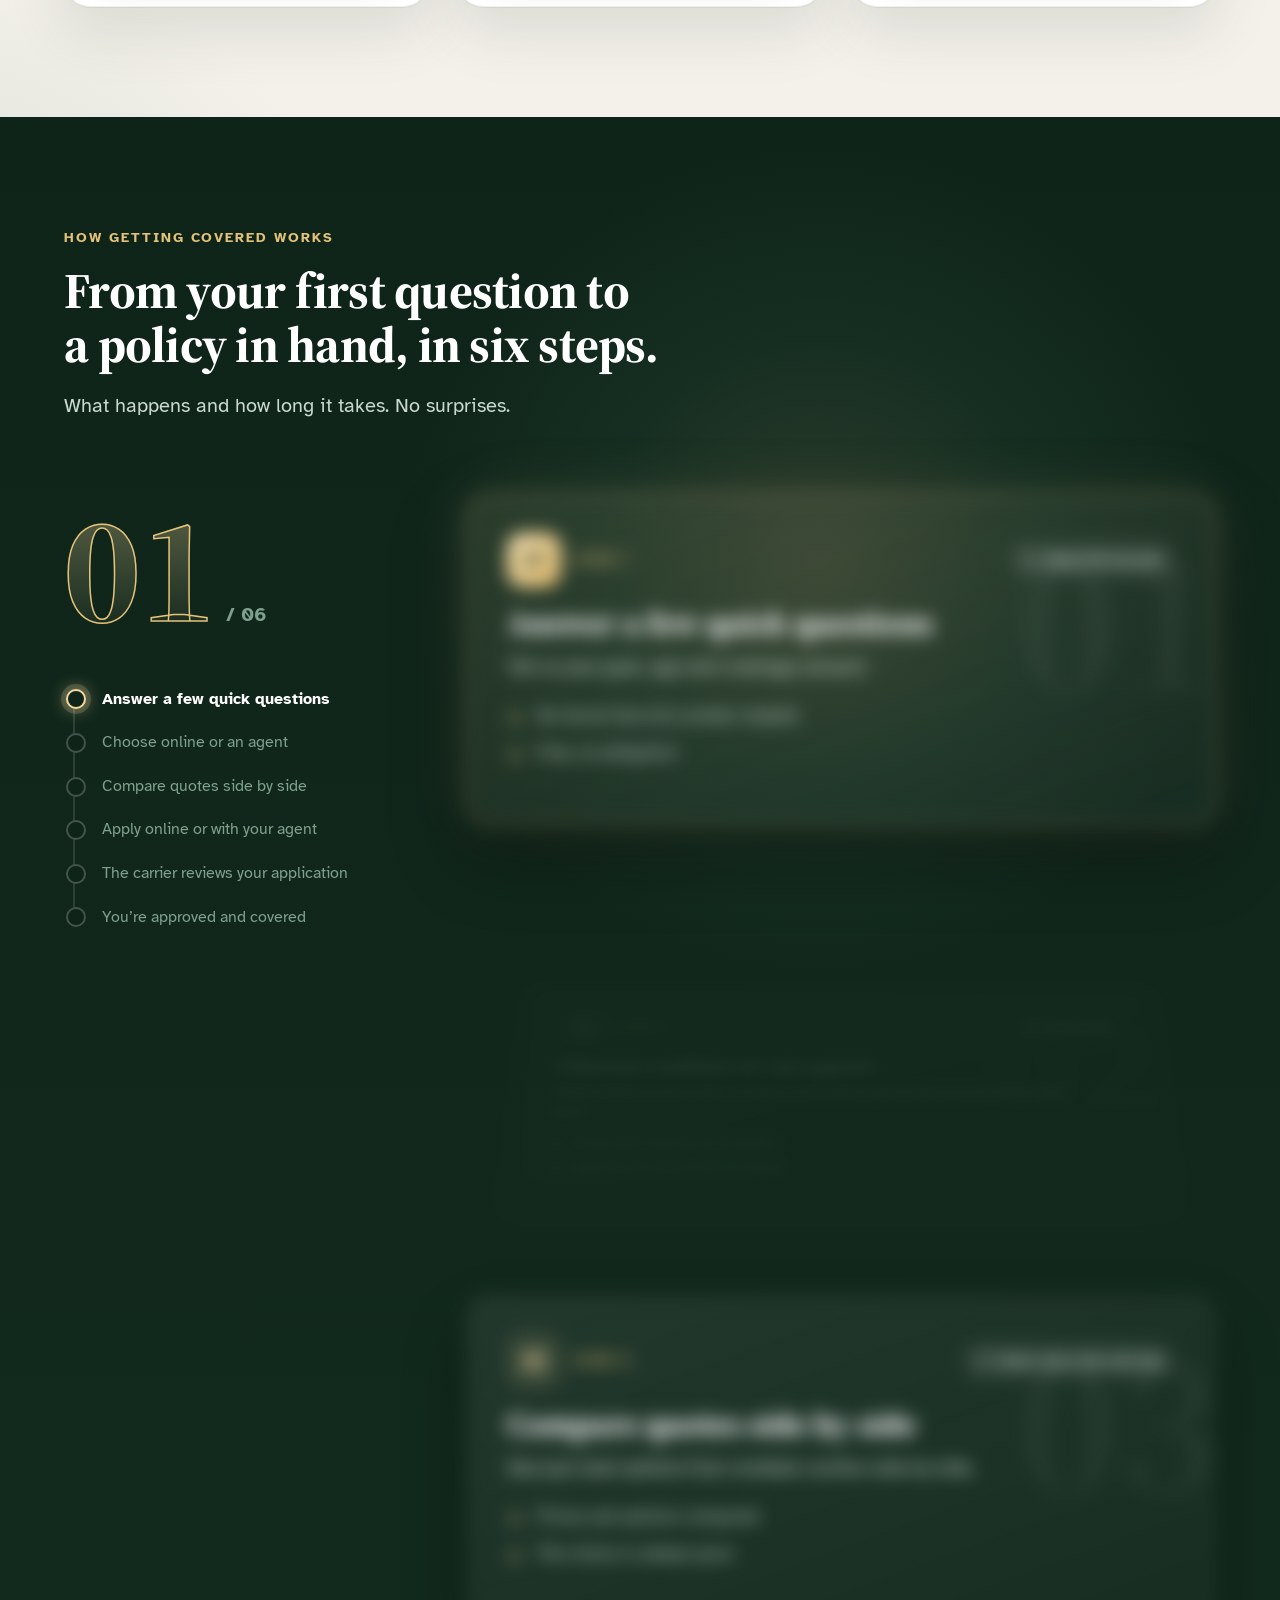
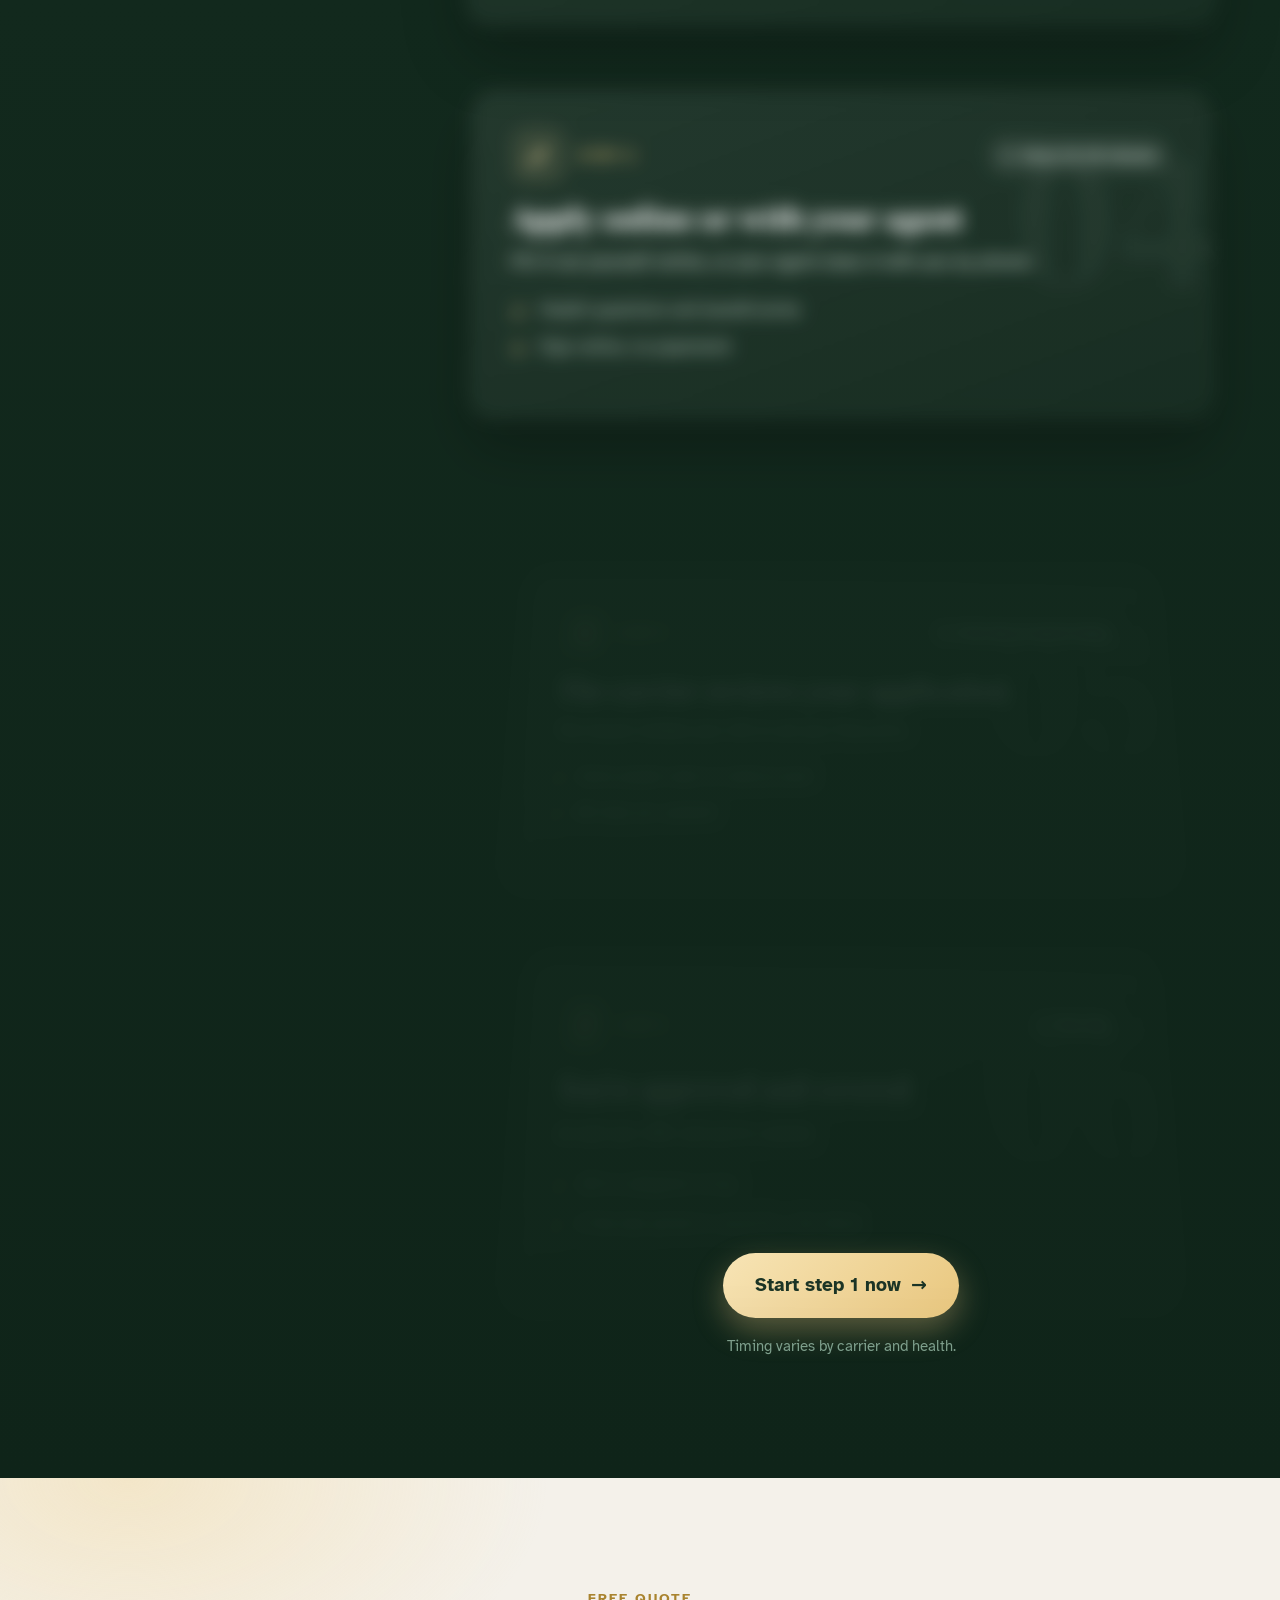
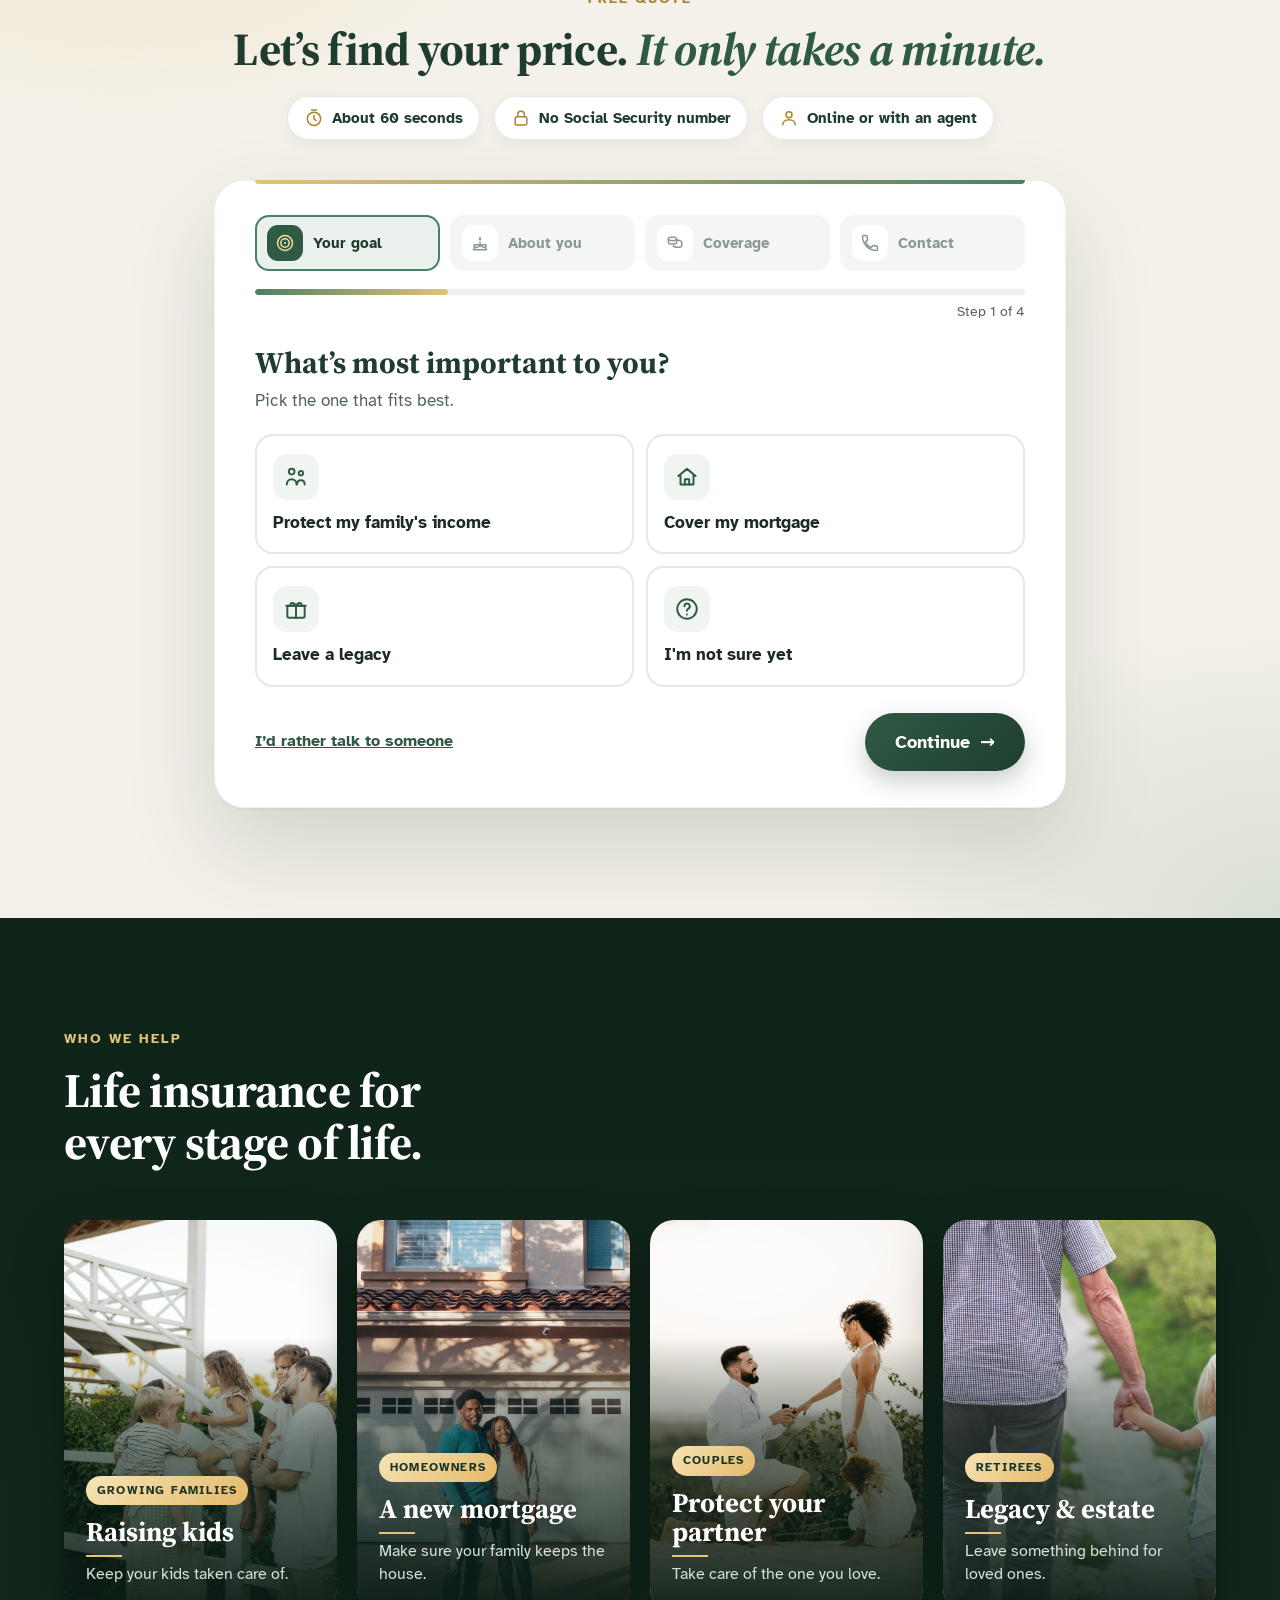
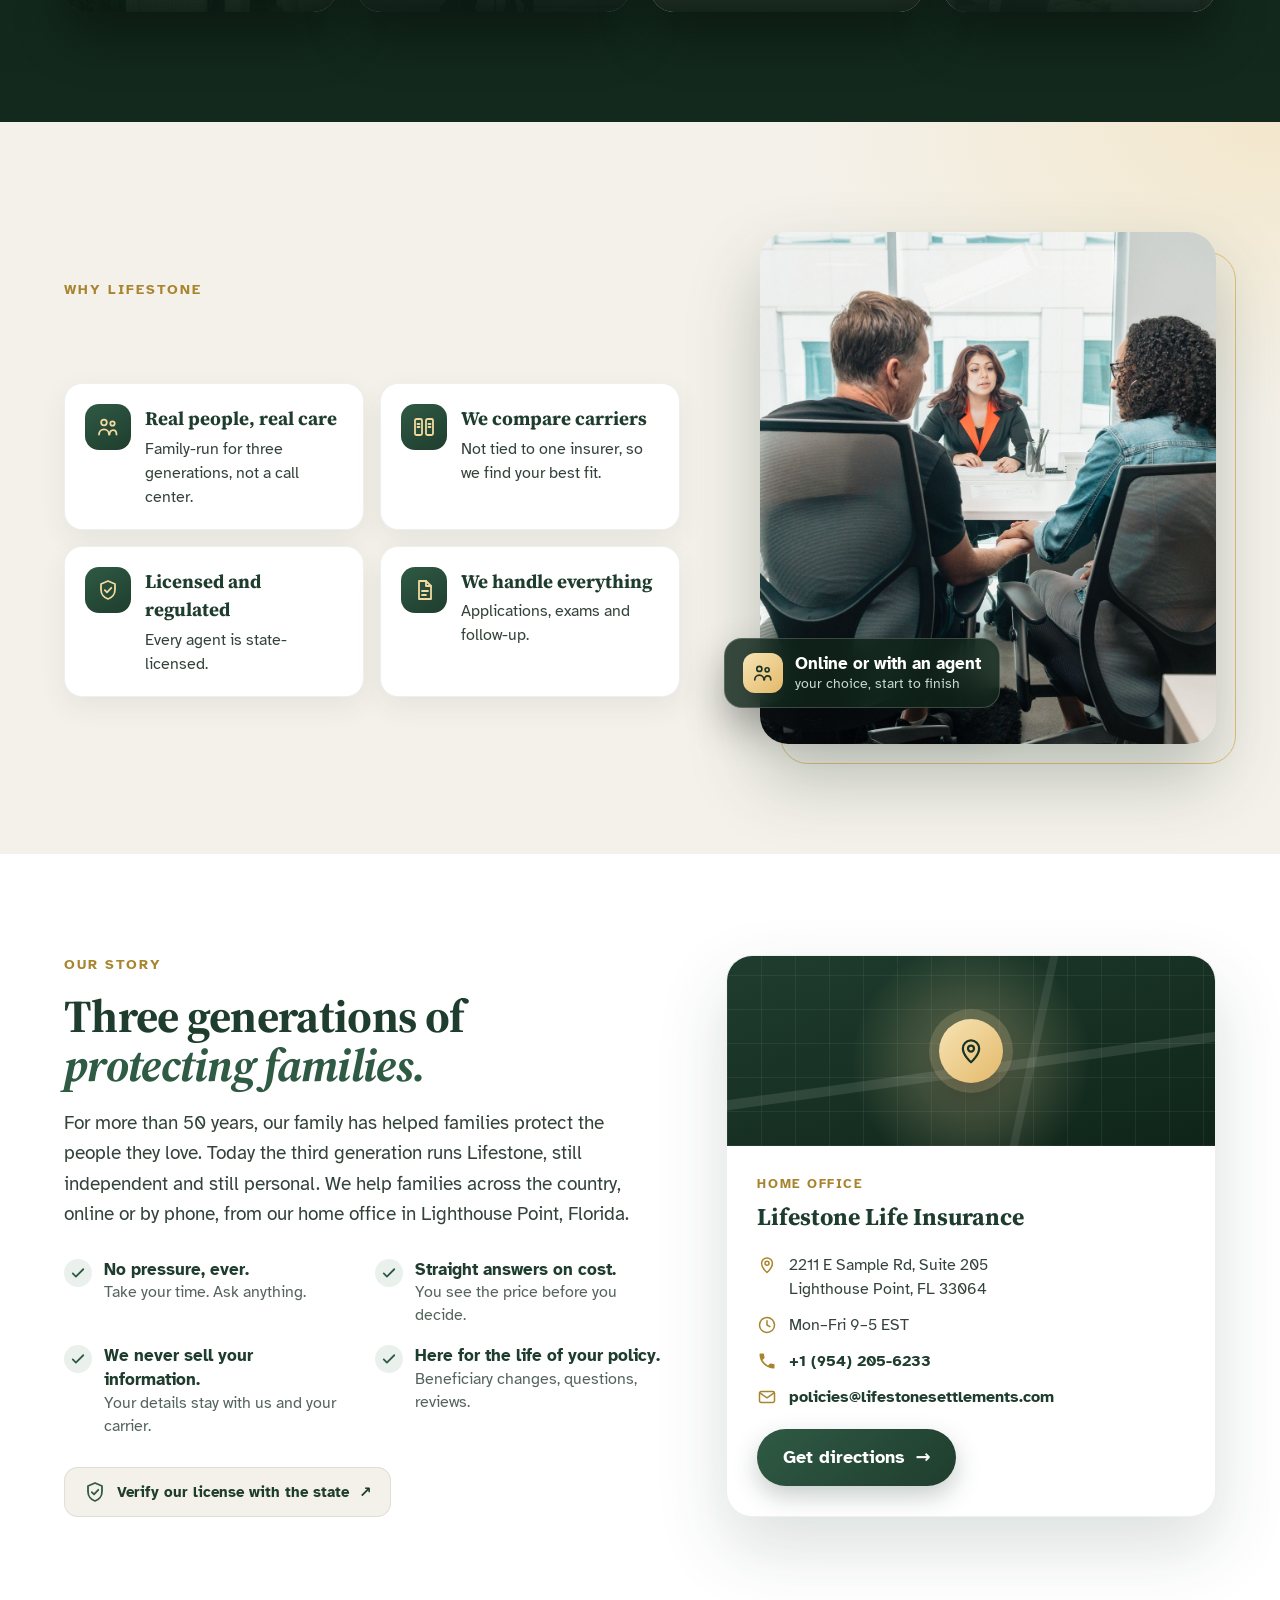
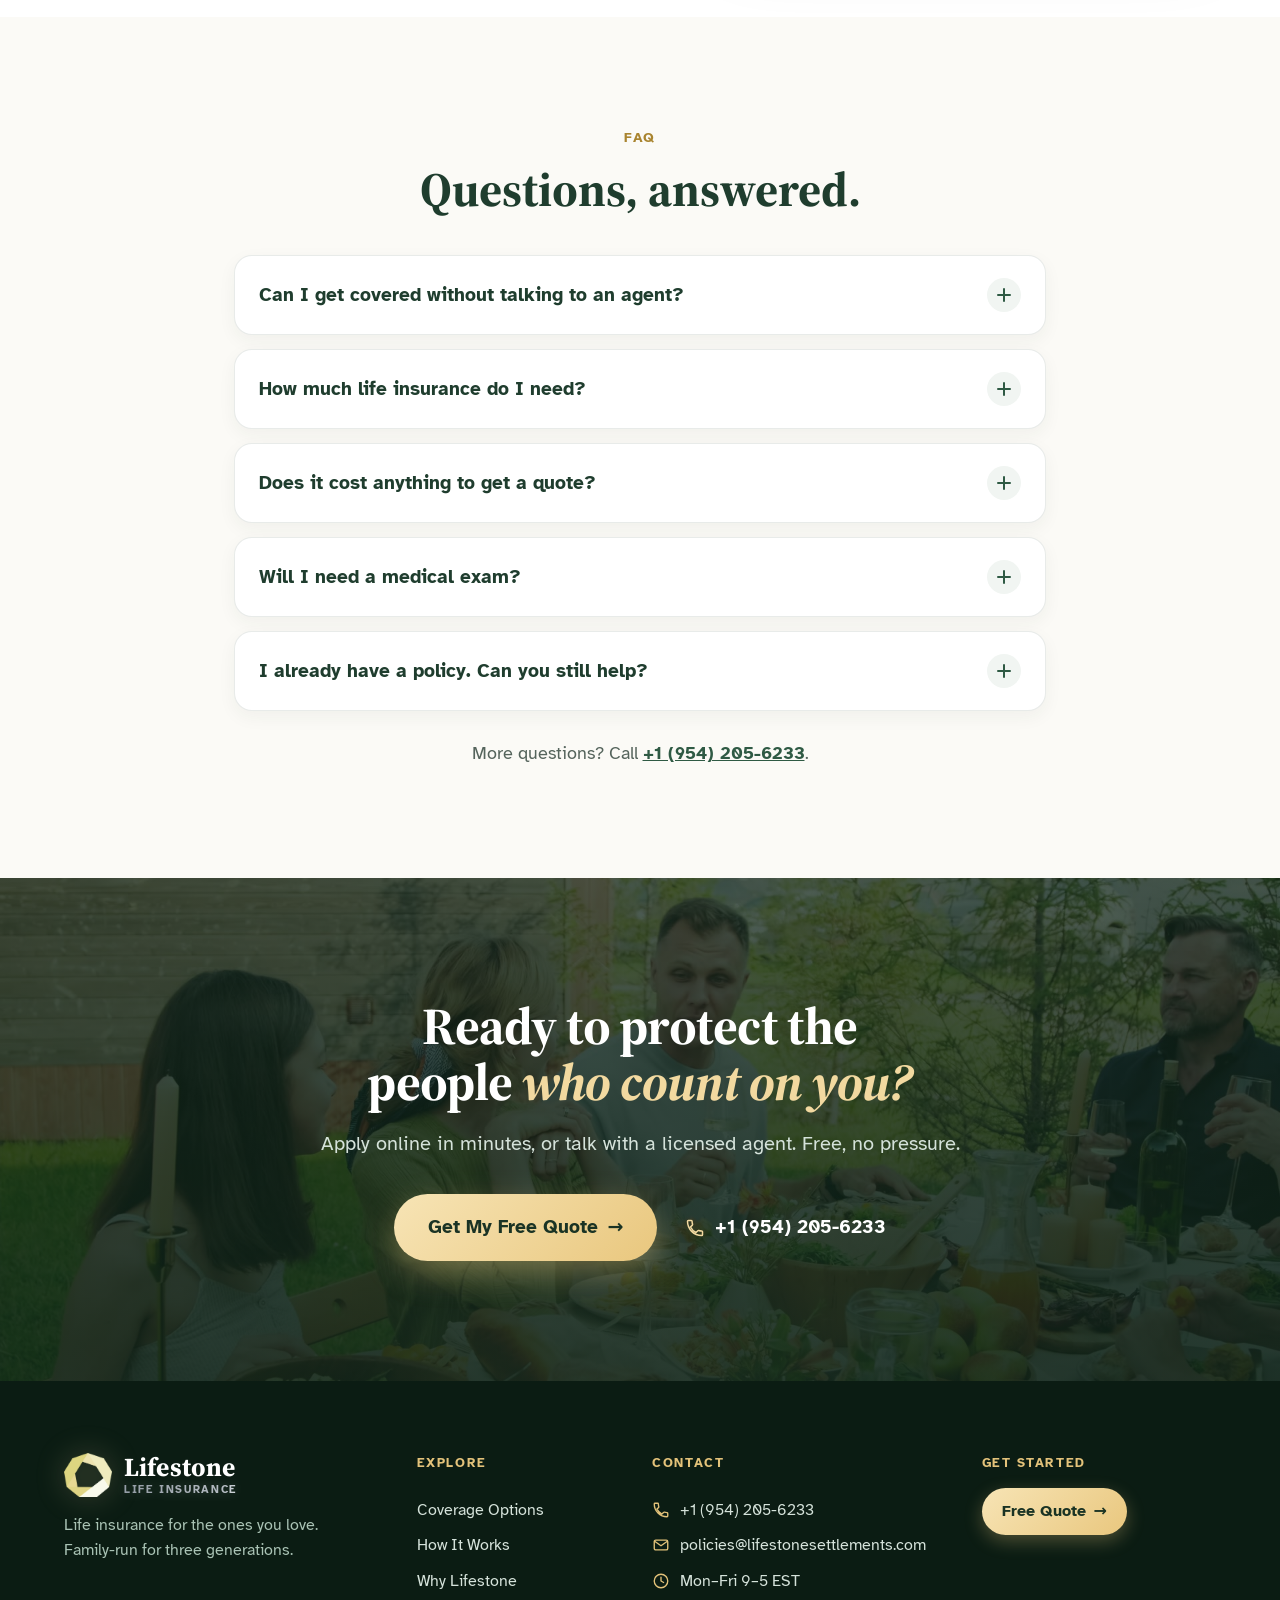
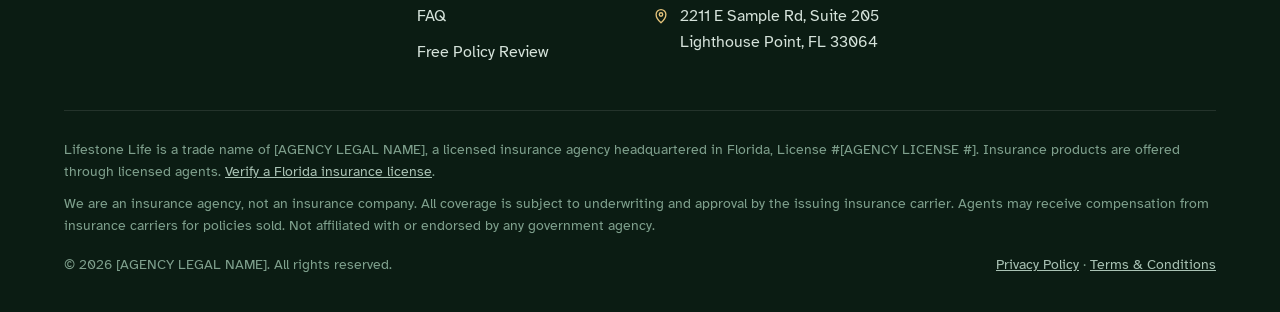
==== commit 58dc7036: "Explain each coverage type when it's picked in the quote quizzes Term, Universal life and Not sure e" ====
--- a/index.html
+++ b/index.html
@@ -740,6 +740,15 @@
  .sticky-cta a{flex:1}
  body{padding-bottom:78px}
 }
+.type-explain{margin:12px 0 0;padding:14px 16px;border-radius:14px;background:#F3F8F5;border:1px solid #D5E1DA;border-left:4px solid #4B8064;color:#33433A;font-size:15px;line-height:1.5;animation:teIn .25s ease}
+.type-explain b{display:block;font-family:'Source Serif 4',Georgia,serif;font-size:17px;color:#1F3D2E;margin-bottom:2px}
+.type-explain p{margin:0 0 6px}
+.type-explain ul{margin:0;padding:0;list-style:none;display:grid;gap:4px}
+.type-explain li{position:relative;padding-left:20px;font-size:14px}
+.type-explain li::before{content:"";position:absolute;left:3px;top:6px;width:9px;height:5px;border-left:2px solid #4B8064;border-bottom:2px solid #4B8064;transform:rotate(-45deg)}
+.type-explain small{display:block;margin-top:8px;font-size:12.5px;color:#55645C}
+@keyframes teIn{from{opacity:0;transform:translateY(-4px)}to{opacity:1;transform:none}}
+@media (prefers-reduced-motion:reduce){.type-explain{animation:none}}
 </style>
 <script type="application/ld+json">
 {"@context":"https://schema.org","@type":"InsuranceAgency","name":"Lifestone Life Insurance","url":"https://lifestonelife.com/","logo":"https://lifestonelife.com/icon-512.png","image":"https://lifestonelife.com/images/share-card.png","telephone":"+1-954-205-6233","email":"policies@lifestonesettlements.com","address":{"@type":"PostalAddress","streetAddress":"2211 E Sample Rd, Suite 205","addressLocality":"Lighthouse Point","addressRegion":"FL","postalCode":"33064","addressCountry":"US"},"areaServed":{"@type":"Country","name":"United States"},"slogan":"Family-run for three generations","openingHoursSpecification":[{"@type":"OpeningHoursSpecification","dayOfWeek":["Monday","Tuesday","Wednesday","Thursday","Friday"],"opens":"09:00","closes":"17:00"}]}
@@ -815,6 +824,7 @@
           <div class="hq-field"><label for="hq-coverage">Coverage amount</label><select id="hq-coverage" name="coverage" required data-msg="Please choose a coverage amount."><option value="">Choose an amount</option><option value="10000">$10,000</option><option value="15000">$15,000</option><option value="20000">$20,000</option><option value="25000">$25,000</option><option value="50000">$50,000</option><option value="75000">$75,000</option><option value="100000">$100,000</option><option value="250000">$250,000</option><option value="500000">$500,000</option><option value="750000">$750,000</option><option value="1000000">$1,000,000</option><option value="1500000">$1,500,000</option><option value="2000000">$2,000,000</option><option value="3000000">$3,000,000</option><option value="5000000">$5,000,000+</option></select></div>
           <p class="hq-sub" id="hq-q-type">Coverage type</p>
           <div class="hq-opts" role="group" aria-labelledby="hq-q-type" data-lq-choice="type" data-required data-msg="Please choose a coverage type." style="--cols:3"><button type="button" class="hq-chip" data-value="term">Term</button><button type="button" class="hq-chip" data-value="universal">Universal life</button><button type="button" class="hq-chip" data-value="not_sure">Not sure</button></div>
+          <div class="type-explain" data-type-explain aria-live="polite" hidden></div>
           <p class="hq-error" role="alert" data-lq-error></p>
           <div class="hq-nav"><button type="button" class="hq-back" data-lq-back>← Back</button><button type="button" class="hq-go" data-lq-next>Continue <span aria-hidden="true">→</span></button></div>
         </div>
@@ -1101,6 +1111,7 @@
         <div class="qf-field qf-field-wide"><label for="qc-coverage">Coverage amount</label><div class="qf-input"><span class="qf-fi"><svg width="20" height="20" viewBox="0 0 24 24" aria-hidden="true"><ellipse cx="9" cy="7" rx="5" ry="2.2" fill="none" stroke="currentColor" stroke-width="1.8"/><path d="M4 7v4c0 1.2 2.2 2.2 5 2.2s5-1 5-2.2V7M10 15.6c.6 1 2.6 1.6 5 1.6 2.8 0 5-1 5-2.2v-4c0-1.2-2.2-2.2-5-2.2-.6 0-1.1 0-1.6.1" fill="none" stroke="currentColor" stroke-width="1.8" stroke-linecap="round"/></svg></span><select id="qc-coverage" name="coverage" required data-msg="Please choose a coverage amount."><option value="">Choose an amount</option><option value="10000">$10,000</option><option value="15000">$15,000</option><option value="20000">$20,000</option><option value="25000">$25,000</option><option value="50000">$50,000</option><option value="75000">$75,000</option><option value="100000">$100,000</option><option value="250000">$250,000</option><option value="500000">$500,000</option><option value="750000">$750,000</option><option value="1000000">$1,000,000</option><option value="1500000">$1,500,000</option><option value="2000000">$2,000,000</option><option value="3000000">$3,000,000</option><option value="5000000">$5,000,000+</option></select></div></div>
         <h3 id="q-type" class="qf-q qf-q2">What kind of coverage interests you?</h3>
         <div role="group" aria-labelledby="q-type" data-lq-choice="type" data-required data-msg="Please choose a coverage type." class="qf-tiles qf-tiles-3"><button type="button" class="chip qf-tile" data-value="term"><span class="qf-ti"><svg width="26" height="26" viewBox="0 0 24 24" aria-hidden="true"><circle cx="12" cy="12" r="9" fill="none" stroke="currentColor" stroke-width="1.8" stroke-linecap="round" stroke-linejoin="round"/><path d="M12 7v5l3.5 2" fill="none" stroke="currentColor" stroke-width="1.8" stroke-linecap="round" stroke-linejoin="round"/></svg></span><span class="qf-tl">Term</span></button><button type="button" class="chip qf-tile" data-value="universal"><span class="qf-ti"><svg width="26" height="26" viewBox="0 0 24 24" aria-hidden="true"><path d="M4 7h10M18 7h2M4 17h6M14 17h6" fill="none" stroke="currentColor" stroke-width="1.8" stroke-linecap="round" stroke-linejoin="round"/><circle cx="16" cy="7" r="2.2" fill="none" stroke="currentColor" stroke-width="1.8" stroke-linecap="round" stroke-linejoin="round"/><circle cx="12" cy="17" r="2.2" fill="none" stroke="currentColor" stroke-width="1.8" stroke-linecap="round" stroke-linejoin="round"/></svg></span><span class="qf-tl">Universal life</span></button><button type="button" class="chip qf-tile" data-value="not_sure"><span class="qf-ti"><svg width="26" height="26" viewBox="0 0 24 24" aria-hidden="true"><circle cx="12" cy="12" r="9" fill="none" stroke="currentColor" stroke-width="1.8" stroke-linecap="round" stroke-linejoin="round"/><path d="M9.6 9.5a2.5 2.5 0 1 1 3.4 2.3c-.7.3-1 .8-1 1.5v.4M12 17h.01" fill="none" stroke="currentColor" stroke-width="1.8" stroke-linecap="round" stroke-linejoin="round"/></svg></span><span class="qf-tl">Not sure</span></button></div>
+        <div class="type-explain" data-type-explain aria-live="polite" hidden></div>
         <p class="qc-error" role="alert" data-lq-error></p>
         <div class="qc-nav qf-nav"><span class="qf-navl"><button type="button" class="qc-back qf-back" data-lq-back>← Back</button><a href="agent-callback.html" class="qf-talk" data-lq-talk>I’d rather talk to someone</a></span><button type="button" class="qf-next" data-lq-next>Continue <span aria-hidden="true">→</span></button></div>
       </div>
@@ -1467,6 +1478,35 @@
     }});
   }
 })();
+
+// Coverage type: a short plain-English explanation appears when someone picks an option.
+(function(){
+  var INFO = {
+    term: { t: 'Term life', p: 'Protection for a set number of years, like 10, 20 or 30.',
+      li: ['Usually the lowest price for the most coverage', 'Pays your family if you pass away during the term', 'Good for income, a mortgage or raising kids'] },
+    universal: { t: 'Universal life', p: 'Permanent coverage designed to last your whole life, as long as premiums are paid.',
+      li: ['Flexible payments and a cash value that can grow over time', 'Costs more than term for the same amount', 'Good for leaving a legacy or lifelong protection'] },
+    not_sure: { t: 'Not sure? That’s okay.', p: 'Most families start with term because it’s the most affordable.',
+      li: ['We’ll show your options side by side', 'A licensed agent can help you choose, free'] }
+  };
+  document.querySelectorAll('[data-lq-choice="type"]').forEach(function(group){
+    var box = group.parentNode.querySelector('[data-type-explain]');
+    if (!box) return;
+    group.querySelectorAll('[data-value]').forEach(function(btn){
+      btn.addEventListener('click', function(){
+        var x = INFO[btn.getAttribute('data-value')];
+        if (!x) { box.hidden = true; return; }
+        box.innerHTML = '';
+        var b = document.createElement('b'); b.textContent = x.t; box.appendChild(b);
+        var p = document.createElement('p'); p.textContent = x.p; box.appendChild(p);
+        var ul = document.createElement('ul');
+        x.li.forEach(function(t){ var li = document.createElement('li'); li.textContent = t; ul.appendChild(li); });
+        box.appendChild(ul);
+        box.hidden = false;
+      });
+    });
+  });
+})();
 </script>
 </body>
 </html>
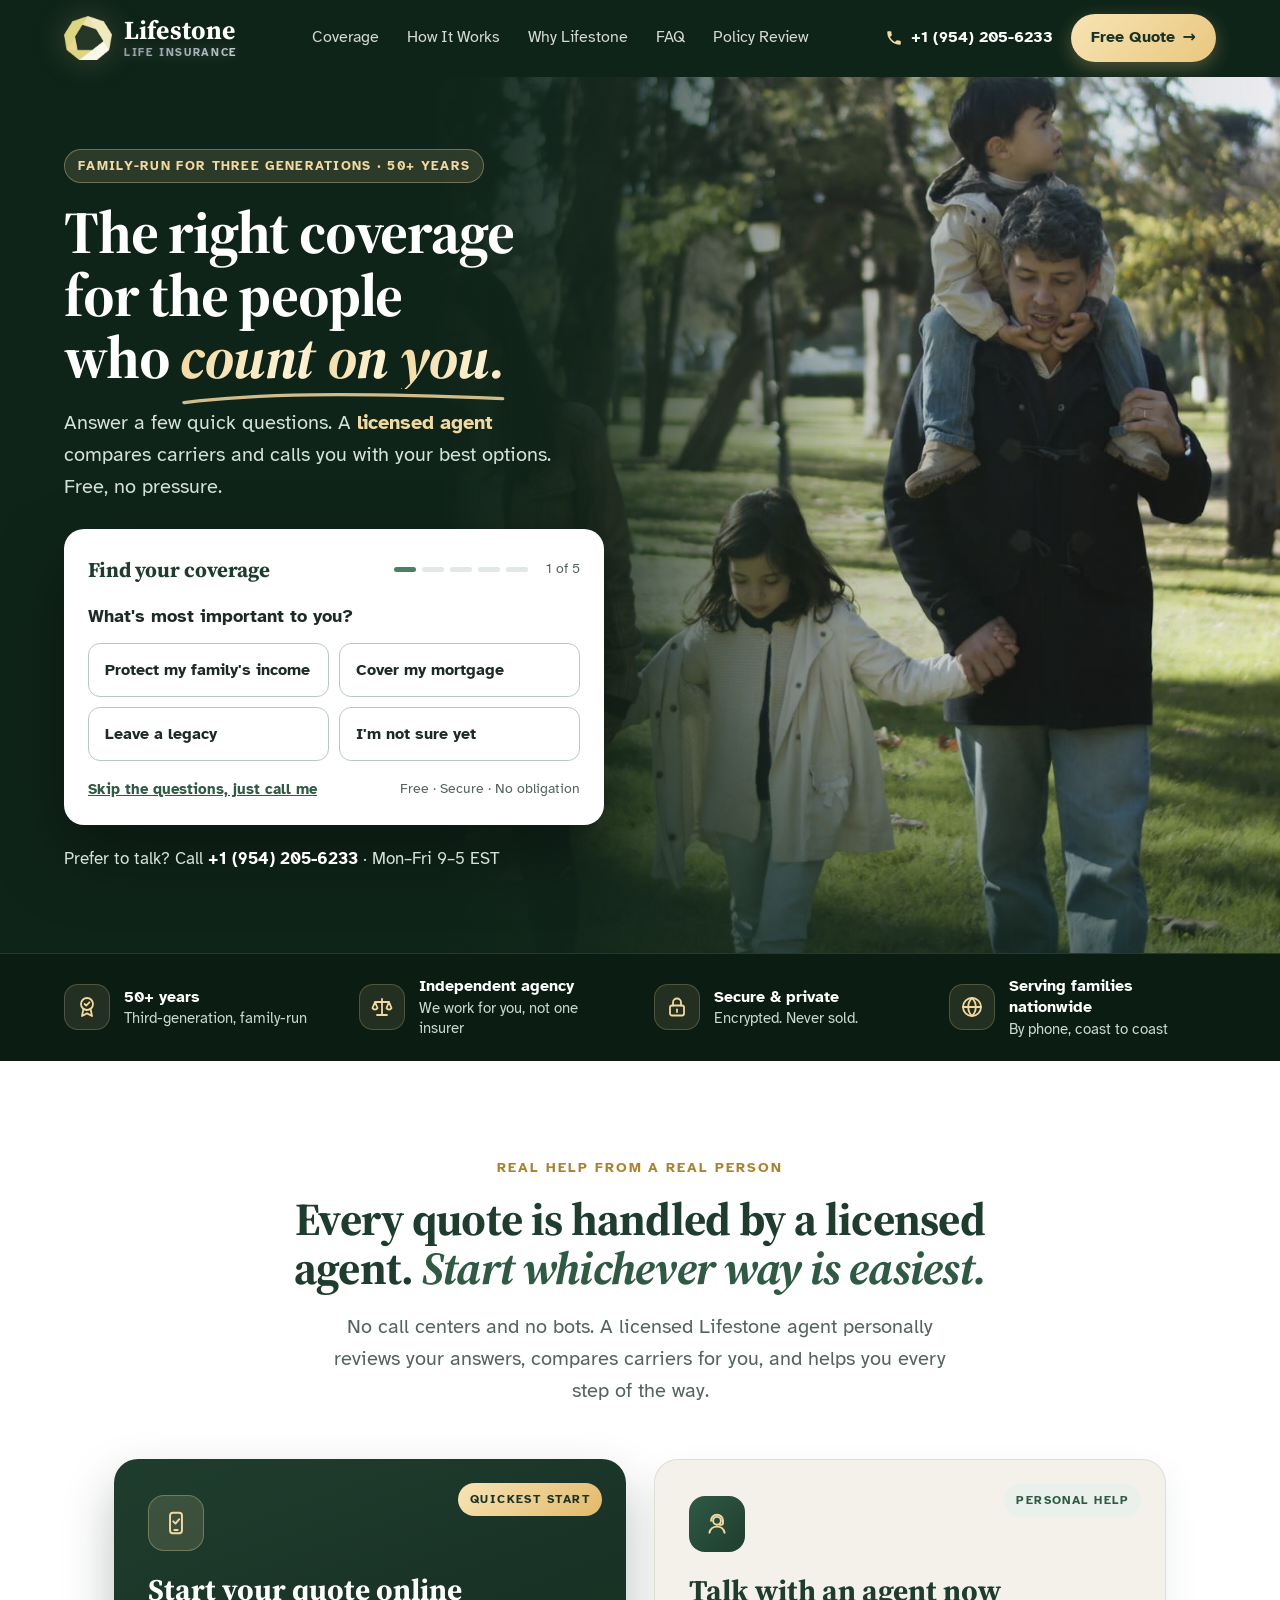
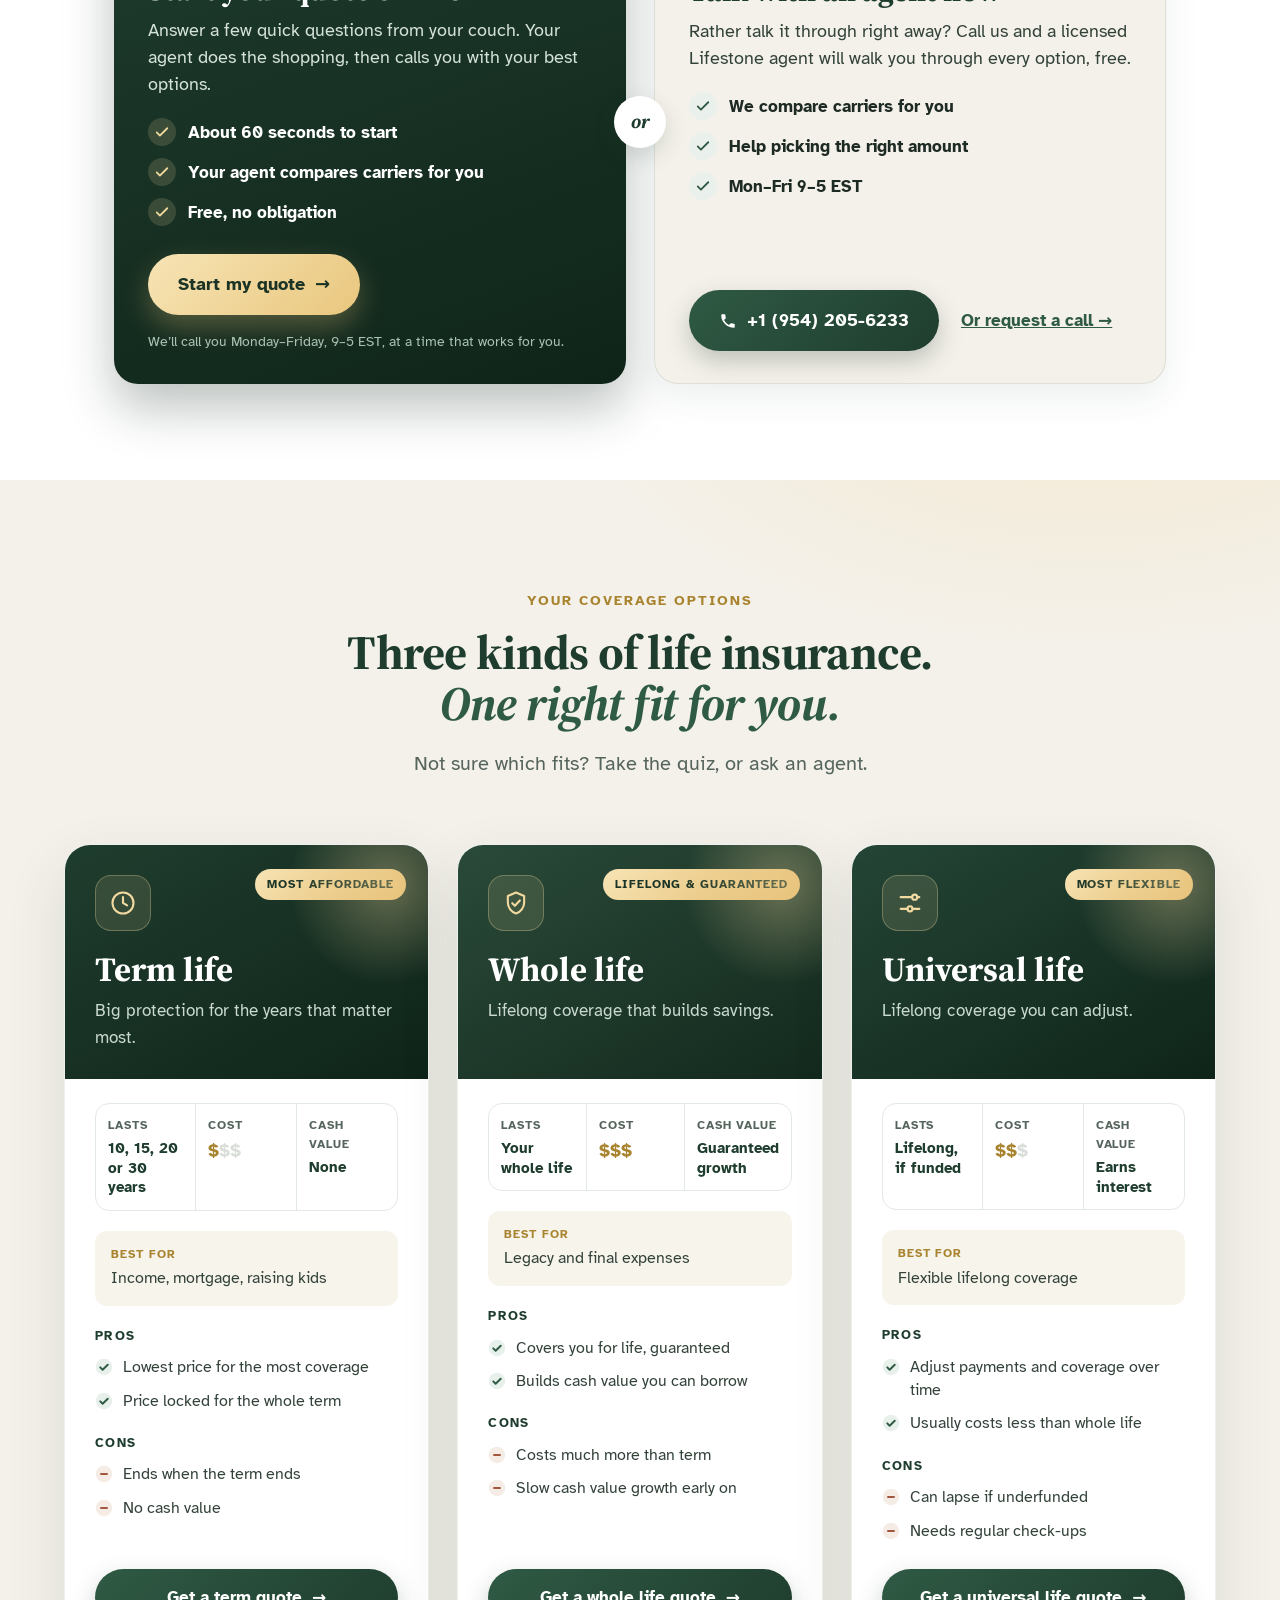
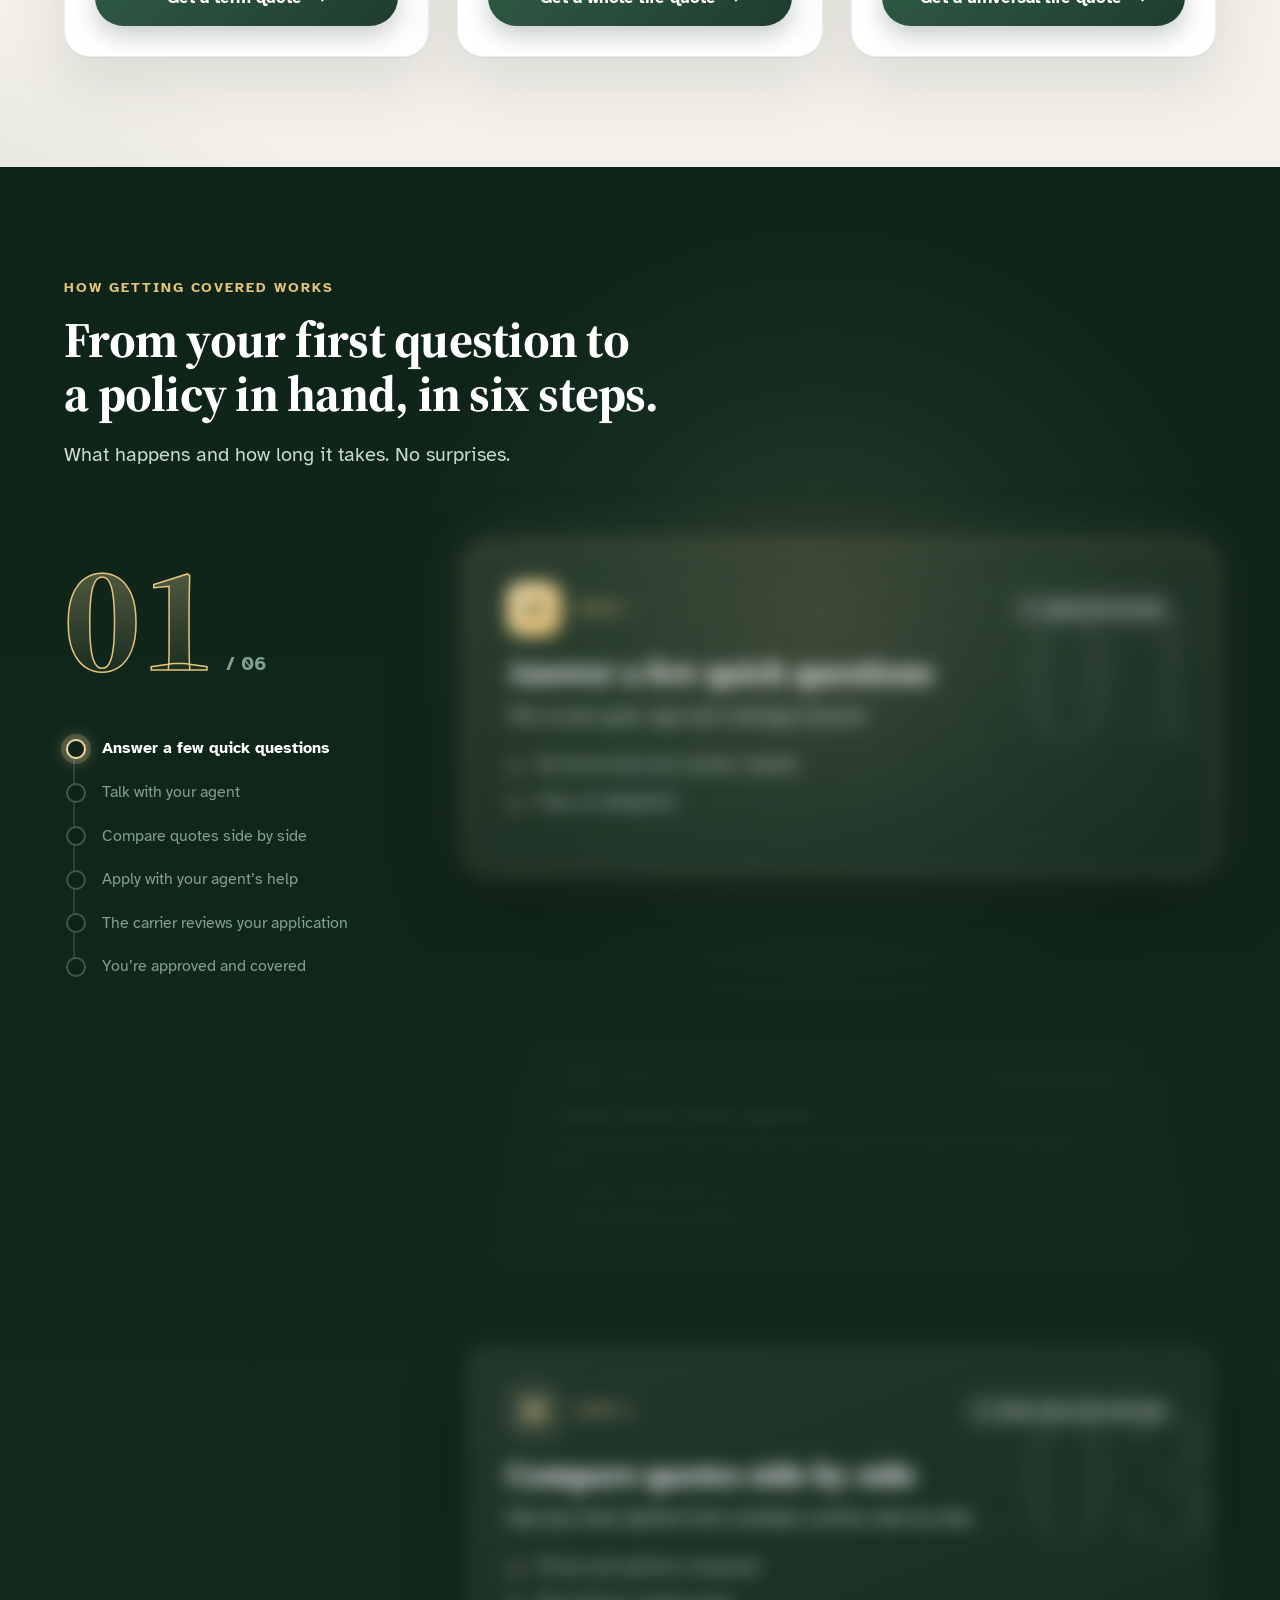
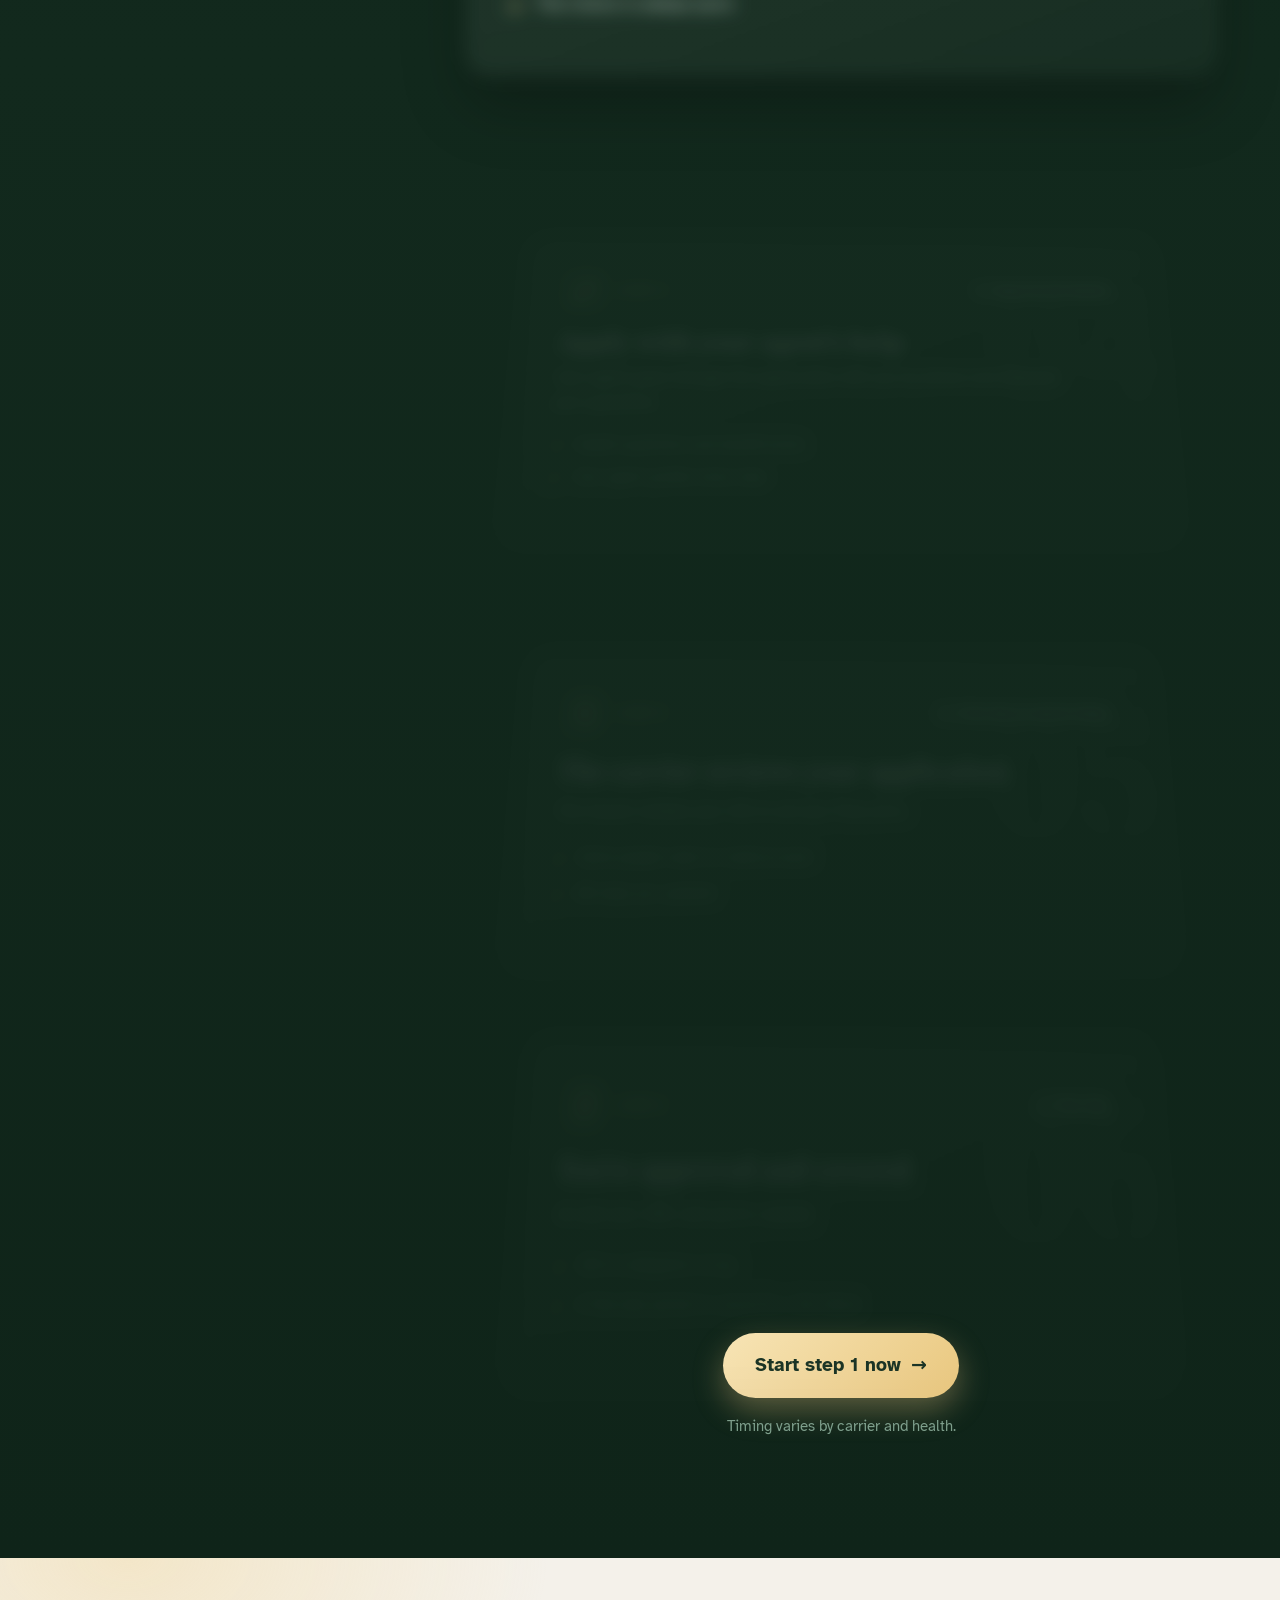
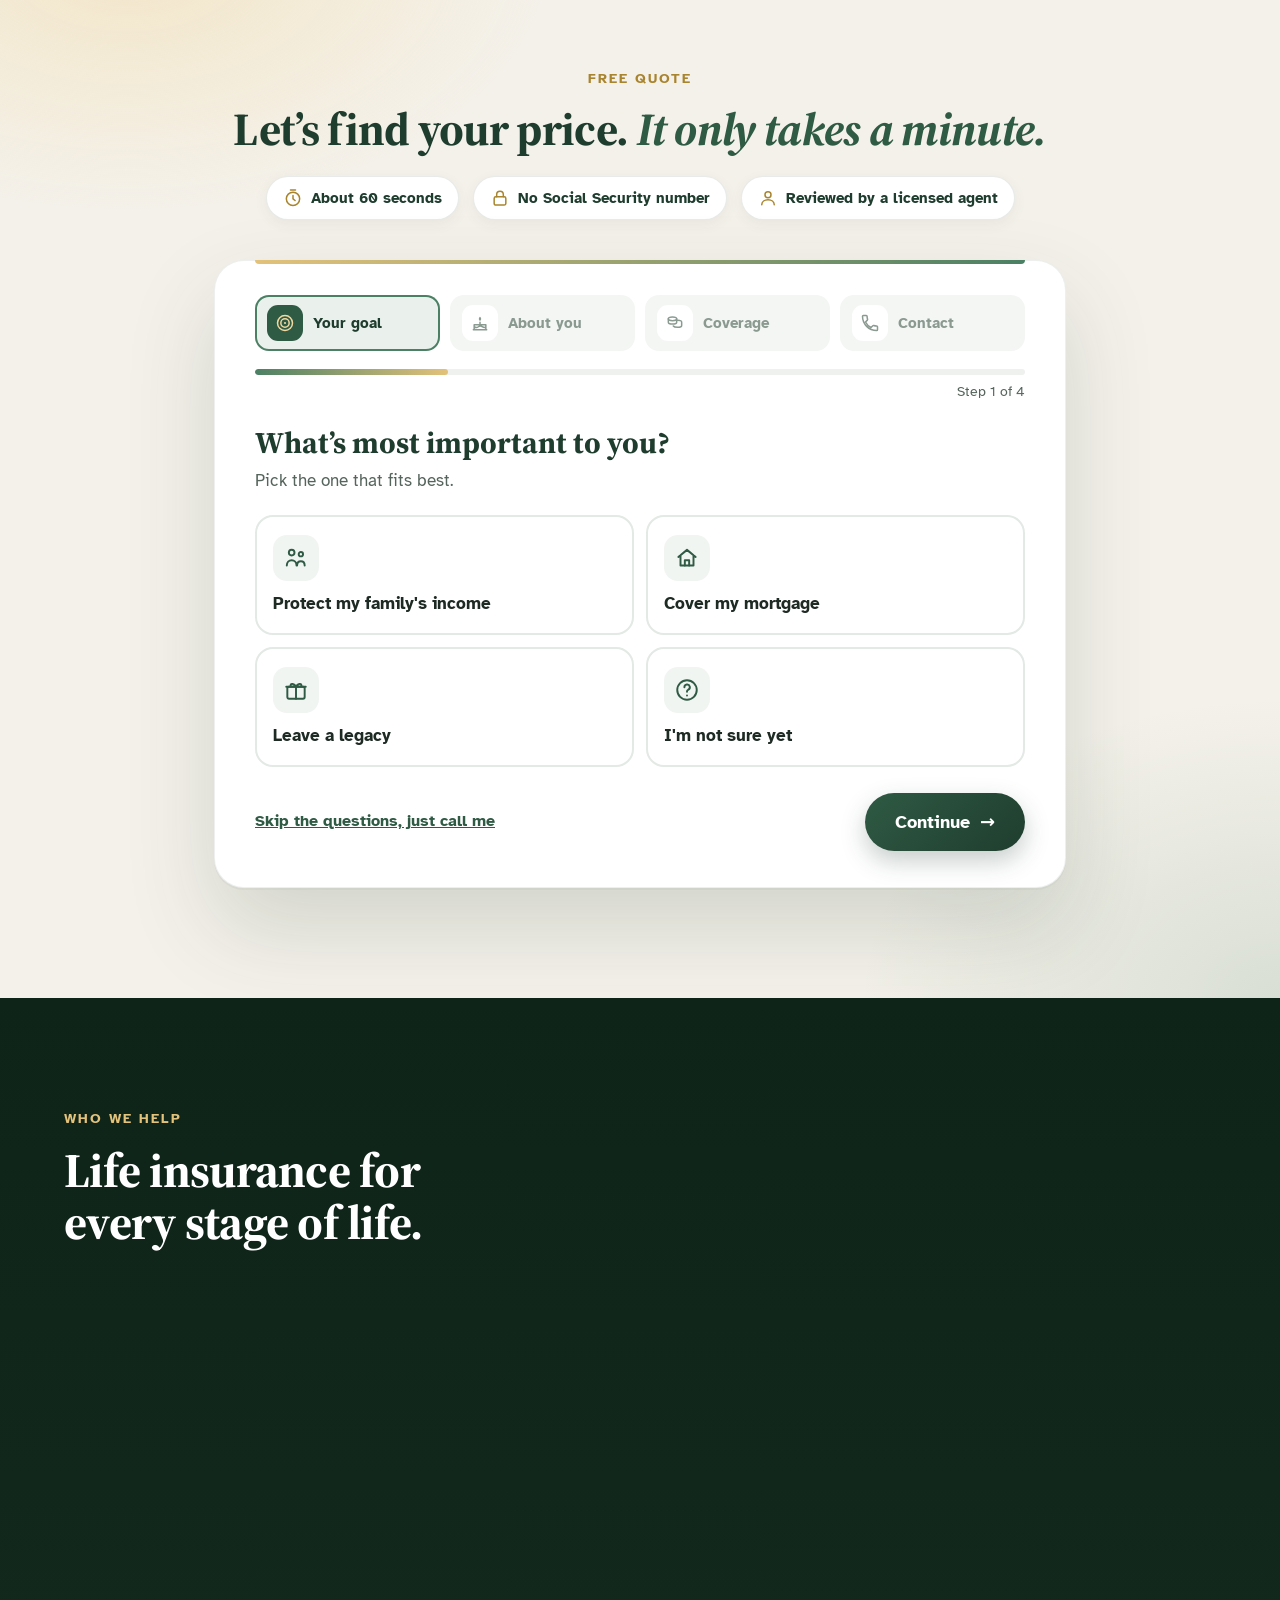
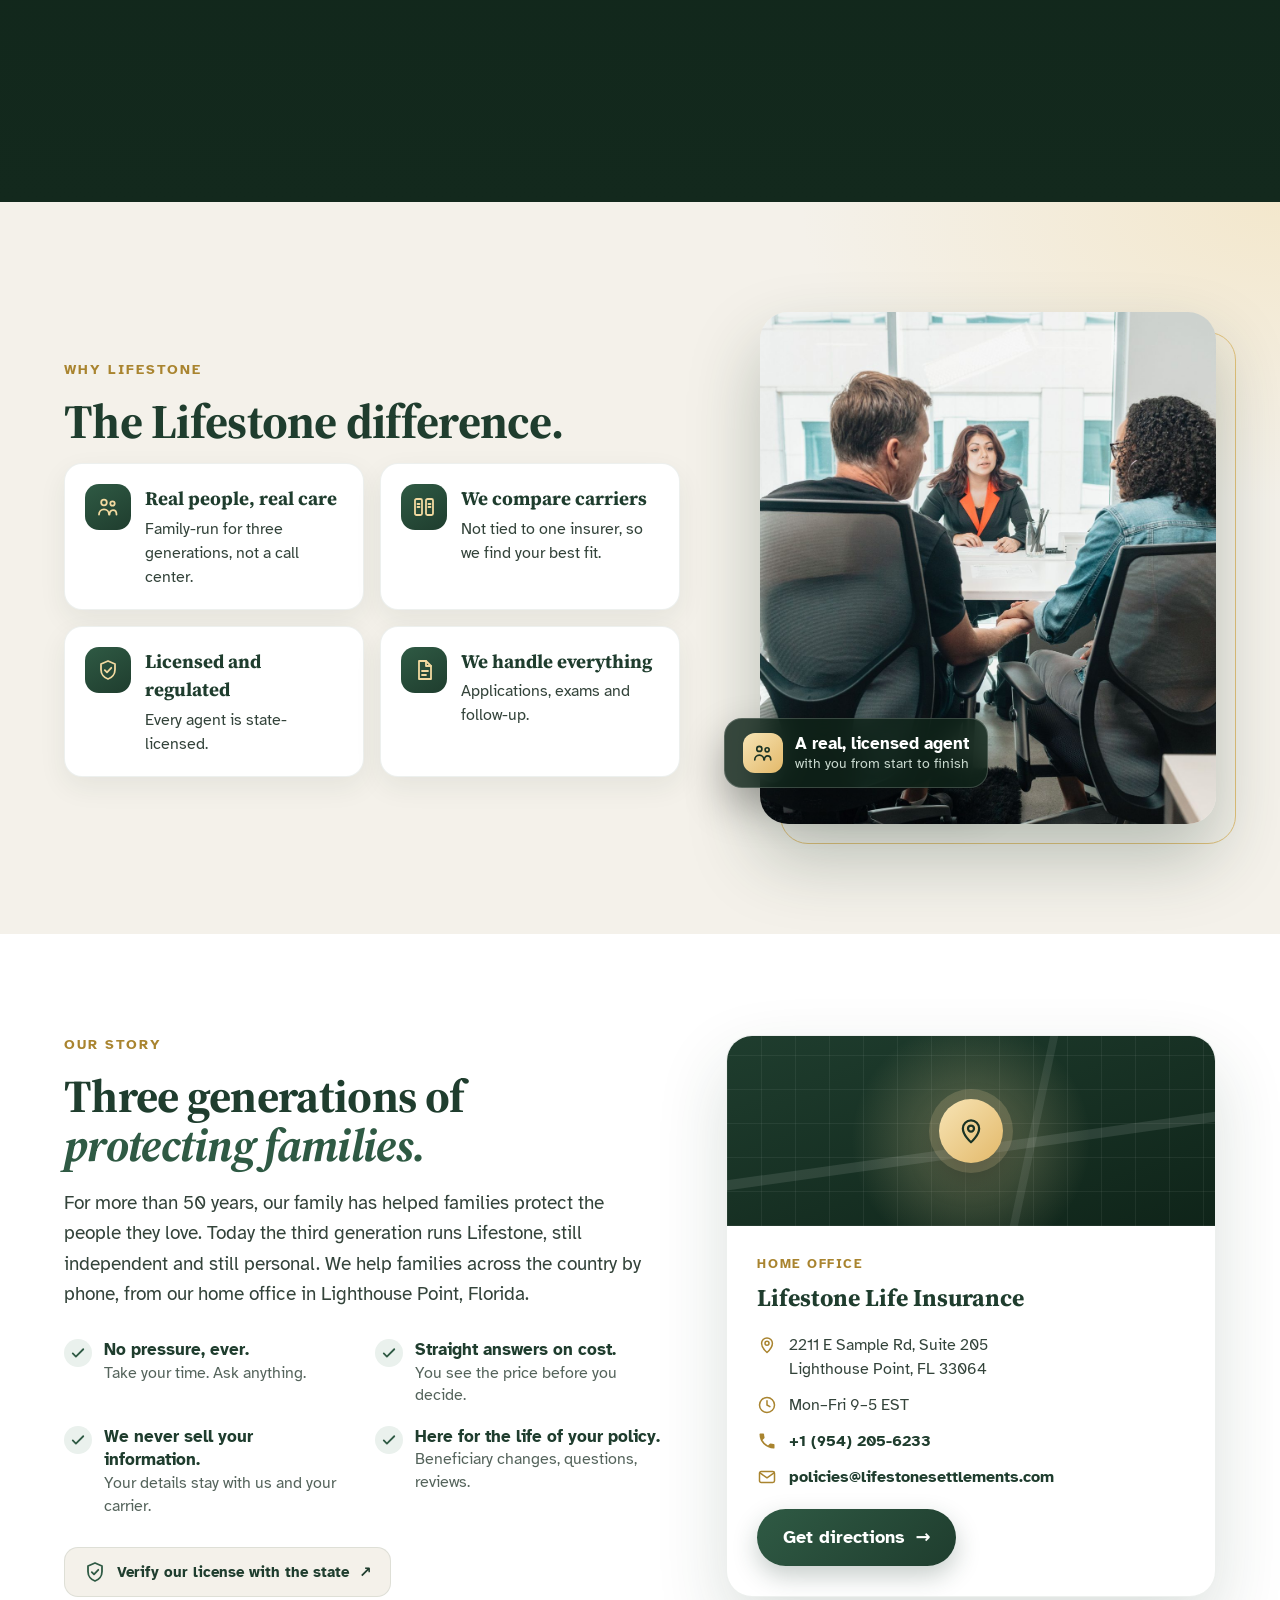
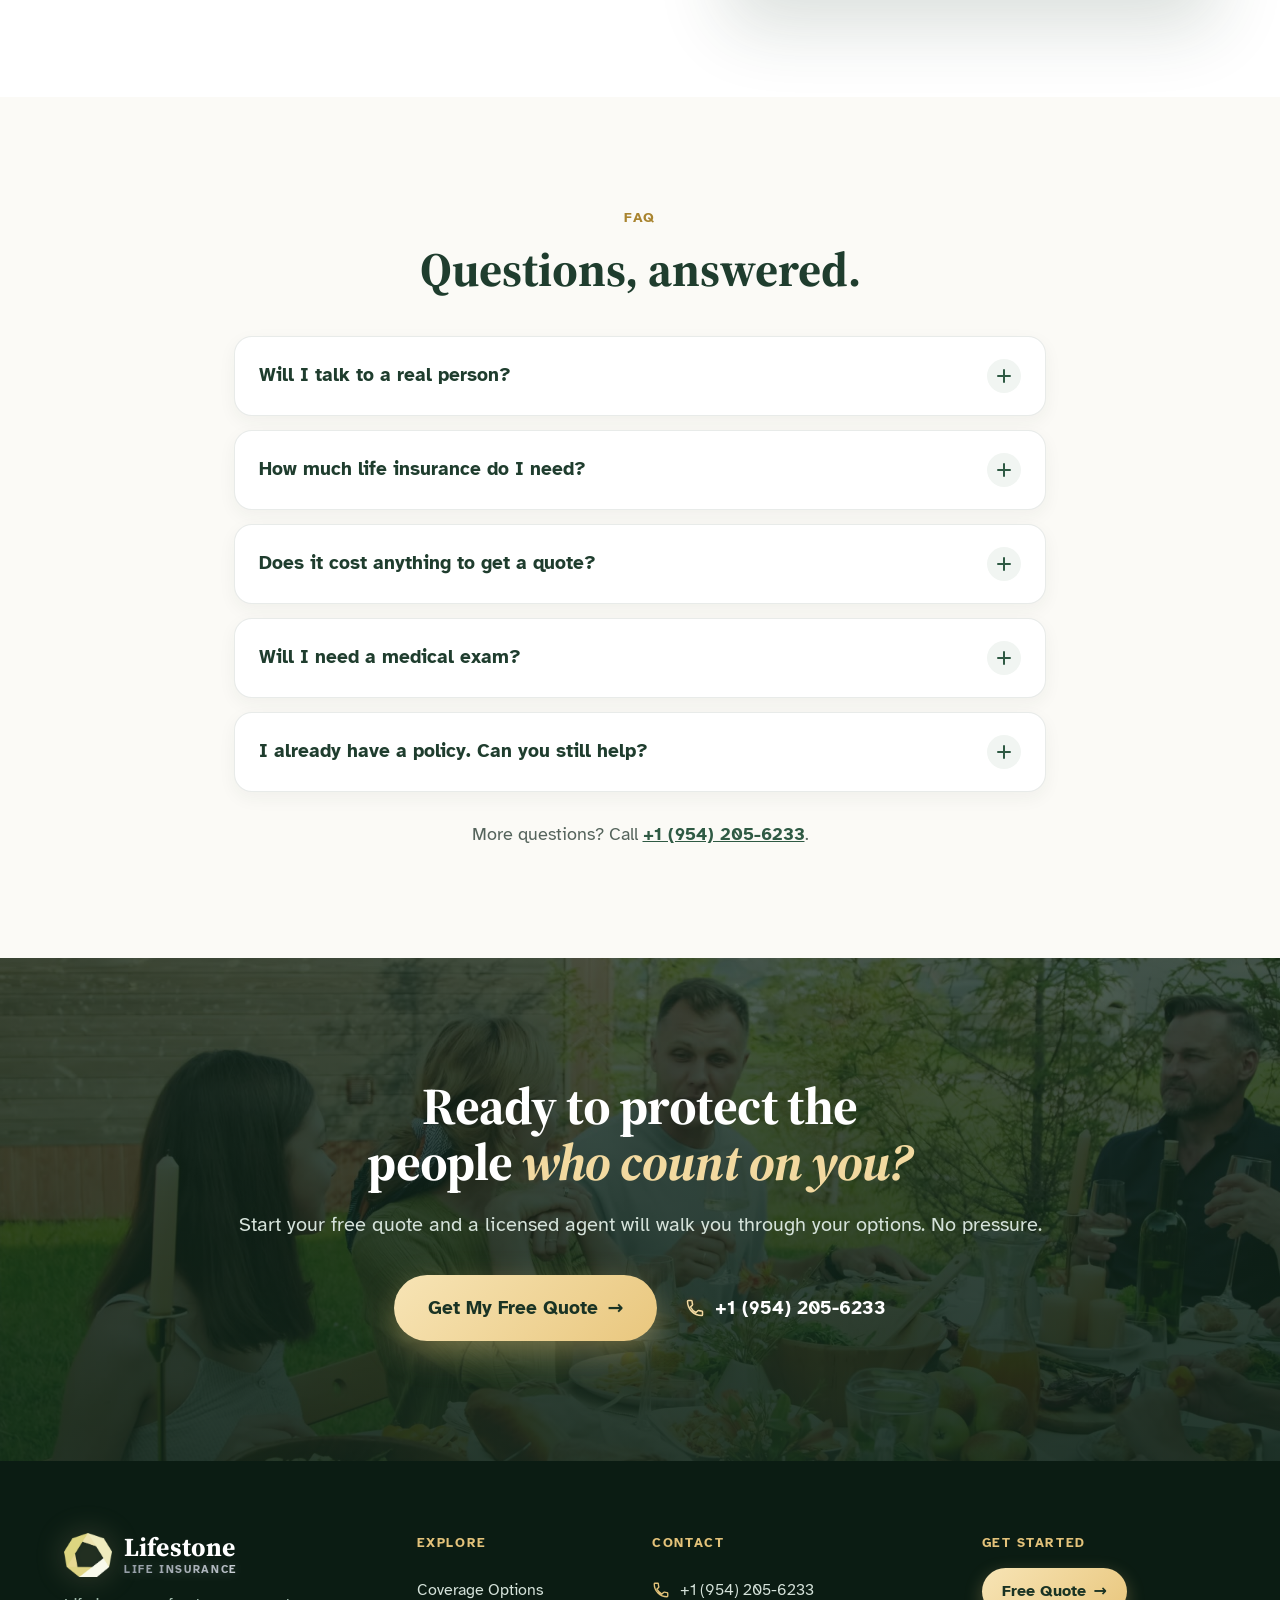
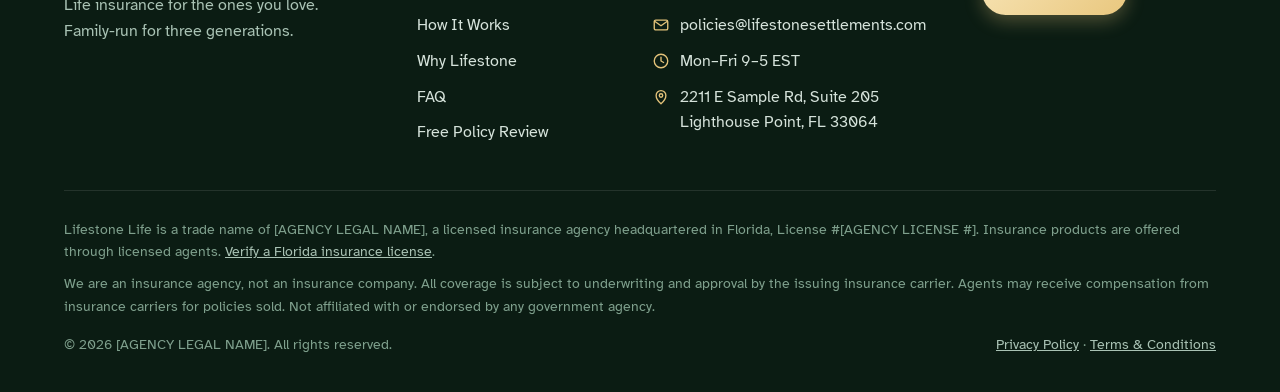
==== commit 6bf8461a: "Every lead now goes to a licensed agent: remove the online application Website - Rewrite the hero, t" ====
--- a/index.html
+++ b/index.html
@@ -797,7 +797,7 @@
     <div class="hx-copy">
       <p class="hx-kicker hx-fade" style="--d:.1s">Family-run for three generations · 50+ years</p>
       <h1 class="hx-h1"><span class="w" style="--i:0">The</span> <span class="w" style="--i:1">right</span> <span class="w" style="--i:2">coverage</span> <span class="w" style="--i:3">for</span> <span class="w" style="--i:4">the</span> <span class="w" style="--i:5">people</span> <span class="w" style="--i:6">who</span> <em class="hx-gold"><span class="w" style="--i:7">count</span> <span class="w" style="--i:8">on</span> <span class="w" style="--i:9">you.</span><svg class="hx-swash" viewBox="0 0 300 24" preserveAspectRatio="none" aria-hidden="true"><path d="M4 17 C 70 6, 150 4, 296 12"/></svg></em></h1>
-      <p class="hx-lede hx-fade" style="--d:.75s">Get covered <b>100% online</b> in minutes. Or talk with a licensed agent. Your choice.</p>
+      <p class="hx-lede hx-fade" style="--d:.75s">Answer a few quick questions. A <b>licensed agent</b> compares carriers and calls you with your best options. Free, no pressure.</p>
 
       <form class="hq hx-fade" style="--d:.95s" id="hero-quiz" data-source="homepage-hero" novalidate>
         <div class="hq-top">
@@ -829,10 +829,8 @@
           <div class="hq-nav"><button type="button" class="hq-back" data-lq-back>← Back</button><button type="button" class="hq-go" data-lq-next>Continue <span aria-hidden="true">→</span></button></div>
         </div>
         <div class="hq-step" data-lq-step data-lq-auto hidden>
-          <p class="hq-q hq-q-sm" id="hq-q-health" tabindex="-1" data-lq-focus>In the past 10 years, have you been diagnosed with or treated for cancer, heart disease, stroke, or diabetes requiring insulin?</p>
-          <div class="hq-opts" role="group" aria-labelledby="hq-q-health" data-lq-choice="health" data-required data-msg="Please answer both questions." style="--cols:2"><button type="button" class="hq-chip" data-value="no">No</button><button type="button" class="hq-chip" data-value="yes">Yes</button></div>
-          <p class="hq-q hq-q-sm hq-q2" id="hq-q-replacing">Are you replacing an existing life insurance policy?</p>
-          <div class="hq-opts" role="group" aria-labelledby="hq-q-replacing" data-lq-choice="replacing" data-required data-msg="Please answer both questions." style="--cols:2"><button type="button" class="hq-chip" data-value="no">No</button><button type="button" class="hq-chip" data-value="yes">Yes</button></div>
+          <p class="hq-q" id="hq-q-replacing" tabindex="-1" data-lq-focus>Are you replacing an existing life insurance policy?</p>
+          <div class="hq-opts" role="group" aria-labelledby="hq-q-replacing" data-lq-choice="replacing" data-required data-msg="Please choose one to continue." style="--cols:2"><button type="button" class="hq-chip" data-value="no">No</button><button type="button" class="hq-chip" data-value="yes">Yes</button></div>
           <p class="hq-error" role="alert" data-lq-error></p>
           <div class="hq-nav"><button type="button" class="hq-back" data-lq-back>← Back</button><button type="button" class="hq-go" data-lq-next>Continue <span aria-hidden="true">→</span></button></div>
         </div>
@@ -847,12 +845,12 @@
           <div class="hq-consent"><input id="hq-consent" name="consent" type="checkbox" required data-msg="Please check the box so we can contact you."><label for="hq-consent">By checking this box, I agree to be contacted by Lifestone Life and its licensed agents at the number provided, including by calls and texts that may use automated technology. Consent is not a condition of purchase. Msg &amp; data rates may apply. Reply STOP to opt out. <a href="privacy.html">Privacy Policy</a> · <a href="terms.html">Terms</a></label></div>
           <div class="lq-hp" aria-hidden="true"><label>Website <input type="text" name="website" data-hp tabindex="-1" autocomplete="off"></label></div>
           <p class="hq-error" role="alert" data-lq-error></p>
-          <div class="hq-nav"><button type="button" class="hq-back" data-lq-back>← Back</button><button type="submit" class="hq-go">See My Quote <span aria-hidden="true">→</span></button></div>
+          <div class="hq-nav"><button type="button" class="hq-back" data-lq-back>← Back</button><button type="submit" class="hq-go">Get My Free Quote <span aria-hidden="true">→</span></button></div>
         </div>
         <input type="hidden" name="interest" value="">
         <div class="hq-foot">
-          <a href="agent-callback.html" class="hq-talk" data-lq-talk>I’d rather talk to someone</a>
-          <span class="hq-note">Free · Secure · No agent required</span>
+          <a href="agent-callback.html" class="hq-talk" data-lq-talk>Skip the questions, just call me</a>
+          <span class="hq-note">Free · Secure · No obligation</span>
         </div>
       </form>
 
@@ -866,33 +864,33 @@
     <li><span class="tb-ic"><svg width="24" height="24" viewBox="0 0 24 24" aria-hidden="true"><circle cx="12" cy="9" r="6" fill="none" stroke="currentColor" stroke-width="1.8" stroke-linecap="round" stroke-linejoin="round"/><path d="M8.5 13.8L7 21l5-2.6 5 2.6-1.5-7.2" fill="none" stroke="currentColor" stroke-width="1.8" stroke-linecap="round" stroke-linejoin="round"/><path d="M9.6 9l1.6 1.6 3.2-3.3" fill="none" stroke="currentColor" stroke-width="1.8" stroke-linecap="round" stroke-linejoin="round"/></svg></span><span><b>50+ years</b>Third-generation, family-run</span></li>
     <li><span class="tb-ic"><svg width="24" height="24" viewBox="0 0 24 24" aria-hidden="true"><path d="M12 4v16M7 20h10M5 7h14M5 7l-2.5 6a2.8 2.8 0 0 0 5 0zM19 7l-2.5 6a2.8 2.8 0 0 0 5 0z" fill="none" stroke="currentColor" stroke-width="1.8" stroke-linecap="round" stroke-linejoin="round"/></svg></span><span><b>Independent agency</b>We work for you, not one insurer</span></li>
     <li><span class="tb-ic"><svg width="24" height="24" viewBox="0 0 24 24" aria-hidden="true"><rect x="5" y="10.5" width="14" height="10" rx="2" fill="none" stroke="currentColor" stroke-width="1.8" stroke-linecap="round" stroke-linejoin="round"/><path d="M8 10.5V7.5a4 4 0 0 1 8 0v3M12 14.5v2.5" fill="none" stroke="currentColor" stroke-width="1.8" stroke-linecap="round" stroke-linejoin="round"/></svg></span><span><b>Secure &amp; private</b>Encrypted. Never sold.</span></li>
-    <li><span class="tb-ic"><svg width="24" height="24" viewBox="0 0 24 24" aria-hidden="true"><circle cx="12" cy="12" r="9" fill="none" stroke="currentColor" stroke-width="1.8" stroke-linecap="round" stroke-linejoin="round"/><path d="M3 12h18M12 3c2.6 2.6 3.8 5.6 3.8 9s-1.2 6.4-3.8 9c-2.6-2.6-3.8-5.6-3.8-9S9.4 5.6 12 3z" fill="none" stroke="currentColor" stroke-width="1.8" stroke-linecap="round" stroke-linejoin="round"/></svg></span><span><b>Serving families nationwide</b>Online or by phone, coast to coast</span></li>
+    <li><span class="tb-ic"><svg width="24" height="24" viewBox="0 0 24 24" aria-hidden="true"><circle cx="12" cy="12" r="9" fill="none" stroke="currentColor" stroke-width="1.8" stroke-linecap="round" stroke-linejoin="round"/><path d="M3 12h18M12 3c2.6 2.6 3.8 5.6 3.8 9s-1.2 6.4-3.8 9c-2.6-2.6-3.8-5.6-3.8-9S9.4 5.6 12 3z" fill="none" stroke="currentColor" stroke-width="1.8" stroke-linecap="round" stroke-linejoin="round"/></svg></span><span><b>Serving families nationwide</b>By phone, coast to coast</span></li>
   </ul>
 </section>
 
 <section id="ways" class="tw" aria-labelledby="tw-title">
   <div class="tw-wrap">
     <header class="tw-intro">
-      <p class="tw-eyebrow">Two ways to get covered</p>
-      <h2 id="tw-title">Get covered 100% online. <em>Or talk to a real person.</em></h2>
-      <p>No agent required. No agent off-limits. Pick what works for you, and switch anytime.</p>
+      <p class="tw-eyebrow">Real help from a real person</p>
+      <h2 id="tw-title">Every quote is handled by a licensed agent. <em>Start whichever way is easiest.</em></h2>
+      <p>No call centers and no bots. A licensed Lifestone agent personally reviews your answers, compares carriers for you, and helps you every step of the way.</p>
     </header>
     <div class="tw-grid">
       <article class="tw-card tw-online">
-        <span class="tw-badge">Fastest</span>
+        <span class="tw-badge">Quickest start</span>
         <span class="tw-ic"><svg width="26" height="26" viewBox="0 0 24 24" aria-hidden="true"><rect x="6.5" y="2.5" width="11" height="19" rx="2.5" fill="none" stroke="currentColor" stroke-width="1.8" stroke-linecap="round" stroke-linejoin="round"/><path d="M10.5 18.5h3" fill="none" stroke="currentColor" stroke-width="1.8" stroke-linecap="round" stroke-linejoin="round"/><path d="M9.5 10.5l2 2 3.5-4" fill="none" stroke="currentColor" stroke-width="1.8" stroke-linecap="round" stroke-linejoin="round"/></svg></span>
-        <h3>Do it yourself, online</h3>
-        <p class="tw-lead">No phone calls. No pressure. Get a quote, apply and e-sign from your couch, in minutes.</p>
-        <ul class="tw-list"><li><span class="tw-ck"><svg width="18" height="18" viewBox="0 0 24 24" aria-hidden="true"><path d="M5 12.5l4.2 4.2L19 7" fill="none" stroke="currentColor" stroke-width="2.4" stroke-linecap="round" stroke-linejoin="round"/></svg></span>Quote in about 60 seconds</li><li><span class="tw-ck"><svg width="18" height="18" viewBox="0 0 24 24" aria-hidden="true"><path d="M5 12.5l4.2 4.2L19 7" fill="none" stroke="currentColor" stroke-width="2.4" stroke-linecap="round" stroke-linejoin="round"/></svg></span>Apply online in about 10 minutes</li><li><span class="tw-ck"><svg width="18" height="18" viewBox="0 0 24 24" aria-hidden="true"><path d="M5 12.5l4.2 4.2L19 7" fill="none" stroke="currentColor" stroke-width="2.4" stroke-linecap="round" stroke-linejoin="round"/></svg></span>E-sign with the carrier, no paperwork</li></ul>
-        <a href="#quote" class="tw-btn tw-btn-gold">Start online <span aria-hidden="true">→</span></a>
-        <p class="tw-note">If your answers need a closer look, we’ll connect you with an agent automatically.</p>
+        <h3>Start your quote online</h3>
+        <p class="tw-lead">Answer a few quick questions from your couch. Your agent does the shopping, then calls you with your best options.</p>
+        <ul class="tw-list"><li><span class="tw-ck"><svg width="18" height="18" viewBox="0 0 24 24" aria-hidden="true"><path d="M5 12.5l4.2 4.2L19 7" fill="none" stroke="currentColor" stroke-width="2.4" stroke-linecap="round" stroke-linejoin="round"/></svg></span>About 60 seconds to start</li><li><span class="tw-ck"><svg width="18" height="18" viewBox="0 0 24 24" aria-hidden="true"><path d="M5 12.5l4.2 4.2L19 7" fill="none" stroke="currentColor" stroke-width="2.4" stroke-linecap="round" stroke-linejoin="round"/></svg></span>Your agent compares carriers for you</li><li><span class="tw-ck"><svg width="18" height="18" viewBox="0 0 24 24" aria-hidden="true"><path d="M5 12.5l4.2 4.2L19 7" fill="none" stroke="currentColor" stroke-width="2.4" stroke-linecap="round" stroke-linejoin="round"/></svg></span>Free, no obligation</li></ul>
+        <a href="#quote" class="tw-btn tw-btn-gold">Start my quote <span aria-hidden="true">→</span></a>
+        <p class="tw-note">We’ll call you Monday–Friday, 9–5 EST, at a time that works for you.</p>
       </article>
       <span class="tw-or" aria-hidden="true">or</span>
       <article class="tw-card tw-agent">
         <span class="tw-badge">Personal help</span>
         <span class="tw-ic"><svg width="26" height="26" viewBox="0 0 24 24" aria-hidden="true"><circle cx="12" cy="9" r="3.6" fill="none" stroke="currentColor" stroke-width="1.8" stroke-linecap="round" stroke-linejoin="round"/><path d="M5 20c.8-3.6 3.6-5.6 7-5.6s6.2 2 7 5.6" fill="none" stroke="currentColor" stroke-width="1.8" stroke-linecap="round" stroke-linejoin="round"/><path d="M6.5 9a5.5 5.5 0 0 1 11 0M17.5 9v2.2a1.5 1.5 0 0 1-1.5 1.5h-1.5" fill="none" stroke="currentColor" stroke-width="1.8" stroke-linecap="round" stroke-linejoin="round"/></svg></span>
-        <h3>Talk with a licensed agent</h3>
-        <p class="tw-lead">Prefer a person? A licensed Lifestone agent walks you through every option, free.</p>
+        <h3>Talk with an agent now</h3>
+        <p class="tw-lead">Rather talk it through right away? Call us and a licensed Lifestone agent will walk you through every option, free.</p>
         <ul class="tw-list"><li><span class="tw-ck"><svg width="18" height="18" viewBox="0 0 24 24" aria-hidden="true"><path d="M5 12.5l4.2 4.2L19 7" fill="none" stroke="currentColor" stroke-width="2.4" stroke-linecap="round" stroke-linejoin="round"/></svg></span>We compare carriers for you</li><li><span class="tw-ck"><svg width="18" height="18" viewBox="0 0 24 24" aria-hidden="true"><path d="M5 12.5l4.2 4.2L19 7" fill="none" stroke="currentColor" stroke-width="2.4" stroke-linecap="round" stroke-linejoin="round"/></svg></span>Help picking the right amount</li><li><span class="tw-ck"><svg width="18" height="18" viewBox="0 0 24 24" aria-hidden="true"><path d="M5 12.5l4.2 4.2L19 7" fill="none" stroke="currentColor" stroke-width="2.4" stroke-linecap="round" stroke-linejoin="round"/></svg></span>Mon–Fri 9–5 EST</li></ul>
         <div class="tw-ctas">
           <a href="tel:+19542056233" class="tw-btn tw-btn-green"><svg width="18" height="18" viewBox="0 0 24 24" aria-hidden="true"><path d="M6.6 10.8a15.1 15.1 0 0 0 6.6 6.6l2.2-2.2a1 1 0 0 1 1-.25 11.4 11.4 0 0 0 3.6.57 1 1 0 0 1 1 1V20a1 1 0 0 1-1 1A17 17 0 0 1 3 4a1 1 0 0 1 1-1h3.5a1 1 0 0 1 1 1c0 1.25.2 2.45.57 3.57a1 1 0 0 1-.25 1z" fill="currentColor"/></svg>+1 (954) 205-6233</a>
@@ -983,9 +981,9 @@
         <div class="ps-big"><span class="ps-big-n">01</span><span class="ps-big-of">/ 06</span></div>
         <ol class="ps-rail">
           <li><a href="#ps-step-1"><i></i><span>Answer a few quick questions</span></a></li>
-          <li><a href="#ps-step-2"><i></i><span>Choose online or an agent</span></a></li>
+          <li><a href="#ps-step-2"><i></i><span>Talk with your agent</span></a></li>
           <li><a href="#ps-step-3"><i></i><span>Compare quotes side by side</span></a></li>
-          <li><a href="#ps-step-4"><i></i><span>Apply online or with your agent</span></a></li>
+          <li><a href="#ps-step-4"><i></i><span>Apply with your agent’s help</span></a></li>
           <li><a href="#ps-step-5"><i></i><span>The carrier reviews your application</span></a></li>
           <li><a href="#ps-step-6"><i></i><span>You’re approved and covered</span></a></li>
         </ol>
@@ -1007,11 +1005,11 @@
         <div class="ps-head">
           <span class="ps-ic"><svg width="26" height="26" viewBox="0 0 24 24" aria-hidden="true"><path d="M6.6 10.8a15.1 15.1 0 0 0 6.6 6.6l2.2-2.2a1 1 0 0 1 1-.25 11.4 11.4 0 0 0 3.6.57 1 1 0 0 1 1 1V20a1 1 0 0 1-1 1A17 17 0 0 1 3 4a1 1 0 0 1 1-1h3.5a1 1 0 0 1 1 1c0 1.25.2 2.45.57 3.57a1 1 0 0 1-.25 1z" fill="none" stroke="currentColor" stroke-width="1.8" stroke-linejoin="round"/></svg></span>
           <span class="ps-num">Step 2</span>
-          <span class="ps-time"><svg width="14" height="14" viewBox="0 0 24 24" aria-hidden="true"><circle cx="12" cy="12" r="9" fill="none" stroke="currentColor" stroke-width="2"/><path d="M12 7v5l3 2" fill="none" stroke="currentColor" stroke-width="2" stroke-linecap="round"/></svg>Your choice</span>
-        </div>
-        <h3>Choose online or an agent</h3>
-        <p class="ps-lead">Keep going on your own, or have a licensed agent help you pick the right plan.</p>
-        <ul class="ps-list"><li>Online: no phone calls needed</li><li>Agent: a free 15–20 minute call</li></ul>
+          <span class="ps-time"><svg width="14" height="14" viewBox="0 0 24 24" aria-hidden="true"><circle cx="12" cy="12" r="9" fill="none" stroke="currentColor" stroke-width="2"/><path d="M12 7v5l3 2" fill="none" stroke="currentColor" stroke-width="2" stroke-linecap="round"/></svg>Same day or next</span>
+        </div>
+        <h3>Talk with your agent</h3>
+        <p class="ps-lead">A licensed agent calls to go over your answers and help you pick the right plan.</p>
+        <ul class="ps-list"><li>A free 15–20 minute call</li><li>Ask anything, no pressure</li></ul>
       </article>
       <article class="ps-step" data-i="2" id="ps-step-3">
         <div class="ps-ghost" aria-hidden="true">03</div>
@@ -1031,9 +1029,9 @@
           <span class="ps-num">Step 4</span>
           <span class="ps-time"><svg width="14" height="14" viewBox="0 0 24 24" aria-hidden="true"><circle cx="12" cy="12" r="9" fill="none" stroke="currentColor" stroke-width="2"/><path d="M12 7v5l3 2" fill="none" stroke="currentColor" stroke-width="2" stroke-linecap="round"/></svg>About 10–30 minutes</span>
         </div>
-        <h3>Apply online or with your agent</h3>
-        <p class="ps-lead">Fill it out yourself online, or your agent does it with you by phone.</p>
-        <ul class="ps-list"><li>Health questions and beneficiaries</li><li>Sign online, no paperwork</li></ul>
+        <h3>Apply with your agent’s help</h3>
+        <p class="ps-lead">Your agent goes through the application with you by phone and answers your questions.</p>
+        <ul class="ps-list"><li>Health questions and beneficiaries</li><li>Your agent guides every step</li></ul>
       </article>
       <article class="ps-step" data-i="4" id="ps-step-5">
         <div class="ps-ghost" aria-hidden="true">05</div>
@@ -1075,7 +1073,7 @@
       <ul class="qf-perks">
         <li><svg width="20" height="20" viewBox="0 0 24 24" aria-hidden="true"><circle cx="12" cy="13" r="8" fill="none" stroke="currentColor" stroke-width="1.8" stroke-linecap="round" stroke-linejoin="round"/><path d="M12 9v4l2.5 2M9 2.5h6" fill="none" stroke="currentColor" stroke-width="1.8" stroke-linecap="round" stroke-linejoin="round"/></svg>About 60 seconds</li>
         <li><svg width="20" height="20" viewBox="0 0 24 24" aria-hidden="true"><rect x="5" y="10.5" width="14" height="10" rx="2" fill="none" stroke="currentColor" stroke-width="1.8" stroke-linecap="round" stroke-linejoin="round"/><path d="M8 10.5V8a4 4 0 0 1 8 0v2.5" fill="none" stroke="currentColor" stroke-width="1.8" stroke-linecap="round" stroke-linejoin="round"/></svg>No Social Security number</li>
-        <li><svg width="20" height="20" viewBox="0 0 24 24" aria-hidden="true"><circle cx="12" cy="8" r="3.6" fill="none" stroke="currentColor" stroke-width="1.8" stroke-linecap="round" stroke-linejoin="round"/><path d="M4.5 20c0-3.6 3.4-6 7.5-6s7.5 2.4 7.5 6" fill="none" stroke="currentColor" stroke-width="1.8" stroke-linecap="round" stroke-linejoin="round"/></svg>Online or with an agent</li>
+        <li><svg width="20" height="20" viewBox="0 0 24 24" aria-hidden="true"><circle cx="12" cy="8" r="3.6" fill="none" stroke="currentColor" stroke-width="1.8" stroke-linecap="round" stroke-linejoin="round"/><path d="M4.5 20c0-3.6 3.4-6 7.5-6s7.5 2.4 7.5 6" fill="none" stroke="currentColor" stroke-width="1.8" stroke-linecap="round" stroke-linejoin="round"/></svg>Reviewed by a licensed agent</li>
       </ul>
     </header>
     <form id="quote-form" novalidate class="qf-card" data-source="homepage-quote">
@@ -1088,7 +1086,7 @@
         <p class="qf-hint">Pick the one that fits best.</p>
         <div role="group" aria-labelledby="q-goal" data-lq-choice="goal" data-required data-msg="Please choose one to continue." class="qf-tiles qf-tiles-2"><button type="button" class="chip qf-tile" data-value="income"><span class="qf-ti"><svg width="26" height="26" viewBox="0 0 24 24" aria-hidden="true"><circle cx="8" cy="7" r="2.6" fill="none" stroke="currentColor" stroke-width="1.8" stroke-linecap="round" stroke-linejoin="round"/><circle cx="16.5" cy="8.5" r="2" fill="none" stroke="currentColor" stroke-width="1.8" stroke-linecap="round" stroke-linejoin="round"/><path d="M3.5 19c0-3 2-5 4.5-5s4.5 2 4.5 5M13 19c0-2.4 1.5-4 3.5-4s3.5 1.6 3.5 4" fill="none" stroke="currentColor" stroke-width="1.8" stroke-linecap="round" stroke-linejoin="round"/></svg></span><span class="qf-tl">Protect my family's income</span></button><button type="button" class="chip qf-tile" data-value="mortgage"><span class="qf-ti"><svg width="26" height="26" viewBox="0 0 24 24" aria-hidden="true"><path d="M4 11l8-6.5 8 6.5M6 9.5V19h12V9.5" fill="none" stroke="currentColor" stroke-width="1.8" stroke-linecap="round" stroke-linejoin="round"/><path d="M10 19v-5h4v5" fill="none" stroke="currentColor" stroke-width="1.8" stroke-linecap="round" stroke-linejoin="round"/></svg></span><span class="qf-tl">Cover my mortgage</span></button><button type="button" class="chip qf-tile" data-value="legacy"><span class="qf-ti"><svg width="26" height="26" viewBox="0 0 24 24" aria-hidden="true"><rect x="4" y="9" width="16" height="11" rx="1.5" fill="none" stroke="currentColor" stroke-width="1.8" stroke-linecap="round" stroke-linejoin="round"/><path d="M3 9h18M12 9v11M12 9c-1.5-3-5-3.5-5-1.2C7 9 12 9 12 9zm0 0c1.5-3 5-3.5 5-1.2C17 9 12 9 12 9z" fill="none" stroke="currentColor" stroke-width="1.8" stroke-linecap="round" stroke-linejoin="round"/></svg></span><span class="qf-tl">Leave a legacy</span></button><button type="button" class="chip qf-tile" data-value="not_sure"><span class="qf-ti"><svg width="26" height="26" viewBox="0 0 24 24" aria-hidden="true"><circle cx="12" cy="12" r="9" fill="none" stroke="currentColor" stroke-width="1.8" stroke-linecap="round" stroke-linejoin="round"/><path d="M9.6 9.5a2.5 2.5 0 1 1 3.4 2.3c-.7.3-1 .8-1 1.5v.4M12 17h.01" fill="none" stroke="currentColor" stroke-width="1.8" stroke-linecap="round" stroke-linejoin="round"/></svg></span><span class="qf-tl">I'm not sure yet</span></button></div>
         <p class="qc-error" role="alert" data-lq-error></p>
-        <div class="qc-nav qf-nav"><span class="qf-navl"><a href="agent-callback.html" class="qf-talk" data-lq-talk>I’d rather talk to someone</a></span><button type="button" class="qf-next" data-lq-next>Continue <span aria-hidden="true">→</span></button></div>
+        <div class="qc-nav qf-nav"><span class="qf-navl"><a href="agent-callback.html" class="qf-talk" data-lq-talk>Skip the questions, just call me</a></span><button type="button" class="qf-next" data-lq-next>Continue <span aria-hidden="true">→</span></button></div>
       </div>
 
       <div class="qc-step" data-lq-step hidden>
@@ -1097,12 +1095,10 @@
           <div class="qf-field"><label for="qc-dob">Date of birth</label><div class="qf-input"><span class="qf-fi"><svg width="20" height="20" viewBox="0 0 24 24" aria-hidden="true"><rect x="3.5" y="5" width="17" height="15" rx="2" fill="none" stroke="currentColor" stroke-width="1.8"/><path d="M3.5 10h17M8 3v4M16 3v4" fill="none" stroke="currentColor" stroke-width="1.8" stroke-linecap="round"/></svg></span><input id="qc-dob" name="dob" type="date" autocomplete="bday" required data-msg="Please enter your date of birth."></div></div>
           <div class="qf-field"><label for="qc-state">State</label><div class="qf-input"><span class="qf-fi"><svg width="20" height="20" viewBox="0 0 24 24" aria-hidden="true"><path d="M12 21s-6.5-5.6-6.5-11a6.5 6.5 0 0 1 13 0c0 5.4-6.5 11-6.5 11z" fill="none" stroke="currentColor" stroke-width="1.8" stroke-linejoin="round"/><circle cx="12" cy="10" r="2.3" fill="none" stroke="currentColor" stroke-width="1.8"/></svg></span><select id="qc-state" name="state" autocomplete="address-level1" required data-msg="Please choose your state."><option value="">Select your state</option><option value="AL">Alabama</option><option value="AK">Alaska</option><option value="AZ">Arizona</option><option value="AR">Arkansas</option><option value="CA">California</option><option value="CO">Colorado</option><option value="CT">Connecticut</option><option value="DE">Delaware</option><option value="DC">District of Columbia</option><option value="FL">Florida</option><option value="GA">Georgia</option><option value="HI">Hawaii</option><option value="ID">Idaho</option><option value="IL">Illinois</option><option value="IN">Indiana</option><option value="IA">Iowa</option><option value="KS">Kansas</option><option value="KY">Kentucky</option><option value="LA">Louisiana</option><option value="ME">Maine</option><option value="MD">Maryland</option><option value="MA">Massachusetts</option><option value="MI">Michigan</option><option value="MN">Minnesota</option><option value="MS">Mississippi</option><option value="MO">Missouri</option><option value="MT">Montana</option><option value="NE">Nebraska</option><option value="NV">Nevada</option><option value="NH">New Hampshire</option><option value="NJ">New Jersey</option><option value="NM">New Mexico</option><option value="NY">New York</option><option value="NC">North Carolina</option><option value="ND">North Dakota</option><option value="OH">Ohio</option><option value="OK">Oklahoma</option><option value="OR">Oregon</option><option value="PA">Pennsylvania</option><option value="RI">Rhode Island</option><option value="SC">South Carolina</option><option value="SD">South Dakota</option><option value="TN">Tennessee</option><option value="TX">Texas</option><option value="UT">Utah</option><option value="VT">Vermont</option><option value="VA">Virginia</option><option value="WA">Washington</option><option value="WV">West Virginia</option><option value="WI">Wisconsin</option><option value="WY">Wyoming</option></select></div></div>
         </div>
-        <h4 class="qf-q3" id="q-health">In the past 10 years, have you been diagnosed with or treated for cancer, heart disease, stroke, or diabetes requiring insulin?</h4>
-        <div role="group" aria-labelledby="q-health" data-lq-choice="health" data-required data-msg="Please answer both questions." class="qf-tiles qf-tiles-2"><button type="button" class="chip qf-tile qf-tile-t" data-value="no"><span class="qf-tl">No</span></button><button type="button" class="chip qf-tile qf-tile-t" data-value="yes"><span class="qf-tl">Yes</span></button></div>
         <h4 class="qf-q3" id="q-replacing">Are you replacing an existing life insurance policy?</h4>
-        <div role="group" aria-labelledby="q-replacing" data-lq-choice="replacing" data-required data-msg="Please answer both questions." class="qf-tiles qf-tiles-2"><button type="button" class="chip qf-tile qf-tile-t" data-value="no"><span class="qf-tl">No</span></button><button type="button" class="chip qf-tile qf-tile-t" data-value="yes"><span class="qf-tl">Yes</span></button></div>
+        <div role="group" aria-labelledby="q-replacing" data-lq-choice="replacing" data-required data-msg="Please answer to continue." class="qf-tiles qf-tiles-2"><button type="button" class="chip qf-tile qf-tile-t" data-value="no"><span class="qf-tl">No</span></button><button type="button" class="chip qf-tile qf-tile-t" data-value="yes"><span class="qf-tl">Yes</span></button></div>
         <p class="qc-error" role="alert" data-lq-error></p>
-        <div class="qc-nav qf-nav"><span class="qf-navl"><button type="button" class="qc-back qf-back" data-lq-back>← Back</button><a href="agent-callback.html" class="qf-talk" data-lq-talk>I’d rather talk to someone</a></span><button type="button" class="qf-next" data-lq-next>Continue <span aria-hidden="true">→</span></button></div>
+        <div class="qc-nav qf-nav"><span class="qf-navl"><button type="button" class="qc-back qf-back" data-lq-back>← Back</button><a href="agent-callback.html" class="qf-talk" data-lq-talk>Skip the questions, just call me</a></span><button type="button" class="qf-next" data-lq-next>Continue <span aria-hidden="true">→</span></button></div>
       </div>
 
       <div class="qc-step" data-lq-step hidden>
@@ -1113,7 +1109,7 @@
         <div role="group" aria-labelledby="q-type" data-lq-choice="type" data-required data-msg="Please choose a coverage type." class="qf-tiles qf-tiles-3"><button type="button" class="chip qf-tile" data-value="term"><span class="qf-ti"><svg width="26" height="26" viewBox="0 0 24 24" aria-hidden="true"><circle cx="12" cy="12" r="9" fill="none" stroke="currentColor" stroke-width="1.8" stroke-linecap="round" stroke-linejoin="round"/><path d="M12 7v5l3.5 2" fill="none" stroke="currentColor" stroke-width="1.8" stroke-linecap="round" stroke-linejoin="round"/></svg></span><span class="qf-tl">Term</span></button><button type="button" class="chip qf-tile" data-value="universal"><span class="qf-ti"><svg width="26" height="26" viewBox="0 0 24 24" aria-hidden="true"><path d="M4 7h10M18 7h2M4 17h6M14 17h6" fill="none" stroke="currentColor" stroke-width="1.8" stroke-linecap="round" stroke-linejoin="round"/><circle cx="16" cy="7" r="2.2" fill="none" stroke="currentColor" stroke-width="1.8" stroke-linecap="round" stroke-linejoin="round"/><circle cx="12" cy="17" r="2.2" fill="none" stroke="currentColor" stroke-width="1.8" stroke-linecap="round" stroke-linejoin="round"/></svg></span><span class="qf-tl">Universal life</span></button><button type="button" class="chip qf-tile" data-value="not_sure"><span class="qf-ti"><svg width="26" height="26" viewBox="0 0 24 24" aria-hidden="true"><circle cx="12" cy="12" r="9" fill="none" stroke="currentColor" stroke-width="1.8" stroke-linecap="round" stroke-linejoin="round"/><path d="M9.6 9.5a2.5 2.5 0 1 1 3.4 2.3c-.7.3-1 .8-1 1.5v.4M12 17h.01" fill="none" stroke="currentColor" stroke-width="1.8" stroke-linecap="round" stroke-linejoin="round"/></svg></span><span class="qf-tl">Not sure</span></button></div>
         <div class="type-explain" data-type-explain aria-live="polite" hidden></div>
         <p class="qc-error" role="alert" data-lq-error></p>
-        <div class="qc-nav qf-nav"><span class="qf-navl"><button type="button" class="qc-back qf-back" data-lq-back>← Back</button><a href="agent-callback.html" class="qf-talk" data-lq-talk>I’d rather talk to someone</a></span><button type="button" class="qf-next" data-lq-next>Continue <span aria-hidden="true">→</span></button></div>
+        <div class="qc-nav qf-nav"><span class="qf-navl"><button type="button" class="qc-back qf-back" data-lq-back>← Back</button><a href="agent-callback.html" class="qf-talk" data-lq-talk>Skip the questions, just call me</a></span><button type="button" class="qf-next" data-lq-next>Continue <span aria-hidden="true">→</span></button></div>
       </div>
       <div class="qc-step" data-lq-step hidden>
         <h3 class="qf-q" tabindex="-1" data-lq-focus>Where should we send your quote?</h3>
@@ -1130,7 +1126,7 @@
         </div>
         <div class="lq-hp" aria-hidden="true"><label>Website <input type="text" name="website" data-hp tabindex="-1" autocomplete="off"></label></div>
         <p class="qc-error" role="alert" data-lq-error></p>
-        <div class="qc-nav qf-nav"><span class="qf-navl"><button type="button" class="qc-back qf-back" data-lq-back>← Back</button><a href="agent-callback.html" class="qf-talk" data-lq-talk>I’d rather talk to someone</a></span><button type="submit" class="qf-next qf-submit">Get My Free Quote <span aria-hidden="true">→</span></button></div>
+        <div class="qc-nav qf-nav"><span class="qf-navl"><button type="button" class="qc-back qf-back" data-lq-back>← Back</button><a href="agent-callback.html" class="qf-talk" data-lq-talk>Skip the questions, just call me</a></span><button type="submit" class="qf-next qf-submit">Get My Free Quote <span aria-hidden="true">→</span></button></div>
         <p class="qf-secure"><svg width="16" height="16" viewBox="0 0 24 24" aria-hidden="true"><rect x="5" y="10.5" width="14" height="10" rx="2" fill="none" stroke="currentColor" stroke-width="1.8" stroke-linecap="round" stroke-linejoin="round"/><path d="M8 10.5V7.5a4 4 0 0 1 8 0v3" fill="none" stroke="currentColor" stroke-width="1.8" stroke-linecap="round" stroke-linejoin="round"/></svg> Secure &amp; encrypted. We never sell your information.</p>
       </div>
       <input type="hidden" name="interest" value="">
@@ -1199,7 +1195,7 @@
     <div class="wy-art">
       <div class="wy-frame" aria-hidden="true"></div>
       <img src="images/agent-meeting-real.jpg" width="1100" height="1237" alt="Licensed agent meeting with clients in an office" loading="lazy">
-      <div class="wy-badge"><span class="wy-badge-ic"><svg width="22" height="22" viewBox="0 0 24 24" aria-hidden="true"><circle cx="8" cy="7.5" r="2.8" fill="none" stroke="currentColor" stroke-width="1.8" stroke-linecap="round" stroke-linejoin="round"/><circle cx="16.5" cy="8.5" r="2.2" fill="none" stroke="currentColor" stroke-width="1.8" stroke-linecap="round" stroke-linejoin="round"/><path d="M3 19.5c0-3 2.2-5.2 5-5.2s5 2.2 5 5.2M13.5 19.5c0-2.5 1.4-4.3 3.5-4.3s3.5 1.8 3.5 4.3" fill="none" stroke="currentColor" stroke-width="1.8" stroke-linecap="round" stroke-linejoin="round"/></svg></span><span><b>Online or with an agent</b>your choice, start to finish</span></div>
+      <div class="wy-badge"><span class="wy-badge-ic"><svg width="22" height="22" viewBox="0 0 24 24" aria-hidden="true"><circle cx="8" cy="7.5" r="2.8" fill="none" stroke="currentColor" stroke-width="1.8" stroke-linecap="round" stroke-linejoin="round"/><circle cx="16.5" cy="8.5" r="2.2" fill="none" stroke="currentColor" stroke-width="1.8" stroke-linecap="round" stroke-linejoin="round"/><path d="M3 19.5c0-3 2.2-5.2 5-5.2s5 2.2 5 5.2M13.5 19.5c0-2.5 1.4-4.3 3.5-4.3s3.5 1.8 3.5 4.3" fill="none" stroke="currentColor" stroke-width="1.8" stroke-linecap="round" stroke-linejoin="round"/></svg></span><span><b>A real, licensed agent</b>with you from start to finish</span></div>
     </div>
   </div>
 </section>
@@ -1209,7 +1205,7 @@
     <div class="lo-copy">
       <p class="lo-eyebrow">Our story</p>
       <h2 id="lo-title">Three generations of <em>protecting families.</em></h2>
-      <p class="lo-lead">For more than 50 years, our family has helped families protect the people they love. Today the third generation runs Lifestone, still independent and still personal. We help families across the country, online or by phone, from our home office in Lighthouse Point, Florida.</p>
+      <p class="lo-lead">For more than 50 years, our family has helped families protect the people they love. Today the third generation runs Lifestone, still independent and still personal. We help families across the country by phone, from our home office in Lighthouse Point, Florida.</p>
       <ul class="lo-list"><li><span class="lo-ck"><svg width="18" height="18" viewBox="0 0 24 24" aria-hidden="true"><path d="M5 12.5l4.2 4.2L19 7" fill="none" stroke="currentColor" stroke-width="2.4" stroke-linecap="round" stroke-linejoin="round"/></svg></span><span><b>No pressure, ever.</b>Take your time. Ask anything.</span></li><li><span class="lo-ck"><svg width="18" height="18" viewBox="0 0 24 24" aria-hidden="true"><path d="M5 12.5l4.2 4.2L19 7" fill="none" stroke="currentColor" stroke-width="2.4" stroke-linecap="round" stroke-linejoin="round"/></svg></span><span><b>Straight answers on cost.</b>You see the price before you decide.</span></li><li><span class="lo-ck"><svg width="18" height="18" viewBox="0 0 24 24" aria-hidden="true"><path d="M5 12.5l4.2 4.2L19 7" fill="none" stroke="currentColor" stroke-width="2.4" stroke-linecap="round" stroke-linejoin="round"/></svg></span><span><b>We never sell your information.</b>Your details stay with us and your carrier.</span></li><li><span class="lo-ck"><svg width="18" height="18" viewBox="0 0 24 24" aria-hidden="true"><path d="M5 12.5l4.2 4.2L19 7" fill="none" stroke="currentColor" stroke-width="2.4" stroke-linecap="round" stroke-linejoin="round"/></svg></span><span><b>Here for the life of your policy.</b>Beneficiary changes, questions, reviews.</span></li></ul>
       <a href="https://licenseesearch.fldfs.com/" class="lo-verify" target="_blank" rel="noopener"><svg width="24" height="24" viewBox="0 0 24 24" aria-hidden="true"><path d="M12 3l7 3v5.5c0 4.4-3 8.2-7 9.5-4-1.3-7-5.1-7-9.5V6z" fill="none" stroke="currentColor" stroke-width="1.8" stroke-linecap="round" stroke-linejoin="round"/><path d="M8.8 12.2l2.2 2.2 4.3-4.6" fill="none" stroke="currentColor" stroke-width="1.8" stroke-linecap="round" stroke-linejoin="round"/></svg> Verify our license with the state <span aria-hidden="true">↗</span></a>
     </div>
@@ -1234,7 +1230,7 @@
       <p class="fq-eyebrow">FAQ</p>
       <h2 id="fq-title">Questions, answered.</h2>
     </header>
-    <div class="fq-list"><details class="fq-item"><summary><span>Can I get covered without talking to an agent?</span><i aria-hidden="true"></i></summary><div class="fq-a"><p>Yes. If you qualify, you can apply 100% online in minutes and e-sign with the carrier. No phone calls needed. If your answers need a closer look, or you’d just rather talk to someone, a licensed agent is one call away.</p></div></details><details class="fq-item"><summary><span>How much life insurance do I need?</span><i aria-hidden="true"></i></summary><div class="fq-a"><p>Usually enough to replace several years of income and pay off big debts like a mortgage. Our quiz gives you a starting point, and an agent can help you fine-tune it.</p></div></details><details class="fq-item"><summary><span>Does it cost anything to get a quote?</span><i aria-hidden="true"></i></summary><div class="fq-a"><p>No. Quotes and advice are free. If you buy a policy, the insurance company pays our agent.</p></div></details><details class="fq-item"><summary><span>Will I need a medical exam?</span><i aria-hidden="true"></i></summary><div class="fq-a"><p>Not always. It depends on your age, the insurer and the amount. Your agent will tell you up front.</p></div></details><details class="fq-item"><summary><span>I already have a policy. Can you still help?</span><i aria-hidden="true"></i></summary><div class="fq-a"><p>Yes. We can add coverage or review what you have. Never cancel a policy until a new one is in force. <a href="policy-review.html">Get a free policy review →</a></p></div></details></div>
+    <div class="fq-list"><details class="fq-item"><summary><span>Will I talk to a real person?</span><i aria-hidden="true"></i></summary><div class="fq-a"><p>Yes. Every quote is reviewed by a licensed Lifestone agent, who calls you to go over your options and helps you with the application. It’s free, and there’s no obligation.</p></div></details><details class="fq-item"><summary><span>How much life insurance do I need?</span><i aria-hidden="true"></i></summary><div class="fq-a"><p>Usually enough to replace several years of income and pay off big debts like a mortgage. Our quiz gives you a starting point, and an agent can help you fine-tune it.</p></div></details><details class="fq-item"><summary><span>Does it cost anything to get a quote?</span><i aria-hidden="true"></i></summary><div class="fq-a"><p>No. Quotes and advice are free. If you buy a policy, the insurance company pays our agent.</p></div></details><details class="fq-item"><summary><span>Will I need a medical exam?</span><i aria-hidden="true"></i></summary><div class="fq-a"><p>Not always. It depends on your age, the insurer and the amount. Your agent will tell you up front.</p></div></details><details class="fq-item"><summary><span>I already have a policy. Can you still help?</span><i aria-hidden="true"></i></summary><div class="fq-a"><p>Yes. We can add coverage or review what you have. Never cancel a policy until a new one is in force. <a href="policy-review.html">Get a free policy review →</a></p></div></details></div>
     <p class="fq-more">More questions? Call <a href="tel:+19542056233">+1 (954) 205-6233</a>.</p>
   </div>
 </section>
@@ -1247,7 +1243,7 @@
   <div class="fc-shade" aria-hidden="true"></div>
   <div class="fc-wrap">
     <h2 id="fc-title">Ready to protect the people <em>who count on you?</em></h2>
-    <p>Apply online in minutes, or talk with a licensed agent. Free, no pressure.</p>
+    <p>Start your free quote and a licensed agent will walk you through your options. No pressure.</p>
     <div class="fc-ctas">
       <a href="#quote" class="fc-btn">Get My Free Quote <span aria-hidden="true">→</span></a>
       <a href="tel:+19542056233" class="fc-call"><svg width="20" height="20" viewBox="0 0 24 24" aria-hidden="true"><path d="M6.6 10.8a15.1 15.1 0 0 0 6.6 6.6l2.2-2.2a1 1 0 0 1 1-.25 11.4 11.4 0 0 0 3.6.57 1 1 0 0 1 1 1V20a1 1 0 0 1-1 1A17 17 0 0 1 3 4a1 1 0 0 1 1-1h3.5a1 1 0 0 1 1 1c0 1.25.2 2.45.57 3.57a1 1 0 0 1-.25 1z" fill="none" stroke="currentColor" stroke-width="1.8" stroke-linecap="round" stroke-linejoin="round"/></svg>+1 (954) 205-6233</a>
@@ -1452,7 +1448,7 @@
   window.addEventListener('resize', fit);
 })();
 </script>
-<script src="config/routing-rules.js"></script>
+<script src="config/age.js"></script>
 <script src="js/quote-flow.js"></script>
 <script>
 // Quote quizzes: hero card and the quote section share one engine (js/quote-flow.js).
@@ -1487,7 +1483,7 @@
     universal: { t: 'Universal life', p: 'Permanent coverage designed to last your whole life, as long as premiums are paid.',
       li: ['Flexible payments and a cash value that can grow over time', 'Costs more than term for the same amount', 'Good for leaving a legacy or lifelong protection'] },
     not_sure: { t: 'Not sure? That’s okay.', p: 'Most families start with term because it’s the most affordable.',
-      li: ['We’ll show your options side by side', 'A licensed agent can help you choose, free'] }
+      li: ['Your agent will show your options side by side', 'They’ll help you choose, free'] }
   };
   document.querySelectorAll('[data-lq-choice="type"]').forEach(function(group){
     var box = group.parentNode.querySelector('[data-type-explain]');
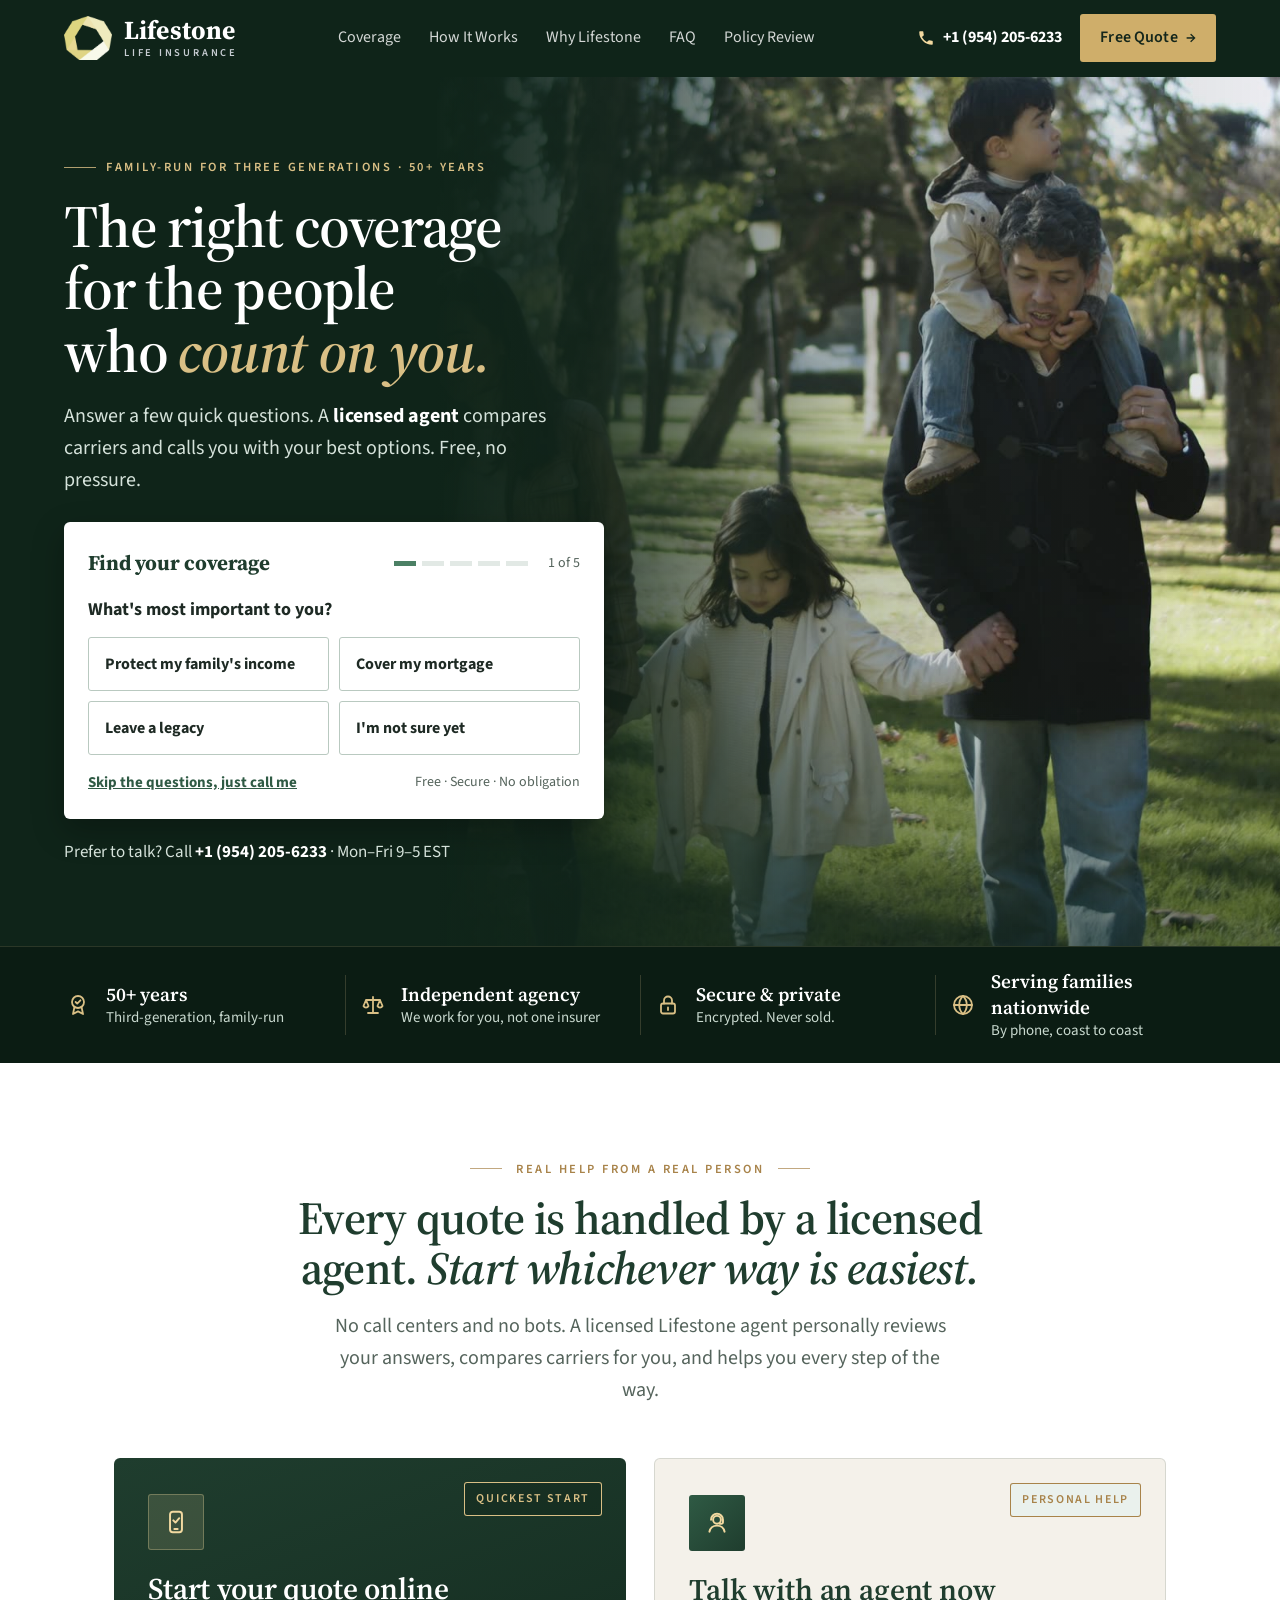
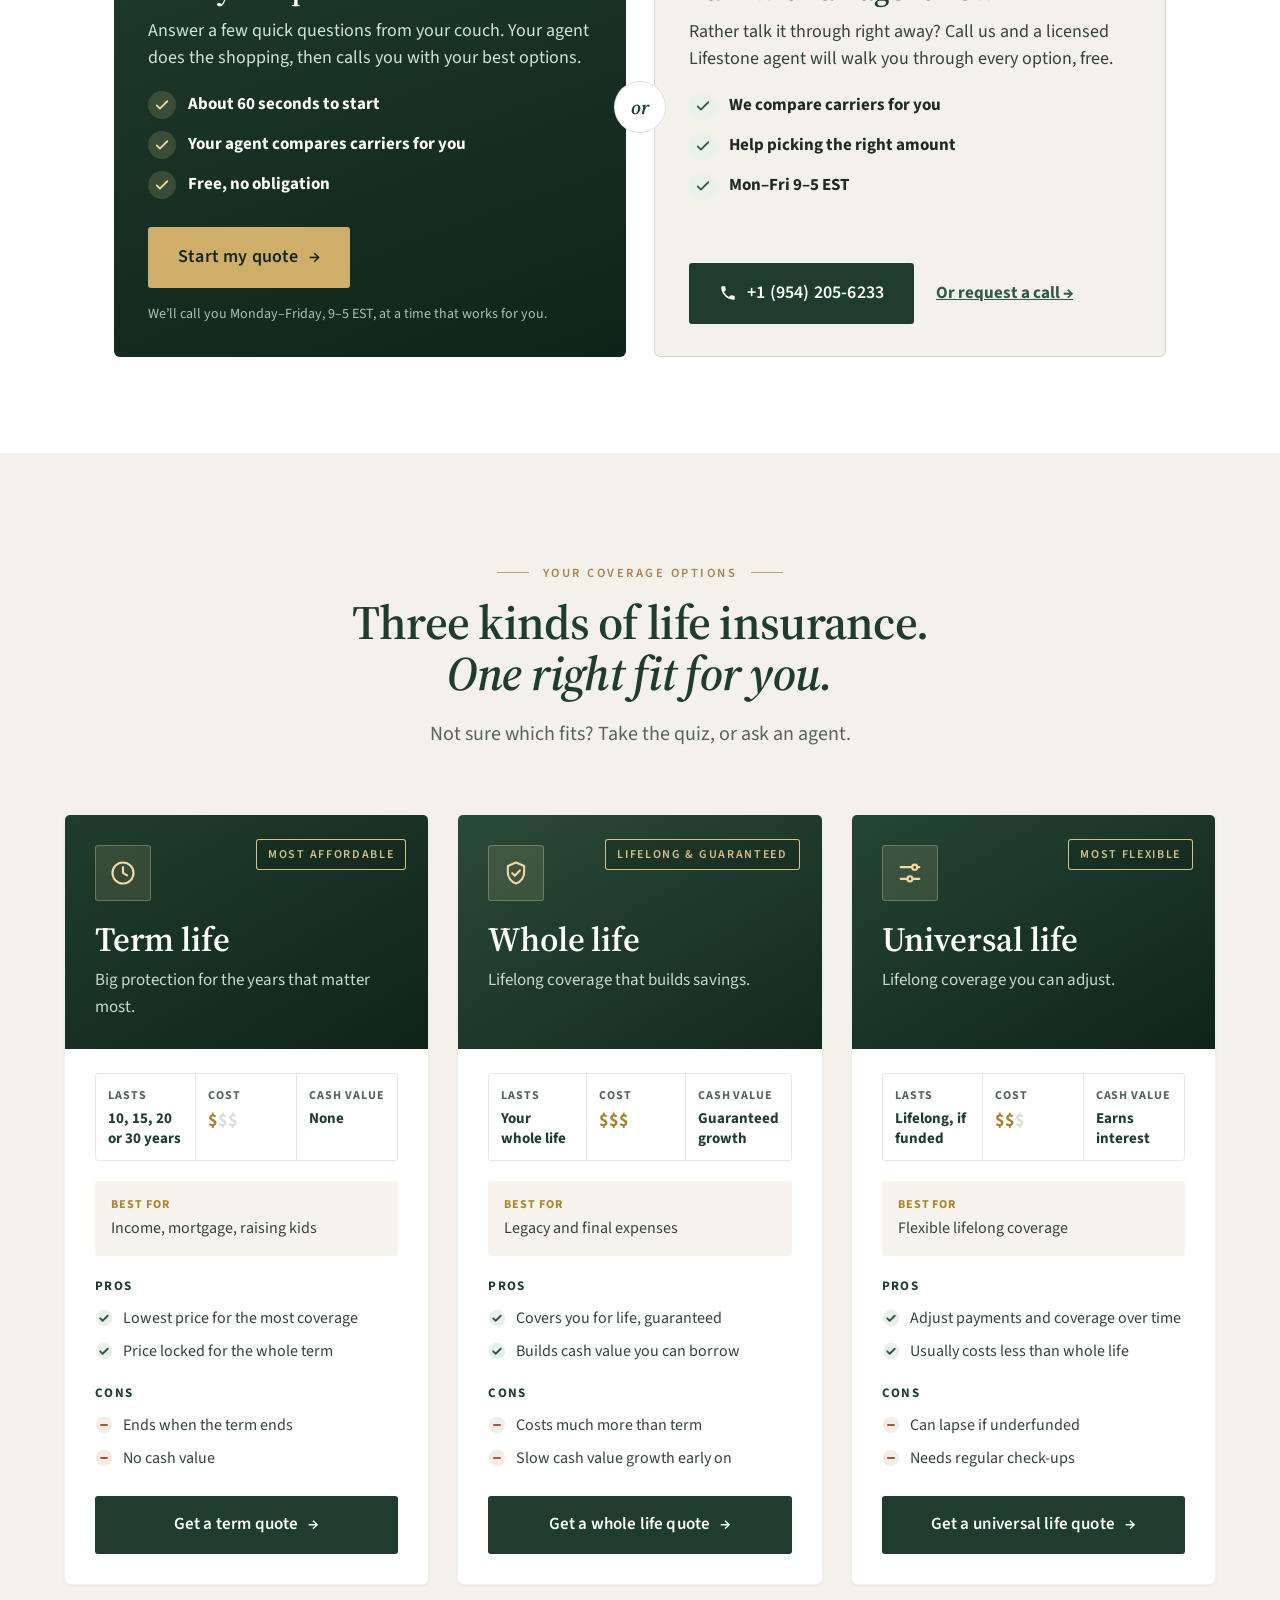
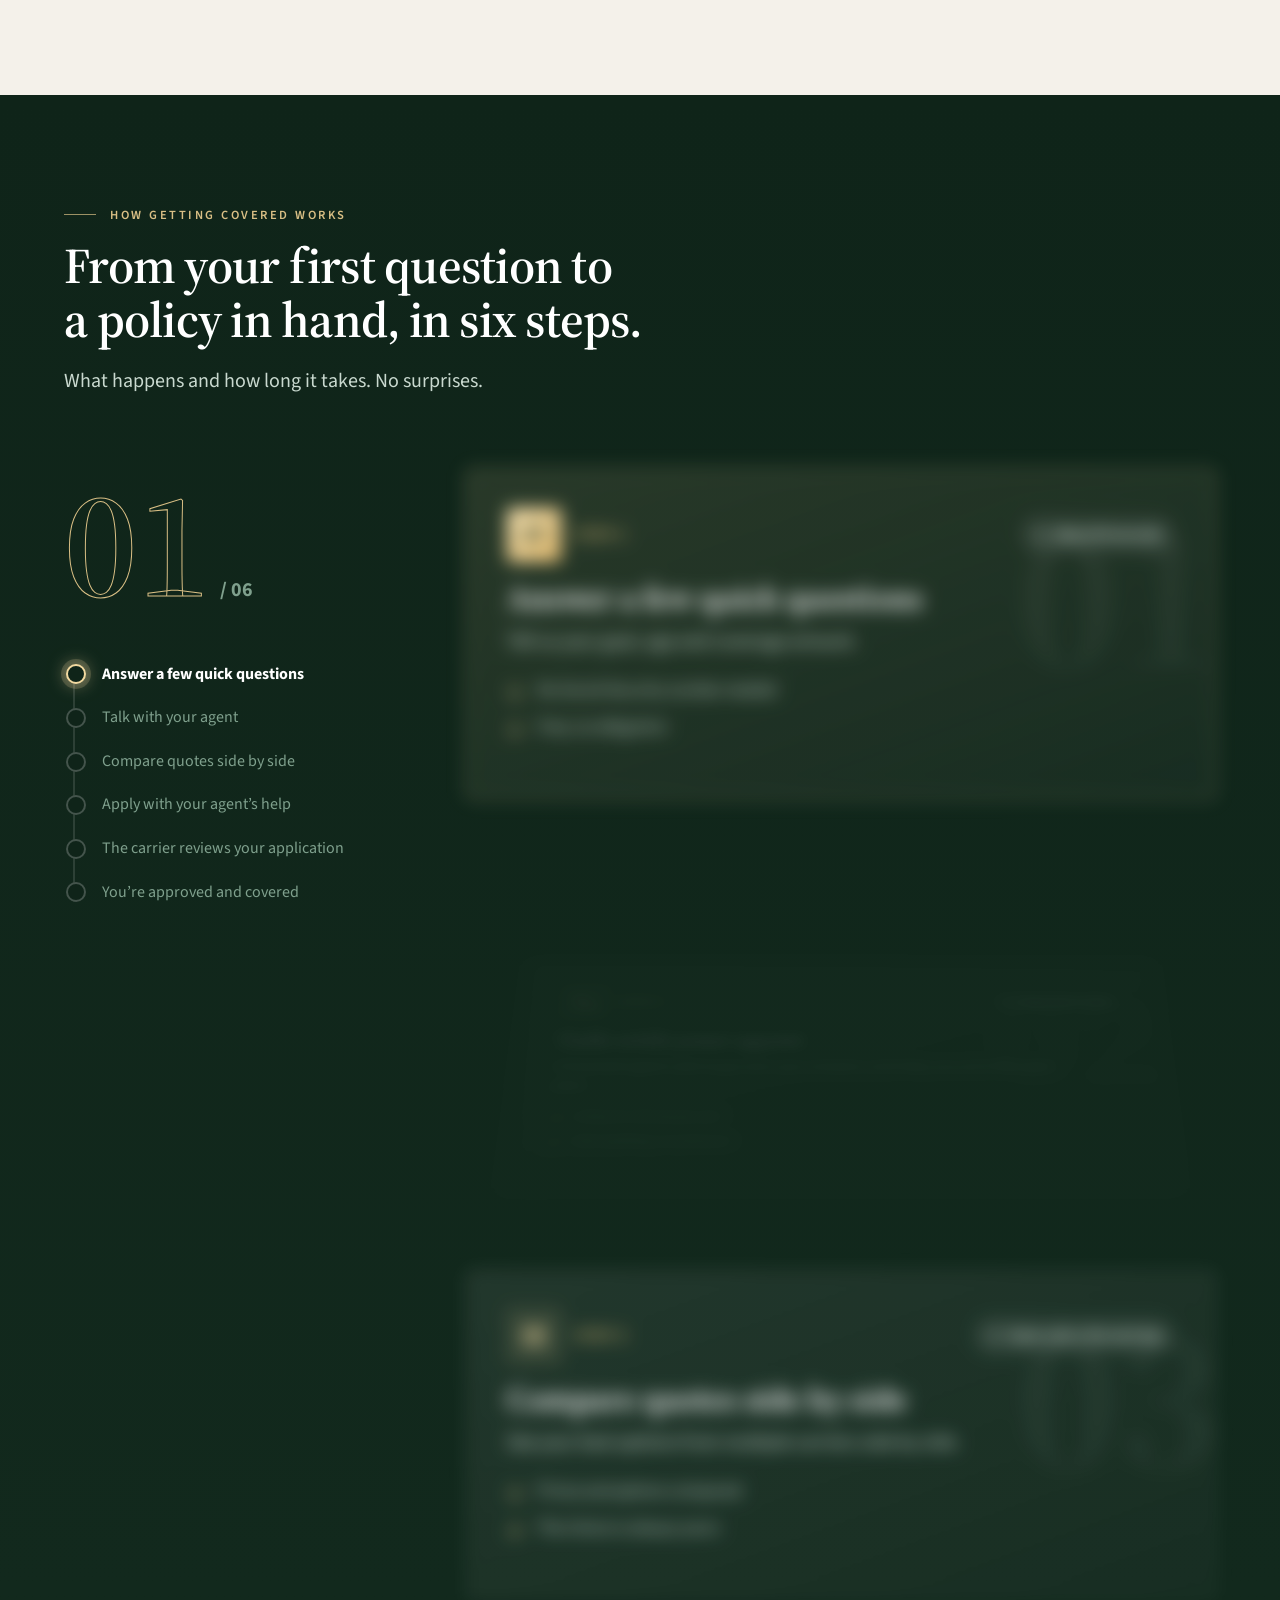
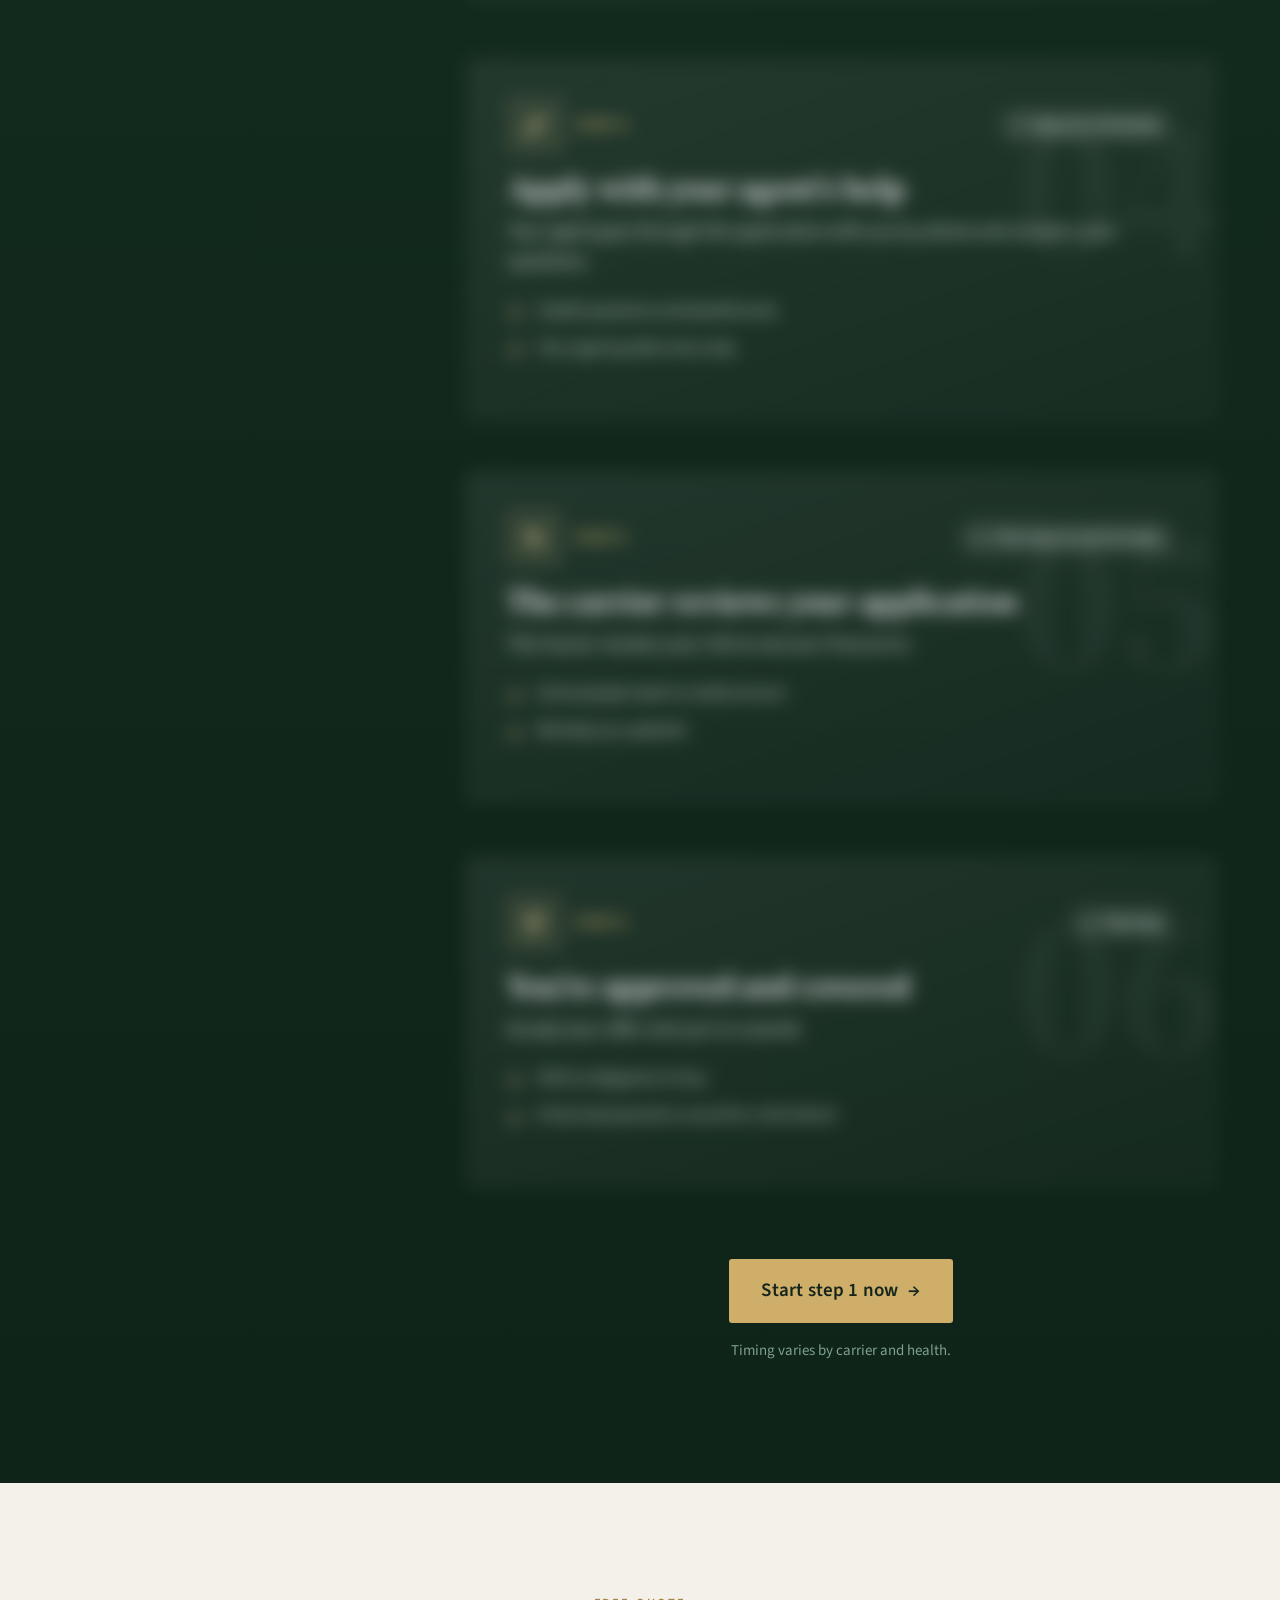
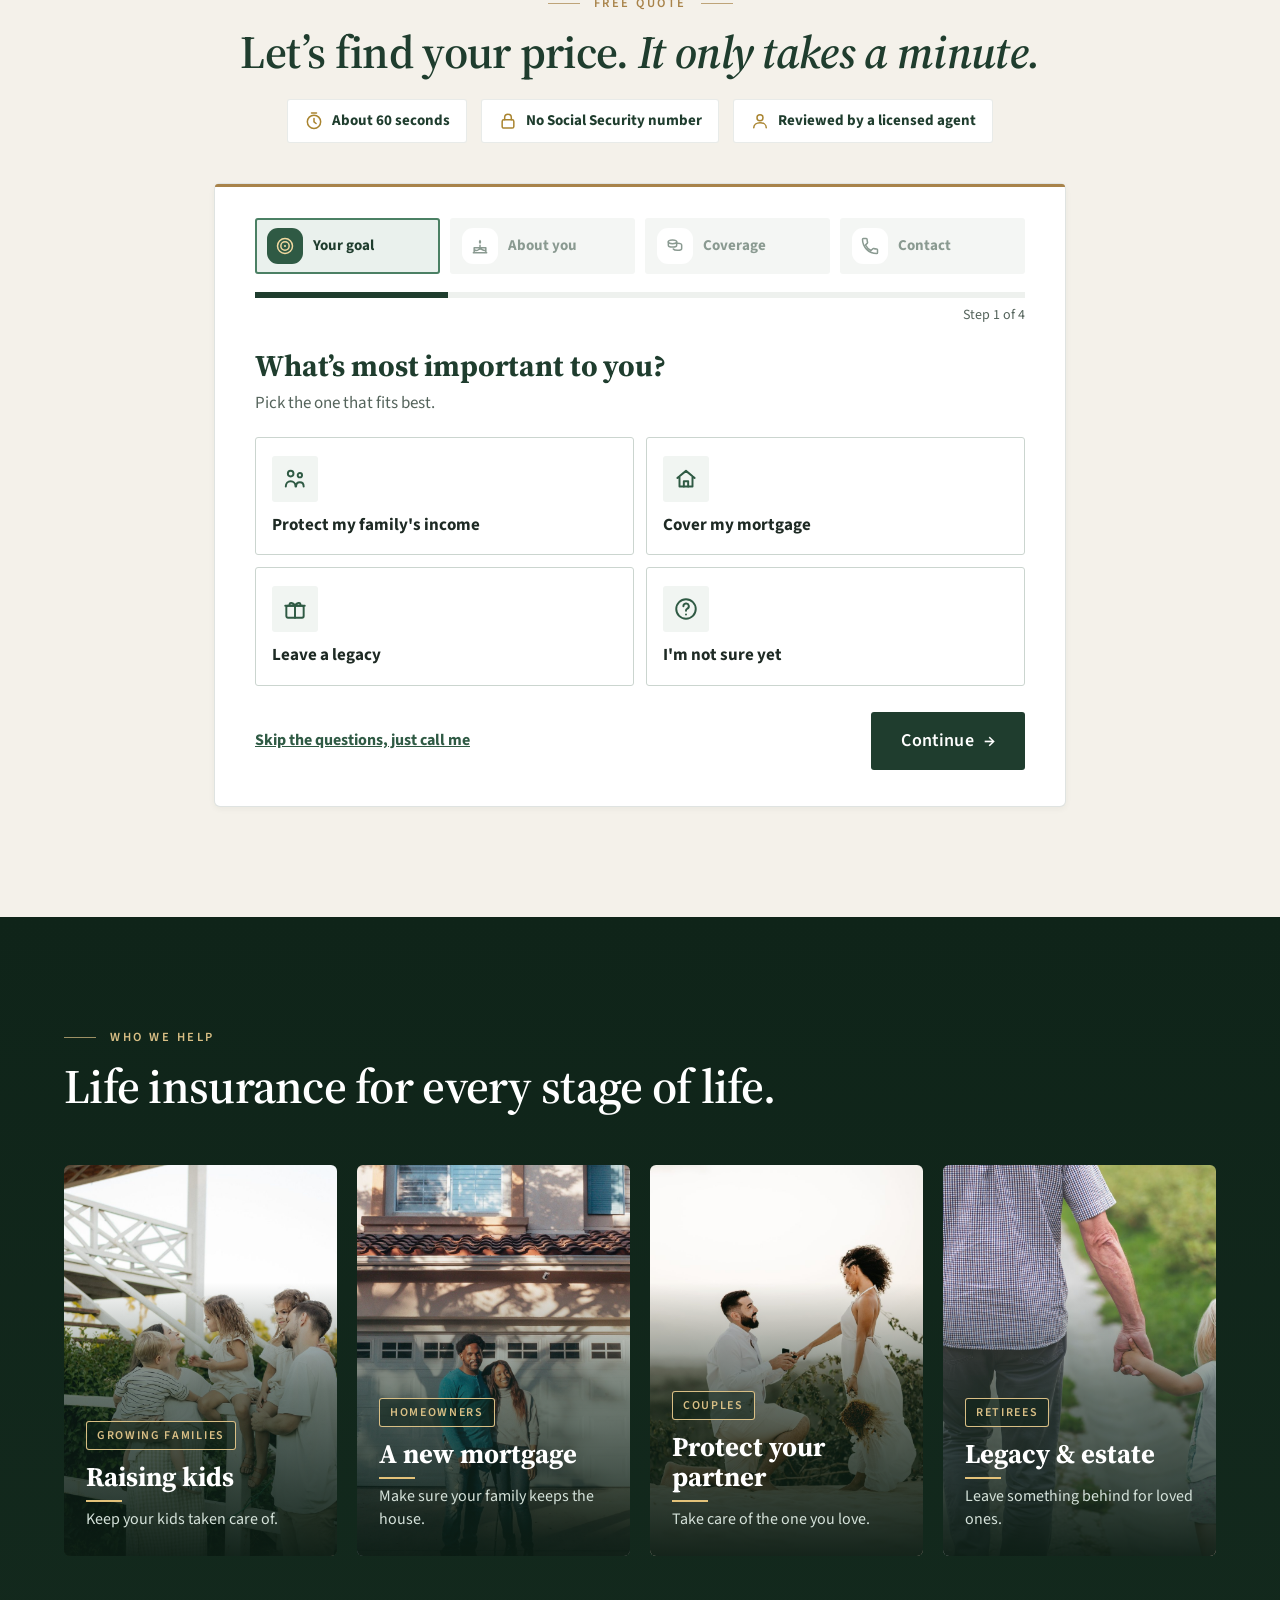
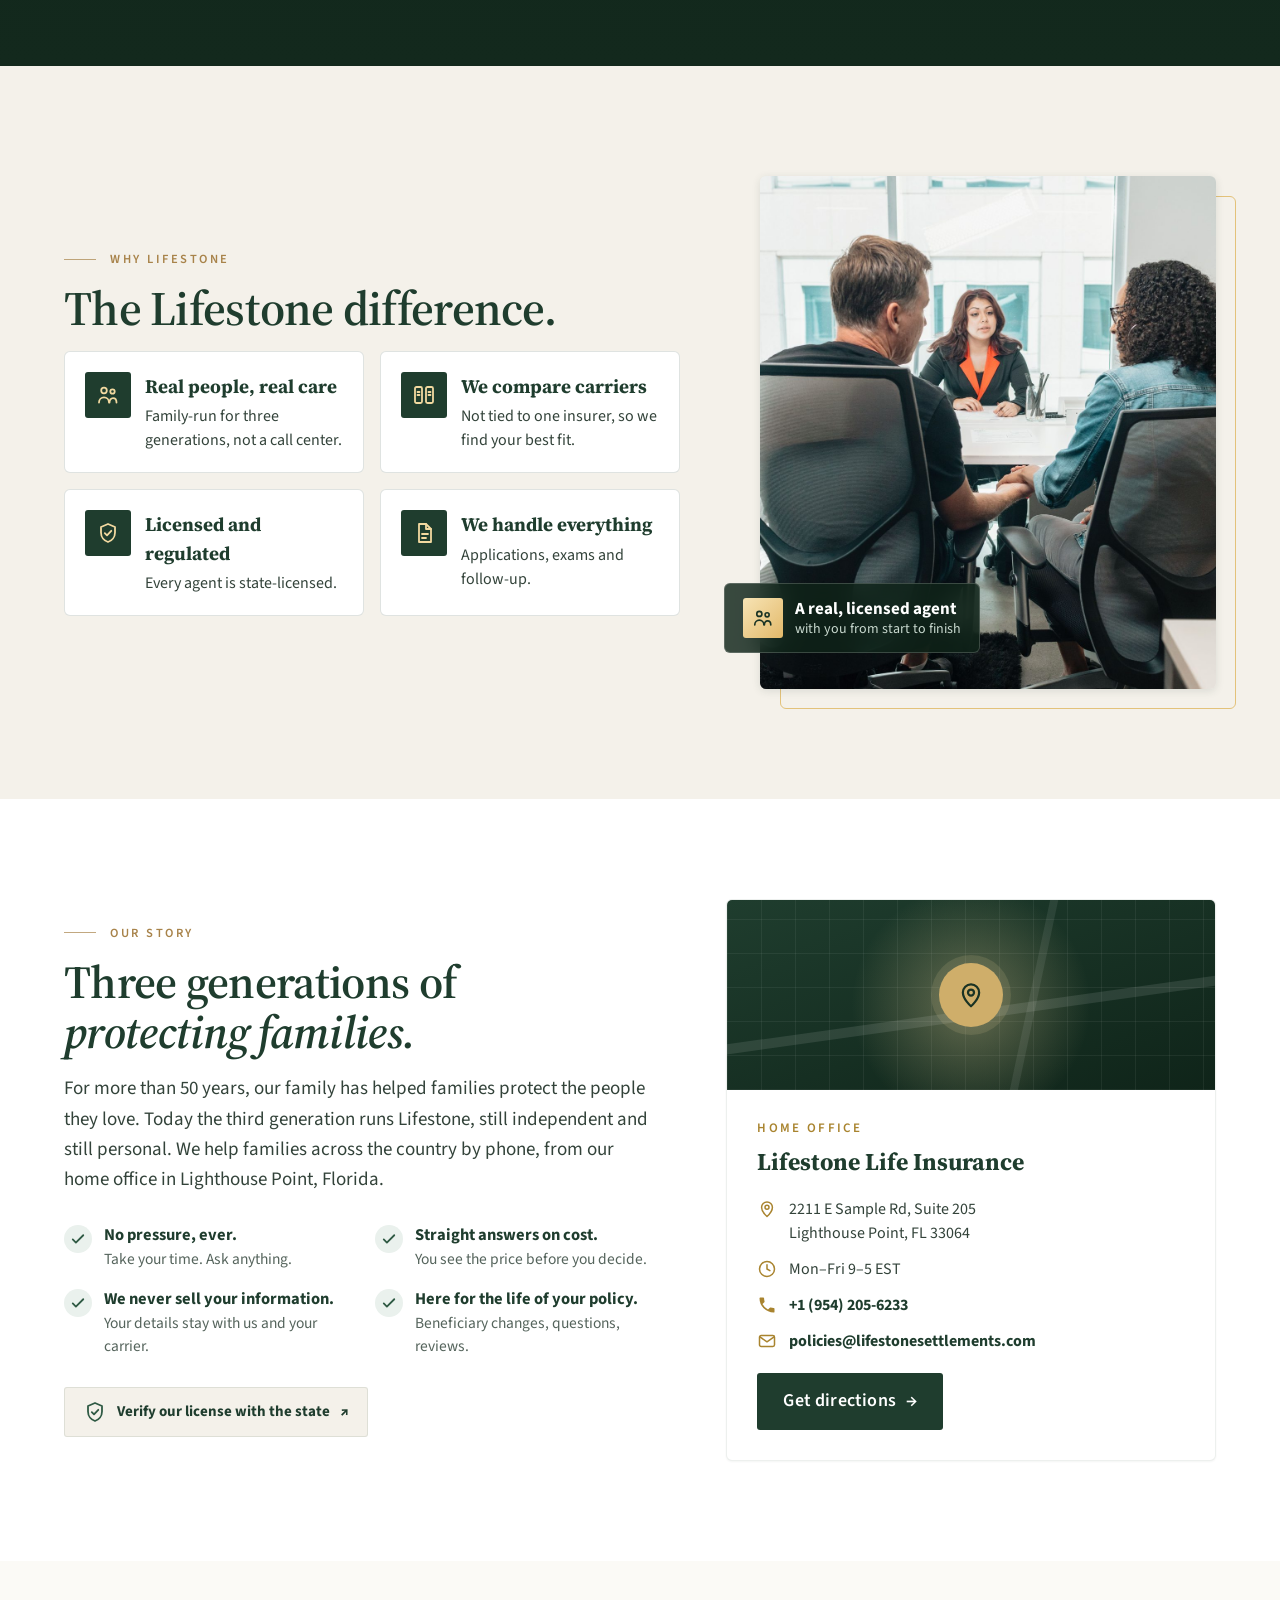
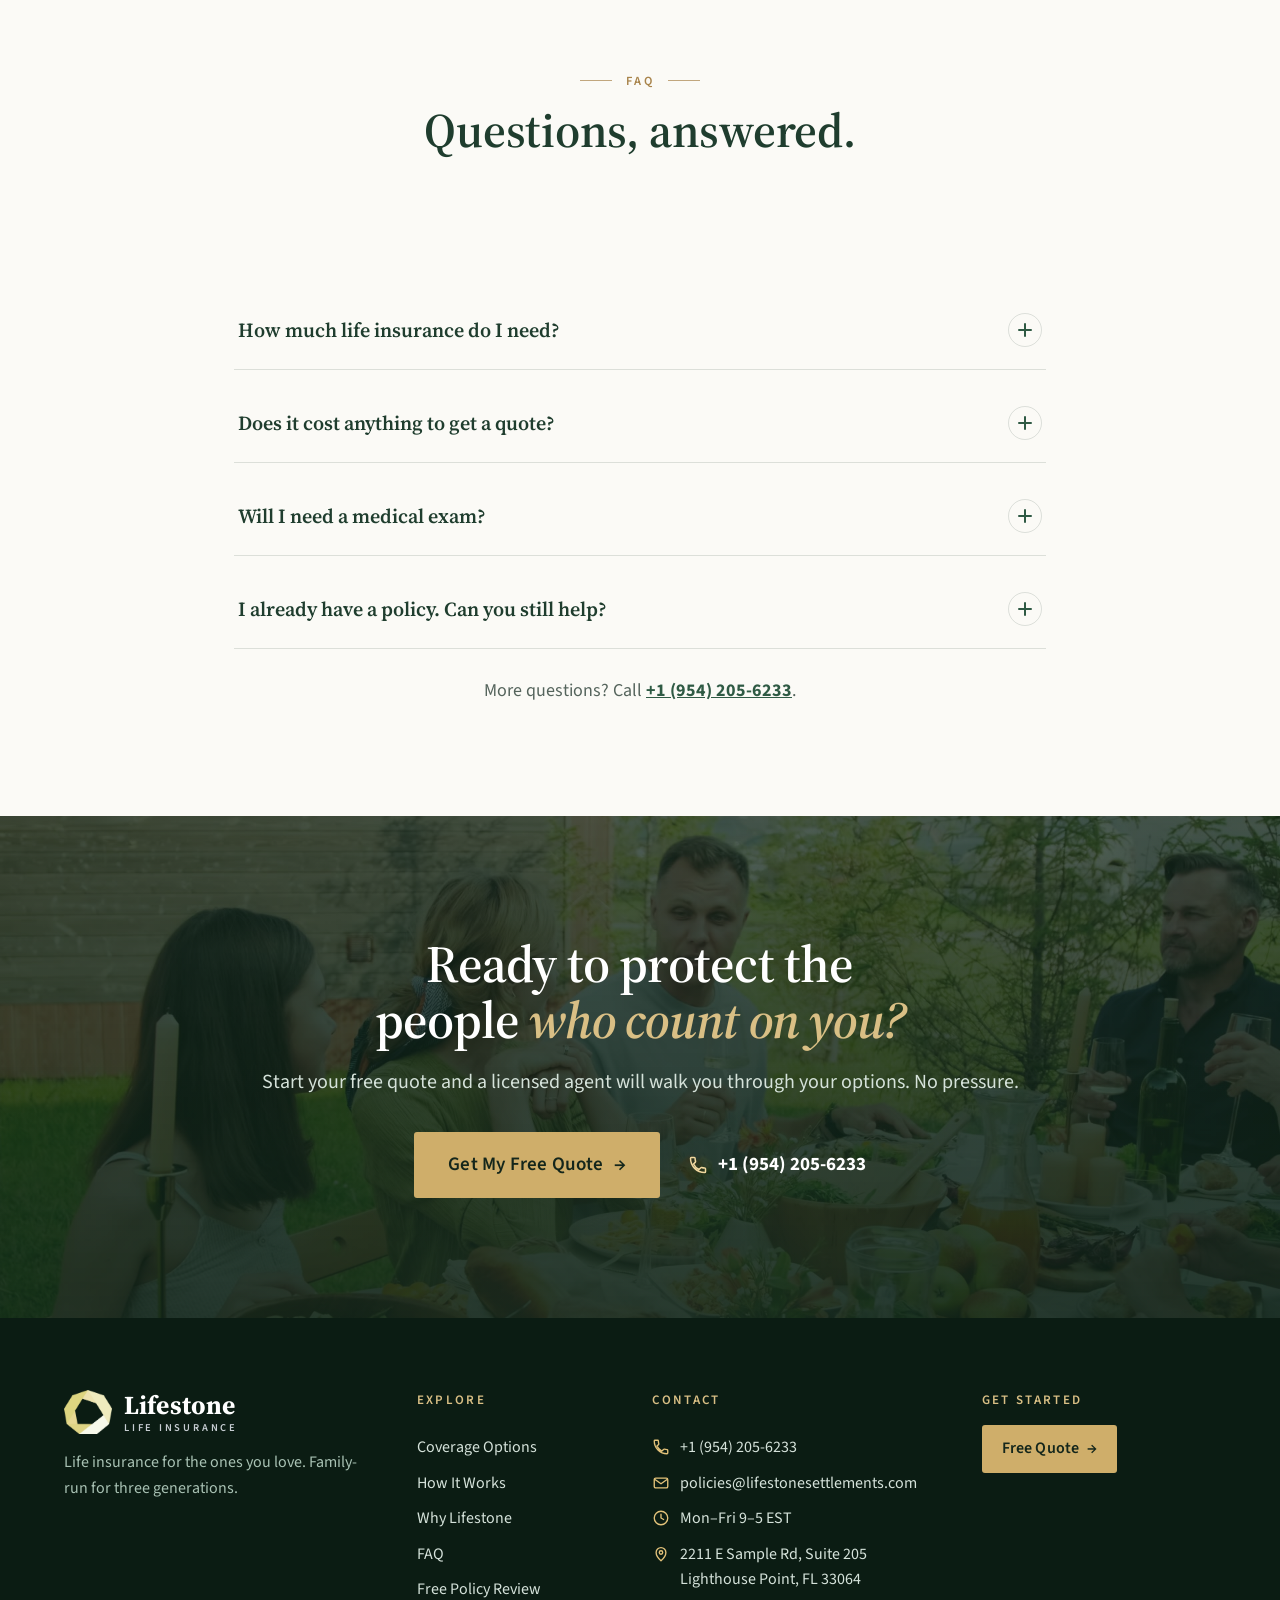
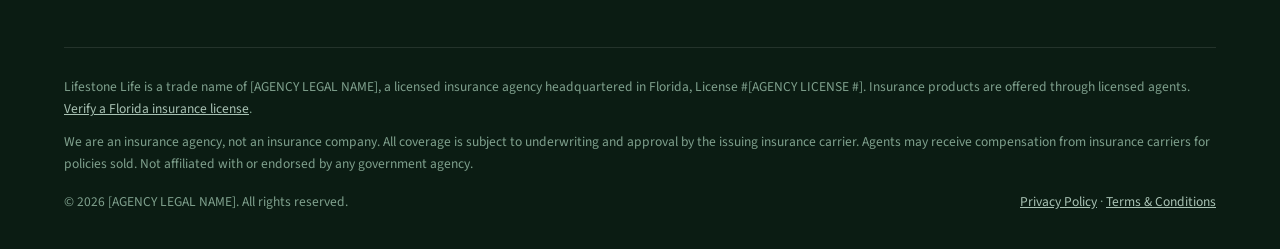
==== commit 4b9c286f: "Give the site and CRM a more established, professional finish Website (css/heritage.css, loaded last" ====
--- a/index.html
+++ b/index.html
@@ -20,7 +20,7 @@
 <meta name="twitter:image" content="https://lifestonelife.com/images/share-card.png">
 <meta name="description" content="Compare term and permanent life insurance across carriers with a licensed agent. Free quote, no obligation. A third-generation family agency serving families nationwide for 50+ years.">
 <link rel="preconnect" href="https://fonts.googleapis.com">
-<link rel="stylesheet" href="https://fonts.googleapis.com/css2?family=Source+Serif+4:opsz,wght@8..60,600;8..60,700&amp;family=Atkinson+Hyperlegible:wght@400;700&amp;display=swap">
+<link rel="stylesheet" href="https://fonts.googleapis.com/css2?family=Source+Serif+4:ital,opsz,wght@0,8..60,600;0,8..60,700;1,8..60,600&amp;family=Source+Sans+3:wght@400;600;700&amp;display=swap">
 <style>
 :root{--ink:#1E2A24;--deep:#1F3D2E;--brand:#2F5A44;--accent:#4B8064;--muted:#55645C;--body2:#33433A;--line:#D5E1DA;--line2:#E2E9E5;--page:#ECEAE3;--soft:#F4F8F5;--tint:#EAF1ED;--ph:#DCE7E0;--gold:#F2D9A0;--onDark:#CFDDD5;--serif:'Source Serif 4',Georgia,serif}
 *{box-sizing:border-box}
@@ -753,6 +753,7 @@
 <script type="application/ld+json">
 {"@context":"https://schema.org","@type":"InsuranceAgency","name":"Lifestone Life Insurance","url":"https://lifestonelife.com/","logo":"https://lifestonelife.com/icon-512.png","image":"https://lifestonelife.com/images/share-card.png","telephone":"+1-954-205-6233","email":"policies@lifestonesettlements.com","address":{"@type":"PostalAddress","streetAddress":"2211 E Sample Rd, Suite 205","addressLocality":"Lighthouse Point","addressRegion":"FL","postalCode":"33064","addressCountry":"US"},"areaServed":{"@type":"Country","name":"United States"},"slogan":"Family-run for three generations","openingHoursSpecification":[{"@type":"OpeningHoursSpecification","dayOfWeek":["Monday","Tuesday","Wednesday","Thursday","Friday"],"opens":"09:00","closes":"17:00"}]}
 </script>
+<link rel="stylesheet" href="css/heritage.css">
 </head>
 <body>
 
--- a/css/heritage.css
+++ b/css/heritage.css
@@ -0,0 +1,133 @@
+/*
+ * Heritage finish for the public site. Loaded last on every page.
+ *
+ * Same layout, photos and video. This file only quiets the "new startup" look so the
+ * site reads like the 50-year, three-generation agency it is:
+ *   - classic type: Source Serif headings, Source Sans body (replaces Atkinson Hyperlegible)
+ *   - squared, solid buttons instead of glowing gradient pills
+ *   - small corner radii and hairline borders instead of big soft shadows
+ *   - one headline style (no color-switching second half), quiet labels with a brass rule
+ *   - no shimmer, glow, swash or confetti effects
+ */
+:root{
+  --sans:'Source Sans 3','Source Sans Pro',system-ui,-apple-system,'Segoe UI',sans-serif;
+  --brass:#A8834A;          /* labels and rules on light backgrounds */
+  --brass-lt:#D9BF85;       /* the same accent on dark backgrounds */
+  --btn-gold:#CFAE6A;       /* primary button on dark backgrounds */
+  --btn-gold-hover:#BF9C55;
+  --r-sm:3px;--r:6px;
+  --hair:1px solid rgba(31,61,46,.14);
+}
+
+/* ---------- type ---------- */
+body,input,select,textarea,button{font-family:var(--sans)}
+body{font-size:18px;line-height:1.6;-webkit-font-smoothing:antialiased;font-feature-settings:"lnum" 1}
+h1,h2,h3{font-weight:600;letter-spacing:-.005em}
+.qh{font-family:var(--sans)}
+.hx-h1{font-weight:600}
+/* One headline voice: the second half stays italic but no longer changes color. */
+.tw-intro h2 em,.pc-intro h2 em,.lo h2 em,.qf-intro h2 em{color:inherit;font-weight:600}
+.fc h2 em{color:var(--brass-lt)}
+.hx-gold{font-weight:600}
+.hx-gold .w{background:none;-webkit-background-clip:border-box;background-clip:border-box;color:var(--brass-lt);-webkit-text-fill-color:var(--brass-lt)}
+.hx-swash{display:none}
+.hx-lede b{color:#FFFFFF}
+
+/* Small caps labels: quieter, with a short brass rule, like a letterhead. */
+.tw-eyebrow,.pc-eyebrow,.ps-eyebrow,.qf-eyebrow,.lf-eyebrow,.wy-eyebrow,.fq-eyebrow,.lo-eyebrow{
+  display:flex;align-items:center;gap:14px;font-family:var(--sans);font-size:12.5px;font-weight:600;letter-spacing:.2em;color:var(--brass)}
+.tw-eyebrow::before,.pc-eyebrow::before,.ps-eyebrow::before,.qf-eyebrow::before,.lf-eyebrow::before,.wy-eyebrow::before,.fq-eyebrow::before,.lo-eyebrow::before{
+  content:"";width:32px;height:1px;background:currentColor;opacity:.7}
+.tw-eyebrow,.pc-eyebrow,.qf-eyebrow,.fq-eyebrow{justify-content:center}
+.tw-eyebrow::after,.pc-eyebrow::after,.qf-eyebrow::after,.fq-eyebrow::after{content:"";width:32px;height:1px;background:currentColor;opacity:.7}
+.ps-eyebrow,.lf-eyebrow{color:var(--brass-lt)}
+.ft-h{font-family:var(--sans);font-weight:600;letter-spacing:.18em;color:var(--brass-lt)}
+
+/* Hero kicker: plain text with a rule, not a badge. */
+.hx-kicker{padding:0;border-radius:0;background:none;box-shadow:none;color:var(--brass-lt);font-weight:600;letter-spacing:.2em;font-size:12.5px}
+.hx-kicker::before{content:"";width:32px;height:1px;background:currentColor;opacity:.8}
+
+/* Brand mark: steady, no shimmer. */
+.nb-brand .nb-word small{animation:none;background:none;-webkit-background-clip:border-box;background-clip:border-box;-webkit-text-fill-color:#C7CDD2;color:#C7CDD2;filter:none;font-family:var(--sans);font-weight:600}
+.nb-brand img,.ft-brand img{filter:none}
+.nb.scrolled{background:#0F2419;backdrop-filter:none;-webkit-backdrop-filter:none;box-shadow:0 1px 0 rgba(255,255,255,.06)}
+
+/* ---------- buttons: squared and solid ---------- */
+.nb-cta,.tw-btn,.tw-btn-gold,.tw-btn-green,.pc-btn,.ps-cta,.qf-next,.qf-submit,.fc-btn,.lo-dir,.hq-go,.btn,.ft-cta a,
+.sticky-cta .sc-call,.sticky-cta .sc-quote{border-radius:var(--r-sm);box-shadow:none;transform:none;letter-spacing:.01em;font-family:var(--sans);font-weight:600}
+.nb-cta,.tw-btn-gold,.fc-btn,.ps-cta,.sticky-cta .sc-quote,.ft-cta a.nb-cta{background:var(--btn-gold);color:#14261B}
+.nb-cta:hover,.tw-btn-gold:hover,.fc-btn:hover,.ps-cta:hover,.sticky-cta .sc-quote:hover{background:var(--btn-gold-hover);color:#14261B;box-shadow:none;transform:none}
+.tw-btn-green,.pc-btn,.qf-next,.qf-submit,.lo-dir,.hq-go{background:#1F3D2E;color:#FFFFFF}
+.tw-btn-green:hover,.pc-btn:hover,.qf-next:hover,.qf-submit:hover,.lo-dir:hover,.hq-go:hover{background:#163024;color:#FFFFFF;box-shadow:none;transform:none}
+.btn{background:#1F3D2E}.btn:hover{background:#163024}
+
+/* ---------- surfaces: small radii, hairlines, almost no shadow ---------- */
+.hq{border-radius:var(--r);box-shadow:0 12px 32px rgba(0,0,0,.28)}
+.qf-card{border-radius:var(--r);box-shadow:0 2px 6px rgba(31,61,46,.05);border:var(--hair)}
+.qf-card::before{left:0;right:0;top:0;height:3px;border-radius:var(--r) var(--r) 0 0;background:var(--brass)}
+.tw-card{border-radius:var(--r)}
+.tw-online{box-shadow:none}
+.tw-agent{box-shadow:none;border:var(--hair)}
+.tw-or{box-shadow:none;border:var(--hair);font-weight:600}
+.pc-card{border-radius:var(--r);box-shadow:0 1px 2px rgba(31,61,46,.05)}
+.pc-top::after,.pc-shine,.pc::before,.qf::before,.wy::before,.ps-glow{display:none}
+.pc-facts,.pc-best{border-radius:var(--r-sm)}
+.lo-tag{letter-spacing:.18em;font-weight:600}
+.wy-badge-ic{border-radius:var(--r-sm)}
+.lf-card{border-radius:var(--r);box-shadow:none}
+.wy-list li{border-radius:var(--r);box-shadow:none;border:var(--hair)}
+.wy-list li:hover{box-shadow:none;transform:none}
+.wy-art img{border-radius:var(--r);box-shadow:0 2px 8px rgba(31,61,46,.12)}
+.wy-frame{border-radius:var(--r)}
+.wy-badge{border-radius:var(--r);box-shadow:none;animation:none}
+.lo-card{border-radius:var(--r);box-shadow:0 1px 2px rgba(31,61,46,.05)}
+.lo-pin{box-shadow:0 0 0 8px rgba(242,217,160,.12);background:var(--btn-gold)}
+.lo-verify{border-radius:var(--r-sm)}
+.ps-step{border-radius:var(--r);box-shadow:none}
+.ps-step.on{box-shadow:none}
+.ps-big-n{background:none;-webkit-background-clip:border-box;background-clip:border-box;-webkit-text-stroke:1px var(--brass-lt);font-weight:600}
+.card,.photo{border-radius:var(--r);box-shadow:none}
+.type-explain{border-radius:var(--r-sm)}
+
+/* FAQ: a clean ruled list, like a printed brochure. */
+.fq-item{border-radius:0;box-shadow:none;background:transparent;border:0;border-bottom:var(--hair)}
+.fq-item:first-child{border-top:var(--hair)}
+.fq-item[open]{box-shadow:none}
+.fq-item summary{padding:22px 4px;font-family:var(--serif);font-weight:600;font-size:20px}
+.fq-item i{background:transparent;border:var(--hair)}
+
+/* ---------- small labels, badges and icons ---------- */
+.tw-badge,.pc-badge,.lf-tag,.tag{border-radius:var(--r-sm);background:none;box-shadow:inset 0 0 0 1px currentColor;font-weight:600;letter-spacing:.14em}
+.tw-online .tw-badge,.pc-badge,.lf-tag{color:var(--brass-lt);background:rgba(15,36,25,.35)}
+.lf-tag{background:rgba(15,36,25,.55)}
+.tw-agent .tw-badge{color:var(--brass)}
+.tw-ic,.pc-ic,.ps-ic,.wy-ic,.qf-ti{border-radius:var(--r-sm)}
+.wy-ic{background:#1F3D2E}
+.qf-perks li{border-radius:var(--r-sm);box-shadow:none}
+
+/* Trust bar: confident serif figures between hairlines, no icon tiles. */
+.tb-list li{position:relative}
+.tb-list li + li::before{content:"";position:absolute;left:-14px;top:6px;bottom:6px;width:1px;background:rgba(242,217,160,.18)}
+.tb-ic{background:none;box-shadow:none;border-radius:0;width:28px;color:var(--brass-lt)}
+.tb-list b{font-family:var(--serif);font-weight:600;font-size:19px;letter-spacing:0}
+
+/* ---------- form controls ---------- */
+.hq-chip,.chip,.qf .chip.qf-tile{border-radius:var(--r-sm);transform:none}
+.qf .chip.qf-tile{border-width:1px;border-color:#CBD5CF}
+.qf .chip.qf-tile:hover,.qf .chip.qf-tile[aria-pressed="true"]{box-shadow:none;transform:none;animation:none}
+.qf .chip.qf-tile[aria-pressed="true"]{border:1.5px solid #1F3D2E}
+.qf-pill{border-radius:var(--r-sm)}
+.qf-input input,.qf-input select,.field input,.field select,.hq-field input,.hq-field select,.qf-consent{border-radius:var(--r-sm)}
+.qf-progress,.qf-progress div,.hq-dots i{border-radius:0}
+.qf-progress div{background:#1F3D2E}
+.qf-burst{display:none}
+.qf-check{box-shadow:none}
+
+/* phones */
+@media (max-width:600px){
+  .hx-kicker{letter-spacing:.1em;font-size:11.5px}
+  .hx-kicker::before{display:none}
+  .hq-dots i{width:12px}
+  .hq-dots{gap:3px}
+  .hq-count{white-space:nowrap}
+}
